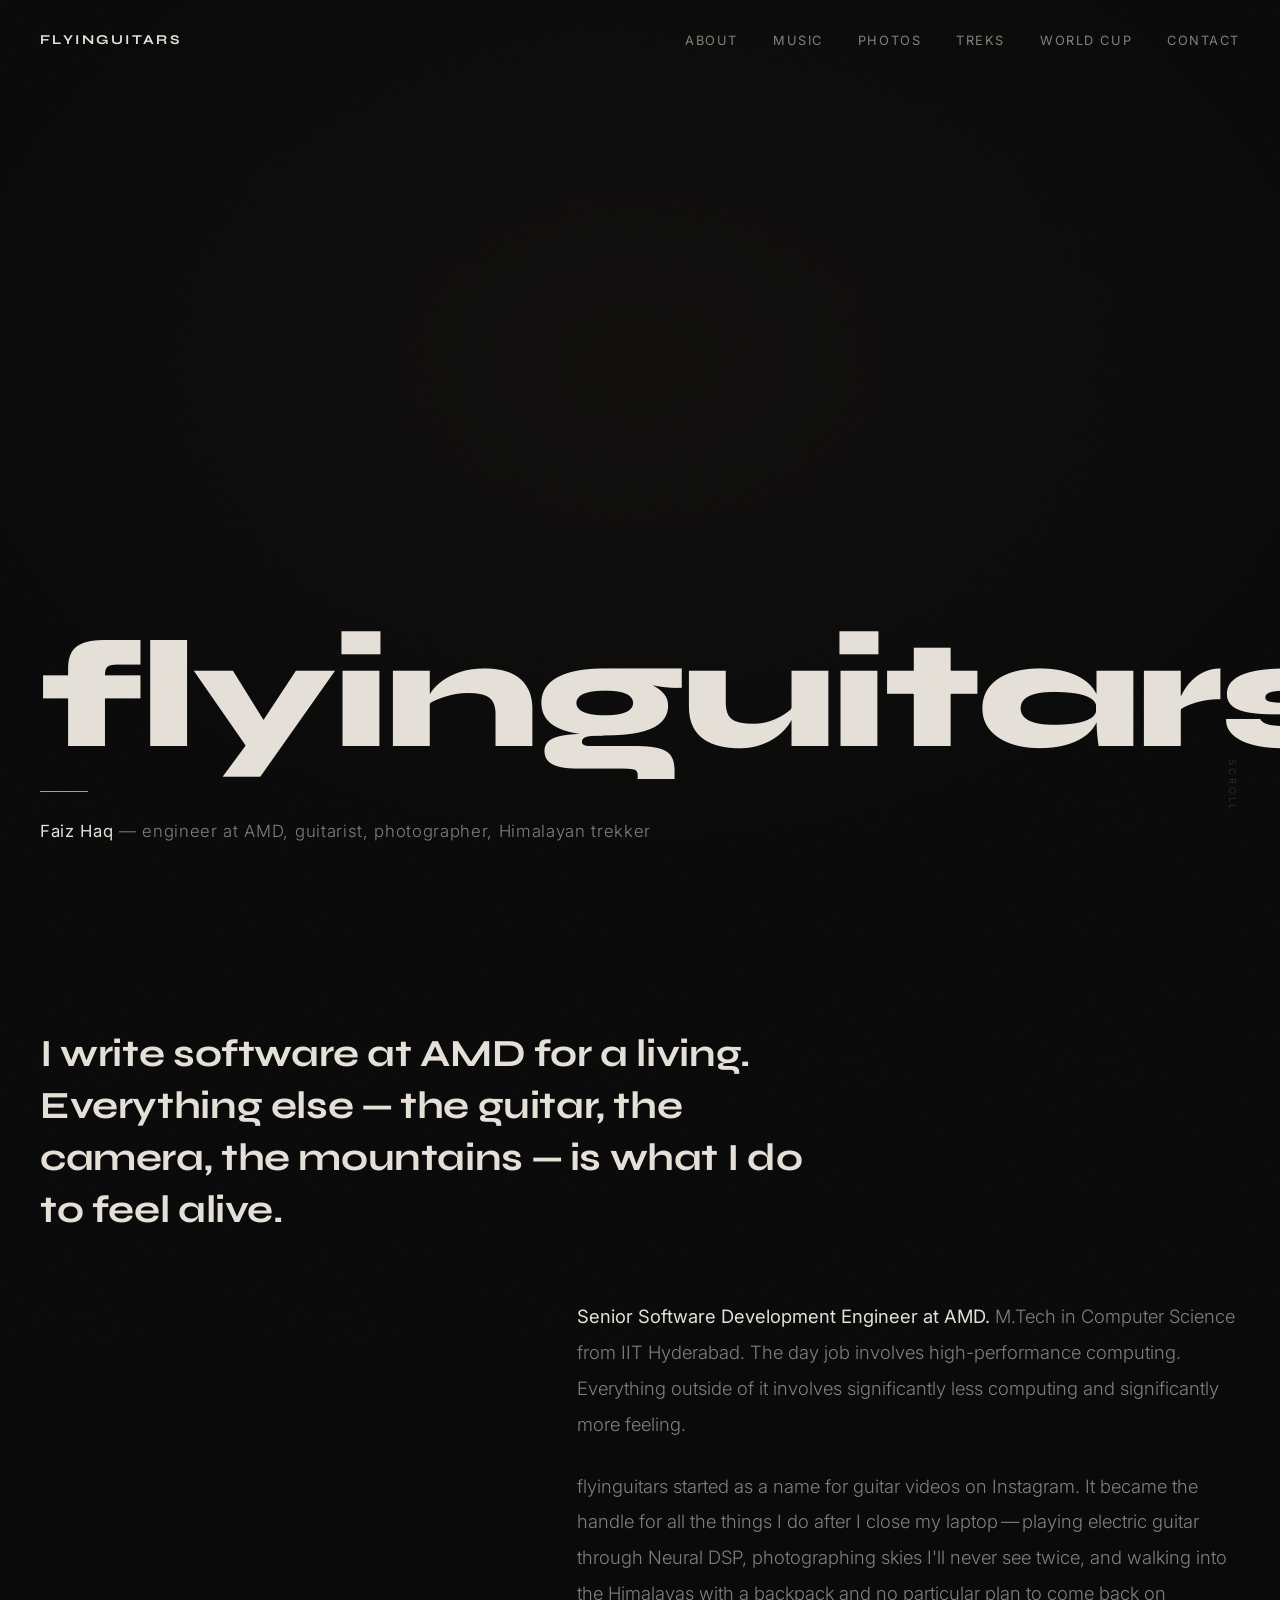
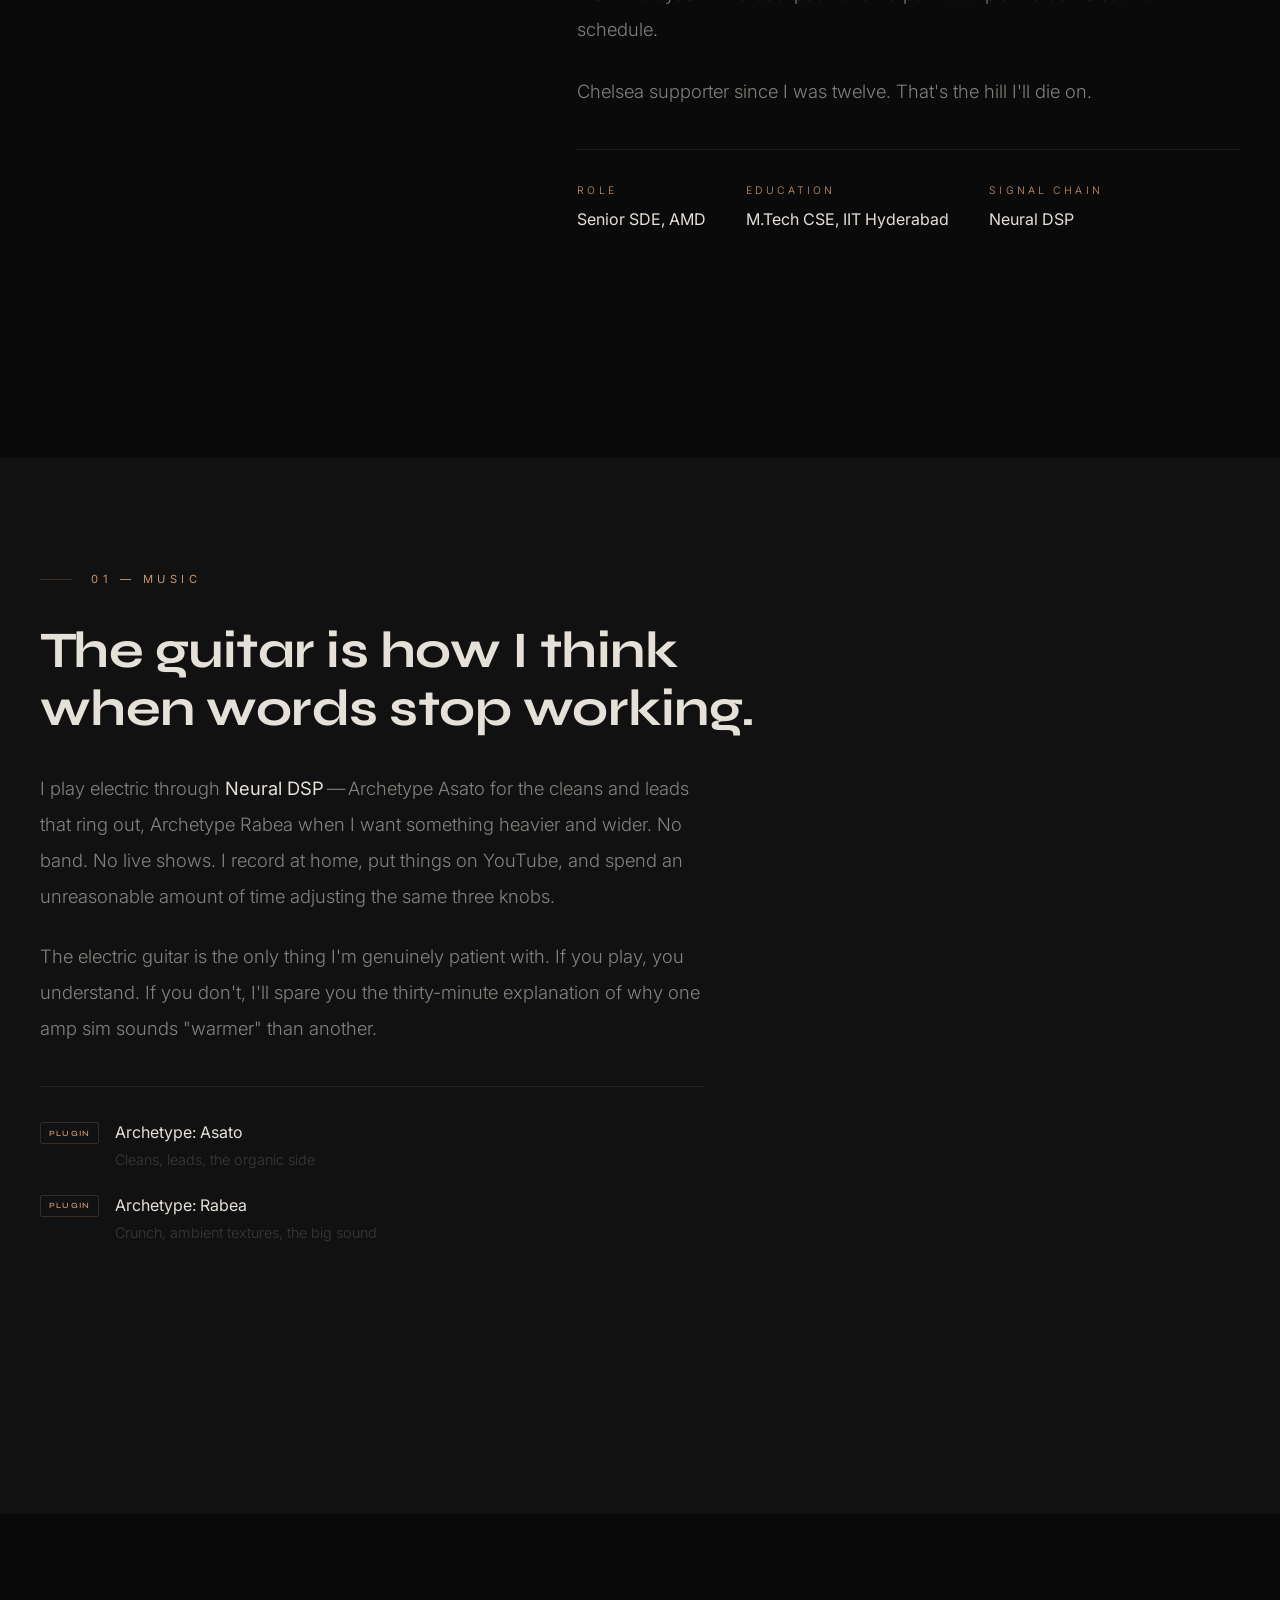
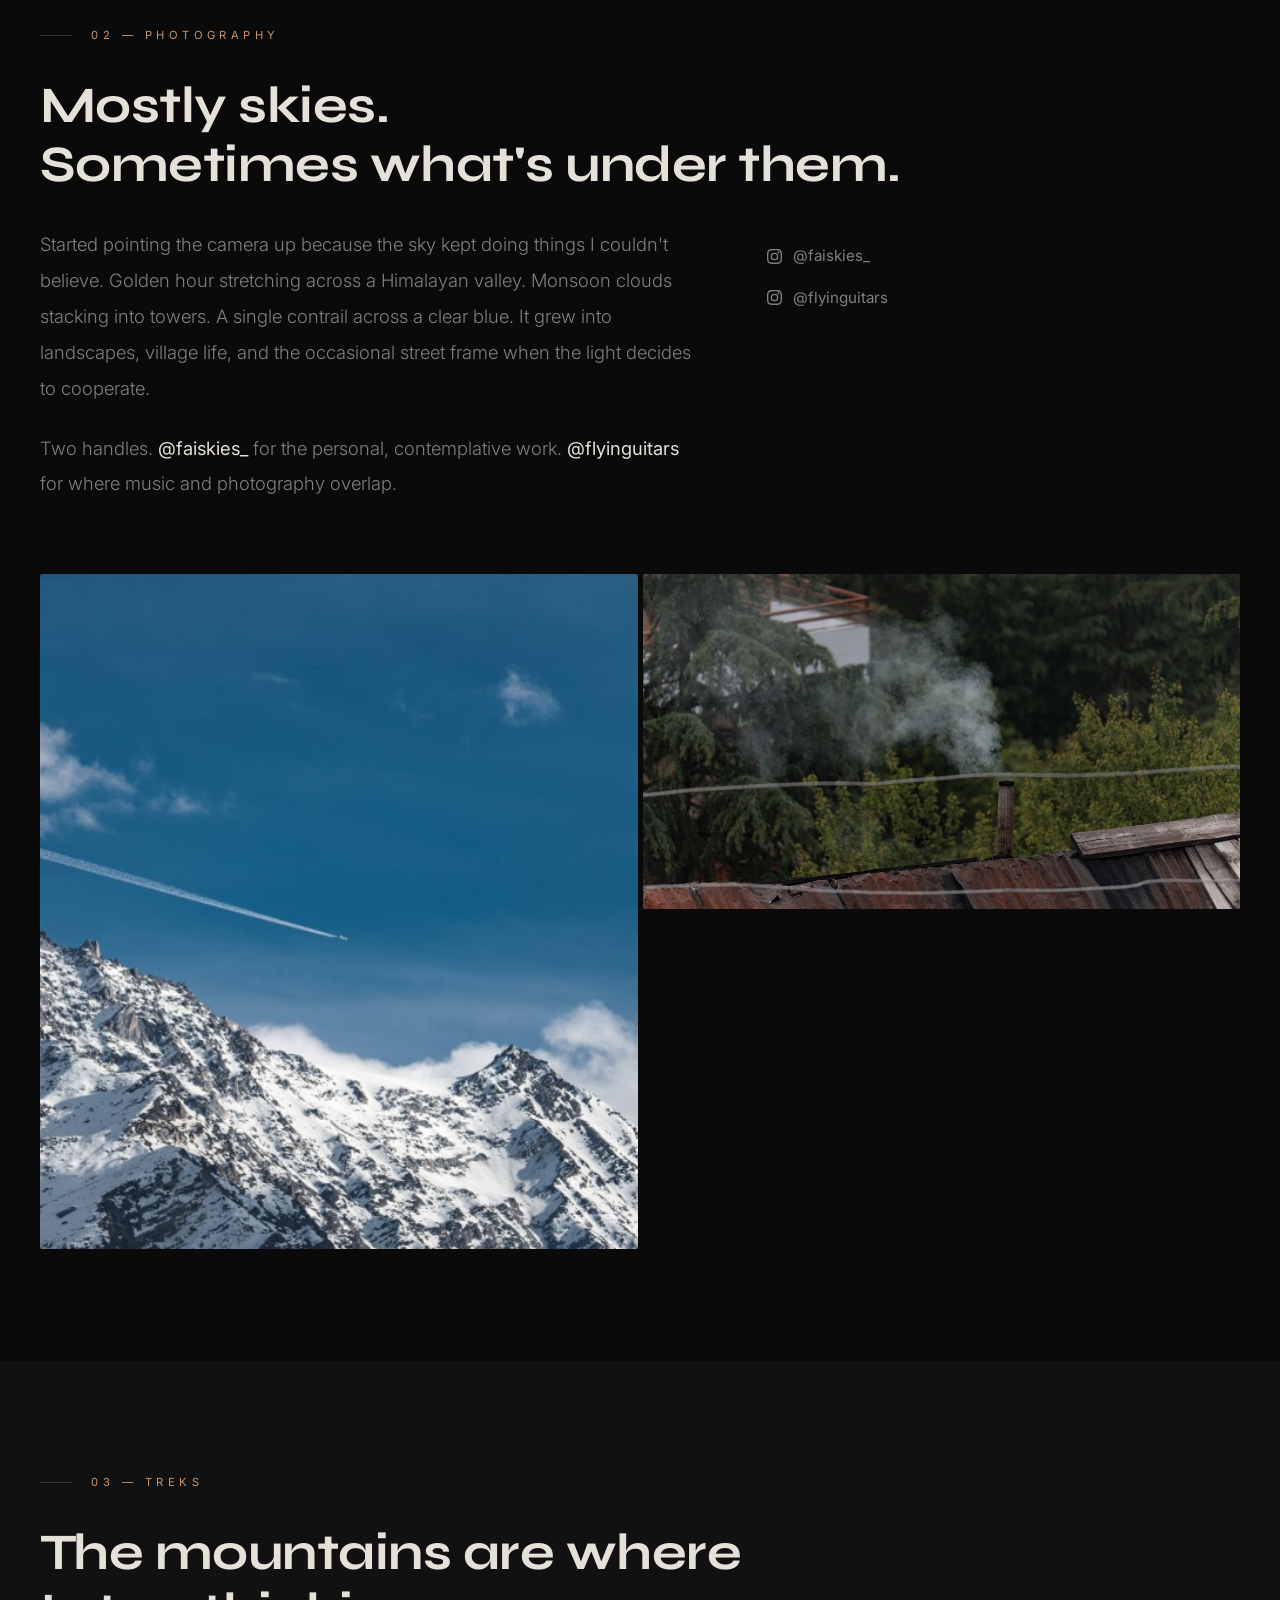
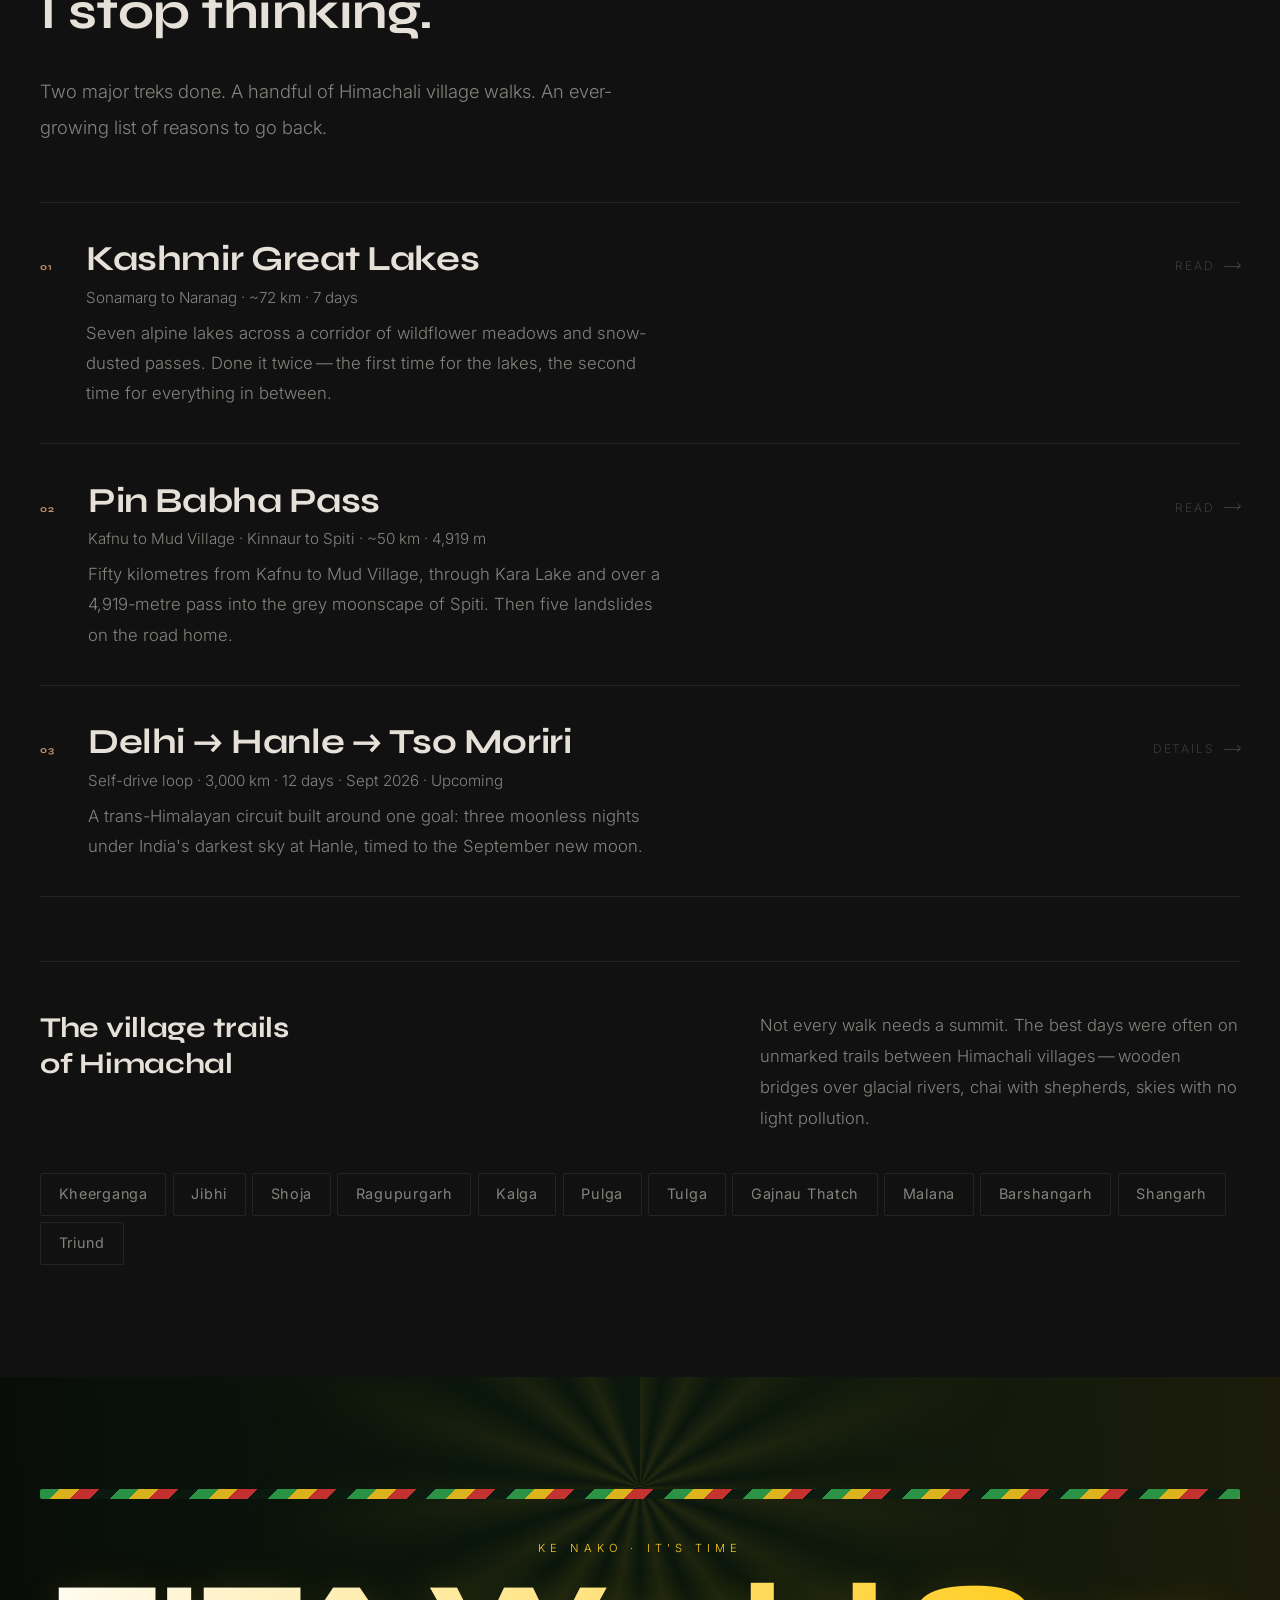
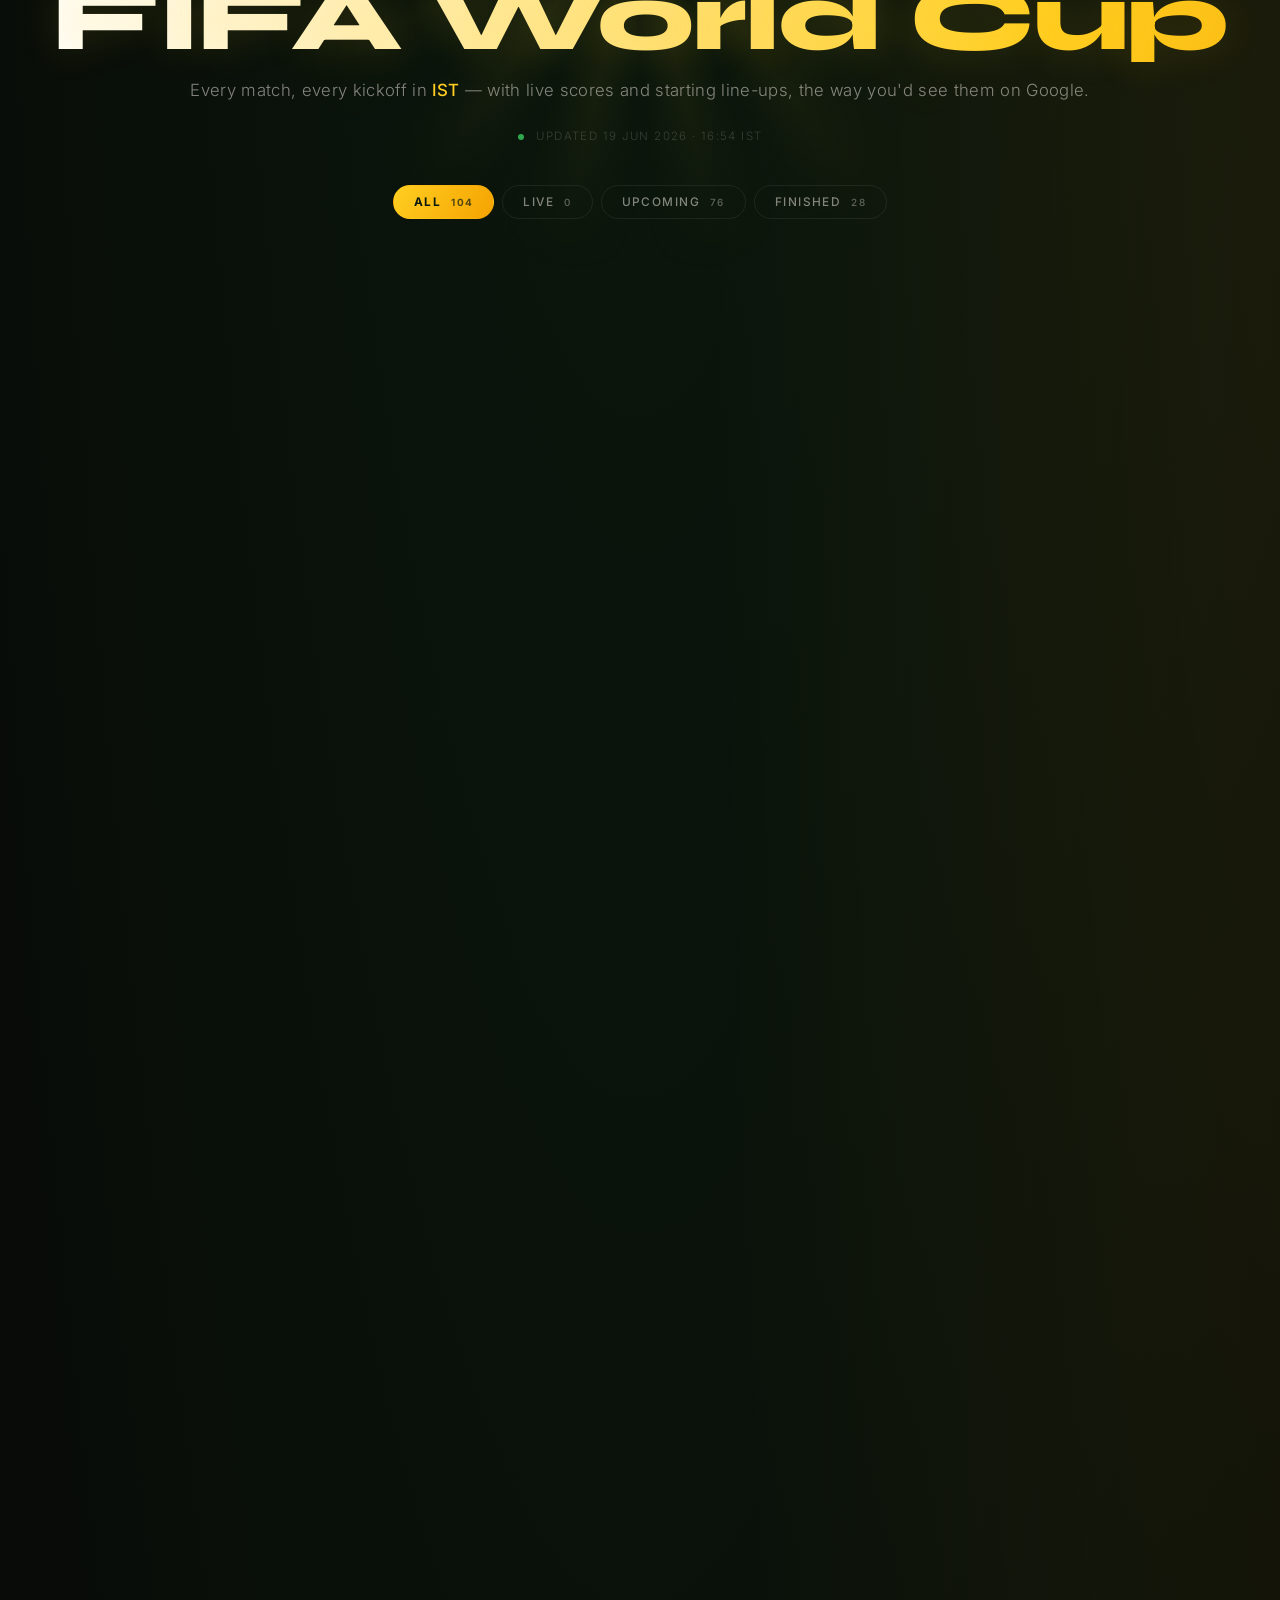
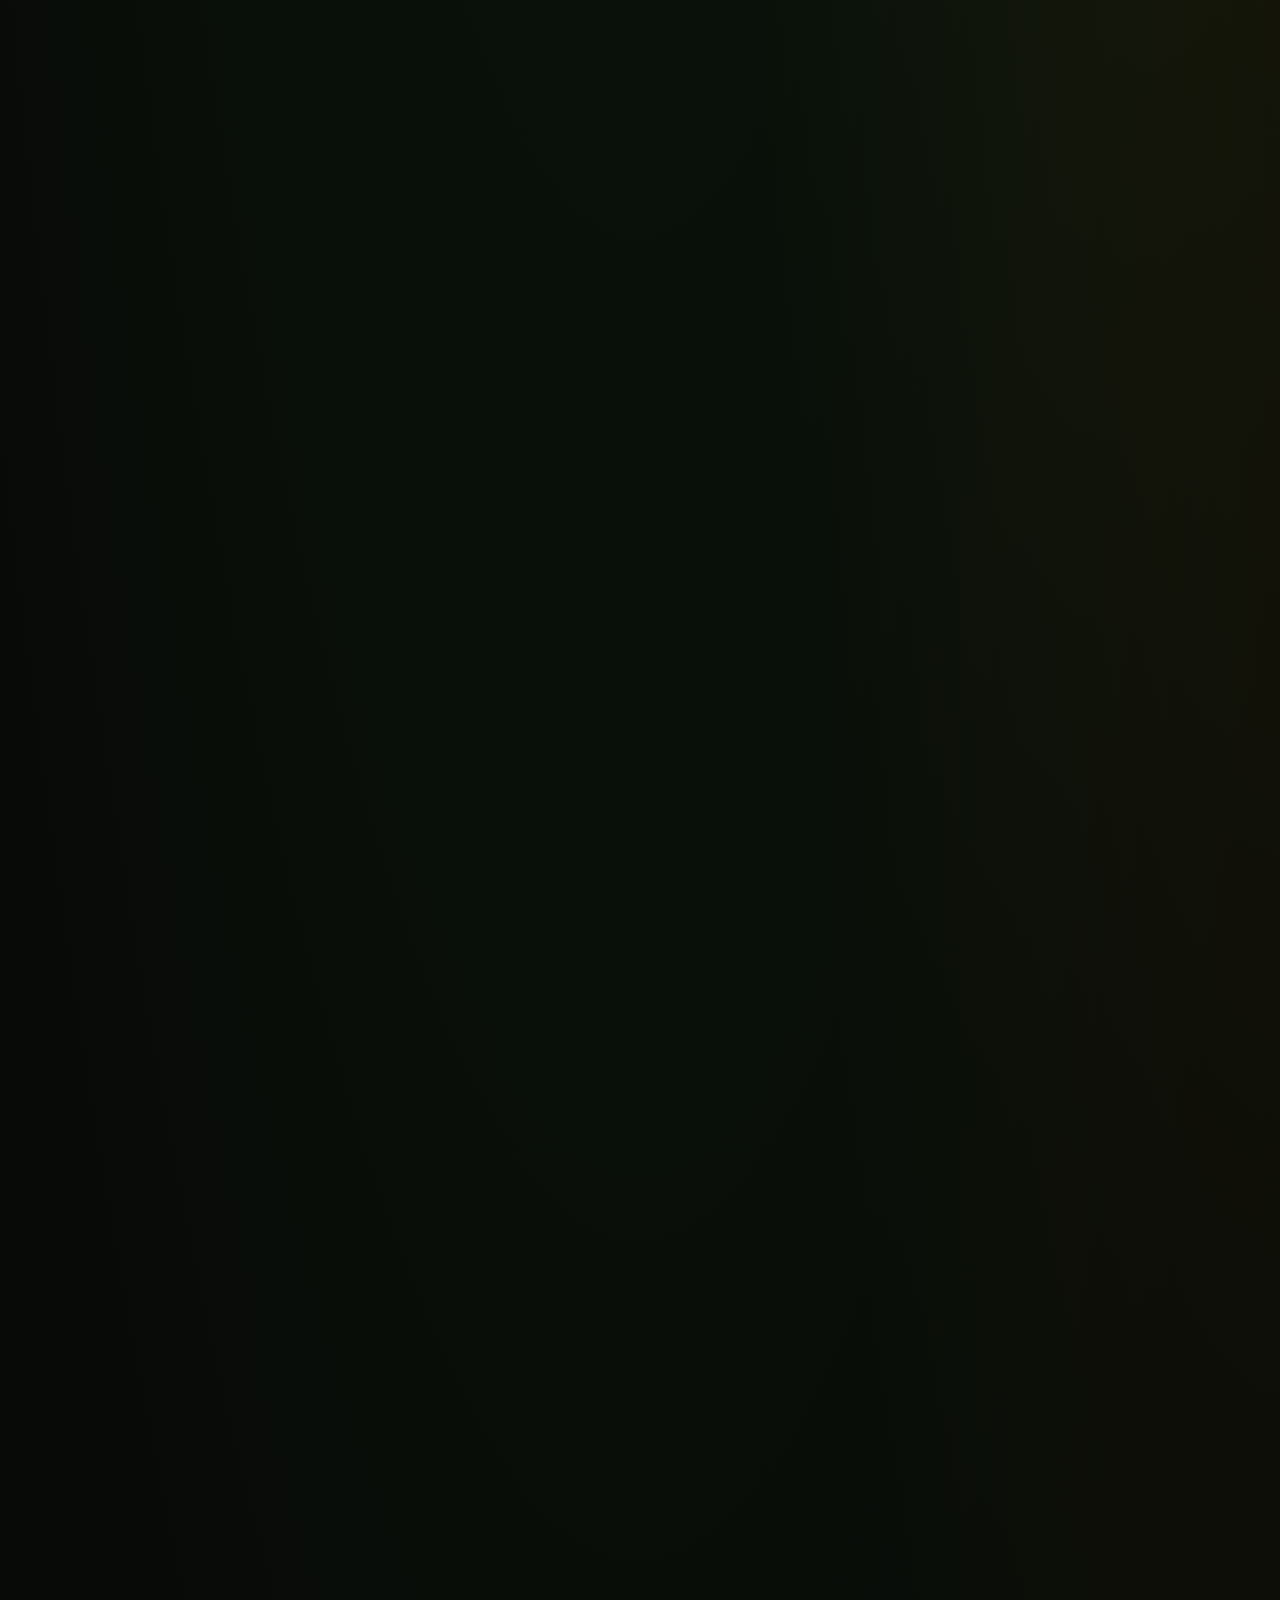
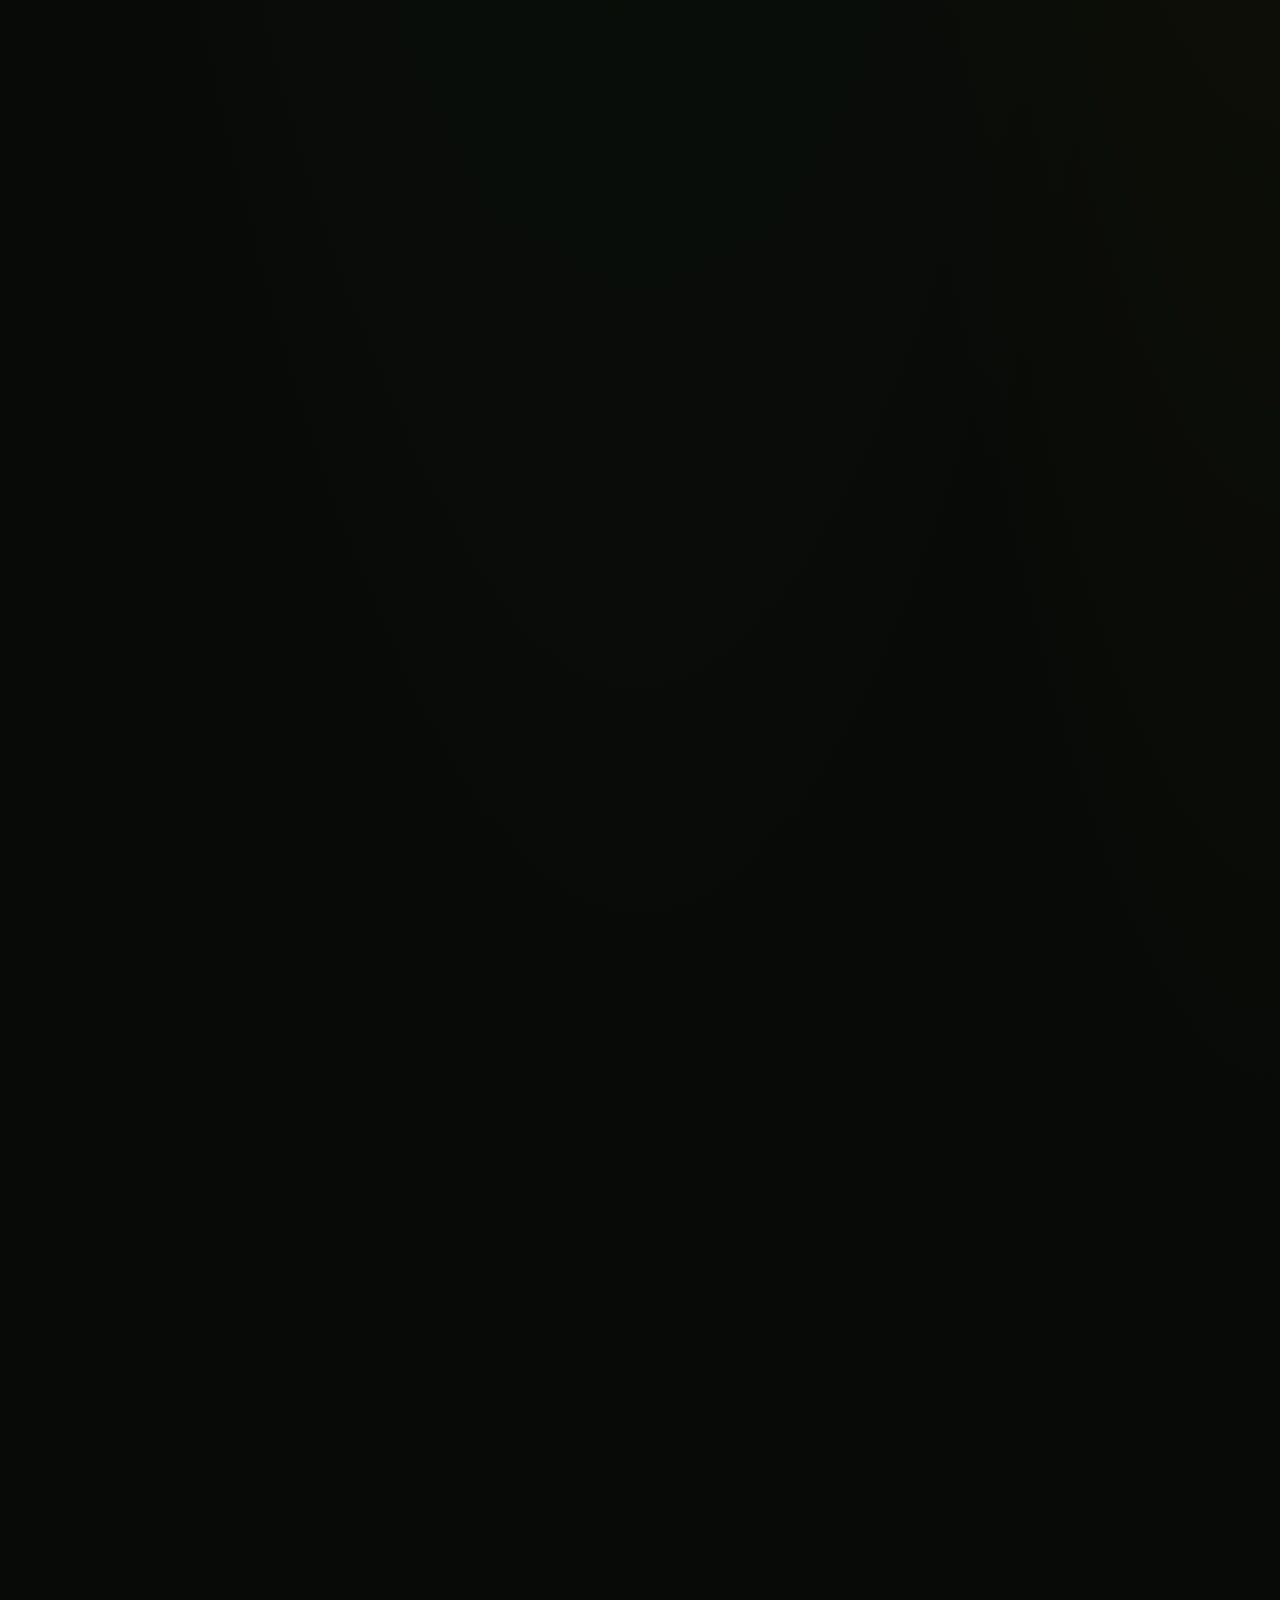
==== index.html @ 609459b8 "Add FIFA World Cup section with live background data fetcher - 2010 South Africa-inspired WC section" ====
<!DOCTYPE html>
<html lang="en">
<head>
    <meta charset="UTF-8">
    <meta name="viewport" content="width=device-width, initial-scale=1.0">
    <title>flyinguitars — Faiz Haq</title>
    <meta name="description" content="Faiz Haq — Senior SDE at AMD, IIT Hyderabad alumnus. Guitarist, photographer, Himalayan trekker.">
    <meta name="theme-color" content="#0a0a0a">
    <meta property="og:title" content="flyinguitars — Faiz Haq">
    <meta property="og:description" content="Engineer at AMD. Guitarist. Photographer. Himalayan trekker.">
    <meta property="og:type" content="website">
    <meta property="og:url" content="https://flyinguitars.in">
    <link rel="preconnect" href="https://fonts.googleapis.com">
    <link rel="preconnect" href="https://fonts.gstatic.com" crossorigin>
    <link href="https://fonts.googleapis.com/css2?family=Syne:wght@600;700;800&family=Inter:ital,wght@0,300;0,400;0,500;1,300;1,400&display=swap" rel="stylesheet">
    <link rel="stylesheet" href="style.css">
    <link rel="stylesheet" href="wc.css">
    <style>
        /* ——— HERO ——— */
        .hero {
            position: relative;
            height: 100vh;
            min-height: 580px;
            display: flex;
            align-items: flex-end;
            padding: 0 2.5rem 6vh;
            overflow: hidden;
        }
        .hero-bg {
            position: absolute;
            inset: 0;
            background: radial-gradient(ellipse 70% 70% at 50% 40%, rgba(200,149,109,0.04) 0%, transparent 80%),
                        var(--bg);
        }
        .hero-content {
            position: relative; z-index: 2;
            max-width: var(--max-w);
            width: 100%;
            margin: 0 auto;
        }
        .hero-name {
            font-family: var(--font-display);
            font-weight: 800;
            font-size: clamp(3.4rem, 12vw, 10rem);
            letter-spacing: -0.02em;
            line-height: 0.9;
            color: var(--text);
            opacity: 0;
            transform: translateY(40px);
            animation: fadeUp 1.2s var(--ease) 0.3s forwards;
        }
        .hero-line {
            width: 48px; height: 1px;
            background: var(--accent);
            margin: 1.6rem 0;
            opacity: 0;
            transform: scaleX(0);
            transform-origin: left;
            animation: lineIn 0.8s var(--ease) 0.9s forwards;
        }
        .hero-sub {
            font-family: var(--font-body);
            font-size: clamp(0.85rem, 1.4vw, 1.05rem);
            font-weight: 300;
            color: var(--text-muted);
            letter-spacing: 0.04em;
            opacity: 0;
            animation: fadeUp 1s var(--ease) 1.1s forwards;
        }
        .hero-sub strong { color: var(--text); font-weight: 400; }
        .hero-scroll {
            position: absolute;
            bottom: 2.5rem; right: 2.5rem;
            z-index: 2;
            display: flex;
            flex-direction: column;
            align-items: center;
            gap: 0.5rem;
            opacity: 0;
            animation: fadeIn 1s ease 2s forwards;
        }
        .hero-scroll-text {
            font-size: 0.6rem;
            letter-spacing: 0.3em;
            text-transform: uppercase;
            color: var(--text-dim);
            writing-mode: vertical-rl;
        }
        .hero-scroll-line {
            width: 1px; height: 40px;
            position: relative; overflow: hidden;
        }
        .hero-scroll-line::after {
            content: '';
            position: absolute; top: -100%;
            width: 1px; height: 100%;
            background: var(--accent);
            animation: scrollDrop 1.8s ease-in-out infinite;
        }
        @keyframes fadeUp { to { opacity: 1; transform: translateY(0); } }
        @keyframes fadeIn { to { opacity: 1; } }
        @keyframes lineIn { to { opacity: 1; transform: scaleX(1); } }
        @keyframes scrollDrop { 0% { top: -100%; } 100% { top: 200%; } }

        /* ——— INTRO ——— */
        .intro { padding: 8rem 2.5rem; }
        .intro-lead {
            font-family: var(--font-display);
            font-weight: 700;
            font-size: clamp(1.5rem, 3.2vw, 2.4rem);
            line-height: 1.35;
            letter-spacing: -0.01em;
            max-width: 800px;
            margin-bottom: 4rem;
        }
        .intro-grid {
            display: grid;
            grid-template-columns: 5fr 7fr;
            gap: 4rem;
            align-items: start;
        }
        .intro-image {
            aspect-ratio: 3/4;
            overflow: hidden;
            border-radius: 3px;
            position: relative;
        }
        .intro-image img {
            width: 100%; height: 100%;
            object-fit: cover;
            filter: grayscale(15%) contrast(1.05) brightness(0.92);
            transition: filter 0.6s var(--ease), transform 0.6s var(--ease);
        }
        .intro-image:hover img {
            filter: grayscale(0%) contrast(1.1) brightness(0.97);
            transform: scale(1.03);
        }
        .intro-body p {
            font-size: clamp(1rem, 1.5vw, 1.15rem);
            font-weight: 300;
            line-height: 1.95;
            color: var(--text-muted);
            margin-bottom: 1.6rem;
        }
        .intro-body p strong {
            color: var(--text);
            font-weight: 400;
        }
        .intro-aside {
            margin-top: 2.5rem;
            padding-top: 2rem;
            border-top: 1px solid var(--border);
            display: flex;
            gap: 2.5rem;
            flex-wrap: wrap;
        }
        .intro-aside-item {}
        .intro-aside-label {
            font-size: 0.65rem;
            letter-spacing: 0.3em;
            text-transform: uppercase;
            color: var(--accent);
            margin-bottom: 0.35rem;
        }
        .intro-aside-value {
            font-size: 1rem;
            font-weight: 400;
            color: var(--text);
        }

        /* ——— MUSIC ——— */
        .music { padding: 7rem 2.5rem; background: var(--surface); }
        .music-grid {
            display: grid;
            grid-template-columns: 7fr 5fr;
            gap: 4rem;
            align-items: start;
            margin-top: 1rem;
        }
        .music-text p {
            font-size: clamp(1rem, 1.5vw, 1.15rem);
            font-weight: 300;
            line-height: 1.95;
            color: var(--text-muted);
            margin-bottom: 1.5rem;
        }
        .music-text p strong { color: var(--text); font-weight: 400; }
        .gear-list {
            margin-top: 2.5rem;
            padding-top: 2rem;
            border-top: 1px solid var(--border);
            display: flex;
            flex-direction: column;
            gap: 1.2rem;
        }
        .gear-item {
            display: flex;
            align-items: flex-start;
            gap: 1rem;
        }
        .gear-tag {
            font-family: var(--font-display);
            font-size: 0.5rem;
            font-weight: 600;
            letter-spacing: 0.15em;
            text-transform: uppercase;
            color: var(--accent);
            padding: 0.2rem 0.5rem;
            border: 1px solid var(--border-accent);
            border-radius: 2px;
            white-space: nowrap;
            margin-top: 3px;
        }
        .gear-name {
            font-size: 1rem;
            font-weight: 400;
            color: var(--text);
        }
        .gear-desc {
            font-size: 0.9rem;
            font-weight: 300;
            color: var(--text-dim);
            margin-top: 0.1rem;
        }
        .music-image {
            aspect-ratio: 3/4;
            overflow: hidden;
            border-radius: 3px;
        }
        .music-image img {
            width: 100%; height: 100%;
            object-fit: cover;
            filter: contrast(1.05) brightness(0.9);
            transition: transform 0.6s var(--ease), filter 0.6s;
        }
        .music-image:hover img {
            transform: scale(1.03);
            filter: contrast(1.1) brightness(0.95);
        }

        /* ——— PHOTOGRAPHY ——— */
        .photography { padding: 7rem 2.5rem; }
        .photo-top {
            display: grid;
            grid-template-columns: 7fr 5fr;
            gap: 4rem;
            align-items: start;
            margin-bottom: 3rem;
        }
        .photo-text p {
            font-size: clamp(1rem, 1.5vw, 1.15rem);
            font-weight: 300;
            line-height: 1.95;
            color: var(--text-muted);
            margin-bottom: 1.5rem;
        }
        .photo-text p strong { color: var(--text); font-weight: 400; }
        .photo-links {
            display: flex;
            flex-direction: column;
            gap: 1rem;
            margin-top: 1rem;
        }
        .photo-link {
            font-size: 0.95rem;
            font-weight: 400;
            color: var(--text-muted);
            text-decoration: none;
            display: inline-flex;
            align-items: center;
            gap: 0.7rem;
            transition: color 0.3s;
        }
        .photo-link:hover { color: var(--accent); }
        .photo-link svg { width: 15px; height: 15px; fill: currentColor; flex-shrink: 0; }
        .photo-mosaic {
            display: grid;
            grid-template-columns: 1fr 1fr;
            grid-template-rows: 1fr 1fr;
            gap: 5px;
            aspect-ratio: 16/9;
        }
        .photo-mosaic-item {
            overflow: hidden;
            border-radius: 2px;
        }
        .photo-mosaic-item:first-child { grid-row: span 2; }
        .photo-mosaic-item img {
            width: 100%; height: 100%;
            object-fit: cover;
            filter: grayscale(10%) contrast(1.05);
            transition: filter 0.5s, transform 0.5s var(--ease);
        }
        .photo-mosaic-item:hover img {
            filter: grayscale(0%) contrast(1.1);
            transform: scale(1.04);
        }

        /* ——— TREKS ——— */
        .treks { padding: 7rem 2.5rem; background: var(--surface); }
        .treks-intro {
            font-size: clamp(1rem, 1.5vw, 1.15rem);
            font-weight: 300;
            line-height: 1.95;
            color: var(--text-muted);
            max-width: 640px;
            margin-bottom: 3.5rem;
        }
        .trek-list {
            display: flex;
            flex-direction: column;
            margin-bottom: 4rem;
        }
        .trek-row {
            display: grid;
            grid-template-columns: auto 1fr auto;
            gap: 2rem;
            align-items: baseline;
            padding: 2.2rem 0;
            border-bottom: 1px solid var(--border);
            text-decoration: none;
            color: inherit;
            transition: padding-left 0.4s var(--ease);
        }
        .trek-row:first-child { border-top: 1px solid var(--border); }
        .trek-row:hover { padding-left: 0.8rem; }
        .trek-num {
            font-family: var(--font-display);
            font-size: 0.6rem;
            font-weight: 700;
            letter-spacing: 0.15em;
            color: var(--accent);
            padding-top: 0.25rem;
        }
        .trek-row-title {
            font-family: var(--font-display);
            font-weight: 700;
            font-size: clamp(1.4rem, 3vw, 2.2rem);
            letter-spacing: -0.01em;
            line-height: 1.2;
            margin-bottom: 0.4rem;
            transition: color 0.3s;
        }
        .trek-row:hover .trek-row-title { color: var(--accent); }
        .trek-row-meta {
            font-size: 0.95rem;
            color: var(--text-muted);
            line-height: 1.5;
            margin-bottom: 0.5rem;
        }
        .trek-row-desc {
            font-size: clamp(0.95rem, 1.4vw, 1.05rem);
            font-weight: 300;
            line-height: 1.8;
            color: var(--text-muted);
            max-width: 580px;
        }
        .trek-cta {
            font-size: 0.75rem;
            letter-spacing: 0.15em;
            text-transform: uppercase;
            color: var(--text-dim);
            white-space: nowrap;
            display: flex;
            align-items: center;
            gap: 0.6rem;
            padding-top: 0.25rem;
            transition: color 0.3s, gap 0.3s var(--ease);
        }
        .trek-row:hover .trek-cta { color: var(--accent); gap: 0.9rem; }
        .trek-cta-arrow {
            display: inline-block;
            width: 16px; height: 1px;
            background: currentColor;
            position: relative;
            transition: width 0.3s var(--ease);
        }
        .trek-row:hover .trek-cta-arrow { width: 24px; }
        .trek-cta-arrow::after {
            content: '';
            position: absolute;
            right: 0; top: -3px;
            width: 5px; height: 5px;
            border-top: 1px solid currentColor;
            border-right: 1px solid currentColor;
            transform: rotate(45deg);
        }

        .villages { margin-top: 3rem; padding-top: 3rem; border-top: 1px solid var(--border); }
        .villages-header {
            display: flex;
            justify-content: space-between;
            gap: 3rem;
            align-items: start;
            margin-bottom: 2.5rem;
        }
        .villages-title {
            font-family: var(--font-display);
            font-weight: 700;
            font-size: clamp(1.3rem, 2.5vw, 1.8rem);
            letter-spacing: -0.01em;
            line-height: 1.25;
            flex-shrink: 0;
        }
        .villages-text {
            font-size: clamp(0.95rem, 1.3vw, 1.05rem);
            font-weight: 300;
            line-height: 1.85;
            color: var(--text-muted);
            max-width: 480px;
        }
        .village-grid {
            display: flex;
            flex-wrap: wrap;
            gap: 0.4rem;
        }
        .village-tag {
            font-size: 0.9rem;
            font-weight: 400;
            letter-spacing: 0.05em;
            color: var(--text-muted);
            padding: 0.5rem 1.1rem;
            border: 1px solid var(--border);
            border-radius: 2px;
            transition: all 0.3s var(--ease);
        }
        .village-tag:hover {
            color: var(--accent);
            border-color: var(--border-accent);
            background: var(--accent-glow);
        }

        /* ——— CONTACT ——— */
        .contact { padding: 6rem 2.5rem 4rem; }
        .contact-grid {
            display: grid;
            grid-template-columns: 1fr 1fr;
            gap: 3rem;
            margin-top: 2rem;
        }
        .contact-text {
            font-family: var(--font-display);
            font-weight: 700;
            font-size: clamp(1.6rem, 3.5vw, 2.5rem);
            letter-spacing: -0.01em;
            line-height: 1.3;
        }
        .contact-links-list {
            display: flex;
            flex-direction: column;
            justify-content: center;
        }
        .contact-link {
            font-size: 0.95rem;
            font-weight: 400;
            letter-spacing: 0.08em;
            text-transform: uppercase;
            color: var(--text-muted);
            text-decoration: none;
            display: flex;
            align-items: center;
            gap: 0.8rem;
            padding: 1.1rem 0;
            border-bottom: 1px solid var(--border);
            transition: color 0.3s, padding-left 0.3s var(--ease);
        }
        .contact-link:first-child { border-top: 1px solid var(--border); }
        .contact-link:hover { color: var(--accent); padding-left: 0.4rem; }
        .contact-link-arrow {
            display: inline-block;
            width: 18px; height: 1px;
            background: currentColor;
            position: relative;
            transition: width 0.3s var(--ease);
            flex-shrink: 0;
        }
        .contact-link:hover .contact-link-arrow { width: 28px; }
        .contact-link-arrow::after {
            content: '';
            position: absolute;
            right: 0; top: -3px;
            width: 6px; height: 6px;
            border-top: 1px solid currentColor;
            border-right: 1px solid currentColor;
            transform: rotate(45deg);
        }
        .contact-link-type {
            font-size: 0.65rem;
            letter-spacing: 0.18em;
            color: var(--text-dim);
            margin-left: auto;
            text-transform: uppercase;
        }

        /* ——— RESPONSIVE ——— */
        @media (max-width: 1024px) {
            .intro-grid { grid-template-columns: 1fr; gap: 2.5rem; }
            .intro-image { max-width: 360px; }
            .music-grid { grid-template-columns: 1fr; gap: 2.5rem; }
            .music-image { max-width: 380px; order: -1; }
            .photo-top { grid-template-columns: 1fr; gap: 2rem; }
        }
        @media (max-width: 768px) {
            .hero { padding: 0 1.5rem 5vh; }
            .hero-scroll { display: none; }
            .intro { padding: 5rem 1.5rem; }
            .music { padding: 5rem 1.5rem; }
            .photography { padding: 5rem 1.5rem; }
            .treks { padding: 5rem 1.5rem; }
            .contact { padding: 4rem 1.5rem 3rem; }
            .intro-aside { gap: 1.5rem; }
            .trek-row { grid-template-columns: 1fr; gap: 0.4rem; }
            .trek-num { padding-top: 0; }
            .trek-cta { margin-top: 0.3rem; }
            .villages-header { flex-direction: column; gap: 1.2rem; }
            .contact-grid { grid-template-columns: 1fr; gap: 1.5rem; }
            .photo-mosaic { grid-template-columns: 1fr; aspect-ratio: auto; }
            .photo-mosaic-item { grid-row: span 1; aspect-ratio: 4/3; }
        }
    </style>
</head>
<body>
    <div class="grain"></div>

    <nav class="nav" id="nav">
        <a href="#" class="nav-logo">flyinguitars</a>
        <ul class="nav-links">
            <li><a href="#about">About</a></li>
            <li><a href="#music">Music</a></li>
            <li><a href="#photography">Photos</a></li>
            <li><a href="#treks">Treks</a></li>
            <li><a href="#worldcup">World Cup</a></li>
            <li><a href="#contact">Contact</a></li>
        </ul>
        <button class="nav-toggle" id="navToggle" aria-label="Menu">
            <span></span><span></span><span></span>
        </button>
    </nav>

    <div class="nav-overlay" id="navOverlay">
        <a href="#about">About</a>
        <a href="#music">Music</a>
        <a href="#photography">Photos</a>
        <a href="#treks">Treks</a>
        <a href="#worldcup">World Cup</a>
        <a href="#contact">Contact</a>
    </div>

    <section class="hero">
        <div class="hero-bg"></div>
        <div class="hero-content">
            <h1 class="hero-name">flyinguitars</h1>
            <div class="hero-line"></div>
            <p class="hero-sub"><strong>Faiz Haq</strong> &mdash; engineer at AMD, guitarist, photographer, Himalayan trekker</p>
        </div>
        <div class="hero-scroll">
            <span class="hero-scroll-text">Scroll</span>
            <div class="hero-scroll-line"></div>
        </div>
    </section>

    <section class="intro" id="about">
        <div class="section-inner">
            <p class="intro-lead reveal">
                I write software at AMD for a living. Everything else&thinsp;&mdash;&thinsp;the guitar,
                the camera, the mountains&thinsp;&mdash;&thinsp;is what I do to feel alive.
            </p>
            <div class="intro-grid">
                <div class="intro-image reveal reveal-d1">
                    <img
                        src="https://images.unsplash.com/photo-1507838153414-b4b713384a76?w=800&q=85&auto=format&fit=crop"
                        alt="Music and creativity"
                        loading="lazy"
                    >
                </div>
                <div class="intro-body reveal reveal-d2">
                    <p>
                        <strong>Senior Software Development Engineer at AMD.</strong>
                        M.Tech in Computer Science from IIT Hyderabad.
                        The day job involves high-performance computing. Everything
                        outside of it involves significantly less computing and
                        significantly more feeling.
                    </p>
                    <p>
                        flyinguitars started as a name for guitar videos on Instagram.
                        It became the handle for all the things I do after I close my
                        laptop&thinsp;&mdash;&thinsp;playing electric guitar through Neural DSP,
                        photographing skies I'll never see twice, and walking into the
                        Himalayas with a backpack and no particular plan to come back
                        on schedule.
                    </p>
                    <p>
                        Chelsea supporter since I was twelve. That's the hill I'll die on.
                    </p>
                    <div class="intro-aside">
                        <div class="intro-aside-item">
                            <div class="intro-aside-label">Role</div>
                            <div class="intro-aside-value">Senior SDE, AMD</div>
                        </div>
                        <div class="intro-aside-item">
                            <div class="intro-aside-label">Education</div>
                            <div class="intro-aside-value">M.Tech CSE, IIT Hyderabad</div>
                        </div>
                        <div class="intro-aside-item">
                            <div class="intro-aside-label">Signal Chain</div>
                            <div class="intro-aside-value">Neural DSP</div>
                        </div>
                    </div>
                </div>
            </div>
        </div>
    </section>

    <section class="music" id="music">
        <div class="section-inner">
            <div class="section-tag reveal">01 &mdash; Music</div>
            <h2 class="section-heading reveal reveal-d1">The guitar is how I think<br>when words stop working.</h2>
            <div class="music-grid">
                <div class="music-text reveal reveal-d2">
                    <p>
                        I play electric through <strong>Neural DSP</strong>&thinsp;&mdash;&thinsp;Archetype
                        Asato for the cleans and leads that ring out, Archetype Rabea when
                        I want something heavier and wider. No band. No live shows. I record
                        at home, put things on YouTube, and spend an unreasonable amount of
                        time adjusting the same three knobs.
                    </p>
                    <p>
                        The electric guitar is the only thing I'm genuinely patient with.
                        If you play, you understand. If you don't, I'll spare you the
                        thirty-minute explanation of why one amp sim sounds "warmer" than
                        another.
                    </p>
                    <div class="gear-list">
                        <div class="gear-item">
                            <span class="gear-tag">Plugin</span>
                            <div>
                                <div class="gear-name">Archetype: Asato</div>
                                <div class="gear-desc">Cleans, leads, the organic side</div>
                            </div>
                        </div>
                        <div class="gear-item">
                            <span class="gear-tag">Plugin</span>
                            <div>
                                <div class="gear-name">Archetype: Rabea</div>
                                <div class="gear-desc">Crunch, ambient textures, the big sound</div>
                            </div>
                        </div>
                    </div>
                </div>
                <div class="music-image reveal reveal-d3">
                    <img
                        src="https://images.unsplash.com/photo-1564186763535-ebb21ef5277f?w=800&q=85&auto=format&fit=crop"
                        alt="Electric guitar"
                        loading="lazy"
                    >
                </div>
            </div>
        </div>
    </section>

    <section class="photography" id="photography">
        <div class="section-inner">
            <div class="section-tag reveal">02 &mdash; Photography</div>
            <h2 class="section-heading reveal reveal-d1">Mostly skies.<br>Sometimes what's under them.</h2>
            <div class="photo-top">
                <div class="photo-text reveal reveal-d2">
                    <p>
                        Started pointing the camera up because the sky kept doing things I
                        couldn't believe. Golden hour stretching across a Himalayan valley.
                        Monsoon clouds stacking into towers. A single contrail across a
                        clear blue. It grew into landscapes, village life, and the occasional
                        street frame when the light decides to cooperate.
                    </p>
                    <p>
                        Two handles. <strong>@faiskies_</strong> for the personal,
                        contemplative work. <strong>@flyinguitars</strong> for where
                        music and photography overlap.
                    </p>
                </div>
                <div class="photo-links reveal reveal-d3">
                    <a href="https://www.instagram.com/faiskies_" target="_blank" rel="noopener" class="photo-link">
                        <svg viewBox="0 0 24 24"><path d="M12 2.163c3.204 0 3.584.012 4.85.07 3.252.148 4.771 1.691 4.919 4.919.058 1.265.069 1.645.069 4.849 0 3.205-.012 3.584-.069 4.849-.149 3.225-1.664 4.771-4.919 4.919-1.266.058-1.644.07-4.85.07-3.204 0-3.584-.012-4.849-.07-3.26-.149-4.771-1.699-4.919-4.92-.058-1.265-.07-1.644-.07-4.849 0-3.204.013-3.583.07-4.849.149-3.227 1.664-4.771 4.919-4.919 1.266-.057 1.645-.069 4.849-.069zM12 0C8.741 0 8.333.014 7.053.072 2.695.272.273 2.69.073 7.052.014 8.333 0 8.741 0 12c0 3.259.014 3.668.072 4.948.2 4.358 2.618 6.78 6.98 6.98C8.333 23.986 8.741 24 12 24c3.259 0 3.668-.014 4.948-.072 4.354-.2 6.782-2.618 6.979-6.98.059-1.28.073-1.689.073-4.948 0-3.259-.014-3.667-.072-4.947-.196-4.354-2.617-6.78-6.979-6.98C15.668.014 15.259 0 12 0zm0 5.838a6.162 6.162 0 100 12.324 6.162 6.162 0 000-12.324zM12 16a4 4 0 110-8 4 4 0 010 8zm6.406-11.845a1.44 1.44 0 100 2.881 1.44 1.44 0 000-2.881z"/></svg>
                        @faiskies_
                    </a>
                    <a href="https://www.instagram.com/flyinguitars" target="_blank" rel="noopener" class="photo-link">
                        <svg viewBox="0 0 24 24"><path d="M12 2.163c3.204 0 3.584.012 4.85.07 3.252.148 4.771 1.691 4.919 4.919.058 1.265.069 1.645.069 4.849 0 3.205-.012 3.584-.069 4.849-.149 3.225-1.664 4.771-4.919 4.919-1.266.058-1.644.07-4.85.07-3.204 0-3.584-.012-4.849-.07-3.26-.149-4.771-1.699-4.919-4.92-.058-1.265-.07-1.644-.07-4.849 0-3.204.013-3.583.07-4.849.149-3.227 1.664-4.771 4.919-4.919 1.266-.057 1.645-.069 4.849-.069zM12 0C8.741 0 8.333.014 7.053.072 2.695.272.273 2.69.073 7.052.014 8.333 0 8.741 0 12c0 3.259.014 3.668.072 4.948.2 4.358 2.618 6.78 6.98 6.98C8.333 23.986 8.741 24 12 24c3.259 0 3.668-.014 4.948-.072 4.354-.2 6.782-2.618 6.979-6.98.059-1.28.073-1.689.073-4.948 0-3.259-.014-3.667-.072-4.947-.196-4.354-2.617-6.78-6.979-6.98C15.668.014 15.259 0 12 0zm0 5.838a6.162 6.162 0 100 12.324 6.162 6.162 0 000-12.324zM12 16a4 4 0 110-8 4 4 0 010 8zm6.406-11.845a1.44 1.44 0 100 2.881 1.44 1.44 0 000-2.881z"/></svg>
                        @flyinguitars
                    </a>
                </div>
            </div>
            <div class="photo-mosaic reveal">
                <div class="photo-mosaic-item">
                    <img src="img/himachal-peaks.png" alt="Snow-capped Himalayan peaks, Himachal Pradesh" loading="lazy">
                </div>
                <div class="photo-mosaic-item">
                    <img src="img/himachal-village.png" alt="Tin rooftops in a Himachali village" loading="lazy">
                </div>
                <div class="photo-mosaic-item">
                    <img src="https://images.unsplash.com/photo-1500534623283-312aade485b7?w=600&q=85&auto=format&fit=crop" alt="Mountain landscape" loading="lazy">
                </div>
            </div>
        </div>
    </section>

    <section class="treks" id="treks">
        <div class="section-inner">
            <div class="section-tag reveal">03 &mdash; Treks</div>
            <h2 class="section-heading reveal reveal-d1">The mountains are where<br>I stop thinking.</h2>
            <p class="treks-intro reveal reveal-d2">
                Two major treks done. A handful of Himachali village walks.
                An ever-growing list of reasons to go back.
            </p>

            <div class="trek-list">
                <a href="treks/kashmir-great-lakes.html" class="trek-row reveal">
                    <span class="trek-num">01</span>
                    <div>
                        <h3 class="trek-row-title">Kashmir Great Lakes</h3>
                        <div class="trek-row-meta">Sonamarg to Naranag &middot; ~72 km &middot; 7 days</div>
                        <p class="trek-row-desc">
                            Seven alpine lakes across a corridor of wildflower meadows and
                            snow-dusted passes. Done it twice&thinsp;&mdash;&thinsp;the first time
                            for the lakes, the second time for everything in between.
                        </p>
                    </div>
                    <span class="trek-cta">
                        Read
                        <span class="trek-cta-arrow"></span>
                    </span>
                </a>
                <a href="treks/pin-babha-pass.html" class="trek-row reveal reveal-d1">
                    <span class="trek-num">02</span>
                    <div>
                        <h3 class="trek-row-title">Pin Babha Pass</h3>
                        <div class="trek-row-meta">Kafnu to Mud Village &middot; Kinnaur to Spiti &middot; ~50 km &middot; 4,919 m</div>
                        <p class="trek-row-desc">
                            Fifty kilometres from Kafnu to Mud Village, through Kara Lake
                            and over a 4,919-metre pass into the grey moonscape of Spiti.
                            Then five landslides on the road home.
                        </p>
                    </div>
                    <span class="trek-cta">
                        Read
                        <span class="trek-cta-arrow"></span>
                    </span>
                </a>
                <a href="treks/hanle-dark-sky.html" class="trek-row reveal reveal-d2">
                    <span class="trek-num">03</span>
                    <div>
                        <h3 class="trek-row-title">Delhi → Hanle → Tso Moriri</h3>
                        <div class="trek-row-meta">Self-drive loop &middot; 3,000 km &middot; 12 days &middot; Sept 2026 &middot; Upcoming</div>
                        <p class="trek-row-desc">
                            A trans-Himalayan circuit built around one goal: three moonless
                            nights under India's darkest sky at Hanle, timed to the September
                            new moon.
                        </p>
                    </div>
                    <span class="trek-cta">
                        Details
                        <span class="trek-cta-arrow"></span>
                    </span>
                </a>
            </div>

            <div class="villages reveal">
                <div class="villages-header">
                    <h3 class="villages-title">The village trails<br>of Himachal</h3>
                    <p class="villages-text">
                        Not every walk needs a summit. The best days were often on
                        unmarked trails between Himachali villages&thinsp;&mdash;&thinsp;wooden
                        bridges over glacial rivers, chai with shepherds, skies with
                        no light pollution.
                    </p>
                </div>
                <div class="village-grid">
                    <span class="village-tag">Kheerganga</span>
                    <span class="village-tag">Jibhi</span>
                    <span class="village-tag">Shoja</span>
                    <span class="village-tag">Ragupurgarh</span>
                    <span class="village-tag">Kalga</span>
                    <span class="village-tag">Pulga</span>
                    <span class="village-tag">Tulga</span>
                    <span class="village-tag">Gajnau Thatch</span>
                    <span class="village-tag">Malana</span>
                    <span class="village-tag">Barshangarh</span>
                    <span class="village-tag">Shangarh</span>
                    <span class="village-tag">Triund</span>
                </div>
            </div>
        </div>
    </section>

    <section class="wc" id="worldcup">
        <div class="wc-inner">
            <div class="wc-ribbon"></div>
            <div class="wc-head reveal">
                <div class="wc-kicker">Ke Nako · It's Time</div>
                <h2 class="wc-title">FIFA World Cup</h2>
                <p class="wc-sub">
                    Every match, every kickoff in <strong>IST</strong> — with live scores
                    and starting line-ups, the way you'd see them on Google.
                </p>
            </div>
            <div class="wc-meta reveal reveal-d1">
                <span class="wc-dot" id="wcStatusDot"></span>
                <span id="wcUpdated">syncing…</span>
            </div>

            <div class="wc-tabs reveal reveal-d1" id="wcTabs">
                <button class="wc-tab active" data-filter="all">All</button>
                <button class="wc-tab" data-filter="live">Live</button>
                <button class="wc-tab" data-filter="upcoming">Upcoming</button>
                <button class="wc-tab" data-filter="finished">Finished</button>
            </div>

            <div class="wc-grid reveal reveal-d2" id="wcGrid">
                <div class="wc-loading">Loading World Cup fixtures…</div>
            </div>
        </div>
    </section>

    <div class="wc-modal" id="wcModal" aria-hidden="true">
        <div class="wc-modal-box">
            <button class="wc-modal-close" id="wcModalClose" aria-label="Close">&times;</button>
            <div id="wcModalContent"></div>
        </div>
    </div>

    <section class="contact" id="contact">
        <div class="section-inner">
            <div class="section-tag reveal">Contact</div>
            <div class="contact-grid">
                <div class="contact-text reveal reveal-d1">Say hello.</div>
                <div class="contact-links-list reveal reveal-d2">
                    <a href="mailto:fh.haq27@gmail.com" class="contact-link">
                        <span class="contact-link-arrow"></span>
                        fh.haq27@gmail.com
                        <span class="contact-link-type">Email</span>
                    </a>
                    <a href="https://www.youtube.com/@faiskies_" target="_blank" rel="noopener" class="contact-link">
                        <span class="contact-link-arrow"></span>
                        @faiskies_
                        <span class="contact-link-type">YouTube</span>
                    </a>
                    <a href="https://www.instagram.com/faiskies_" target="_blank" rel="noopener" class="contact-link">
                        <span class="contact-link-arrow"></span>
                        @faiskies_
                        <span class="contact-link-type">Instagram</span>
                    </a>
                    <a href="https://www.instagram.com/flyinguitars" target="_blank" rel="noopener" class="contact-link">
                        <span class="contact-link-arrow"></span>
                        @flyinguitars
                        <span class="contact-link-type">Instagram</span>
                    </a>
                </div>
            </div>
        </div>
    </section>

    <footer class="footer">
        <span>&copy; 2026 Faiz Haq</span>
        <span class="footer-logo">flyinguitars</span>
        <span>Hyderabad, IN</span>
    </footer>

    <script>
    (function () {
        var nav = document.getElementById('nav');
        var toggle = document.getElementById('navToggle');
        var overlay = document.getElementById('navOverlay');

        window.addEventListener('scroll', function () {
            nav.classList.toggle('scrolled', window.scrollY > 60);
        }, { passive: true });

        toggle.addEventListener('click', function () {
            toggle.classList.toggle('active');
            overlay.classList.toggle('open');
            document.body.style.overflow = overlay.classList.contains('open') ? 'hidden' : '';
        });

        overlay.querySelectorAll('a').forEach(function (a) {
            a.addEventListener('click', function () {
                toggle.classList.remove('active');
                overlay.classList.remove('open');
                document.body.style.overflow = '';
            });
        });

        document.querySelectorAll('a[href^="#"]').forEach(function (a) {
            a.addEventListener('click', function (e) {
                e.preventDefault();
                var target = document.querySelector(a.getAttribute('href'));
                if (target) target.scrollIntoView({ behavior: 'smooth', block: 'start' });
            });
        });

        var obs = new IntersectionObserver(function (entries) {
            entries.forEach(function (entry) {
                if (entry.isIntersecting) {
                    entry.target.classList.add('visible');
                    obs.unobserve(entry.target);
                }
            });
        }, { threshold: 0.1, rootMargin: '0px 0px -30px 0px' });

        document.querySelectorAll('.reveal').forEach(function (el) { obs.observe(el); });

        document.querySelectorAll('img[loading="lazy"]').forEach(function (img) {
            if (!img.complete) {
                img.style.opacity = '0';
                img.style.transition = 'opacity 0.5s ease';
                img.addEventListener('load', function () { img.style.opacity = '1'; });
            }
        });
    })();
    </script>

    <script>
    /* ——— FIFA World Cup live section ——— */
    (function () {
        var grid = document.getElementById('wcGrid');
        var tabsEl = document.getElementById('wcTabs');
        var updatedEl = document.getElementById('wcUpdated');
        var statusDot = document.getElementById('wcStatusDot');
        var modal = document.getElementById('wcModal');
        var modalContent = document.getElementById('wcModalContent');
        var modalClose = document.getElementById('wcModalClose');
        if (!grid) return;

        var state = { matches: [], filter: 'all' };

        function esc(s) {
            return String(s == null ? '' : s).replace(/[&<>"]/g, function (c) {
                return { '&': '&amp;', '<': '&lt;', '>': '&gt;', '"': '&quot;' }[c];
            });
        }

        function crestHTML(team) {
            if (team.crest) {
                return '<div class="wc-crest"><img src="' + esc(team.crest) +
                    '" alt="" loading="lazy" onerror="this.parentNode.innerHTML=\'<span class=&quot;wc-tla&quot;>' +
                    esc(team.tla || team.short || '?') + '</span>\'"></div>';
            }
            return '<div class="wc-crest"><span class="wc-tla">' +
                esc(team.tla || team.short || '?') + '</span></div>';
        }

        function statusBadge(m) {
            if (m.live) {
                return '<span class="wc-badge live"><span class="wc-live-dot"></span>' +
                    (m.minute ? esc(m.minute) + "'" : 'LIVE') + '</span>';
            }
            if (m.finished) return '<span class="wc-badge ft">Full time</span>';
            return '<span class="wc-badge up">Upcoming</span>';
        }

        function centerHTML(m) {
            if (m.live || m.finished) {
                var h = m.score.home == null ? '–' : m.score.home;
                var a = m.score.away == null ? '–' : m.score.away;
                var html = '<div class="wc-score">' + h + '<span class="sep">:</span>' + a + '</div>';
                if (m.live && m.minute) html += '<div class="wc-minute">' + esc(m.minute) + "'</div>";
                else if (m.live) html += '<div class="wc-minute">LIVE</div>';
                if (m.score.halfHome != null) {
                    html += '<div class="wc-half">HT ' + m.score.halfHome + '–' + m.score.halfAway + '</div>';
                }
                return html;
            }
            var t = m.ist || {};
            return '<div class="wc-kickoff">' + esc(t.time || 'TBD') + '</div>' +
                '<div class="wc-ist">IST</div>';
        }

        function cardHTML(m) {
            var stage = m.group ? (m.group.replace('_', ' ')) : (m.stage || '');
            var hasLineups = !!m.lineups;
            return '' +
            '<article class="wc-card' + (m.live ? ' is-live' : '') + '" data-id="' + m.id + '">' +
                '<div class="wc-card-top">' +
                    '<span class="wc-stage">' + esc(stage || 'Match') + '</span>' +
                    statusBadge(m) +
                '</div>' +
                '<div class="wc-teams">' +
                    '<div class="wc-team home">' + crestHTML(m.home) +
                        '<span class="wc-team-name">' + esc(m.home.short) + '</span></div>' +
                    '<div class="wc-center">' + centerHTML(m) + '</div>' +
                    '<div class="wc-team away">' + crestHTML(m.away) +
                        '<span class="wc-team-name">' + esc(m.away.short) + '</span></div>' +
                '</div>' +
                '<div class="wc-actions">' +
                    '<button class="wc-btn wc-lineups-btn"' + (hasLineups ? '' : ' disabled') + '>' +
                        (hasLineups ? 'Line-ups' : 'Line-ups soon') + '</button>' +
                '</div>' +
            '</article>';
        }

        function passesFilter(m) {
            if (state.filter === 'all') return true;
            if (state.filter === 'live') return m.live;
            if (state.filter === 'finished') return m.finished;
            if (state.filter === 'upcoming') return !m.live && !m.finished;
            return true;
        }

        function render() {
            var list = state.matches.filter(passesFilter);
            if (!list.length) {
                grid.innerHTML = '<div class="wc-empty">No matches in this view yet. ' +
                    'Fixtures appear here as soon as the schedule syncs.</div>';
                return;
            }
            var html = '', lastDate = null;
            list.forEach(function (m) {
                var d = (m.ist && m.ist.dateLabel) || 'Date TBD';
                if (d !== lastDate) {
                    html += '<div class="wc-dateband">' + esc(d) + '</div>';
                    lastDate = d;
                }
                html += cardHTML(m);
            });
            grid.innerHTML = html;
        }

        /* ——— lineups modal ——— */
        function rowsFromFormation(formation, starting) {
            // GK is first; distribute the rest by the formation digits (e.g. 4-3-3).
            if (!starting || !starting.length) return [];
            var gk = [starting[0]];
            var rest = starting.slice(1);
            var rows = [gk];
            var parts = (formation || '').split('-').map(function (n) { return parseInt(n, 10); })
                .filter(function (n) { return n > 0; });
            if (!parts.length) { rows.push(rest); return rows; }
            var idx = 0;
            parts.forEach(function (count) {
                rows.push(rest.slice(idx, idx + count));
                idx += count;
            });
            if (idx < rest.length) rows.push(rest.slice(idx)); // leftovers
            return rows;
        }

        function playerHTML(p) {
            var num = p.number != null ? p.number : '';
            var nm = (p.name || '').split(' ').slice(-1)[0] || p.name || '';
            return '<div class="wc-player"><div class="wc-player-dot">' + esc(num) +
                '</div><div class="wc-player-name">' + esc(nm) + '</div></div>';
        }

        function pitchHTML(side) {
            if (!side || !side.starting || !side.starting.length) {
                return '<div class="wc-nolineup">Starting XI not published yet.</div>';
            }
            var rows = rowsFromFormation(side.formation, side.starting);
            var inner = rows.map(function (row) {
                return '<div class="wc-pitch-row">' + row.map(playerHTML).join('') + '</div>';
            }).join('');
            var html = '<div class="wc-pitch">' + inner + '</div>';
            if (side.formation) html += '<div style="text-align:center"><span class="wc-formation-pill">' + esc(side.formation) + '</span></div>';
            if (side.bench && side.bench.length) {
                html += '<div class="wc-bench"><h4>Substitutes</h4><div class="wc-bench-list">' +
                    side.bench.map(function (p) {
                        return '<span class="wc-bench-item"><span>' + esc(p.number != null ? p.number : '') +
                            '</span>' + esc(p.name || '') + '</span>';
                    }).join('') + '</div></div>';
            }
            if (side.coach) html += '<div class="wc-coach">Coach · <span>' + esc(side.coach) + '</span></div>';
            return html;
        }

        function openModal(m) {
            if (!m.lineups) return;
            var score = (m.live || m.finished)
                ? '<span class="wc-modal-score"> ' + (m.score.home == null ? '–' : m.score.home) +
                  ' : ' + (m.score.away == null ? '–' : m.score.away) + ' </span>'
                : ' vs ';
            var head = '<div class="wc-modal-head">' +
                '<div class="wc-modal-stage">' + esc(m.stage || m.group || 'Match') +
                    ' · ' + esc((m.ist && m.ist.label) || '') + '</div>' +
                '<div class="wc-modal-teams">' + esc(m.home.short) + score + esc(m.away.short) + '</div>' +
            '</div>';
            var toggle = '<div class="wc-pitch-toggle">' +
                '<button class="active" data-side="home">' + esc(m.home.short) + '</button>' +
                '<button data-side="away">' + esc(m.away.short) + '</button>' +
            '</div>';
            var pitches = '<div id="wcPitchHome">' + pitchHTML(m.lineups.home) + '</div>' +
                '<div id="wcPitchAway" style="display:none">' + pitchHTML(m.lineups.away) + '</div>';
            modalContent.innerHTML = head + toggle + pitches;

            modalContent.querySelectorAll('.wc-pitch-toggle button').forEach(function (b) {
                b.addEventListener('click', function () {
                    modalContent.querySelectorAll('.wc-pitch-toggle button').forEach(function (x) { x.classList.remove('active'); });
                    b.classList.add('active');
                    var side = b.getAttribute('data-side');
                    document.getElementById('wcPitchHome').style.display = side === 'home' ? '' : 'none';
                    document.getElementById('wcPitchAway').style.display = side === 'away' ? '' : 'none';
                });
            });
            modal.classList.add('open');
            modal.setAttribute('aria-hidden', 'false');
            document.body.style.overflow = 'hidden';
        }

        function closeModal() {
            modal.classList.remove('open');
            modal.setAttribute('aria-hidden', 'true');
            document.body.style.overflow = '';
        }
        modalClose.addEventListener('click', closeModal);
        modal.addEventListener('click', function (e) { if (e.target === modal) closeModal(); });
        document.addEventListener('keydown', function (e) { if (e.key === 'Escape') closeModal(); });

        grid.addEventListener('click', function (e) {
            var btn = e.target.closest('.wc-lineups-btn');
            if (!btn || btn.disabled) return;
            var card = e.target.closest('.wc-card');
            var m = state.matches.find(function (x) { return String(x.id) === card.getAttribute('data-id'); });
            if (m) openModal(m);
        });

        tabsEl.addEventListener('click', function (e) {
            var b = e.target.closest('.wc-tab');
            if (!b) return;
            tabsEl.querySelectorAll('.wc-tab').forEach(function (x) { x.classList.remove('active'); });
            b.classList.add('active');
            state.filter = b.getAttribute('data-filter');
            render();
        });

        function setCounts() {
            var c = { all: state.matches.length, live: 0, upcoming: 0, finished: 0 };
            state.matches.forEach(function (m) {
                if (m.live) c.live++; else if (m.finished) c.finished++; else c.upcoming++;
            });
            tabsEl.querySelectorAll('.wc-tab').forEach(function (t) {
                var f = t.getAttribute('data-filter');
                var base = t.textContent.replace(/\s*\d+$/, '').trim();
                t.innerHTML = base + ' <span class="wc-tab-count">' + (c[f] || 0) + '</span>';
            });
            statusDot.classList.toggle('beat', c.live > 0);
        }

        function load() {
            fetch('wc-data.json?t=' + Date.now(), { cache: 'no-store' })
                .then(function (r) { return r.json(); })
                .then(function (data) {
                    state.matches = (data.matches || []).slice();
                    updatedEl.textContent = data.matches && data.matches.length
                        ? 'Updated ' + (data.updatedLabel || '') + (
                            state.matches.some(function (m) { return m.live; }) ? ' · LIVE NOW' : '')
                        : 'Fixtures sync in progress — check back shortly';
                    setCounts();
                    render();
                })
                .catch(function () {
                    grid.innerHTML = '<div class="wc-empty">Couldn\'t load World Cup data right now.</div>';
                });
        }

        load();
        // refresh more often when something is live
        setInterval(function () {
            var fast = state.matches.some(function (m) { return m.live; });
            // always refresh; interval below is the floor
            load();
        }, 60000);
    })();
    </script>
</body>
</html>
---- style.css ----
:root {
    --bg: #0a0a0a;
    --surface: #111;
    --surface-2: #1a1a1a;
    --accent: #c8956d;
    --accent-light: #d4a882;
    --accent-dim: rgba(200,149,109,0.25);
    --accent-glow: rgba(200,149,109,0.06);
    --border: rgba(255,255,255,0.08);
    --border-accent: rgba(200,149,109,0.2);
    --text: #e5e0d8;
    --text-muted: rgba(229,224,216,0.55);
    --text-dim: rgba(229,224,216,0.2);
    --font-display: 'Syne', sans-serif;
    --font-body: 'Inter', sans-serif;
    --ease: cubic-bezier(0.16, 1, 0.3, 1);
    --max-w: 1200px;
    --max-w-narrow: 860px;
}

*, *::before, *::after { margin: 0; padding: 0; box-sizing: border-box; }
::selection { background: var(--accent); color: var(--bg); }

html {
    scroll-behavior: smooth;
    scrollbar-width: thin;
    scrollbar-color: var(--accent-dim) transparent;
}
html::-webkit-scrollbar { width: 4px; }
html::-webkit-scrollbar-track { background: transparent; }
html::-webkit-scrollbar-thumb { background: var(--accent-dim); border-radius: 2px; }

body {
    background: var(--bg);
    color: var(--text);
    font-family: var(--font-body);
    font-weight: 300;
    font-size: 1rem;
    line-height: 1.7;
    overflow-x: hidden;
    -webkit-font-smoothing: antialiased;
    -moz-osx-font-smoothing: grayscale;
    opacity: 0;
    animation: bodyIn 0.8s ease 0.15s forwards;
}

@keyframes bodyIn { to { opacity: 1; } }

img { display: block; max-width: 100%; }
a { color: inherit; }

.grain {
    position: fixed;
    inset: -50%;
    z-index: 9000;
    pointer-events: none;
    opacity: 0.018;
    background-image: url("data:image/svg+xml,%3Csvg viewBox='0 0 512 512' xmlns='http://www.w3.org/2000/svg'%3E%3Cfilter id='n'%3E%3CfeTurbulence type='fractalNoise' baseFrequency='0.75' numOctaves='4' stitchTiles='stitch'/%3E%3C/filter%3E%3Crect width='100%25' height='100%25' filter='url(%23n)'/%3E%3C/svg%3E");
    background-repeat: repeat;
    background-size: 256px;
    animation: grainShift 0.5s steps(1) infinite;
}
@keyframes grainShift {
    0%  { transform: translate(0, 0); }
    25% { transform: translate(-5%, -5%); }
    50% { transform: translate(5%, 0); }
    75% { transform: translate(-3%, 5%); }
}

/* ——— NAV ——— */
.nav {
    position: fixed;
    top: 0; left: 0; right: 0;
    z-index: 100;
    padding: 1.6rem 2.5rem;
    display: flex;
    justify-content: space-between;
    align-items: center;
    transition: padding 0.5s var(--ease), background 0.5s;
}
.nav::before {
    content: '';
    position: absolute;
    inset: 0;
    background: rgba(10,10,10,0.88);
    backdrop-filter: blur(20px);
    -webkit-backdrop-filter: blur(20px);
    border-bottom: 1px solid var(--border);
    opacity: 0;
    transition: opacity 0.5s;
}
.nav.scrolled::before { opacity: 1; }
.nav.scrolled { padding: 1rem 2.5rem; }

.nav-logo {
    position: relative; z-index: 2;
    font-family: var(--font-display);
    font-weight: 700;
    font-size: 0.85rem;
    letter-spacing: 0.18em;
    text-transform: uppercase;
    text-decoration: none;
    color: var(--text);
    transition: color 0.3s;
}
.nav-logo:hover { color: var(--accent); }

.nav-links {
    position: relative; z-index: 2;
    display: flex;
    gap: 2.2rem;
    list-style: none;
}
.nav-links a {
    font-family: var(--font-body);
    font-size: 0.8rem;
    font-weight: 400;
    letter-spacing: 0.12em;
    text-transform: uppercase;
    color: var(--text-muted);
    text-decoration: none;
    position: relative;
    transition: color 0.3s;
}
.nav-links a::after {
    content: '';
    position: absolute;
    bottom: -4px; left: 0;
    width: 0; height: 1px;
    background: var(--accent);
    transition: width 0.4s var(--ease);
}
.nav-links a:hover { color: var(--text); }
.nav-links a:hover::after { width: 100%; }

.nav-toggle {
    display: none;
    position: relative; z-index: 102;
    background: none; border: none; cursor: pointer;
    width: 28px; height: 20px;
    flex-direction: column; justify-content: space-between;
}
.nav-toggle span {
    display: block; width: 100%; height: 1px;
    background: var(--text); transition: all 0.35s var(--ease);
    transform-origin: center;
}
.nav-toggle.active span:nth-child(1) { transform: translateY(9.5px) rotate(45deg); }
.nav-toggle.active span:nth-child(2) { opacity: 0; }
.nav-toggle.active span:nth-child(3) { transform: translateY(-9.5px) rotate(-45deg); }

.nav-overlay {
    display: none;
    position: fixed; inset: 0; z-index: 101;
    background: var(--bg);
    flex-direction: column;
    align-items: center; justify-content: center;
    gap: 2.5rem;
    opacity: 0;
    transition: opacity 0.4s var(--ease);
}
.nav-overlay.open { display: flex; opacity: 1; }
.nav-overlay a {
    font-family: var(--font-display);
    font-size: clamp(1.6rem, 5vw, 2.4rem);
    font-weight: 700;
    letter-spacing: 0.06em;
    text-decoration: none;
    color: var(--text-muted);
    transition: color 0.3s;
}
.nav-overlay a:hover { color: var(--accent); }

/* ——— SECTION SHARED ——— */
.section-inner { max-width: var(--max-w); margin: 0 auto; }
.section-narrow { max-width: var(--max-w-narrow); margin: 0 auto; }

.section-tag {
    font-family: var(--font-body);
    font-size: 0.7rem;
    font-weight: 400;
    letter-spacing: 0.4em;
    text-transform: uppercase;
    color: var(--accent);
    margin-bottom: 2rem;
    display: flex;
    align-items: center;
    gap: 1.2rem;
}
.section-tag::before {
    content: '';
    width: 32px; height: 1px;
    background: var(--accent-dim);
}

.section-heading {
    font-family: var(--font-display);
    font-weight: 700;
    font-size: clamp(1.8rem, 4.5vw, 3.2rem);
    letter-spacing: -0.01em;
    line-height: 1.15;
    margin-bottom: 2rem;
}

/* ——— FOOTER ——— */
.footer {
    border-top: 1px solid var(--border);
    padding: 2rem 2.5rem;
    display: flex;
    justify-content: space-between;
    align-items: center;
}
.footer span {
    font-family: var(--font-body);
    font-size: 0.75rem;
    color: var(--text-dim);
    letter-spacing: 0.1em;
}
.footer-logo {
    font-family: var(--font-display);
    font-size: 0.6rem;
    letter-spacing: 0.25em;
    text-transform: uppercase;
    color: var(--text-dim);
}

/* ——— REVEAL ——— */
.reveal {
    opacity: 0;
    transform: translateY(28px);
    transition: opacity 0.85s var(--ease), transform 0.85s var(--ease);
}
.reveal.visible { opacity: 1; transform: translateY(0); }
.reveal-d1 { transition-delay: 0.08s; }
.reveal-d2 { transition-delay: 0.16s; }
.reveal-d3 { transition-delay: 0.24s; }
.reveal-d4 { transition-delay: 0.32s; }

/* ——— SHARED LINK ARROW ——— */
.arrow-link {
    font-family: var(--font-body);
    font-size: 0.8rem;
    font-weight: 400;
    letter-spacing: 0.15em;
    text-transform: uppercase;
    color: var(--text-muted);
    text-decoration: none;
    display: inline-flex;
    align-items: center;
    gap: 0.8rem;
    transition: color 0.3s, gap 0.35s var(--ease);
}
.arrow-link:hover { color: var(--accent); gap: 1.2rem; }
.arrow-link-line {
    display: inline-block;
    width: 20px; height: 1px;
    background: currentColor;
    position: relative;
    transition: width 0.4s var(--ease);
}
.arrow-link:hover .arrow-link-line { width: 30px; }
.arrow-link-line::after {
    content: '';
    position: absolute;
    right: 0; top: -3px;
    width: 6px; height: 6px;
    border-top: 1px solid currentColor;
    border-right: 1px solid currentColor;
    transform: rotate(45deg);
}

/* ——— RESPONSIVE BASE ——— */
@media (max-width: 768px) {
    .nav { padding: 1.2rem 1.5rem; }
    .nav.scrolled { padding: 1rem 1.5rem; }
    .nav-links { display: none; }
    .nav-toggle { display: flex; }

    .footer {
        flex-direction: column;
        gap: 0.4rem;
        text-align: center;
        padding: 2rem 1.5rem;
    }
}
---- wc.css ----
/* ===========================================================================
   FIFA WORLD CUP SECTION — South Africa 2010 inspired
   Palette: vuvuzela gold, Bafana green, Ndebele chevrons, radiating sun
   =========================================================================== */
.wc {
    --wc-gold: #ffce21;
    --wc-gold-deep: #f5a300;
    --wc-green: #2fa84f;
    --wc-green-deep: #047a3a;
    --wc-orange: #ff7a1a;
    --wc-red: #e23636;
    --wc-ink: #0b1a10;
    --wc-card: #11140f;
    --wc-card-2: #161a12;
    --wc-line: rgba(255, 206, 33, 0.18);
    --wc-line-soft: rgba(255, 255, 255, 0.07);
    position: relative;
    padding: 7rem 2.5rem;
    overflow: hidden;
    background:
        radial-gradient(120% 80% at 50% -10%, rgba(47, 168, 79, 0.10) 0%, transparent 55%),
        radial-gradient(90% 70% at 100% 0%, rgba(255, 206, 33, 0.08) 0%, transparent 50%),
        #080a07;
}

/* radiating "African sun" behind the header */
.wc::before {
    content: '';
    position: absolute;
    top: -340px; left: 50%;
    width: 900px; height: 900px;
    transform: translateX(-50%);
    background: conic-gradient(from 0deg,
        rgba(255, 206, 33, 0.10) 0deg, transparent 12deg,
        rgba(255, 206, 33, 0.10) 24deg, transparent 36deg,
        rgba(255, 206, 33, 0.10) 48deg, transparent 60deg,
        rgba(255, 206, 33, 0.10) 72deg, transparent 84deg,
        rgba(255, 206, 33, 0.10) 96deg, transparent 108deg,
        rgba(255, 206, 33, 0.10) 120deg, transparent 132deg,
        rgba(255, 206, 33, 0.10) 144deg, transparent 156deg,
        rgba(255, 206, 33, 0.10) 168deg, transparent 180deg,
        rgba(255, 206, 33, 0.10) 192deg, transparent 204deg,
        rgba(255, 206, 33, 0.10) 216deg, transparent 228deg,
        rgba(255, 206, 33, 0.10) 240deg, transparent 252deg,
        rgba(255, 206, 33, 0.10) 264deg, transparent 276deg,
        rgba(255, 206, 33, 0.10) 288deg, transparent 300deg,
        rgba(255, 206, 33, 0.10) 312deg, transparent 324deg,
        rgba(255, 206, 33, 0.10) 336deg, transparent 348deg);
    -webkit-mask-image: radial-gradient(circle, #000 0%, transparent 62%);
    mask-image: radial-gradient(circle, #000 0%, transparent 62%);
    animation: wcSun 90s linear infinite;
    pointer-events: none;
    z-index: 0;
}
@keyframes wcSun { to { transform: translateX(-50%) rotate(360deg); } }

.wc-inner { position: relative; z-index: 2; max-width: var(--max-w); margin: 0 auto; }

/* Ndebele chevron ribbon */
.wc-ribbon {
    height: 10px;
    width: 100%;
    margin-bottom: 2.5rem;
    background:
        repeating-linear-gradient(135deg,
            var(--wc-green) 0 14px,
            var(--wc-gold) 14px 28px,
            var(--wc-red) 28px 42px,
            var(--wc-ink) 42px 56px);
    border-radius: 2px;
    opacity: 0.85;
}

/* ——— header ——— */
.wc-head { text-align: center; margin-bottom: 1.4rem; }
.wc-kicker {
    font-family: var(--font-body);
    font-size: 0.7rem;
    letter-spacing: 0.45em;
    text-transform: uppercase;
    color: var(--wc-gold);
    margin-bottom: 1rem;
}
.wc-title {
    font-family: var(--font-display);
    font-weight: 800;
    font-size: clamp(2.6rem, 8vw, 6rem);
    line-height: 0.92;
    letter-spacing: -0.02em;
    background: linear-gradient(100deg, #fff 0%, var(--wc-gold) 38%, var(--wc-gold-deep) 60%, #fff 100%);
    background-size: 220% auto;
    -webkit-background-clip: text;
    background-clip: text;
    -webkit-text-fill-color: transparent;
    color: transparent;
    animation: wcShine 6s linear infinite;
    text-shadow: 0 2px 40px rgba(255, 206, 33, 0.12);
}
@keyframes wcShine { to { background-position: 220% center; } }
.wc-sub {
    margin-top: 0.9rem;
    font-size: clamp(0.9rem, 1.4vw, 1.05rem);
    font-weight: 300;
    color: var(--text-muted);
    letter-spacing: 0.02em;
}
.wc-sub strong { color: var(--wc-gold); font-weight: 500; }

.wc-meta {
    display: flex;
    align-items: center;
    justify-content: center;
    gap: 0.8rem;
    margin: 1.4rem 0 2.4rem;
    font-size: 0.72rem;
    letter-spacing: 0.12em;
    text-transform: uppercase;
    color: var(--text-dim);
}
.wc-dot { width: 6px; height: 6px; border-radius: 50%; background: var(--wc-green); }
.wc-dot.beat { background: var(--wc-red); animation: wcPulse 1.4s ease-in-out infinite; }

/* ——— filter tabs ——— */
.wc-tabs {
    display: flex;
    flex-wrap: wrap;
    justify-content: center;
    gap: 0.5rem;
    margin-bottom: 2.6rem;
}
.wc-tab {
    font-family: var(--font-body);
    font-size: 0.74rem;
    font-weight: 500;
    letter-spacing: 0.12em;
    text-transform: uppercase;
    color: var(--text-muted);
    background: transparent;
    border: 1px solid var(--wc-line-soft);
    border-radius: 100px;
    padding: 0.55rem 1.25rem;
    cursor: pointer;
    transition: all 0.3s var(--ease);
}
.wc-tab:hover { color: var(--text); border-color: var(--wc-line); }
.wc-tab.active {
    color: var(--wc-ink);
    background: linear-gradient(120deg, var(--wc-gold), var(--wc-gold-deep));
    border-color: transparent;
    font-weight: 700;
}
.wc-tab .wc-tab-count {
    font-size: 0.62rem;
    opacity: 0.7;
    margin-left: 0.35rem;
}

/* ——— match grid ——— */
.wc-grid {
    display: grid;
    grid-template-columns: repeat(auto-fill, minmax(320px, 1fr));
    gap: 1rem;
}
.wc-empty, .wc-loading {
    grid-column: 1 / -1;
    text-align: center;
    color: var(--text-dim);
    padding: 3rem 1rem;
    font-size: 0.95rem;
    letter-spacing: 0.04em;
}

/* date heading spanning the grid */
.wc-dateband {
    grid-column: 1 / -1;
    display: flex;
    align-items: center;
    gap: 1rem;
    margin: 1.4rem 0 0.2rem;
    font-family: var(--font-display);
    font-weight: 700;
    font-size: 0.95rem;
    letter-spacing: 0.06em;
    color: var(--wc-gold);
    text-transform: uppercase;
}
.wc-dateband::after {
    content: '';
    flex: 1;
    height: 1px;
    background: linear-gradient(90deg, var(--wc-line), transparent);
}

/* ——— match card ——— */
.wc-card {
    position: relative;
    background: linear-gradient(160deg, var(--wc-card-2), var(--wc-card));
    border: 1px solid var(--wc-line-soft);
    border-radius: 12px;
    padding: 1.15rem 1.2rem 1rem;
    overflow: hidden;
    transition: transform 0.4s var(--ease), border-color 0.4s, box-shadow 0.4s;
}
.wc-card::before {  /* gold left spine */
    content: '';
    position: absolute; left: 0; top: 0; bottom: 0;
    width: 3px;
    background: linear-gradient(var(--wc-gold), var(--wc-green));
    opacity: 0.5;
    transition: opacity 0.4s;
}
.wc-card:hover {
    transform: translateY(-4px);
    border-color: var(--wc-line);
    box-shadow: 0 18px 40px -22px rgba(255, 206, 33, 0.35);
}
.wc-card:hover::before { opacity: 1; }
.wc-card.is-live {
    border-color: rgba(226, 54, 54, 0.45);
    box-shadow: 0 0 0 1px rgba(226, 54, 54, 0.25), 0 18px 50px -26px rgba(226, 54, 54, 0.5);
}
.wc-card.is-live::before { background: linear-gradient(var(--wc-red), var(--wc-orange)); opacity: 1; }

.wc-card-top {
    display: flex;
    justify-content: space-between;
    align-items: center;
    margin-bottom: 0.9rem;
    font-size: 0.62rem;
    letter-spacing: 0.14em;
    text-transform: uppercase;
    color: var(--text-dim);
}
.wc-stage { color: var(--wc-gold); font-weight: 600; }

.wc-badge {
    display: inline-flex;
    align-items: center;
    gap: 0.4rem;
    padding: 0.2rem 0.55rem;
    border-radius: 100px;
    font-weight: 700;
    letter-spacing: 0.1em;
}
.wc-badge.live { background: rgba(226, 54, 54, 0.16); color: #ff6a6a; }
.wc-badge.ft { background: rgba(255, 255, 255, 0.06); color: var(--text-muted); }
.wc-badge.up { background: rgba(47, 168, 79, 0.14); color: #6fde90; }
.wc-badge .wc-live-dot { width: 6px; height: 6px; border-radius: 50%; background: #ff5a5a; animation: wcPulse 1.2s infinite; }
@keyframes wcPulse { 0%,100% { opacity: 1; transform: scale(1); } 50% { opacity: 0.35; transform: scale(0.7); } }

/* teams + score row */
.wc-teams { display: grid; grid-template-columns: 1fr auto 1fr; align-items: center; gap: 0.6rem; }
.wc-team { display: flex; flex-direction: column; align-items: center; gap: 0.5rem; text-align: center; }
.wc-team.home { }
.wc-crest {
    width: 46px; height: 46px;
    display: flex; align-items: center; justify-content: center;
    border-radius: 50%;
    background: rgba(255, 255, 255, 0.04);
    border: 1px solid var(--wc-line-soft);
    overflow: hidden;
}
.wc-crest img { width: 34px; height: 34px; object-fit: contain; }
.wc-crest .wc-tla {
    font-family: var(--font-display);
    font-weight: 800; font-size: 0.8rem;
    color: var(--wc-gold);
}
.wc-team-name {
    font-size: 0.82rem;
    font-weight: 500;
    color: var(--text);
    line-height: 1.2;
}
.wc-center { text-align: center; min-width: 78px; }
.wc-score {
    font-family: var(--font-display);
    font-weight: 800;
    font-size: 1.9rem;
    line-height: 1;
    color: #fff;
    letter-spacing: 0.02em;
}
.wc-score .sep { color: var(--text-dim); margin: 0 0.15rem; font-weight: 600; }
.wc-card.is-live .wc-score { color: var(--wc-gold); }
.wc-kickoff {
    font-family: var(--font-display);
    font-weight: 800;
    font-size: 1.5rem;
    color: var(--wc-gold);
    line-height: 1;
}
.wc-kickoff-day { font-size: 0.6rem; color: var(--text-dim); letter-spacing: 0.12em; margin-top: 0.35rem; text-transform: uppercase; font-family: var(--font-body); font-weight: 400; }
.wc-ist { font-size: 0.55rem; color: var(--text-dim); letter-spacing: 0.18em; margin-top: 0.2rem; }

.wc-minute { font-size: 0.62rem; color: #ff6a6a; letter-spacing: 0.1em; margin-top: 0.35rem; font-weight: 700; }
.wc-half { font-size: 0.58rem; color: var(--text-dim); margin-top: 0.3rem; letter-spacing: 0.06em; }

/* card actions */
.wc-actions {
    display: flex;
    gap: 0.5rem;
    margin-top: 1rem;
    padding-top: 0.85rem;
    border-top: 1px solid var(--wc-line-soft);
}
.wc-btn {
    flex: 1;
    font-family: var(--font-body);
    font-size: 0.66rem;
    font-weight: 600;
    letter-spacing: 0.14em;
    text-transform: uppercase;
    color: var(--text-muted);
    background: transparent;
    border: 1px solid var(--wc-line-soft);
    border-radius: 7px;
    padding: 0.55rem;
    cursor: pointer;
    transition: all 0.3s var(--ease);
}
.wc-btn:hover:not(:disabled) { color: var(--wc-ink); background: var(--wc-gold); border-color: var(--wc-gold); }
.wc-btn:disabled { opacity: 0.35; cursor: not-allowed; }

/* ——— lineups modal ——— */
.wc-modal {
    position: fixed; inset: 0; z-index: 9500;
    display: none;
    align-items: center; justify-content: center;
    padding: 1.2rem;
    background: rgba(4, 6, 4, 0.82);
    backdrop-filter: blur(6px);
    -webkit-backdrop-filter: blur(6px);
}
.wc-modal.open { display: flex; animation: wcFade 0.3s ease; }
@keyframes wcFade { from { opacity: 0; } to { opacity: 1; } }
.wc-modal-box {
    width: 100%; max-width: 720px;
    max-height: 90vh; overflow-y: auto;
    background: linear-gradient(170deg, var(--wc-card-2), #0c0f0a);
    border: 1px solid var(--wc-line);
    border-radius: 16px;
    padding: 1.6rem;
    position: relative;
}
.wc-modal-close {
    position: absolute; top: 1rem; right: 1rem;
    width: 34px; height: 34px;
    border-radius: 50%;
    background: rgba(255, 255, 255, 0.06);
    border: 1px solid var(--wc-line-soft);
    color: var(--text); font-size: 1.1rem;
    cursor: pointer; line-height: 1;
    transition: all 0.3s;
}
.wc-modal-close:hover { background: var(--wc-red); color: #fff; }
.wc-modal-head { text-align: center; margin-bottom: 1.2rem; }
.wc-modal-stage { font-size: 0.62rem; letter-spacing: 0.18em; text-transform: uppercase; color: var(--wc-gold); }
.wc-modal-teams {
    font-family: var(--font-display); font-weight: 800;
    font-size: 1.3rem; margin-top: 0.4rem; color: #fff;
}
.wc-modal-score { color: var(--wc-gold); }

.wc-pitch-toggle { display: flex; justify-content: center; gap: 0.5rem; margin-bottom: 1rem; }
.wc-pitch-toggle button {
    font-size: 0.7rem; letter-spacing: 0.1em; text-transform: uppercase;
    padding: 0.45rem 1rem; border-radius: 100px; cursor: pointer;
    border: 1px solid var(--wc-line-soft); background: transparent; color: var(--text-muted);
    font-weight: 600; transition: all 0.3s;
}
.wc-pitch-toggle button.active { background: var(--wc-green); border-color: var(--wc-green); color: #fff; }

/* football pitch */
.wc-pitch {
    position: relative;
    border-radius: 12px;
    background:
        repeating-linear-gradient(0deg, #1f7a3d 0 11%, #1c6e37 11% 22%);
    border: 2px solid rgba(255, 255, 255, 0.25);
    padding: 1.2rem 0.6rem;
    min-height: 380px;
    display: flex;
    flex-direction: column;
    justify-content: space-between;
    gap: 0.6rem;
    overflow: hidden;
}
.wc-pitch::before { /* center circle + line */
    content: '';
    position: absolute; left: 50%; top: 50%;
    width: 90px; height: 90px;
    transform: translate(-50%, -50%);
    border: 2px solid rgba(255, 255, 255, 0.25);
    border-radius: 50%;
}
.wc-pitch::after {
    content: '';
    position: absolute; left: 5%; right: 5%; top: 50%;
    height: 2px; background: rgba(255, 255, 255, 0.22);
}
.wc-pitch-row {
    display: flex; justify-content: space-evenly; align-items: center;
    position: relative; z-index: 2;
}
.wc-player { display: flex; flex-direction: column; align-items: center; gap: 0.25rem; width: 64px; text-align: center; }
.wc-player-dot {
    width: 30px; height: 30px; border-radius: 50%;
    background: linear-gradient(150deg, var(--wc-gold), var(--wc-gold-deep));
    color: var(--wc-ink);
    display: flex; align-items: center; justify-content: center;
    font-family: var(--font-display); font-weight: 800; font-size: 0.78rem;
    box-shadow: 0 3px 8px rgba(0,0,0,0.4);
}
.wc-player-name {
    font-size: 0.6rem; color: #fff; line-height: 1.1;
    text-shadow: 0 1px 3px rgba(0,0,0,0.8);
    max-width: 64px;
}
.wc-formation-pill {
    display: inline-block; margin-top: 0.2rem;
    font-family: var(--font-display); font-weight: 800;
    font-size: 0.95rem; color: var(--wc-gold); letter-spacing: 0.08em;
}
.wc-bench { margin-top: 1.1rem; }
.wc-bench h4 {
    font-size: 0.62rem; letter-spacing: 0.18em; text-transform: uppercase;
    color: var(--text-dim); margin-bottom: 0.6rem; font-weight: 600;
}
.wc-bench-list { display: flex; flex-wrap: wrap; gap: 0.4rem; }
.wc-bench-item {
    font-size: 0.72rem; color: var(--text-muted);
    border: 1px solid var(--wc-line-soft); border-radius: 6px;
    padding: 0.3rem 0.6rem;
}
.wc-bench-item span { color: var(--wc-gold); font-weight: 700; margin-right: 0.3rem; }
.wc-coach { text-align: center; margin-top: 0.9rem; font-size: 0.78rem; color: var(--text-muted); }
.wc-coach span { color: var(--wc-gold); }
.wc-nolineup { text-align: center; color: var(--text-dim); padding: 2rem 1rem; font-size: 0.9rem; }

/* ——— responsive ——— */
@media (max-width: 768px) {
    .wc { padding: 5rem 1.2rem; }
    .wc-grid { grid-template-columns: 1fr; }
    .wc-modal-box { padding: 1.1rem; }
    .wc-pitch { min-height: 320px; }
    .wc-player { width: 50px; }
    .wc-player-name { font-size: 0.55rem; max-width: 52px; }
}
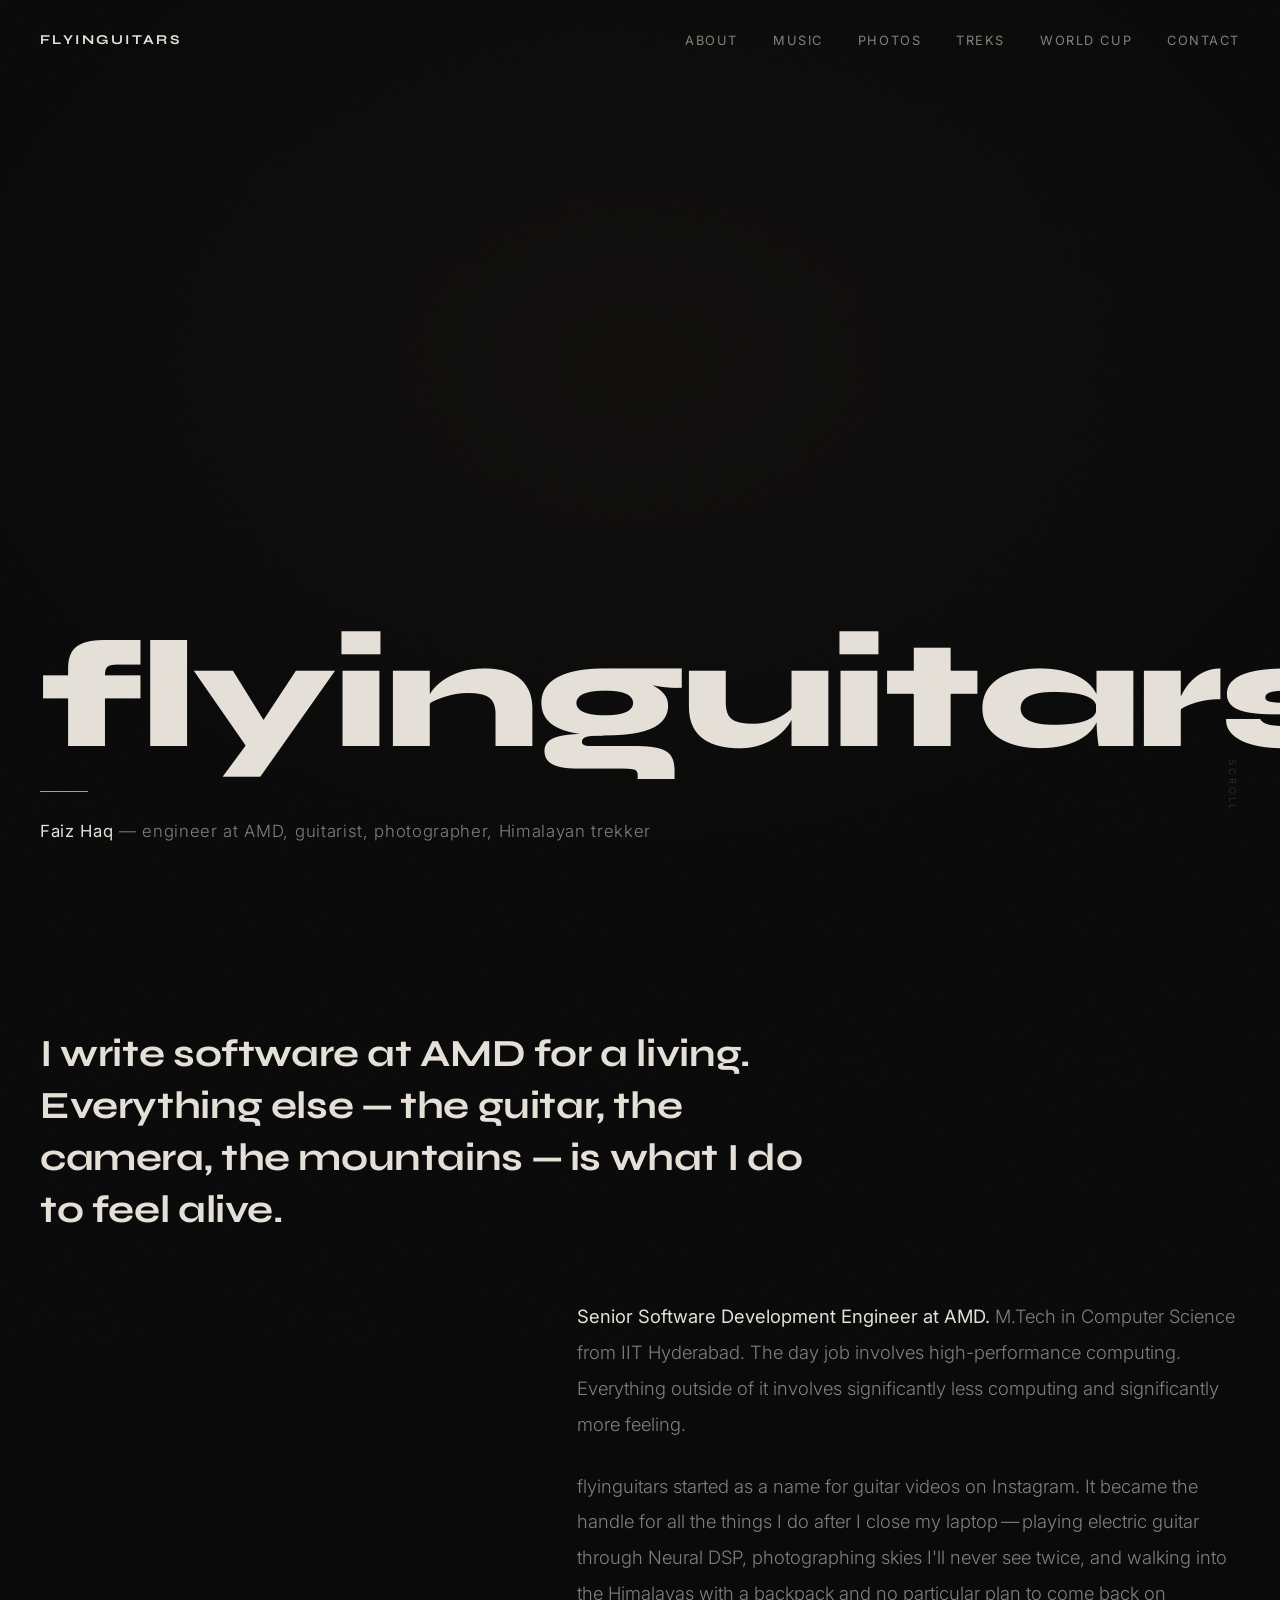
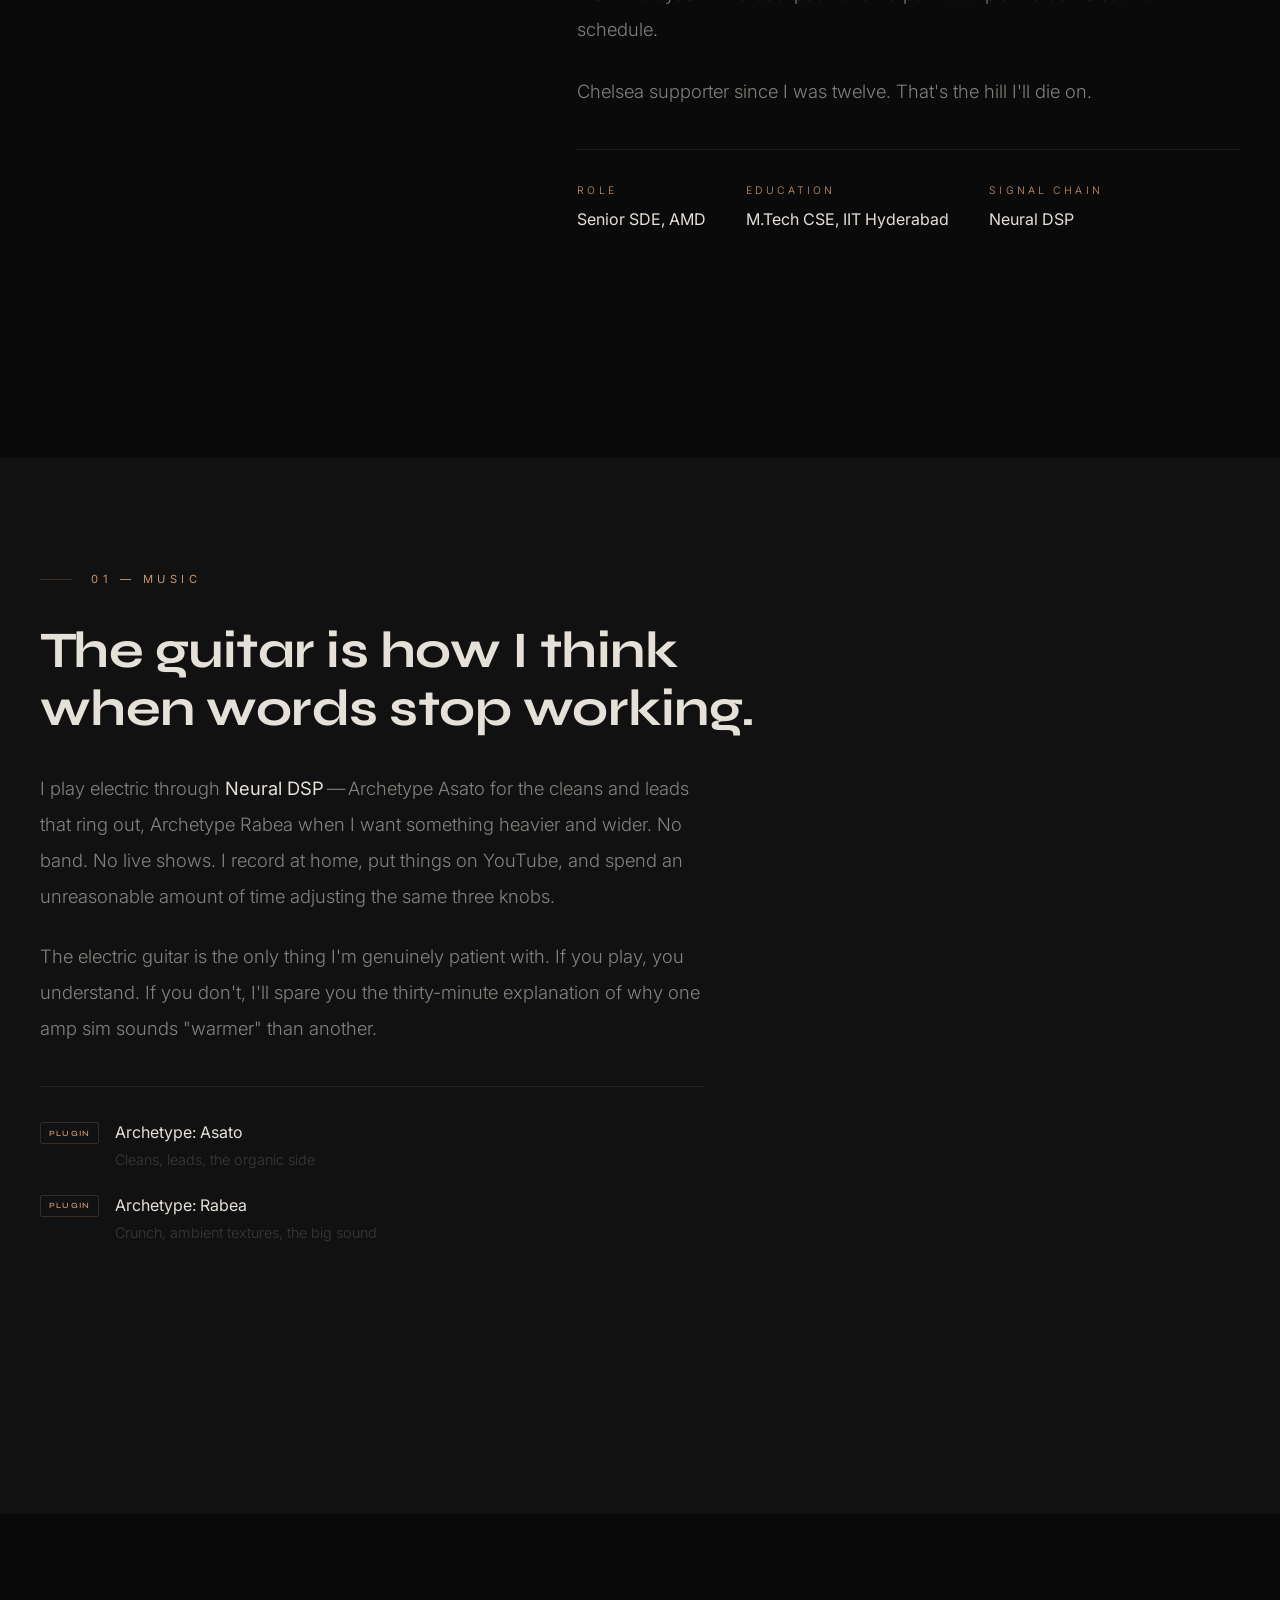
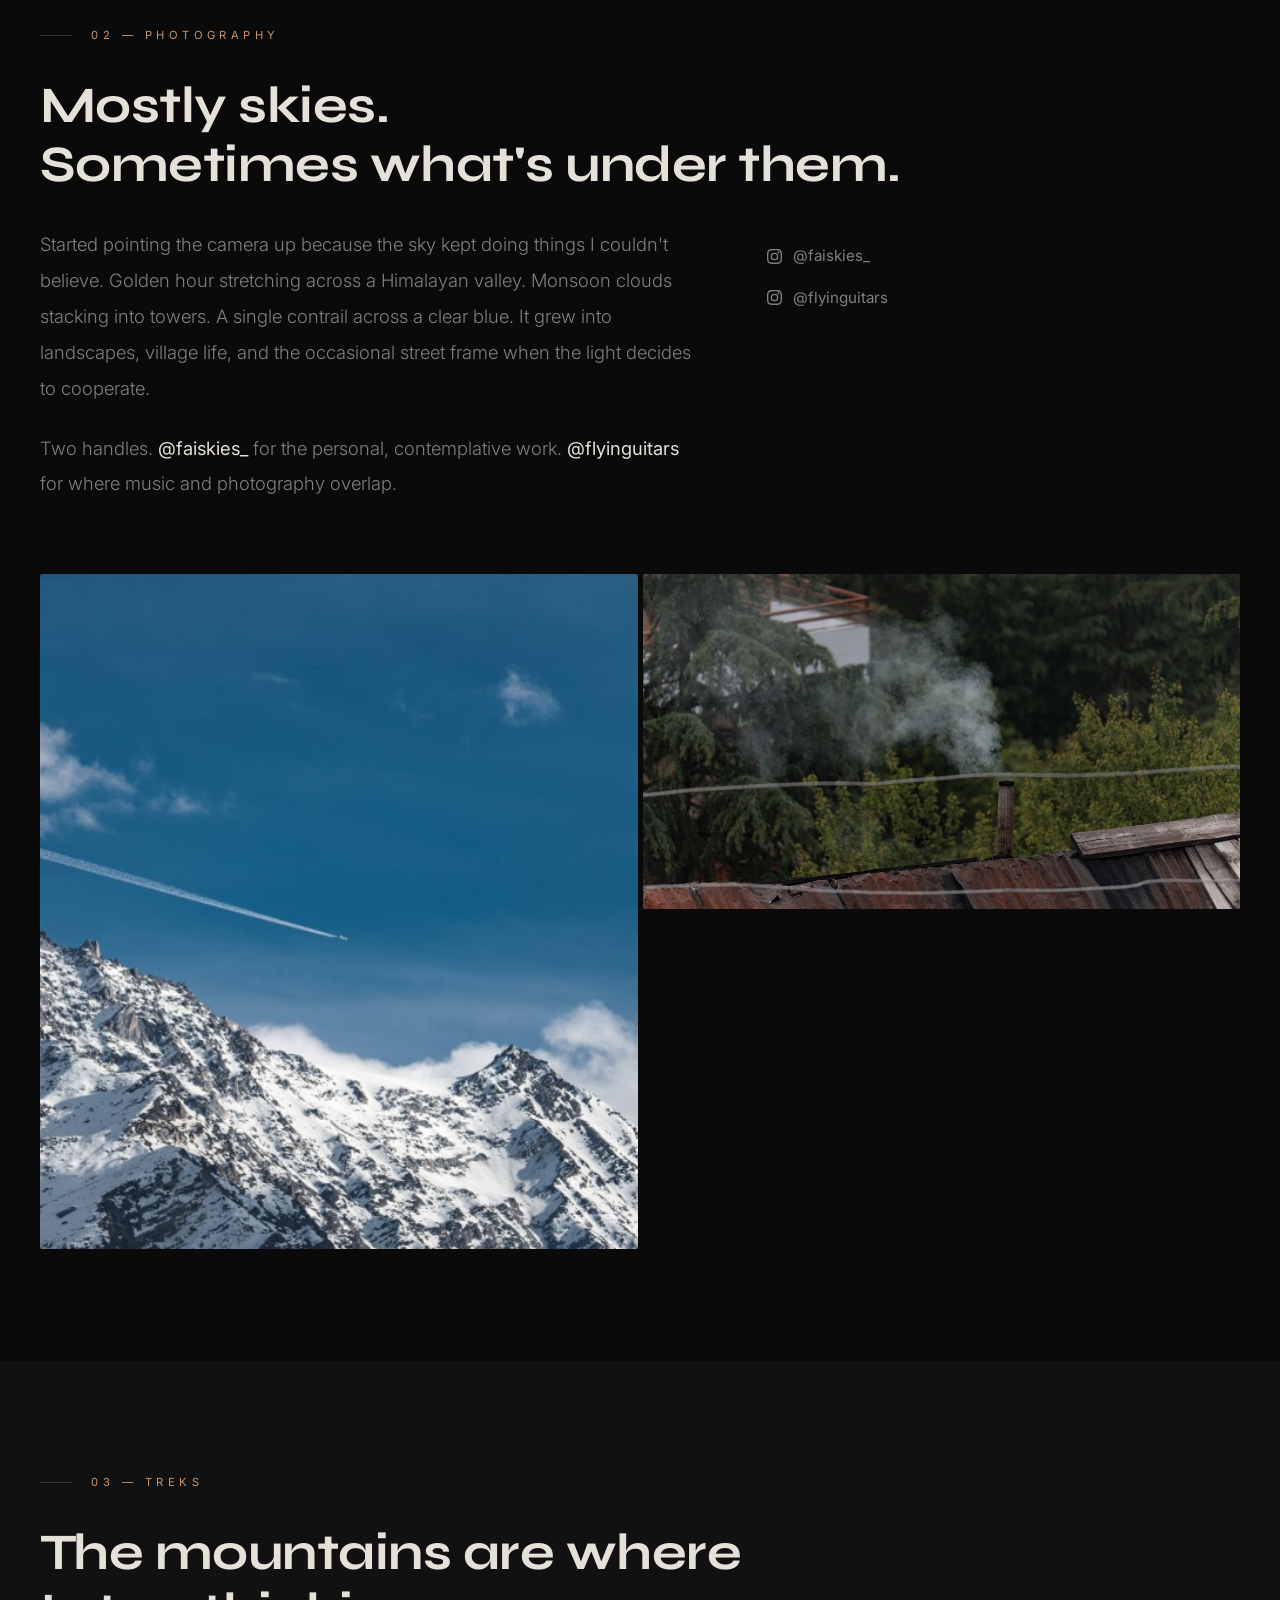
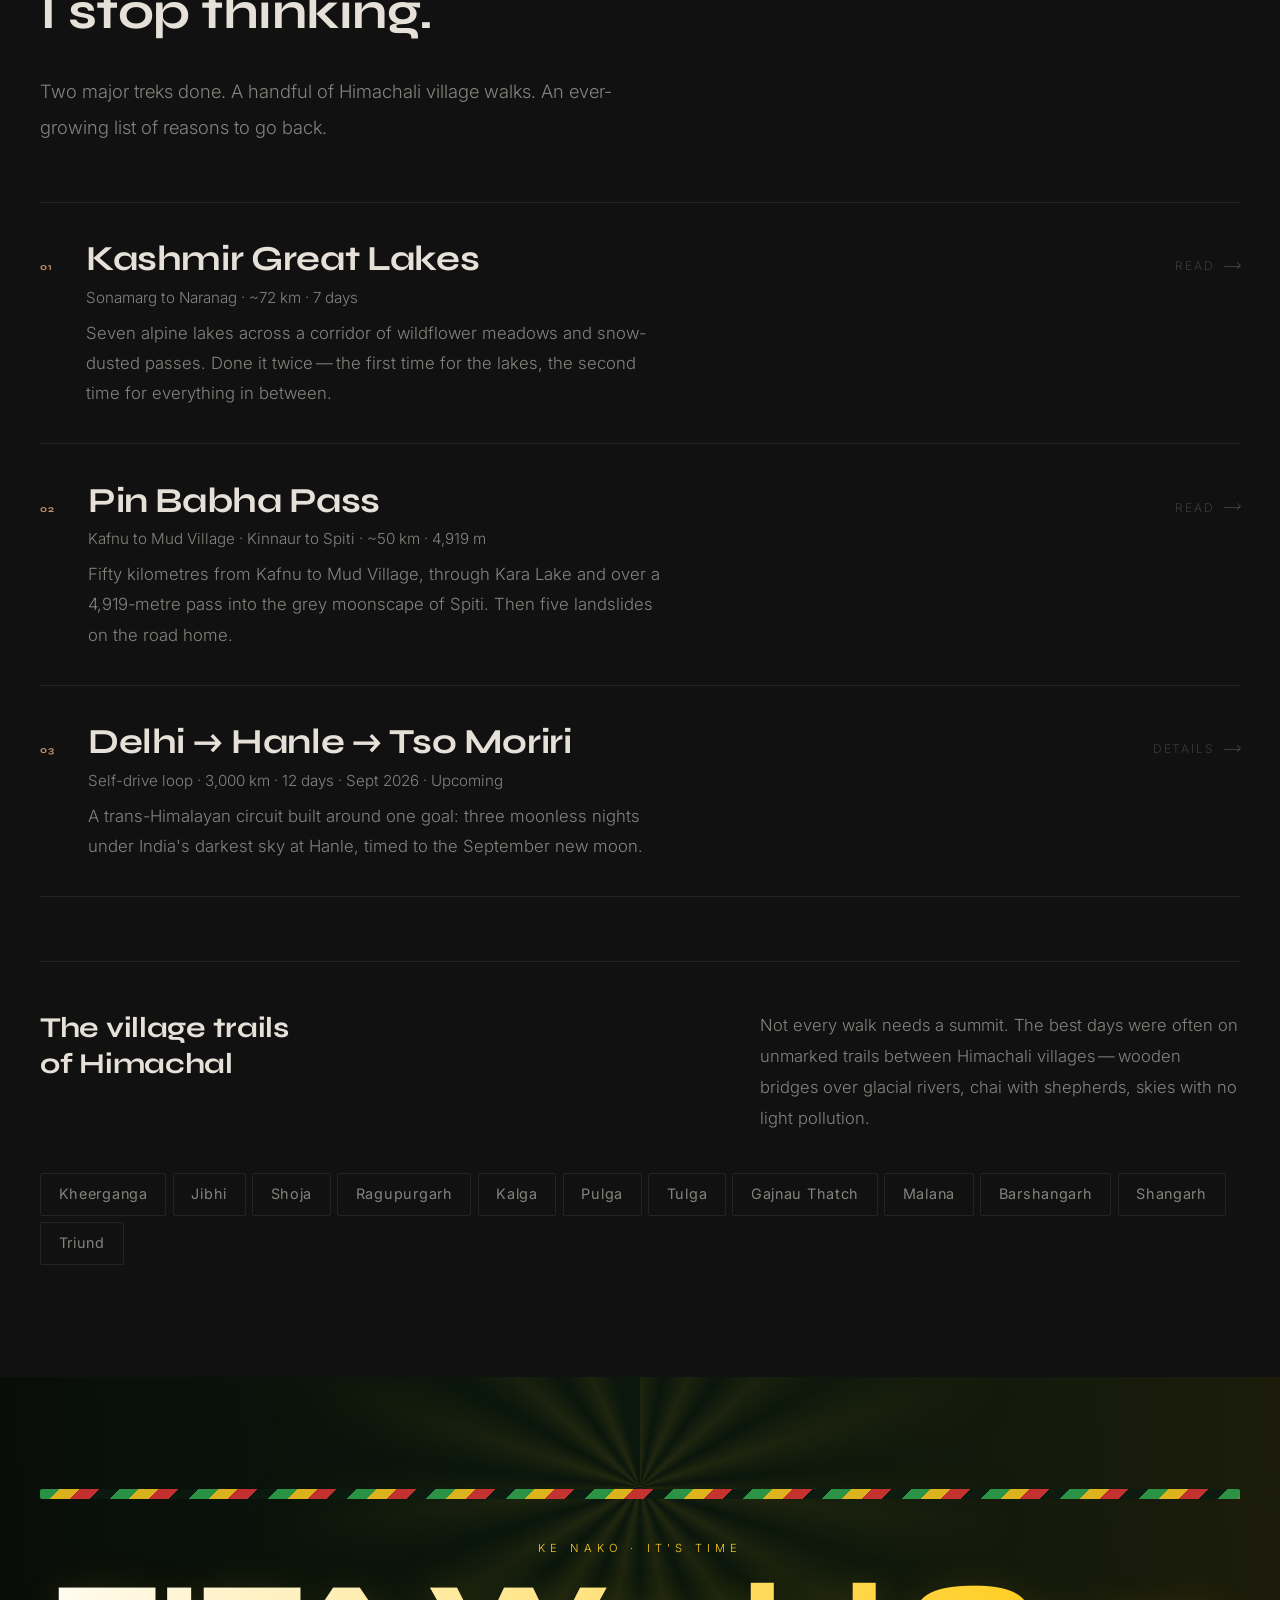
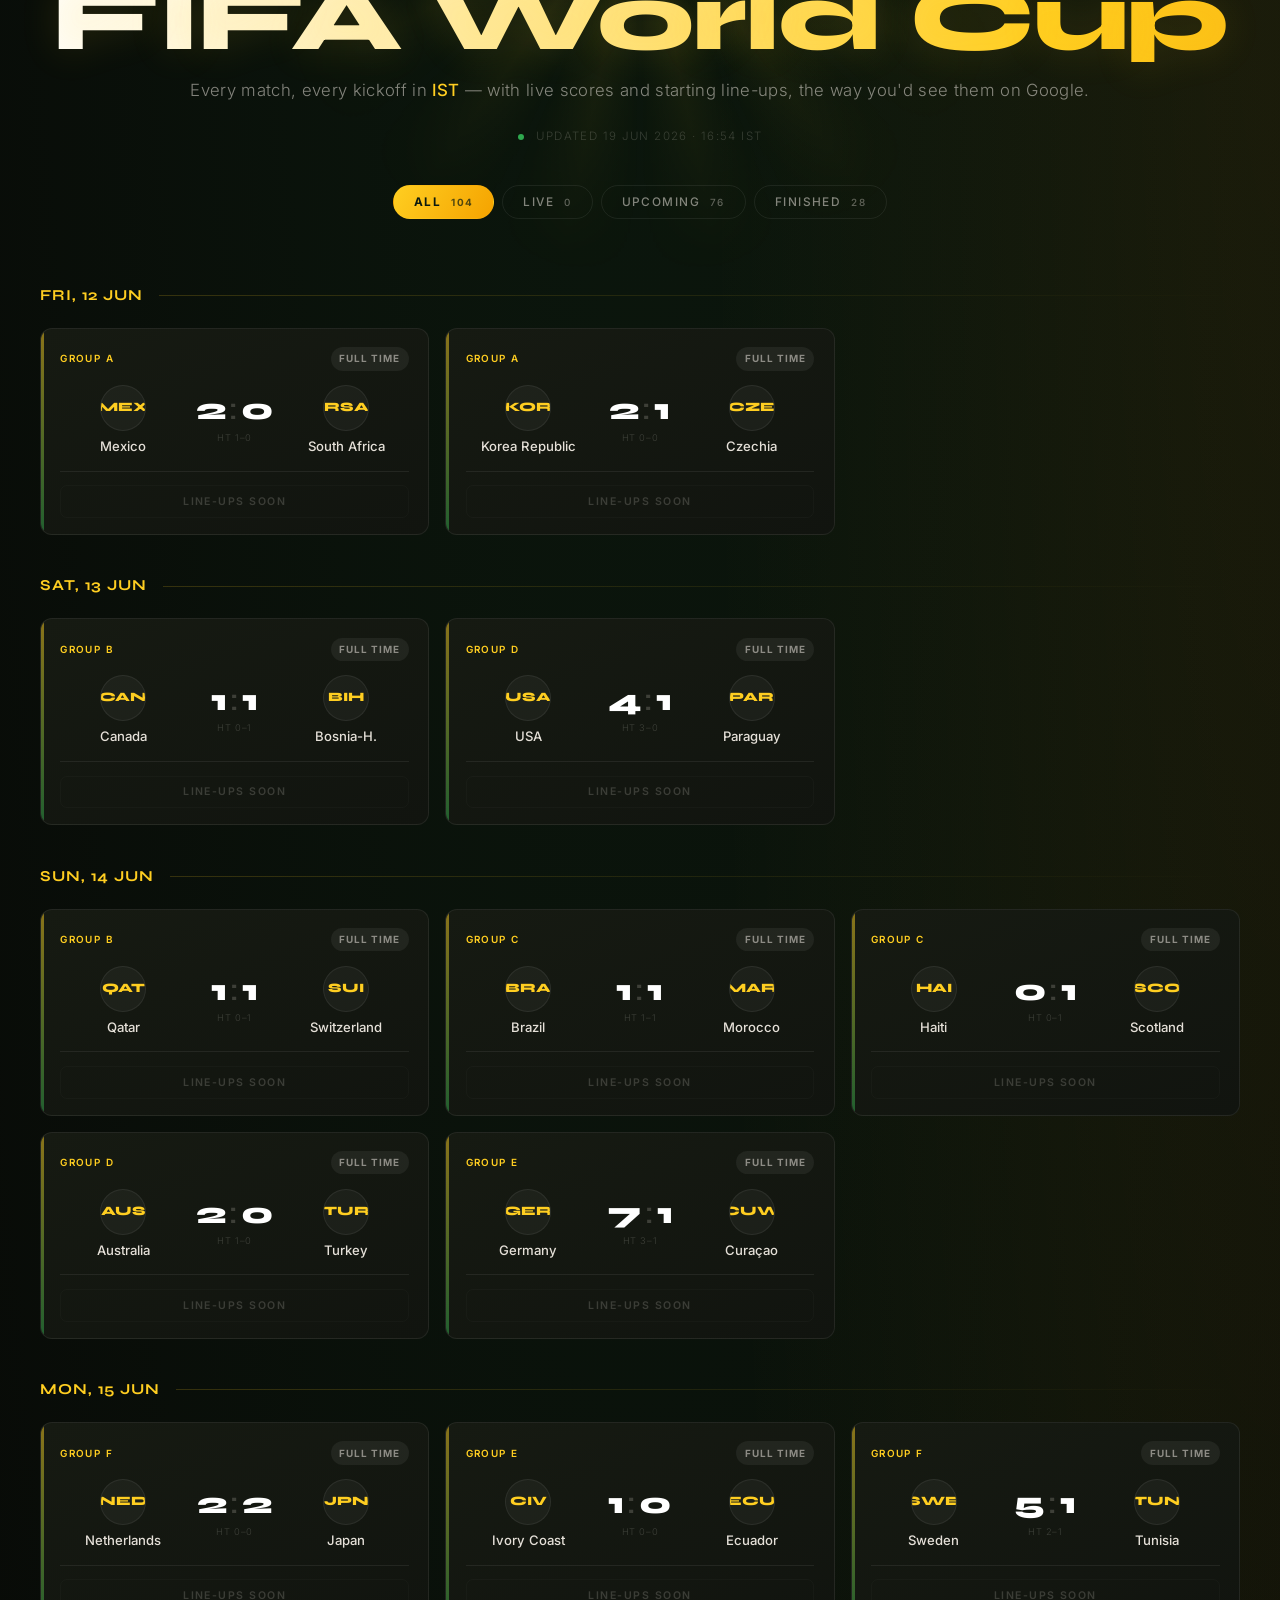
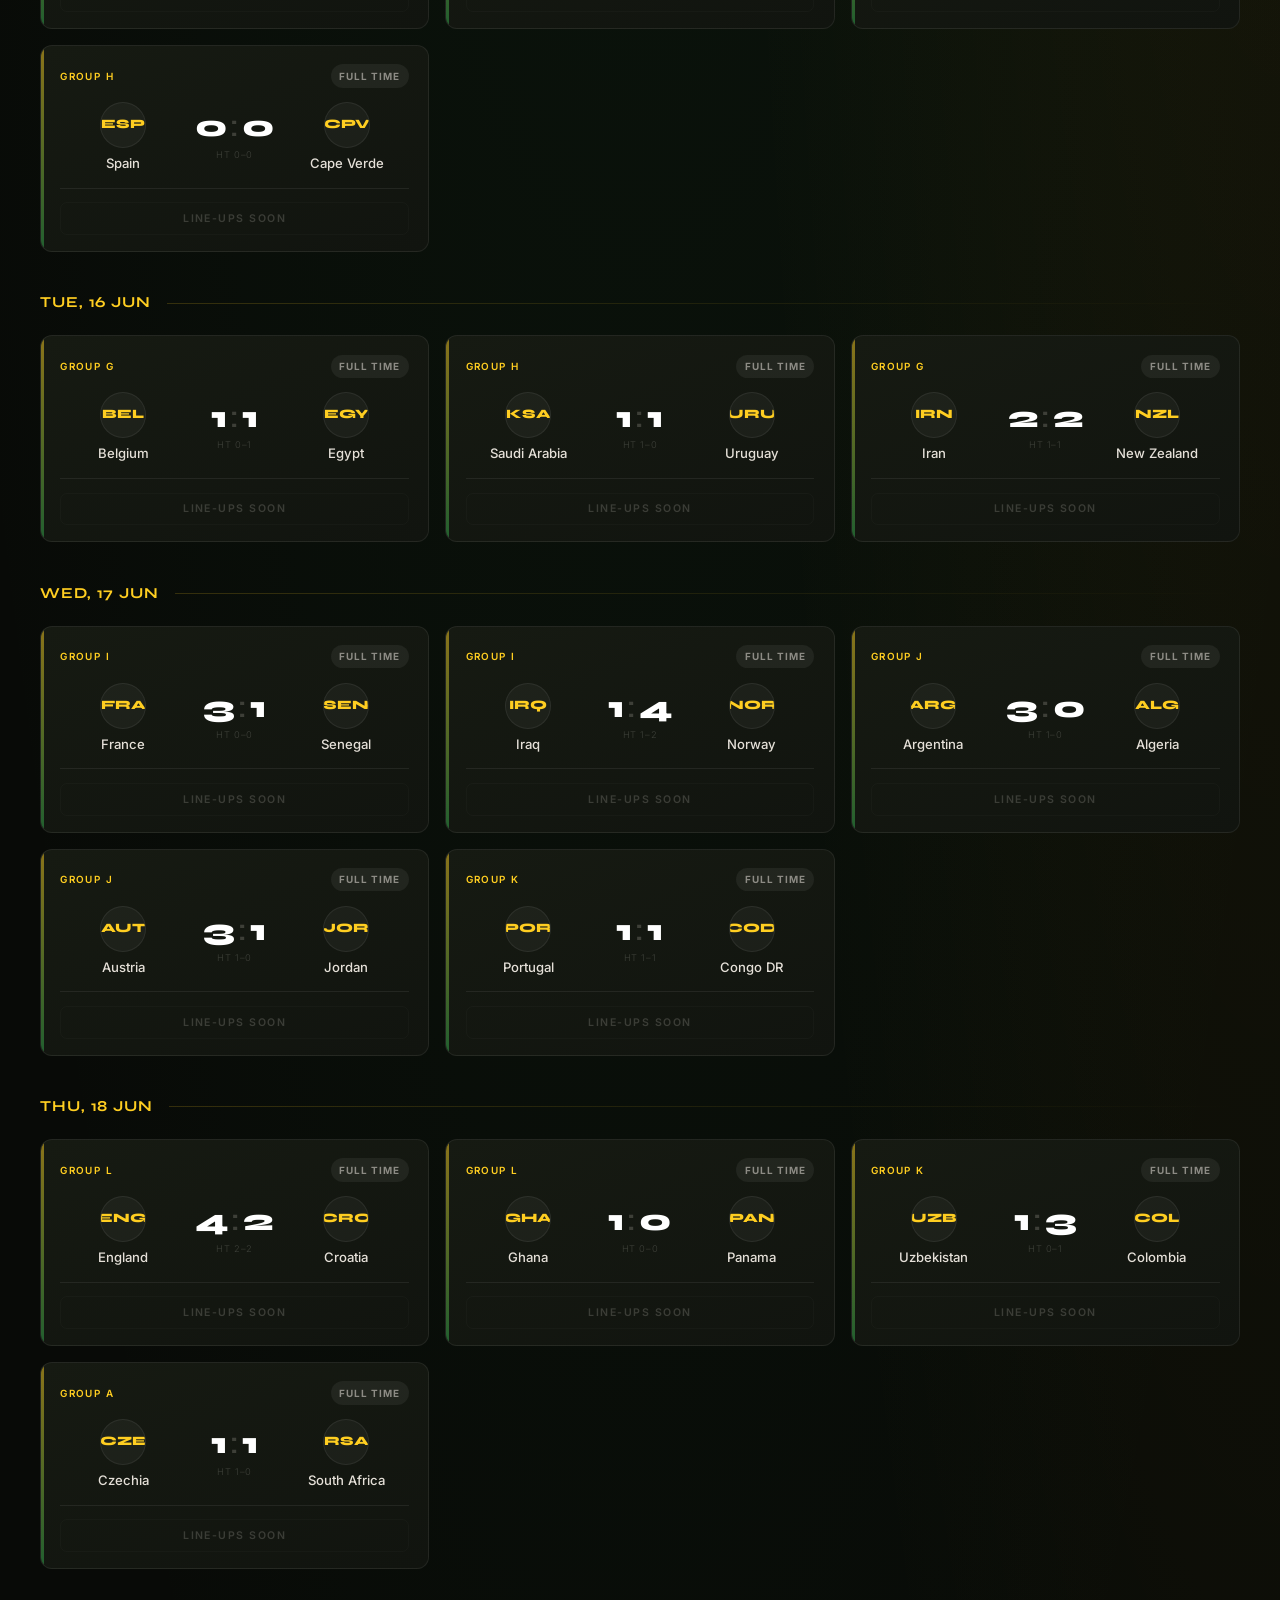
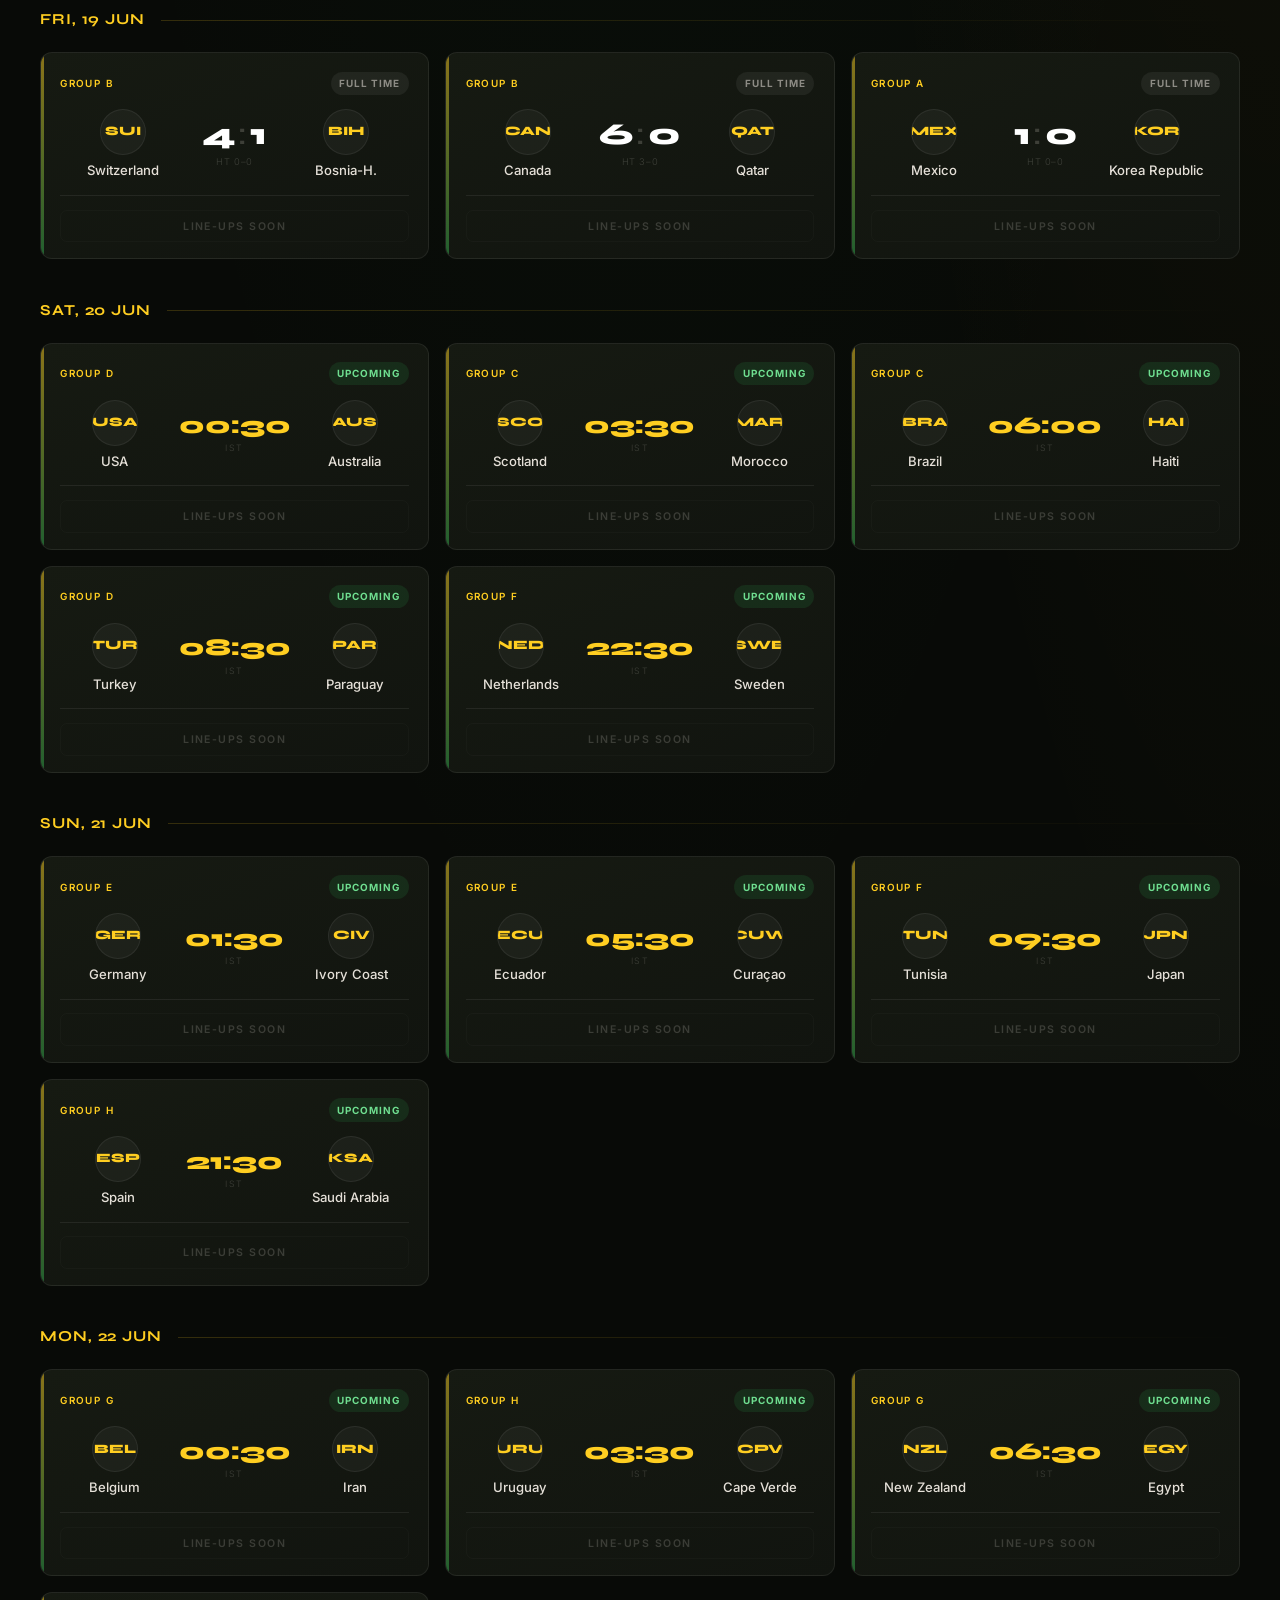
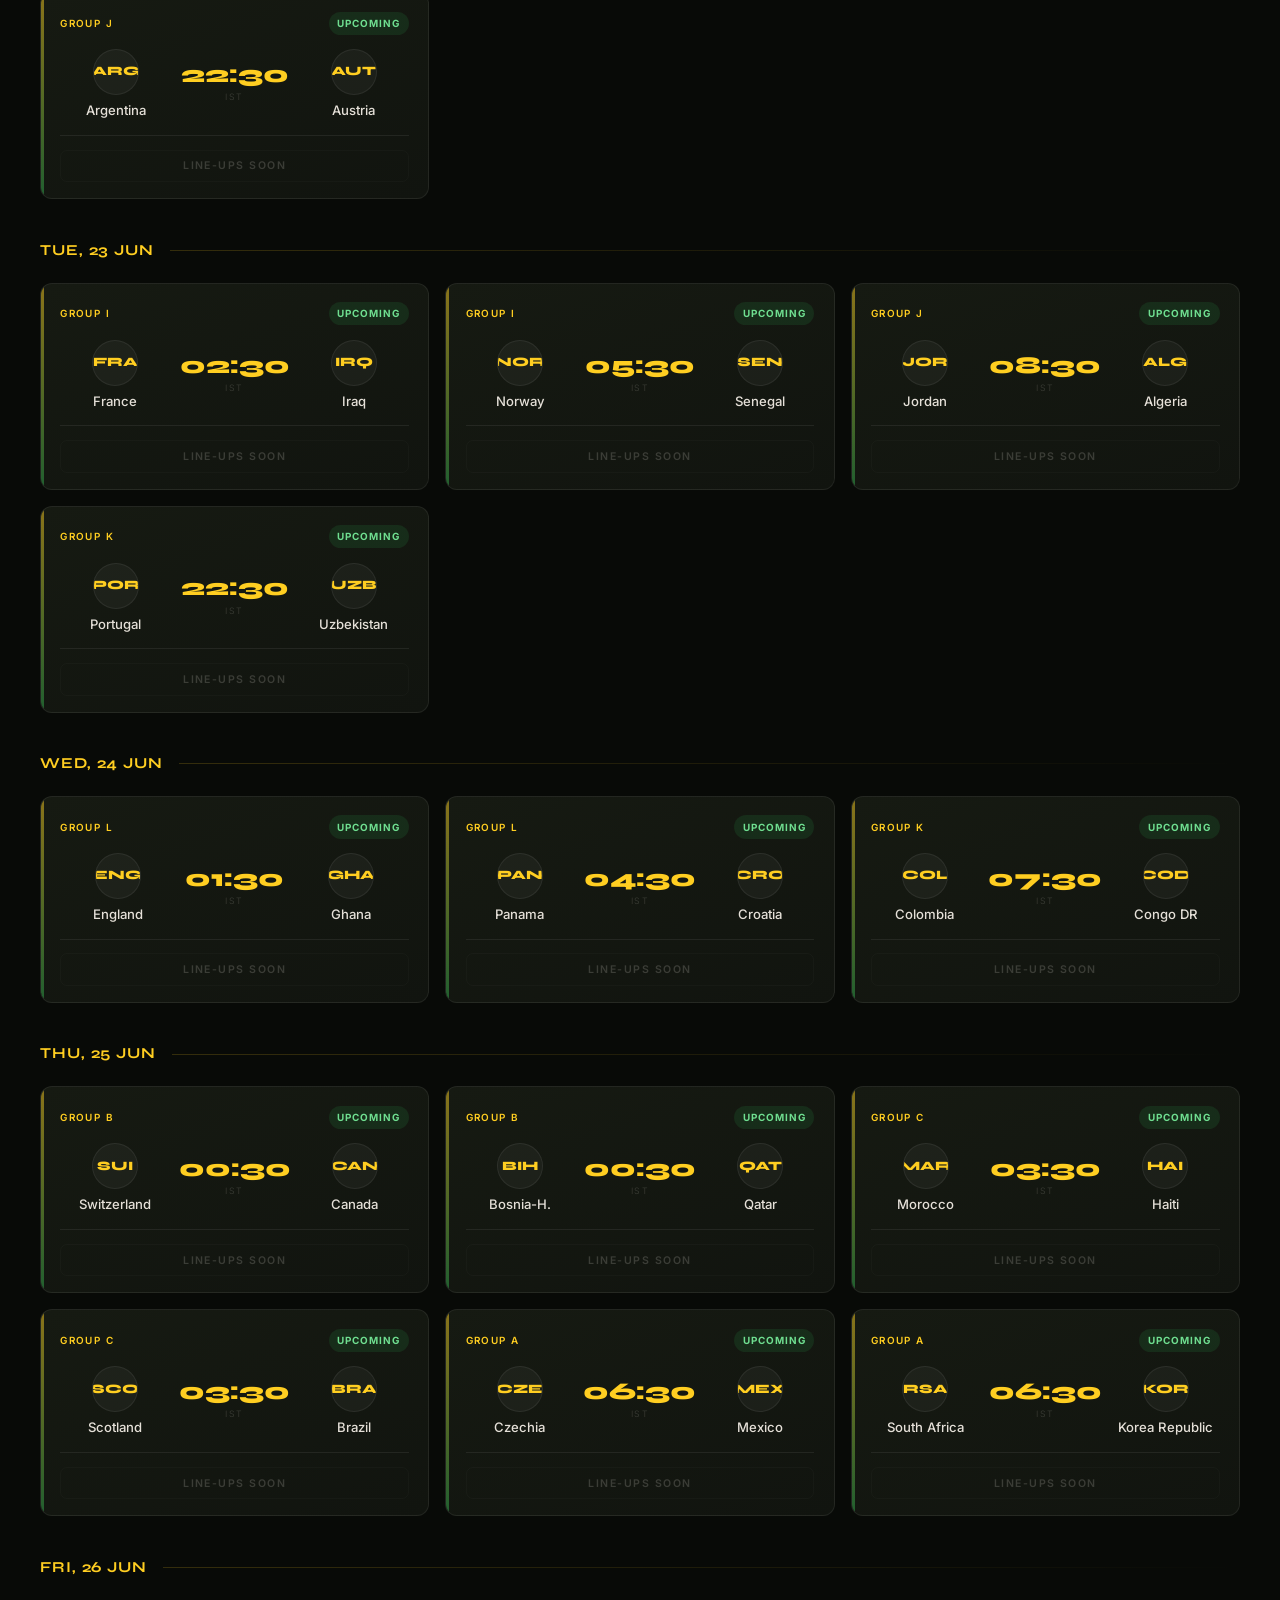
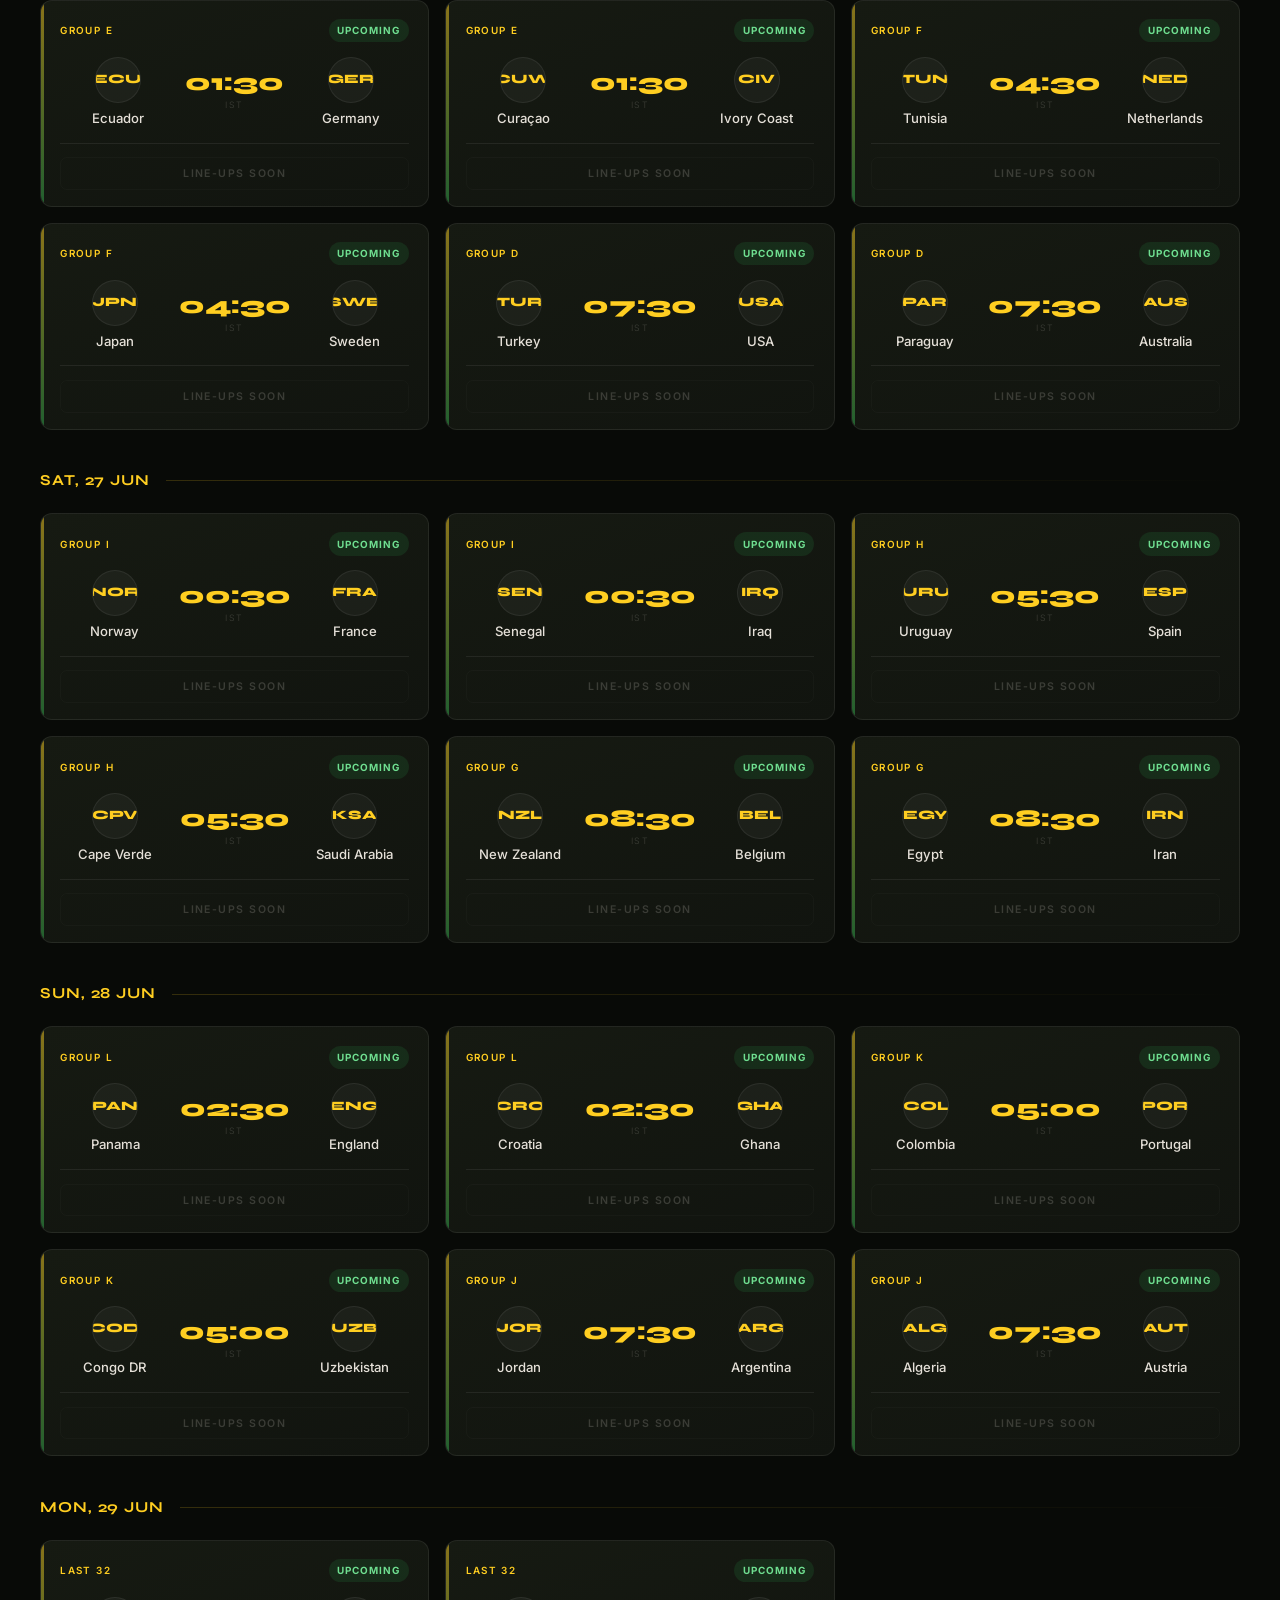
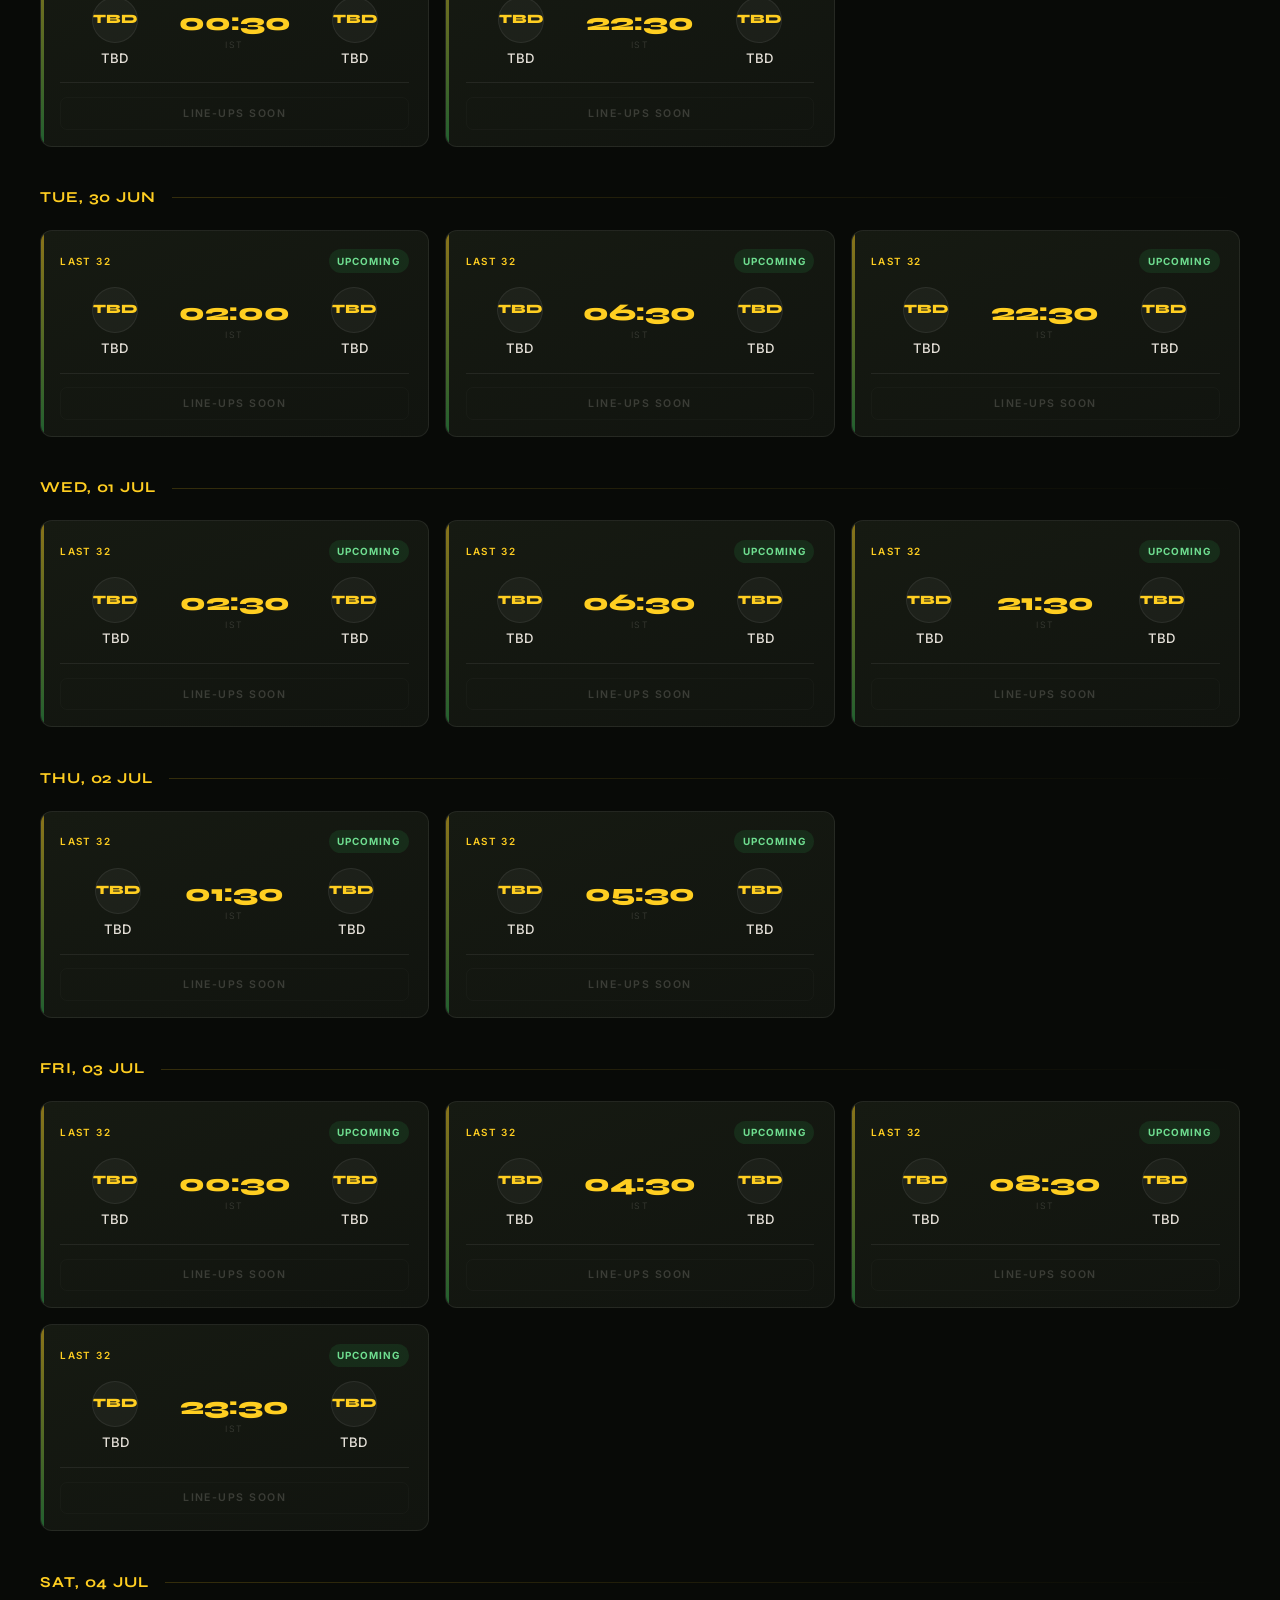
==== commit 8f315fb6: "fix(wc): always show match grid (reveal threshold never fired on tall grid) Co-authored-by: Cursor <" ====
--- a/index.html
+++ b/index.html
@@ -813,7 +813,7 @@
                 <button class="wc-tab" data-filter="finished">Finished</button>
             </div>
 
-            <div class="wc-grid reveal reveal-d2" id="wcGrid">
+            <div class="wc-grid" id="wcGrid">
                 <div class="wc-loading">Loading World Cup fixtures…</div>
             </div>
         </div>
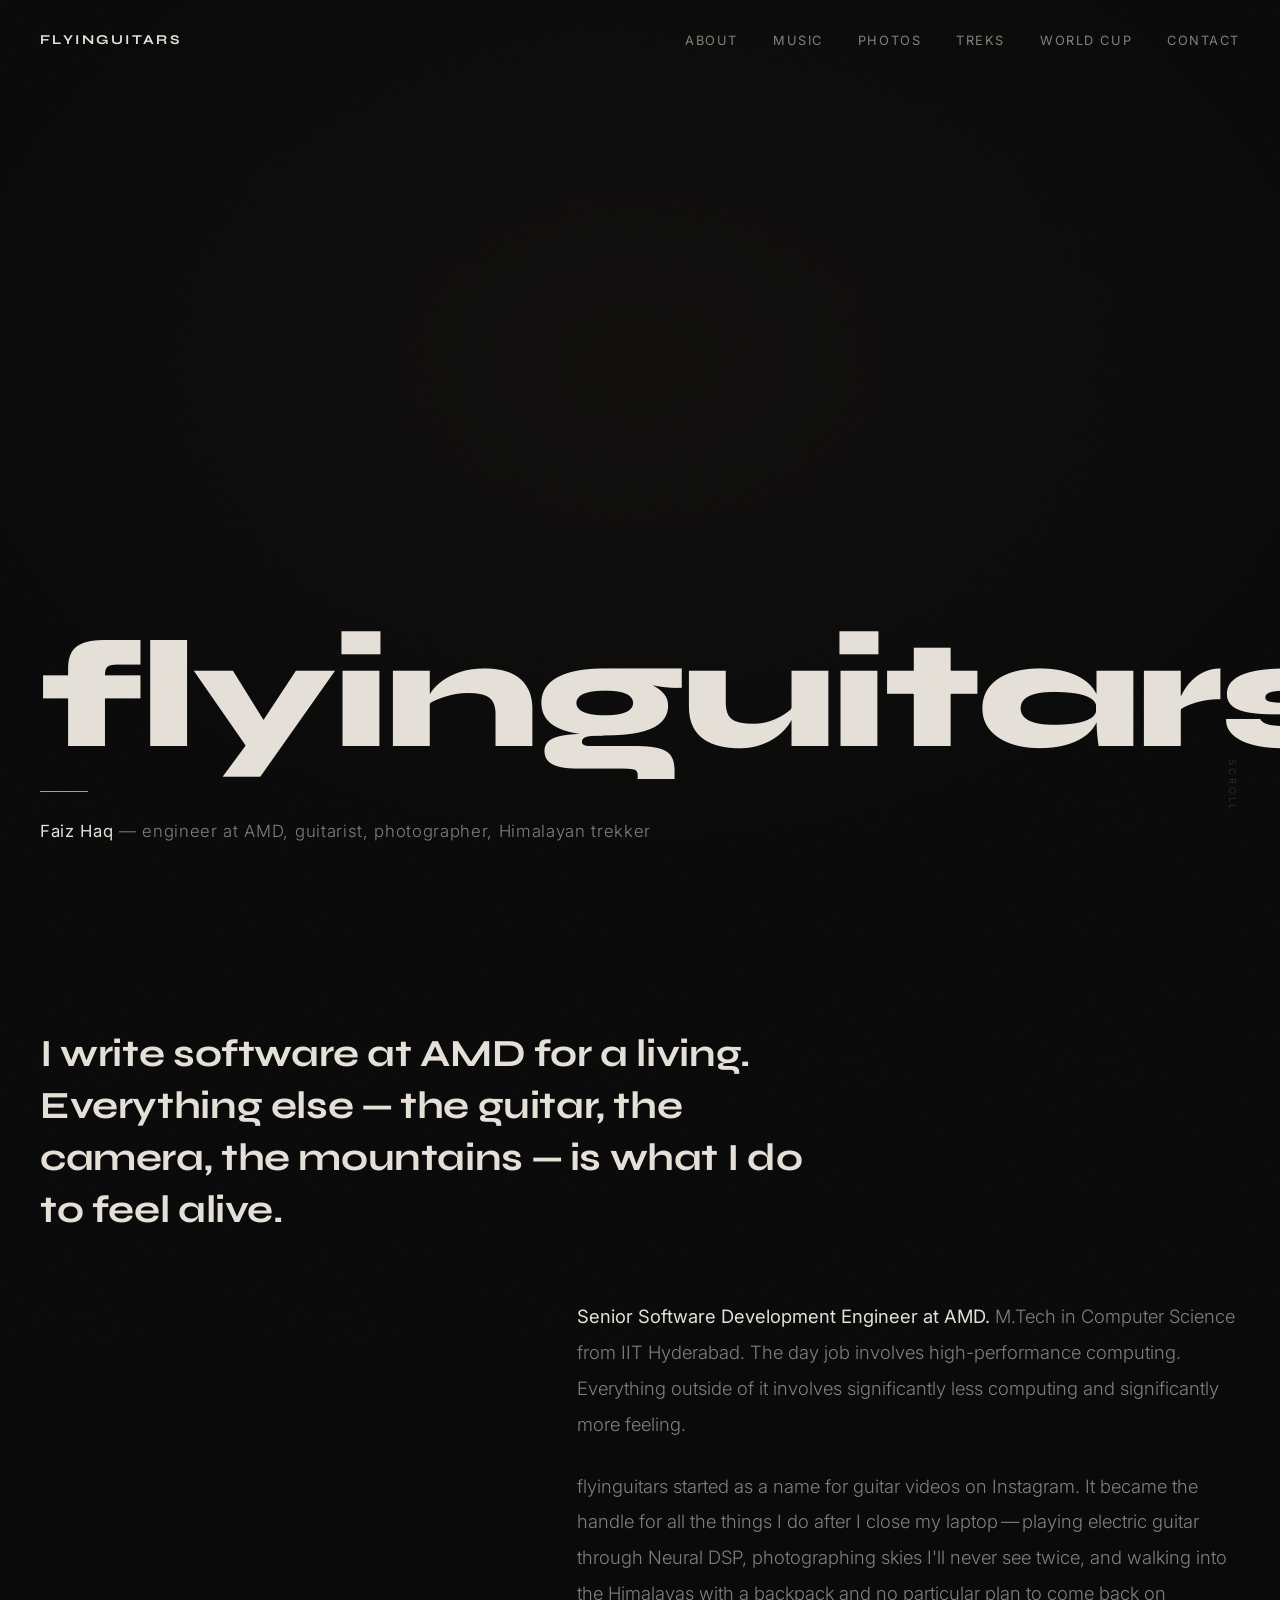
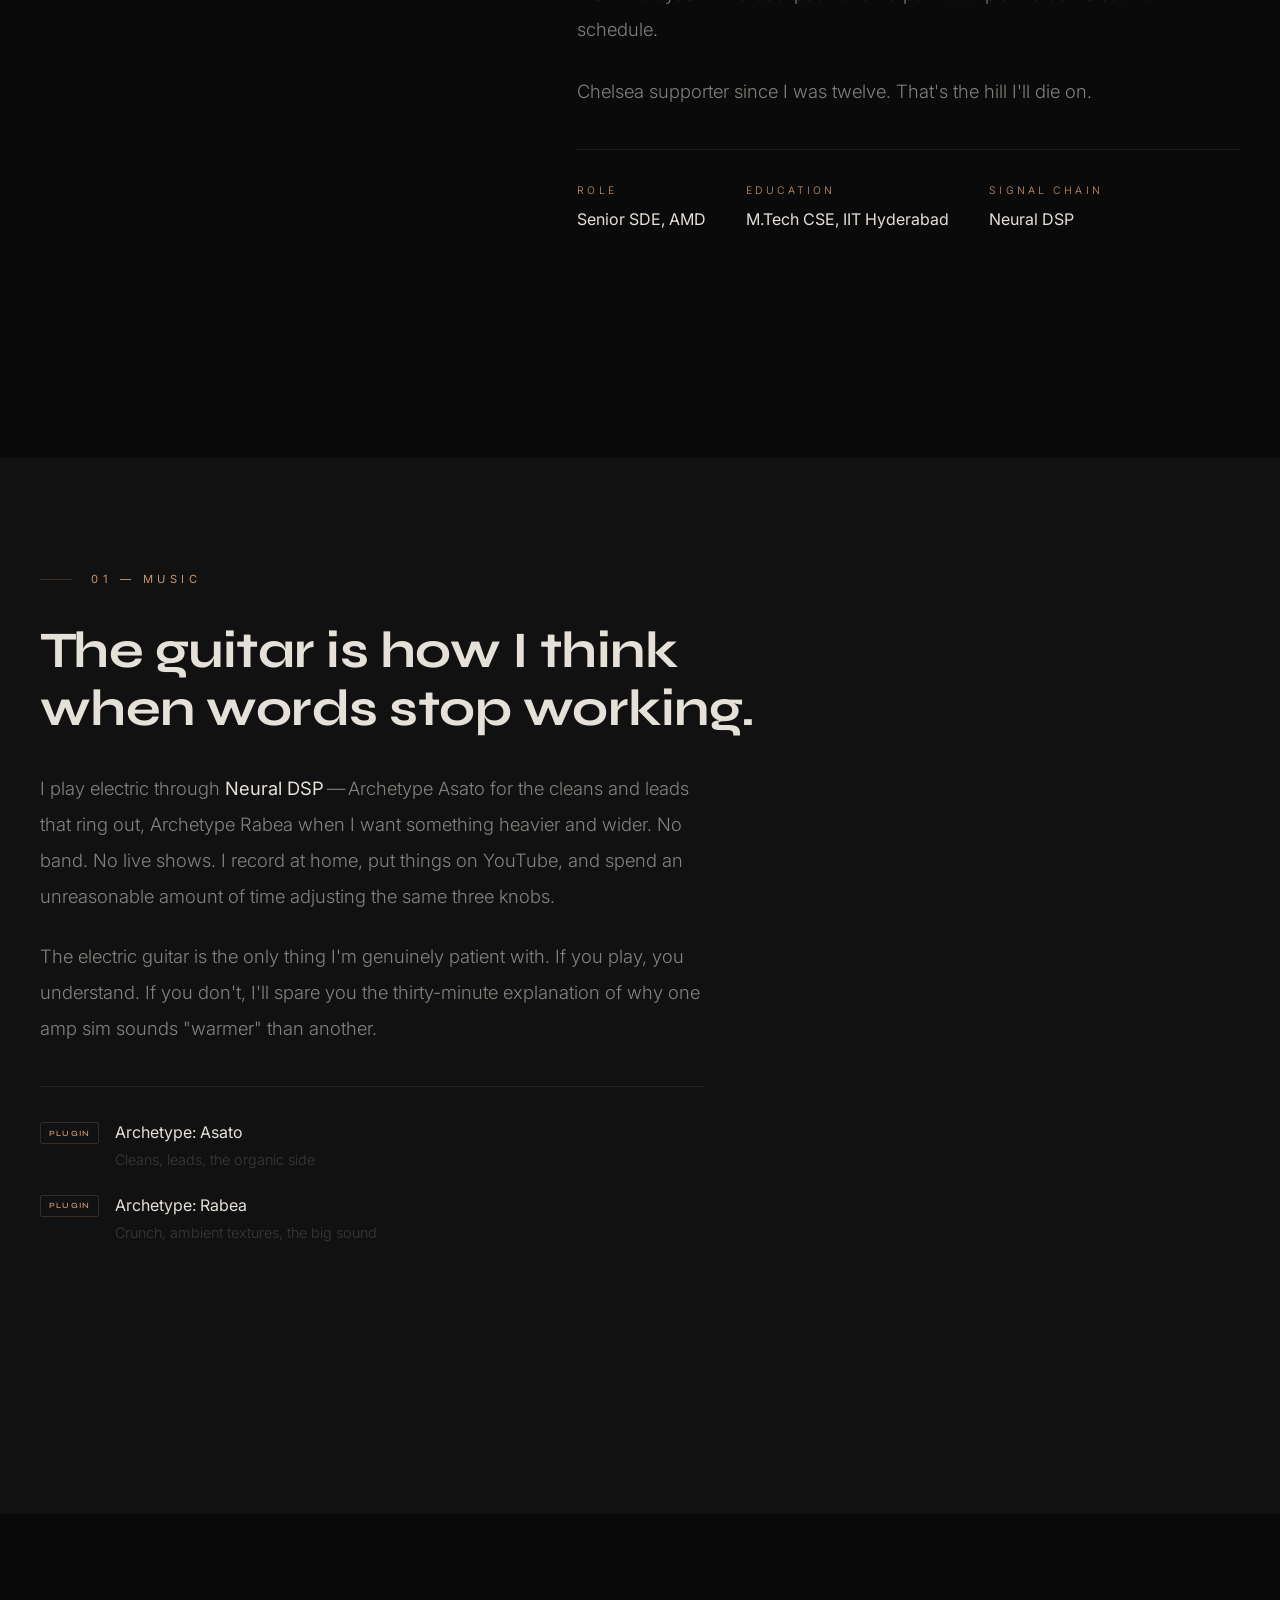
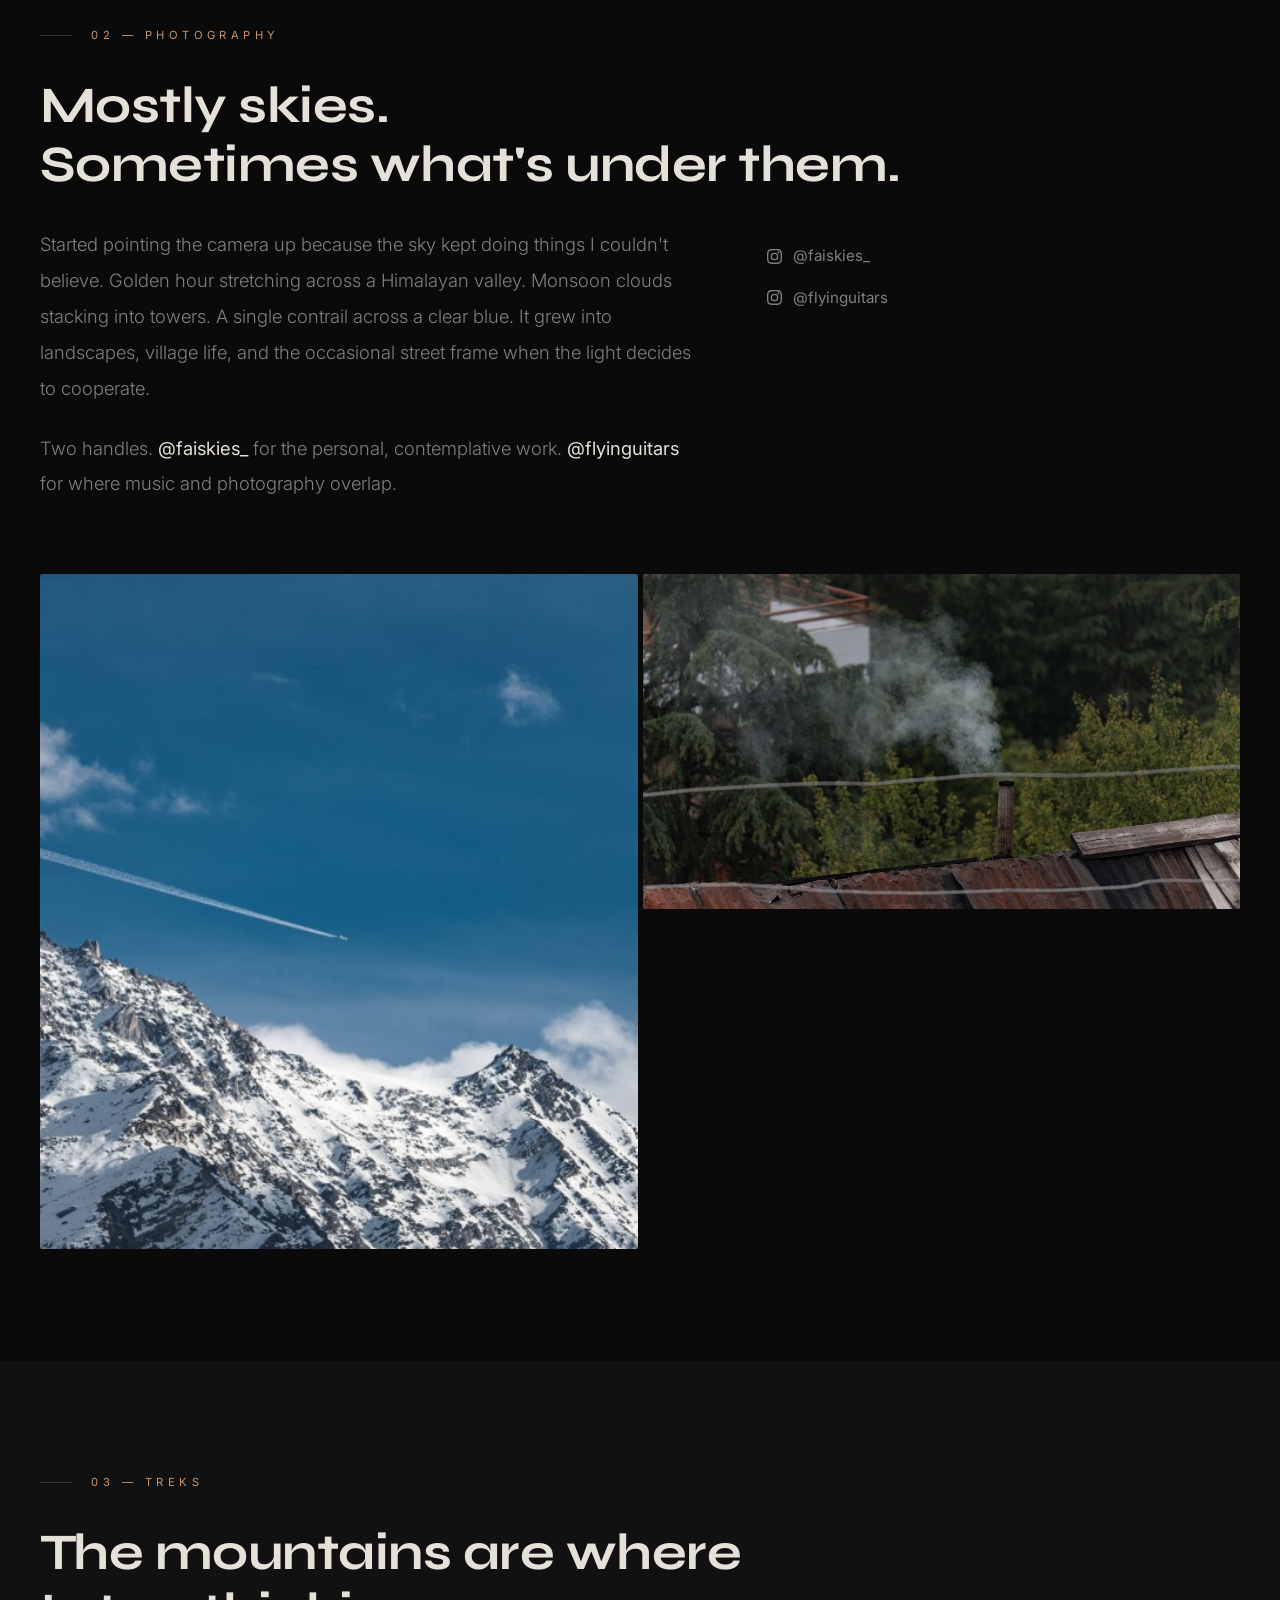
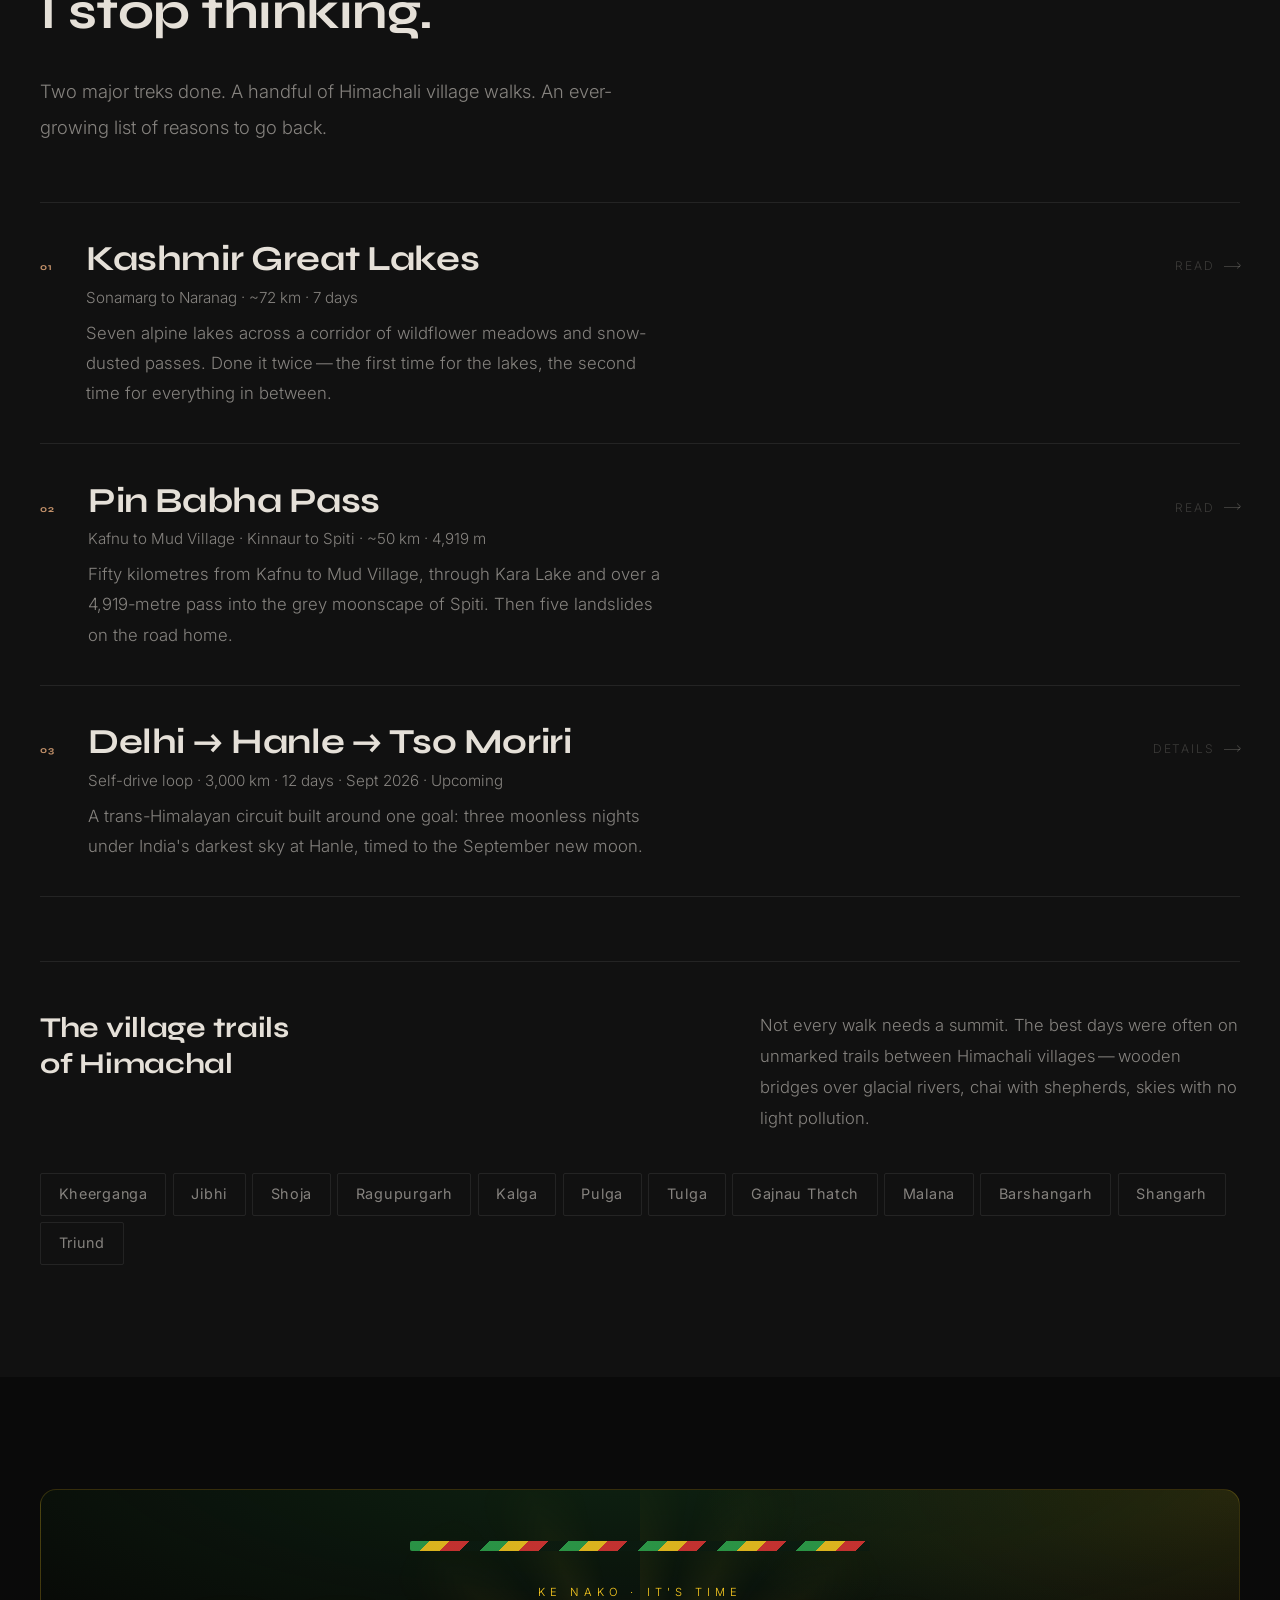
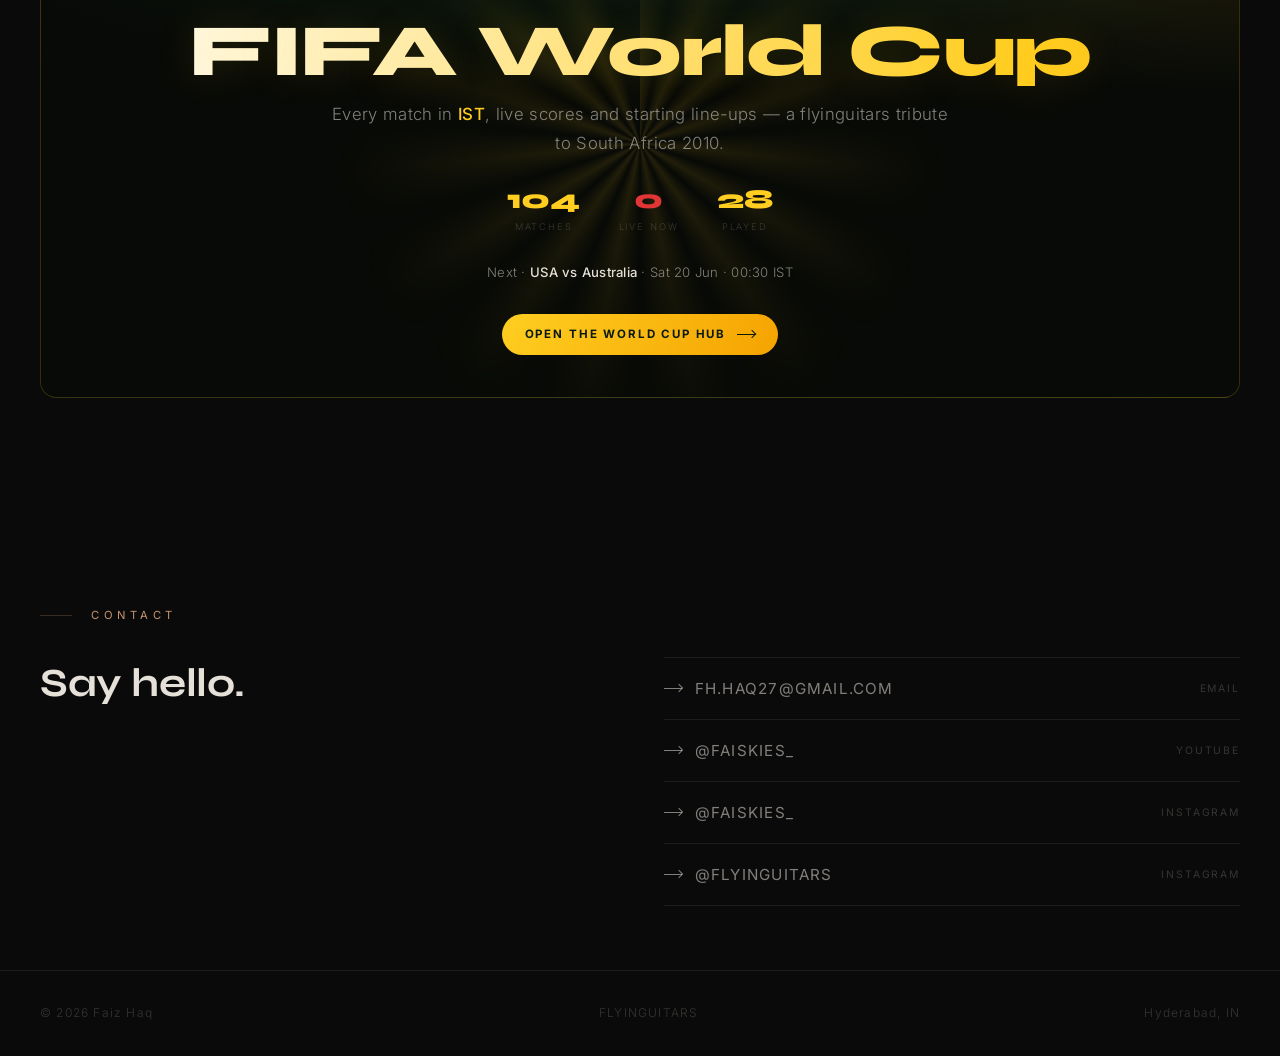
==== commit 2ebfb4d2: "Move FIFA World Cup to its own page; home shows a clickable poster - New worldcup.html hosts the ful" ====
--- a/index.html
+++ b/index.html
@@ -529,7 +529,7 @@
             <li><a href="#music">Music</a></li>
             <li><a href="#photography">Photos</a></li>
             <li><a href="#treks">Treks</a></li>
-            <li><a href="#worldcup">World Cup</a></li>
+            <li><a href="worldcup.html">World Cup</a></li>
             <li><a href="#contact">Contact</a></li>
         </ul>
         <button class="nav-toggle" id="navToggle" aria-label="Menu">
@@ -542,7 +542,7 @@
         <a href="#music">Music</a>
         <a href="#photography">Photos</a>
         <a href="#treks">Treks</a>
-        <a href="#worldcup">World Cup</a>
+        <a href="worldcup.html">World Cup</a>
         <a href="#contact">Contact</a>
     </div>
 
@@ -790,41 +790,24 @@
         </div>
     </section>
 
-    <section class="wc" id="worldcup">
-        <div class="wc-inner">
+    <section class="wc-home" id="worldcup">
+        <a class="wc-poster reveal" href="worldcup.html" aria-label="Open the FIFA World Cup hub">
             <div class="wc-ribbon"></div>
-            <div class="wc-head reveal">
-                <div class="wc-kicker">Ke Nako · It's Time</div>
-                <h2 class="wc-title">FIFA World Cup</h2>
-                <p class="wc-sub">
-                    Every match, every kickoff in <strong>IST</strong> — with live scores
-                    and starting line-ups, the way you'd see them on Google.
-                </p>
+            <div class="wc-kicker">Ke Nako · It's Time</div>
+            <h2 class="wc-title">FIFA World Cup</h2>
+            <p class="wc-sub">
+                Every match in <strong>IST</strong>, live scores and starting line-ups —
+                a flyinguitars tribute to South Africa 2010.
+            </p>
+            <div class="wc-poster-stats" id="wcPosterStats">
+                <div class="wc-poster-stat"><div class="n" id="wcPosterTotal">—</div><div class="l">Matches</div></div>
+                <div class="wc-poster-stat"><div class="n live" id="wcPosterLive">—</div><div class="l">Live now</div></div>
+                <div class="wc-poster-stat"><div class="n" id="wcPosterDone">—</div><div class="l">Played</div></div>
             </div>
-            <div class="wc-meta reveal reveal-d1">
-                <span class="wc-dot" id="wcStatusDot"></span>
-                <span id="wcUpdated">syncing…</span>
-            </div>
-
-            <div class="wc-tabs reveal reveal-d1" id="wcTabs">
-                <button class="wc-tab active" data-filter="all">All</button>
-                <button class="wc-tab" data-filter="live">Live</button>
-                <button class="wc-tab" data-filter="upcoming">Upcoming</button>
-                <button class="wc-tab" data-filter="finished">Finished</button>
-            </div>
-
-            <div class="wc-grid" id="wcGrid">
-                <div class="wc-loading">Loading World Cup fixtures…</div>
-            </div>
-        </div>
+            <div class="wc-poster-next" id="wcPosterNext"></div>
+            <span class="wc-poster-cta">Open the World Cup hub <span class="arrow"></span></span>
+        </a>
     </section>
-
-    <div class="wc-modal" id="wcModal" aria-hidden="true">
-        <div class="wc-modal-box">
-            <button class="wc-modal-close" id="wcModalClose" aria-label="Close">&times;</button>
-            <div id="wcModalContent"></div>
-        </div>
-    </div>
 
     <section class="contact" id="contact">
         <div class="section-inner">
@@ -917,254 +900,47 @@
     </script>
 
     <script>
-    /* ——— FIFA World Cup live section ——— */
+    /* ——— FIFA World Cup home-page poster (teaser stats only) ——— */
     (function () {
-        var grid = document.getElementById('wcGrid');
-        var tabsEl = document.getElementById('wcTabs');
-        var updatedEl = document.getElementById('wcUpdated');
-        var statusDot = document.getElementById('wcStatusDot');
-        var modal = document.getElementById('wcModal');
-        var modalContent = document.getElementById('wcModalContent');
-        var modalClose = document.getElementById('wcModalClose');
-        if (!grid) return;
-
-        var state = { matches: [], filter: 'all' };
-
-        function esc(s) {
-            return String(s == null ? '' : s).replace(/[&<>"]/g, function (c) {
-                return { '&': '&amp;', '<': '&lt;', '>': '&gt;', '"': '&quot;' }[c];
-            });
-        }
-
-        function crestHTML(team) {
-            if (team.crest) {
-                return '<div class="wc-crest"><img src="' + esc(team.crest) +
-                    '" alt="" loading="lazy" onerror="this.parentNode.innerHTML=\'<span class=&quot;wc-tla&quot;>' +
-                    esc(team.tla || team.short || '?') + '</span>\'"></div>';
-            }
-            return '<div class="wc-crest"><span class="wc-tla">' +
-                esc(team.tla || team.short || '?') + '</span></div>';
-        }
-
-        function statusBadge(m) {
-            if (m.live) {
-                return '<span class="wc-badge live"><span class="wc-live-dot"></span>' +
-                    (m.minute ? esc(m.minute) + "'" : 'LIVE') + '</span>';
-            }
-            if (m.finished) return '<span class="wc-badge ft">Full time</span>';
-            return '<span class="wc-badge up">Upcoming</span>';
-        }
-
-        function centerHTML(m) {
-            if (m.live || m.finished) {
-                var h = m.score.home == null ? '–' : m.score.home;
-                var a = m.score.away == null ? '–' : m.score.away;
-                var html = '<div class="wc-score">' + h + '<span class="sep">:</span>' + a + '</div>';
-                if (m.live && m.minute) html += '<div class="wc-minute">' + esc(m.minute) + "'</div>";
-                else if (m.live) html += '<div class="wc-minute">LIVE</div>';
-                if (m.score.halfHome != null) {
-                    html += '<div class="wc-half">HT ' + m.score.halfHome + '–' + m.score.halfAway + '</div>';
-                }
-                return html;
-            }
-            var t = m.ist || {};
-            return '<div class="wc-kickoff">' + esc(t.time || 'TBD') + '</div>' +
-                '<div class="wc-ist">IST</div>';
-        }
-
-        function cardHTML(m) {
-            var stage = m.group ? (m.group.replace('_', ' ')) : (m.stage || '');
-            var hasLineups = !!m.lineups;
-            return '' +
-            '<article class="wc-card' + (m.live ? ' is-live' : '') + '" data-id="' + m.id + '">' +
-                '<div class="wc-card-top">' +
-                    '<span class="wc-stage">' + esc(stage || 'Match') + '</span>' +
-                    statusBadge(m) +
-                '</div>' +
-                '<div class="wc-teams">' +
-                    '<div class="wc-team home">' + crestHTML(m.home) +
-                        '<span class="wc-team-name">' + esc(m.home.short) + '</span></div>' +
-                    '<div class="wc-center">' + centerHTML(m) + '</div>' +
-                    '<div class="wc-team away">' + crestHTML(m.away) +
-                        '<span class="wc-team-name">' + esc(m.away.short) + '</span></div>' +
-                '</div>' +
-                '<div class="wc-actions">' +
-                    '<button class="wc-btn wc-lineups-btn"' + (hasLineups ? '' : ' disabled') + '>' +
-                        (hasLineups ? 'Line-ups' : 'Line-ups soon') + '</button>' +
-                '</div>' +
-            '</article>';
-        }
-
-        function passesFilter(m) {
-            if (state.filter === 'all') return true;
-            if (state.filter === 'live') return m.live;
-            if (state.filter === 'finished') return m.finished;
-            if (state.filter === 'upcoming') return !m.live && !m.finished;
-            return true;
-        }
-
-        function render() {
-            var list = state.matches.filter(passesFilter);
-            if (!list.length) {
-                grid.innerHTML = '<div class="wc-empty">No matches in this view yet. ' +
-                    'Fixtures appear here as soon as the schedule syncs.</div>';
-                return;
-            }
-            var html = '', lastDate = null;
-            list.forEach(function (m) {
-                var d = (m.ist && m.ist.dateLabel) || 'Date TBD';
-                if (d !== lastDate) {
-                    html += '<div class="wc-dateband">' + esc(d) + '</div>';
-                    lastDate = d;
-                }
-                html += cardHTML(m);
-            });
-            grid.innerHTML = html;
-        }
-
-        /* ——— lineups modal ——— */
-        function rowsFromFormation(formation, starting) {
-            // GK is first; distribute the rest by the formation digits (e.g. 4-3-3).
-            if (!starting || !starting.length) return [];
-            var gk = [starting[0]];
-            var rest = starting.slice(1);
-            var rows = [gk];
-            var parts = (formation || '').split('-').map(function (n) { return parseInt(n, 10); })
-                .filter(function (n) { return n > 0; });
-            if (!parts.length) { rows.push(rest); return rows; }
-            var idx = 0;
-            parts.forEach(function (count) {
-                rows.push(rest.slice(idx, idx + count));
-                idx += count;
-            });
-            if (idx < rest.length) rows.push(rest.slice(idx)); // leftovers
-            return rows;
-        }
-
-        function playerHTML(p) {
-            var num = p.number != null ? p.number : '';
-            var nm = (p.name || '').split(' ').slice(-1)[0] || p.name || '';
-            return '<div class="wc-player"><div class="wc-player-dot">' + esc(num) +
-                '</div><div class="wc-player-name">' + esc(nm) + '</div></div>';
-        }
-
-        function pitchHTML(side) {
-            if (!side || !side.starting || !side.starting.length) {
-                return '<div class="wc-nolineup">Starting XI not published yet.</div>';
-            }
-            var rows = rowsFromFormation(side.formation, side.starting);
-            var inner = rows.map(function (row) {
-                return '<div class="wc-pitch-row">' + row.map(playerHTML).join('') + '</div>';
-            }).join('');
-            var html = '<div class="wc-pitch">' + inner + '</div>';
-            if (side.formation) html += '<div style="text-align:center"><span class="wc-formation-pill">' + esc(side.formation) + '</span></div>';
-            if (side.bench && side.bench.length) {
-                html += '<div class="wc-bench"><h4>Substitutes</h4><div class="wc-bench-list">' +
-                    side.bench.map(function (p) {
-                        return '<span class="wc-bench-item"><span>' + esc(p.number != null ? p.number : '') +
-                            '</span>' + esc(p.name || '') + '</span>';
-                    }).join('') + '</div></div>';
-            }
-            if (side.coach) html += '<div class="wc-coach">Coach · <span>' + esc(side.coach) + '</span></div>';
-            return html;
-        }
-
-        function openModal(m) {
-            if (!m.lineups) return;
-            var score = (m.live || m.finished)
-                ? '<span class="wc-modal-score"> ' + (m.score.home == null ? '–' : m.score.home) +
-                  ' : ' + (m.score.away == null ? '–' : m.score.away) + ' </span>'
-                : ' vs ';
-            var head = '<div class="wc-modal-head">' +
-                '<div class="wc-modal-stage">' + esc(m.stage || m.group || 'Match') +
-                    ' · ' + esc((m.ist && m.ist.label) || '') + '</div>' +
-                '<div class="wc-modal-teams">' + esc(m.home.short) + score + esc(m.away.short) + '</div>' +
-            '</div>';
-            var toggle = '<div class="wc-pitch-toggle">' +
-                '<button class="active" data-side="home">' + esc(m.home.short) + '</button>' +
-                '<button data-side="away">' + esc(m.away.short) + '</button>' +
-            '</div>';
-            var pitches = '<div id="wcPitchHome">' + pitchHTML(m.lineups.home) + '</div>' +
-                '<div id="wcPitchAway" style="display:none">' + pitchHTML(m.lineups.away) + '</div>';
-            modalContent.innerHTML = head + toggle + pitches;
-
-            modalContent.querySelectorAll('.wc-pitch-toggle button').forEach(function (b) {
-                b.addEventListener('click', function () {
-                    modalContent.querySelectorAll('.wc-pitch-toggle button').forEach(function (x) { x.classList.remove('active'); });
-                    b.classList.add('active');
-                    var side = b.getAttribute('data-side');
-                    document.getElementById('wcPitchHome').style.display = side === 'home' ? '' : 'none';
-                    document.getElementById('wcPitchAway').style.display = side === 'away' ? '' : 'none';
-                });
-            });
-            modal.classList.add('open');
-            modal.setAttribute('aria-hidden', 'false');
-            document.body.style.overflow = 'hidden';
-        }
-
-        function closeModal() {
-            modal.classList.remove('open');
-            modal.setAttribute('aria-hidden', 'true');
-            document.body.style.overflow = '';
-        }
-        modalClose.addEventListener('click', closeModal);
-        modal.addEventListener('click', function (e) { if (e.target === modal) closeModal(); });
-        document.addEventListener('keydown', function (e) { if (e.key === 'Escape') closeModal(); });
-
-        grid.addEventListener('click', function (e) {
-            var btn = e.target.closest('.wc-lineups-btn');
-            if (!btn || btn.disabled) return;
-            var card = e.target.closest('.wc-card');
-            var m = state.matches.find(function (x) { return String(x.id) === card.getAttribute('data-id'); });
-            if (m) openModal(m);
-        });
-
-        tabsEl.addEventListener('click', function (e) {
-            var b = e.target.closest('.wc-tab');
-            if (!b) return;
-            tabsEl.querySelectorAll('.wc-tab').forEach(function (x) { x.classList.remove('active'); });
-            b.classList.add('active');
-            state.filter = b.getAttribute('data-filter');
-            render();
-        });
-
-        function setCounts() {
-            var c = { all: state.matches.length, live: 0, upcoming: 0, finished: 0 };
-            state.matches.forEach(function (m) {
-                if (m.live) c.live++; else if (m.finished) c.finished++; else c.upcoming++;
-            });
-            tabsEl.querySelectorAll('.wc-tab').forEach(function (t) {
-                var f = t.getAttribute('data-filter');
-                var base = t.textContent.replace(/\s*\d+$/, '').trim();
-                t.innerHTML = base + ' <span class="wc-tab-count">' + (c[f] || 0) + '</span>';
-            });
-            statusDot.classList.toggle('beat', c.live > 0);
-        }
-
-        function load() {
+        var poster = document.getElementById('wcPosterStats');
+        if (!poster) return;
+        var elTotal = document.getElementById('wcPosterTotal');
+        var elLive = document.getElementById('wcPosterLive');
+        var elDone = document.getElementById('wcPosterDone');
+        var elNext = document.getElementById('wcPosterNext');
+
+        function fill() {
             fetch('wc-data.json?t=' + Date.now(), { cache: 'no-store' })
                 .then(function (r) { return r.json(); })
                 .then(function (data) {
-                    state.matches = (data.matches || []).slice();
-                    updatedEl.textContent = data.matches && data.matches.length
-                        ? 'Updated ' + (data.updatedLabel || '') + (
-                            state.matches.some(function (m) { return m.live; }) ? ' · LIVE NOW' : '')
-                        : 'Fixtures sync in progress — check back shortly';
-                    setCounts();
-                    render();
+                    var ms = data.matches || [];
+                    var live = ms.filter(function (m) { return m.live; });
+                    var done = ms.filter(function (m) { return m.finished; });
+                    elTotal.textContent = ms.length || '—';
+                    elLive.textContent = live.length;
+                    elDone.textContent = done.length;
+
+                    if (live.length) {
+                        var l = live[0];
+                        elNext.innerHTML = 'Live now · <strong>' + l.home.short + ' ' +
+                            (l.score.home == null ? 0 : l.score.home) + '–' +
+                            (l.score.away == null ? 0 : l.score.away) + ' ' + l.away.short + '</strong>' +
+                            (l.minute ? " · " + l.minute + "'" : '');
+                    } else {
+                        var up = ms.filter(function (m) { return !m.live && !m.finished; });
+                        if (up.length) {
+                            var n = up[0];
+                            elNext.innerHTML = 'Next · <strong>' + n.home.short + ' vs ' + n.away.short +
+                                '</strong> · ' + ((n.ist && n.ist.label) || 'TBD');
+                        } else {
+                            elNext.textContent = '';
+                        }
+                    }
                 })
-                .catch(function () {
-                    grid.innerHTML = '<div class="wc-empty">Couldn\'t load World Cup data right now.</div>';
-                });
-        }
-
-        load();
-        // refresh more often when something is live
-        setInterval(function () {
-            var fast = state.matches.some(function (m) { return m.live; });
-            // always refresh; interval below is the floor
-            load();
-        }, 60000);
+                .catch(function () {});
+        }
+        fill();
+        setInterval(fill, 60000);
     })();
     </script>
 </body>
--- a/wc.css
+++ b/wc.css
@@ -438,6 +438,129 @@
 .wc-coach span { color: var(--wc-gold); }
 .wc-nolineup { text-align: center; color: var(--text-dim); padding: 2rem 1rem; font-size: 0.9rem; }
 
+/* ===========================================================================
+   HOME-PAGE POSTER  (compact teaser that links to worldcup.html)
+   =========================================================================== */
+.wc-home { padding: 7rem 2.5rem; }
+.wc-poster {
+    --wc-gold: #ffce21;
+    --wc-gold-deep: #f5a300;
+    --wc-green: #2fa84f;
+    --wc-green-deep: #047a3a;
+    --wc-red: #e23636;
+    --wc-ink: #0b1a10;
+    position: relative;
+    display: block;
+    text-decoration: none;
+    color: inherit;
+    max-width: var(--max-w);
+    margin: 0 auto;
+    padding: 3.2rem 2rem 2.6rem;
+    border-radius: 16px;
+    overflow: hidden;
+    text-align: center;
+    border: 1px solid rgba(255, 206, 33, 0.18);
+    background:
+        radial-gradient(120% 90% at 50% -10%, rgba(47, 168, 79, 0.16) 0%, transparent 55%),
+        radial-gradient(90% 80% at 100% 0%, rgba(255, 206, 33, 0.12) 0%, transparent 50%),
+        #080a07;
+    transition: transform 0.5s var(--ease), box-shadow 0.5s, border-color 0.5s;
+}
+.wc-poster::before { /* contained African sun */
+    content: '';
+    position: absolute;
+    top: 50%; left: 50%;
+    width: 720px; height: 720px;
+    transform: translate(-50%, -50%);
+    background: conic-gradient(from 0deg,
+        rgba(255, 206, 33, 0.12) 0deg, transparent 12deg,
+        rgba(255, 206, 33, 0.12) 24deg, transparent 36deg,
+        rgba(255, 206, 33, 0.12) 48deg, transparent 60deg,
+        rgba(255, 206, 33, 0.12) 72deg, transparent 84deg,
+        rgba(255, 206, 33, 0.12) 96deg, transparent 108deg,
+        rgba(255, 206, 33, 0.12) 120deg, transparent 132deg,
+        rgba(255, 206, 33, 0.12) 144deg, transparent 156deg,
+        rgba(255, 206, 33, 0.12) 168deg, transparent 180deg,
+        rgba(255, 206, 33, 0.12) 192deg, transparent 204deg,
+        rgba(255, 206, 33, 0.12) 216deg, transparent 228deg,
+        rgba(255, 206, 33, 0.12) 240deg, transparent 252deg,
+        rgba(255, 206, 33, 0.12) 264deg, transparent 276deg,
+        rgba(255, 206, 33, 0.12) 288deg, transparent 300deg,
+        rgba(255, 206, 33, 0.12) 312deg, transparent 324deg,
+        rgba(255, 206, 33, 0.12) 336deg, transparent 348deg);
+    -webkit-mask-image: radial-gradient(circle, #000 0%, transparent 60%);
+    mask-image: radial-gradient(circle, #000 0%, transparent 60%);
+    animation: wcSun 90s linear infinite;
+    pointer-events: none;
+    z-index: 0;
+}
+.wc-poster > * { position: relative; z-index: 2; }
+.wc-poster:hover {
+    transform: translateY(-5px);
+    border-color: rgba(255, 206, 33, 0.4);
+    box-shadow: 0 34px 70px -34px rgba(255, 206, 33, 0.4);
+}
+.wc-poster .wc-ribbon { max-width: 460px; margin: 0 auto 2rem; }
+.wc-poster .wc-title { font-size: clamp(2.2rem, 7vw, 4.6rem); }
+.wc-poster .wc-sub { max-width: 620px; margin: 0.9rem auto 0; }
+
+.wc-poster-stats {
+    display: flex;
+    justify-content: center;
+    flex-wrap: wrap;
+    gap: 2.4rem;
+    margin: 1.8rem 0 0.4rem;
+}
+.wc-poster-stat { text-align: center; }
+.wc-poster-stat .n {
+    font-family: var(--font-display);
+    font-weight: 800;
+    font-size: 1.7rem;
+    color: var(--wc-gold);
+    line-height: 1;
+}
+.wc-poster-stat .n.live { color: var(--wc-red); }
+.wc-poster-stat .l {
+    font-size: 0.58rem;
+    letter-spacing: 0.2em;
+    text-transform: uppercase;
+    color: var(--text-dim);
+    margin-top: 0.4rem;
+}
+.wc-poster-next {
+    margin-top: 1.6rem;
+    font-size: 0.82rem;
+    color: var(--text-muted);
+    letter-spacing: 0.02em;
+}
+.wc-poster-next strong { color: var(--text); font-weight: 500; }
+.wc-poster-cta {
+    display: inline-flex;
+    align-items: center;
+    gap: 0.7rem;
+    margin-top: 1.9rem;
+    font-family: var(--font-body);
+    font-size: 0.72rem;
+    font-weight: 700;
+    letter-spacing: 0.16em;
+    text-transform: uppercase;
+    color: var(--wc-ink);
+    background: linear-gradient(120deg, var(--wc-gold), var(--wc-gold-deep));
+    padding: 0.7rem 1.4rem;
+    border-radius: 100px;
+    transition: gap 0.35s var(--ease), box-shadow 0.35s;
+}
+.wc-poster:hover .wc-poster-cta { gap: 1.1rem; box-shadow: 0 10px 30px -12px rgba(255, 206, 33, 0.6); }
+.wc-poster-cta .arrow {
+    width: 18px; height: 1px; background: currentColor; position: relative;
+}
+.wc-poster-cta .arrow::after {
+    content: ''; position: absolute; right: 0; top: -3px;
+    width: 6px; height: 6px;
+    border-top: 1px solid currentColor; border-right: 1px solid currentColor;
+    transform: rotate(45deg);
+}
+
 /* ——— responsive ——— */
 @media (max-width: 768px) {
     .wc { padding: 5rem 1.2rem; }
@@ -446,4 +569,7 @@
     .wc-pitch { min-height: 320px; }
     .wc-player { width: 50px; }
     .wc-player-name { font-size: 0.55rem; max-width: 52px; }
-}
+    .wc-home { padding: 5rem 1.5rem; }
+    .wc-poster { padding: 2.4rem 1.3rem 2rem; }
+    .wc-poster-stats { gap: 1.6rem; }
+}
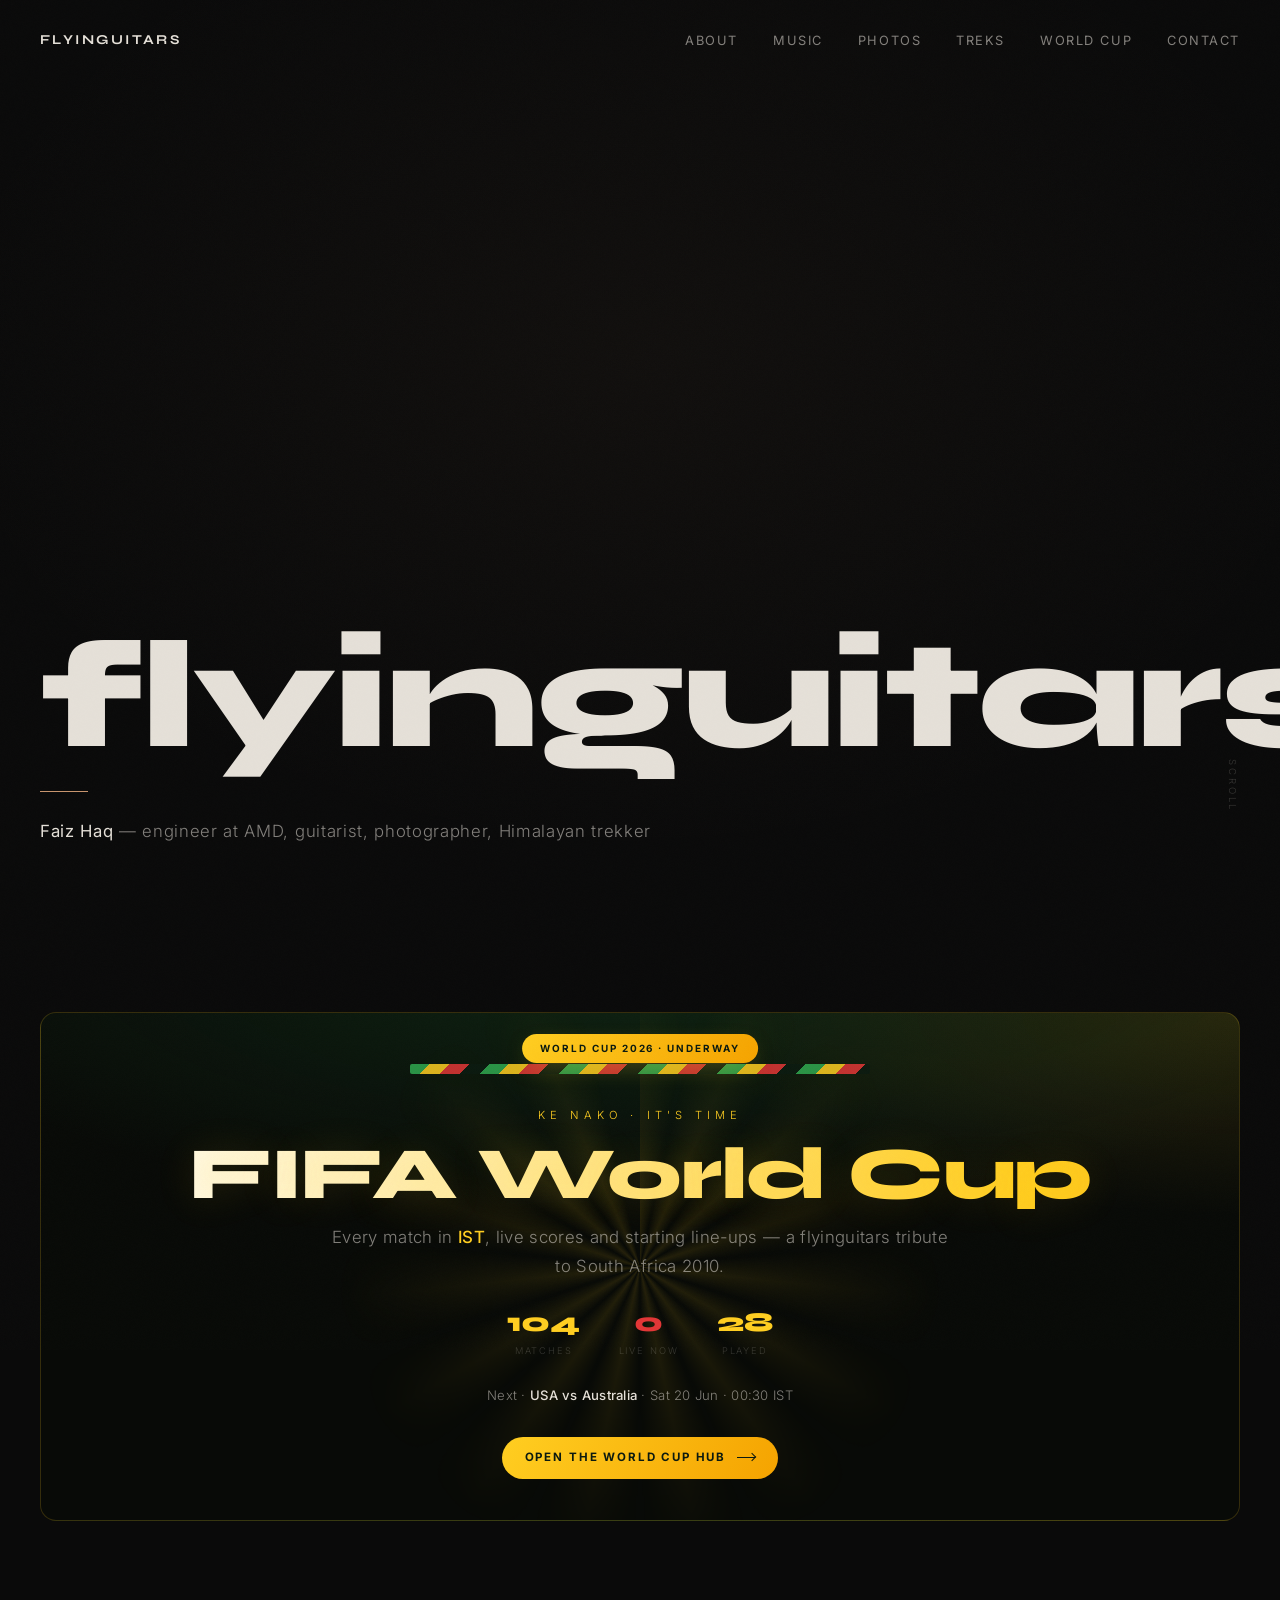
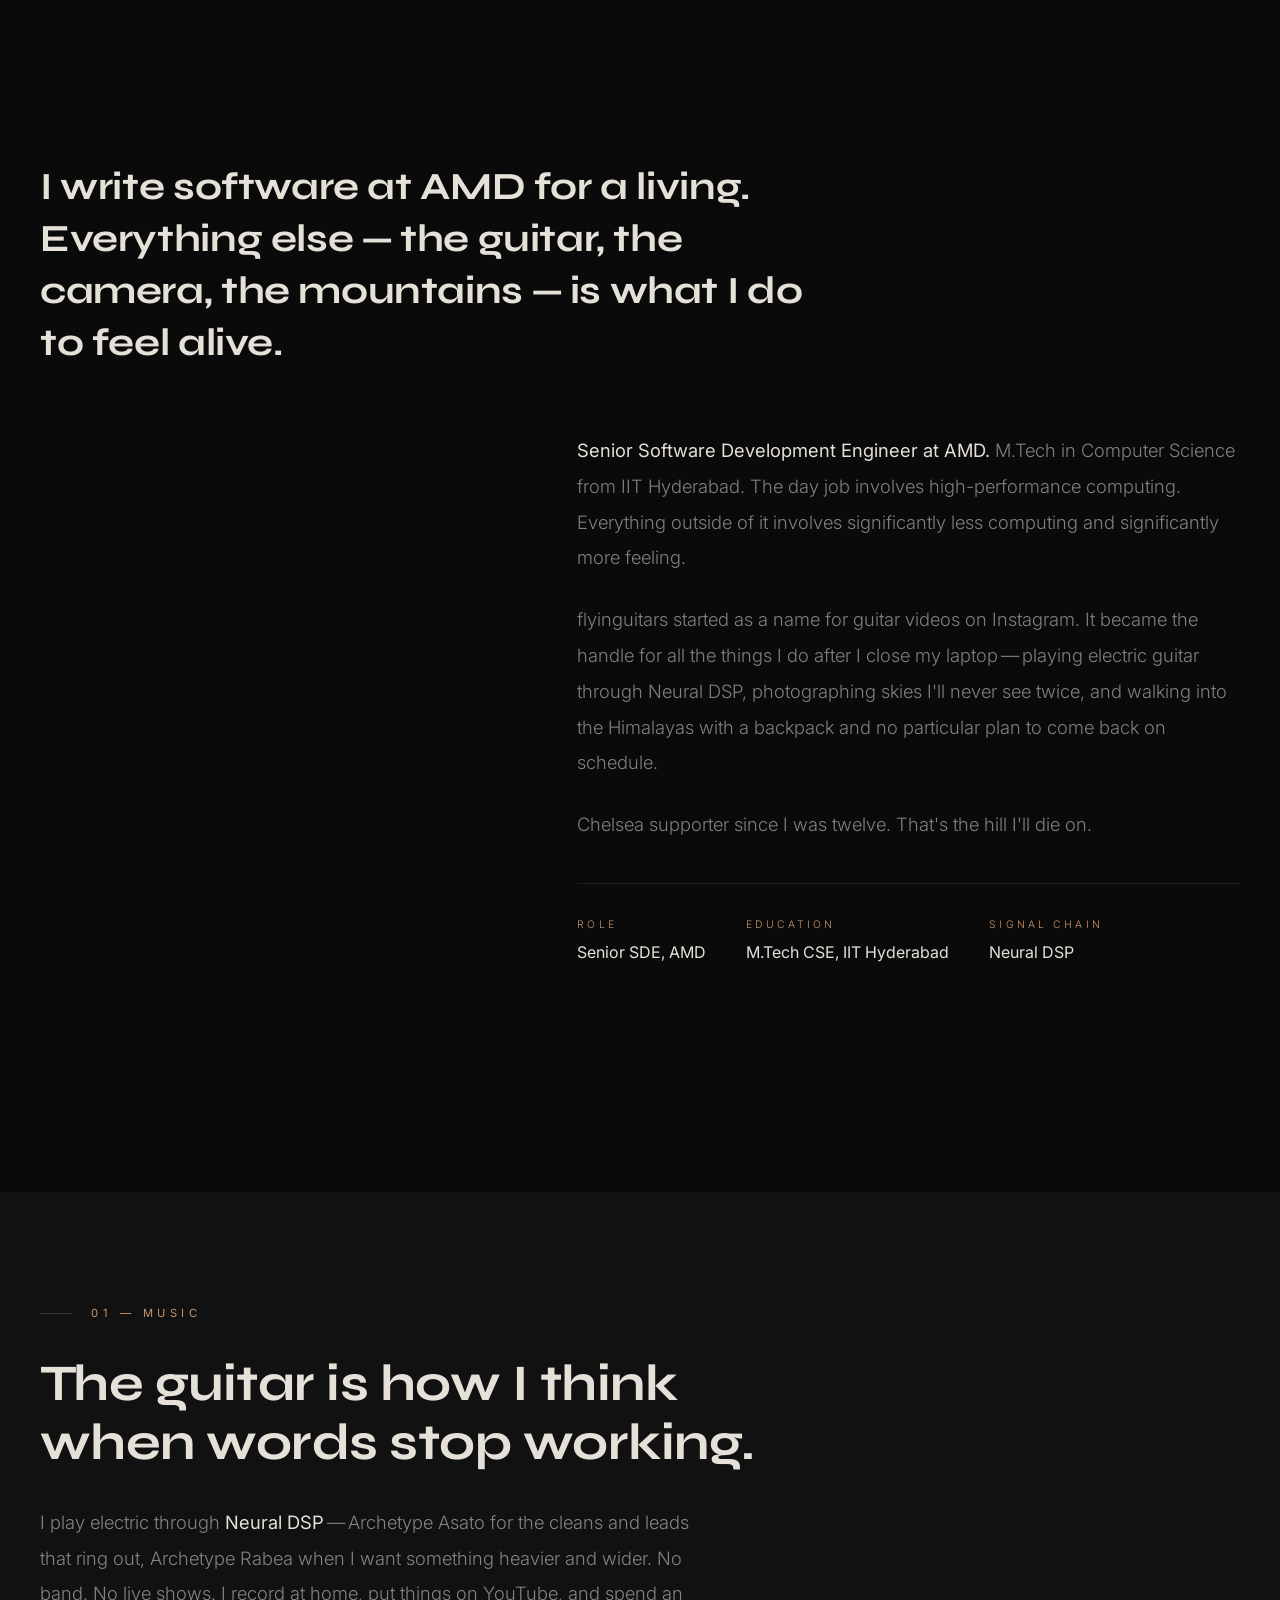
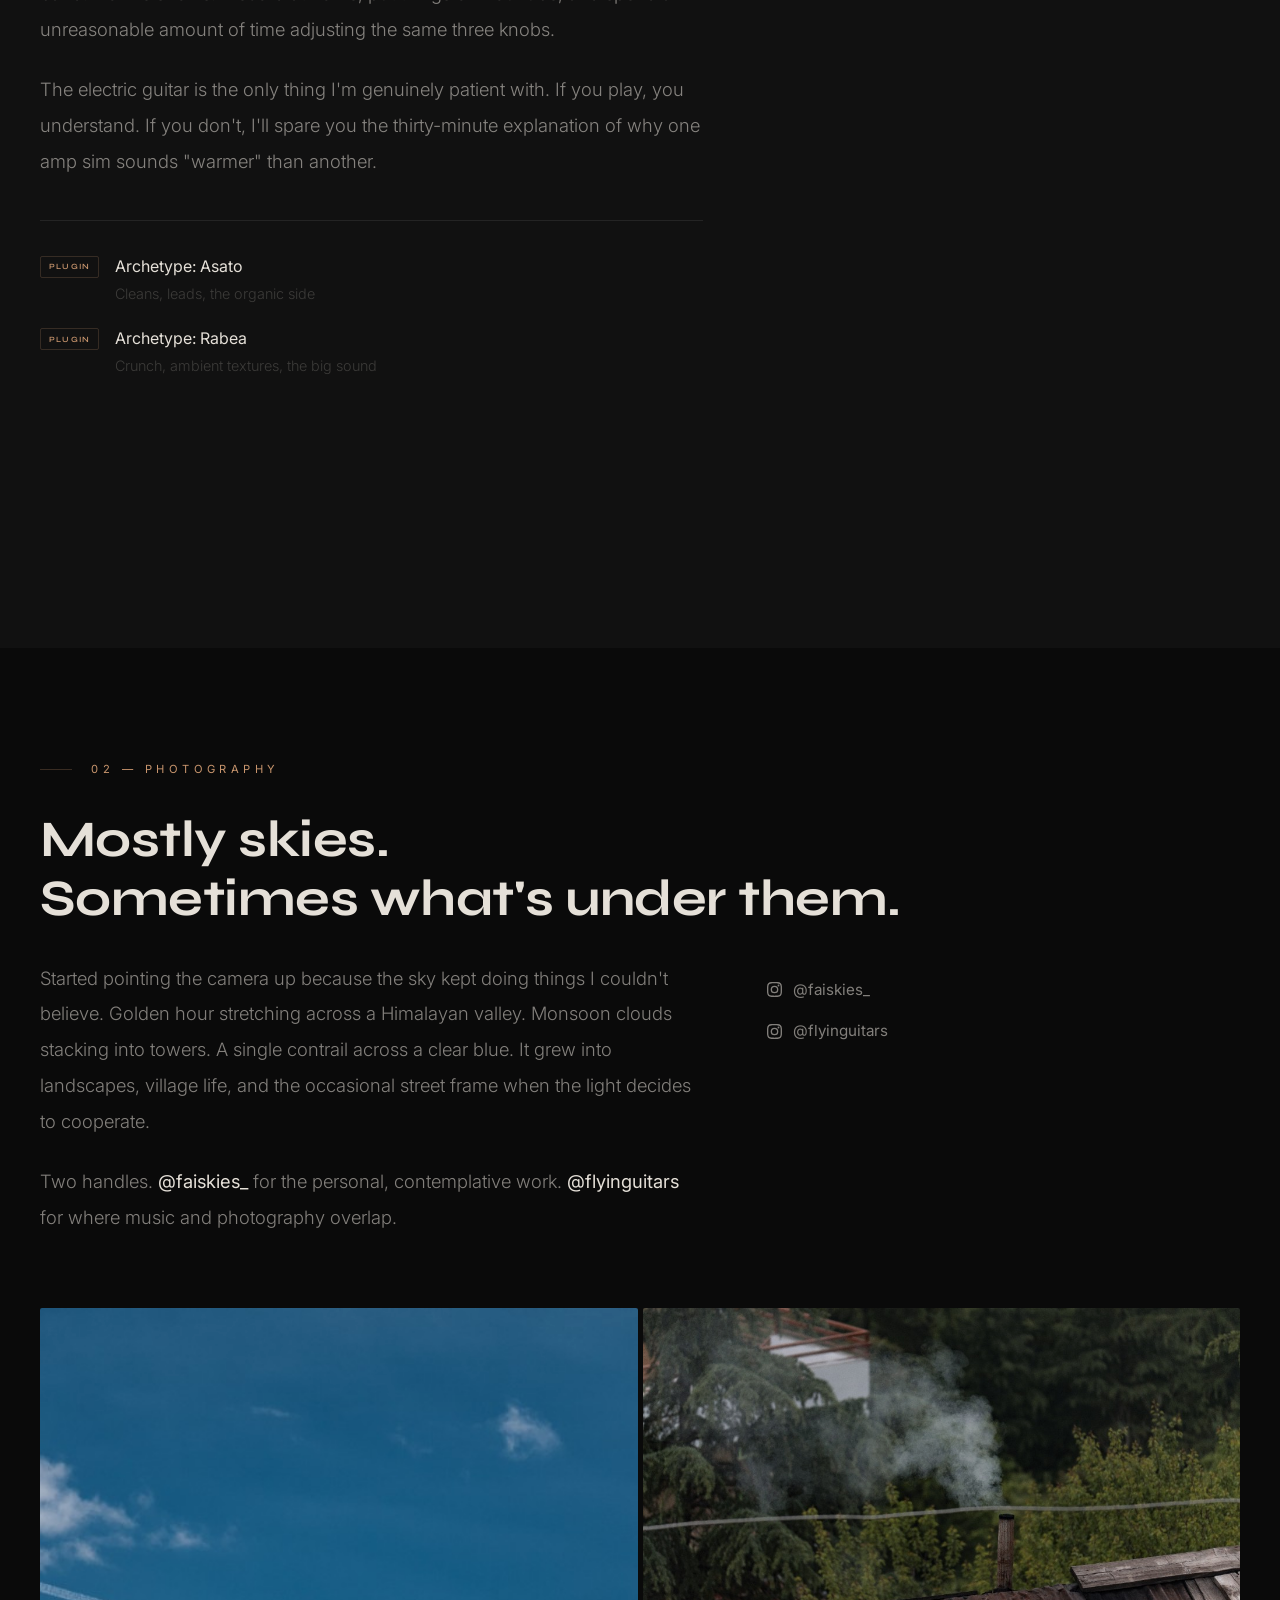
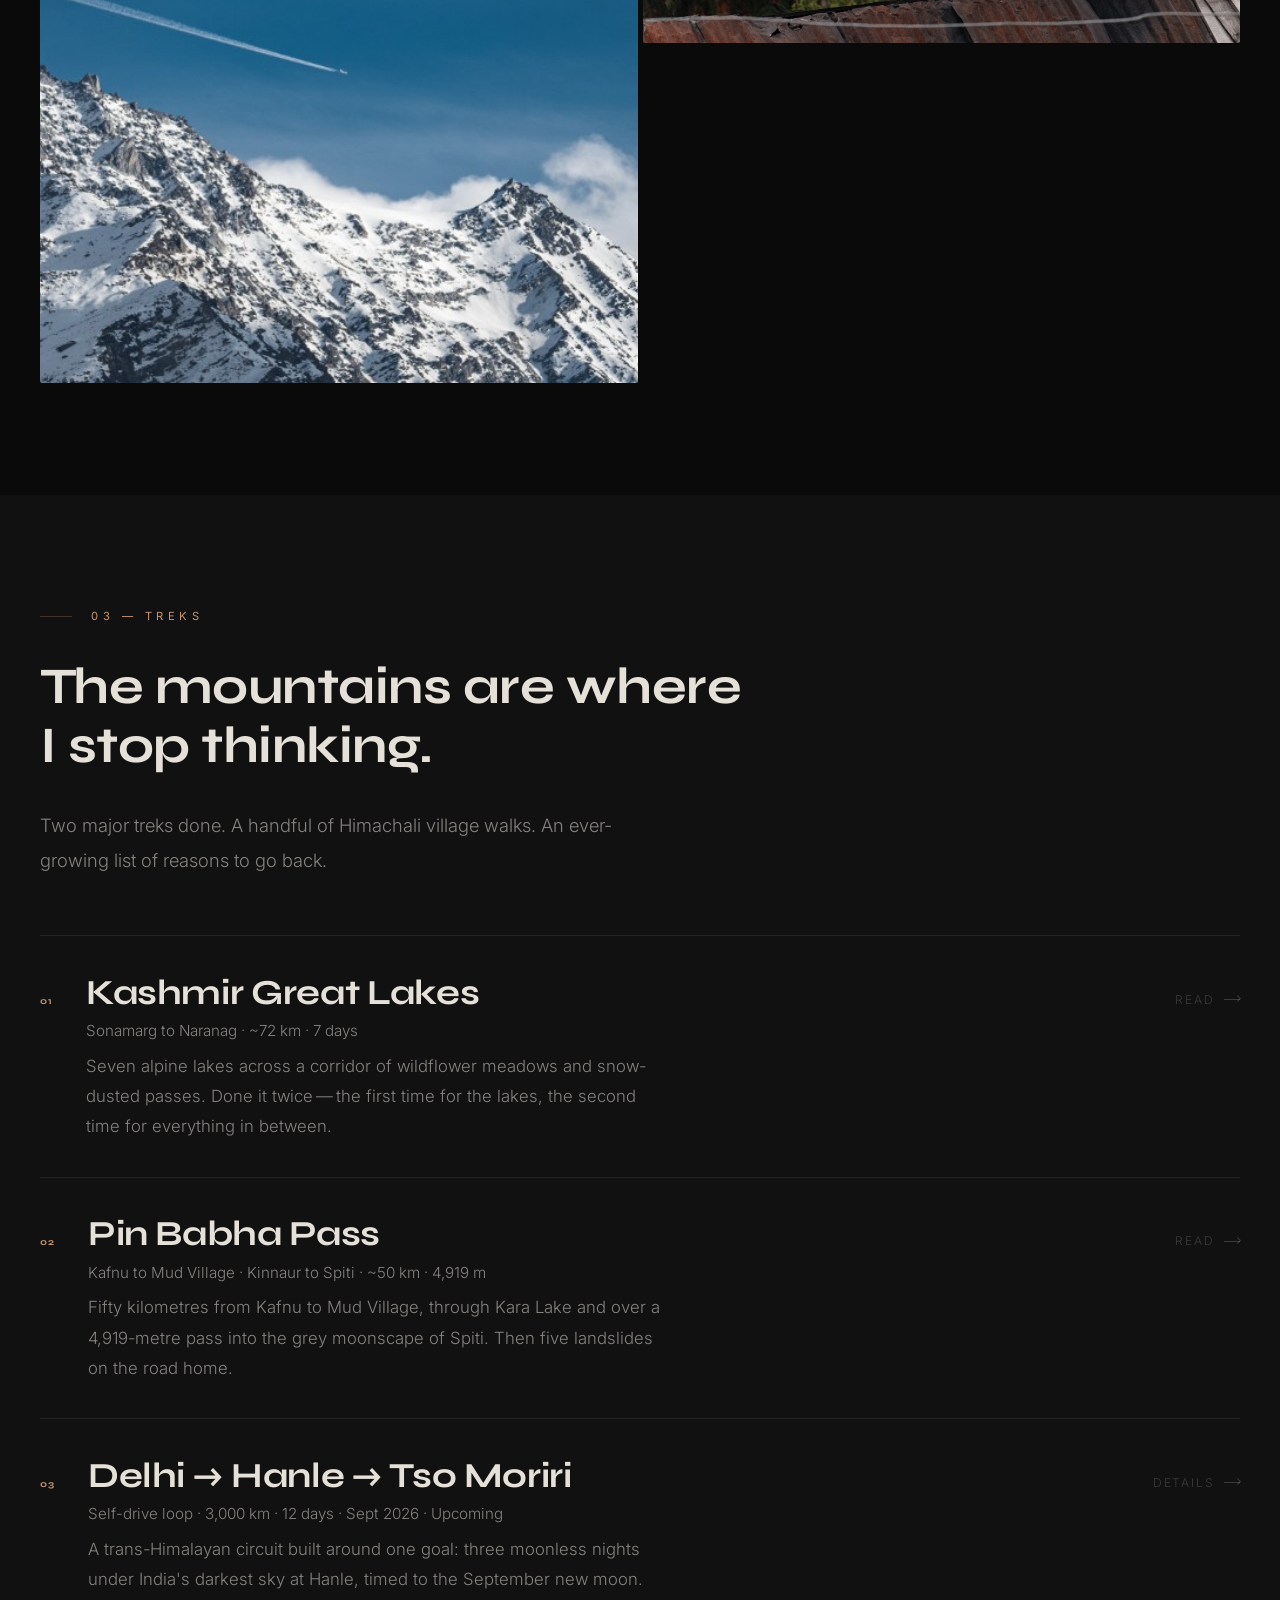
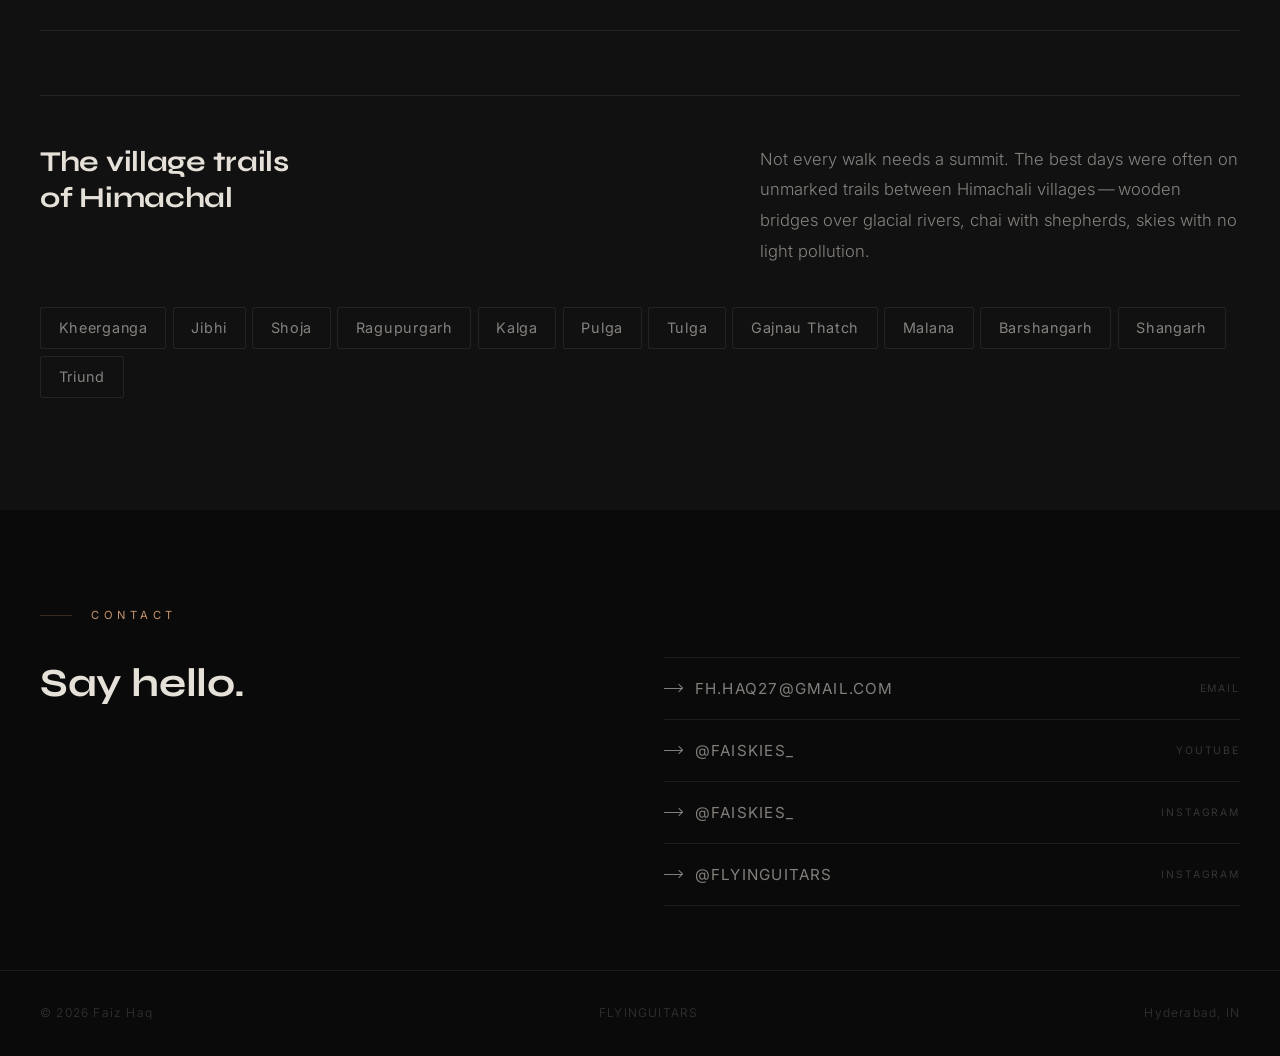
==== commit fdea060d: "Feature World Cup poster near the top of the home page - Move the WC poster to right after the hero " ====
--- a/index.html
+++ b/index.html
@@ -557,6 +557,26 @@
             <span class="hero-scroll-text">Scroll</span>
             <div class="hero-scroll-line"></div>
         </div>
+    </section>
+
+    <section class="wc-home" id="worldcup">
+        <a class="wc-poster reveal" href="worldcup.html" aria-label="Open the FIFA World Cup hub">
+            <span class="wc-poster-flag" id="wcPosterFlag">World Cup 2026 · Underway</span>
+            <div class="wc-ribbon"></div>
+            <div class="wc-kicker">Ke Nako · It's Time</div>
+            <h2 class="wc-title">FIFA World Cup</h2>
+            <p class="wc-sub">
+                Every match in <strong>IST</strong>, live scores and starting line-ups —
+                a flyinguitars tribute to South Africa 2010.
+            </p>
+            <div class="wc-poster-stats" id="wcPosterStats">
+                <div class="wc-poster-stat"><div class="n" id="wcPosterTotal">—</div><div class="l">Matches</div></div>
+                <div class="wc-poster-stat"><div class="n live" id="wcPosterLive">—</div><div class="l">Live now</div></div>
+                <div class="wc-poster-stat"><div class="n" id="wcPosterDone">—</div><div class="l">Played</div></div>
+            </div>
+            <div class="wc-poster-next" id="wcPosterNext"></div>
+            <span class="wc-poster-cta">Open the World Cup hub <span class="arrow"></span></span>
+        </a>
     </section>
 
     <section class="intro" id="about">
@@ -790,25 +810,6 @@
         </div>
     </section>
 
-    <section class="wc-home" id="worldcup">
-        <a class="wc-poster reveal" href="worldcup.html" aria-label="Open the FIFA World Cup hub">
-            <div class="wc-ribbon"></div>
-            <div class="wc-kicker">Ke Nako · It's Time</div>
-            <h2 class="wc-title">FIFA World Cup</h2>
-            <p class="wc-sub">
-                Every match in <strong>IST</strong>, live scores and starting line-ups —
-                a flyinguitars tribute to South Africa 2010.
-            </p>
-            <div class="wc-poster-stats" id="wcPosterStats">
-                <div class="wc-poster-stat"><div class="n" id="wcPosterTotal">—</div><div class="l">Matches</div></div>
-                <div class="wc-poster-stat"><div class="n live" id="wcPosterLive">—</div><div class="l">Live now</div></div>
-                <div class="wc-poster-stat"><div class="n" id="wcPosterDone">—</div><div class="l">Played</div></div>
-            </div>
-            <div class="wc-poster-next" id="wcPosterNext"></div>
-            <span class="wc-poster-cta">Open the World Cup hub <span class="arrow"></span></span>
-        </a>
-    </section>
-
     <section class="contact" id="contact">
         <div class="section-inner">
             <div class="section-tag reveal">Contact</div>
@@ -908,6 +909,7 @@
         var elLive = document.getElementById('wcPosterLive');
         var elDone = document.getElementById('wcPosterDone');
         var elNext = document.getElementById('wcPosterNext');
+        var elFlag = document.getElementById('wcPosterFlag');
 
         function fill() {
             fetch('wc-data.json?t=' + Date.now(), { cache: 'no-store' })
@@ -919,6 +921,16 @@
                     elTotal.textContent = ms.length || '—';
                     elLive.textContent = live.length;
                     elDone.textContent = done.length;
+
+                    if (elFlag) {
+                        if (live.length) {
+                            elFlag.classList.add('is-live');
+                            elFlag.textContent = live.length + ' Live Now';
+                        } else {
+                            elFlag.classList.remove('is-live');
+                            elFlag.textContent = 'World Cup 2026 · Underway';
+                        }
+                    }
 
                     if (live.length) {
                         var l = live[0];
--- a/wc.css
+++ b/wc.css
@@ -495,6 +495,37 @@
     z-index: 0;
 }
 .wc-poster > * { position: relative; z-index: 2; }
+.wc-poster-flag {
+    position: absolute;
+    top: 1.3rem; left: 50%;
+    transform: translateX(-50%);
+    z-index: 3;
+    display: inline-flex;
+    align-items: center;
+    gap: 0.5rem;
+    font-family: var(--font-body);
+    font-size: 0.62rem;
+    font-weight: 700;
+    letter-spacing: 0.2em;
+    text-transform: uppercase;
+    color: var(--wc-ink);
+    background: linear-gradient(120deg, var(--wc-gold), var(--wc-gold-deep));
+    padding: 0.4rem 1.1rem;
+    border-radius: 100px;
+    white-space: nowrap;
+    box-shadow: 0 8px 24px -10px rgba(255, 206, 33, 0.6);
+}
+.wc-poster-flag.is-live {
+    color: #fff;
+    background: linear-gradient(120deg, var(--wc-red), #b81d1d);
+    box-shadow: 0 8px 24px -10px rgba(226, 54, 54, 0.7);
+}
+.wc-poster-flag.is-live::before {
+    content: '';
+    width: 7px; height: 7px; border-radius: 50%;
+    background: #fff;
+    animation: wcPulse 1.2s infinite;
+}
 .wc-poster:hover {
     transform: translateY(-5px);
     border-color: rgba(255, 206, 33, 0.4);
@@ -570,6 +601,6 @@
     .wc-player { width: 50px; }
     .wc-player-name { font-size: 0.55rem; max-width: 52px; }
     .wc-home { padding: 5rem 1.5rem; }
-    .wc-poster { padding: 2.4rem 1.3rem 2rem; }
+    .wc-poster { padding: 3.2rem 1.3rem 2rem; }
     .wc-poster-stats { gap: 1.6rem; }
 }
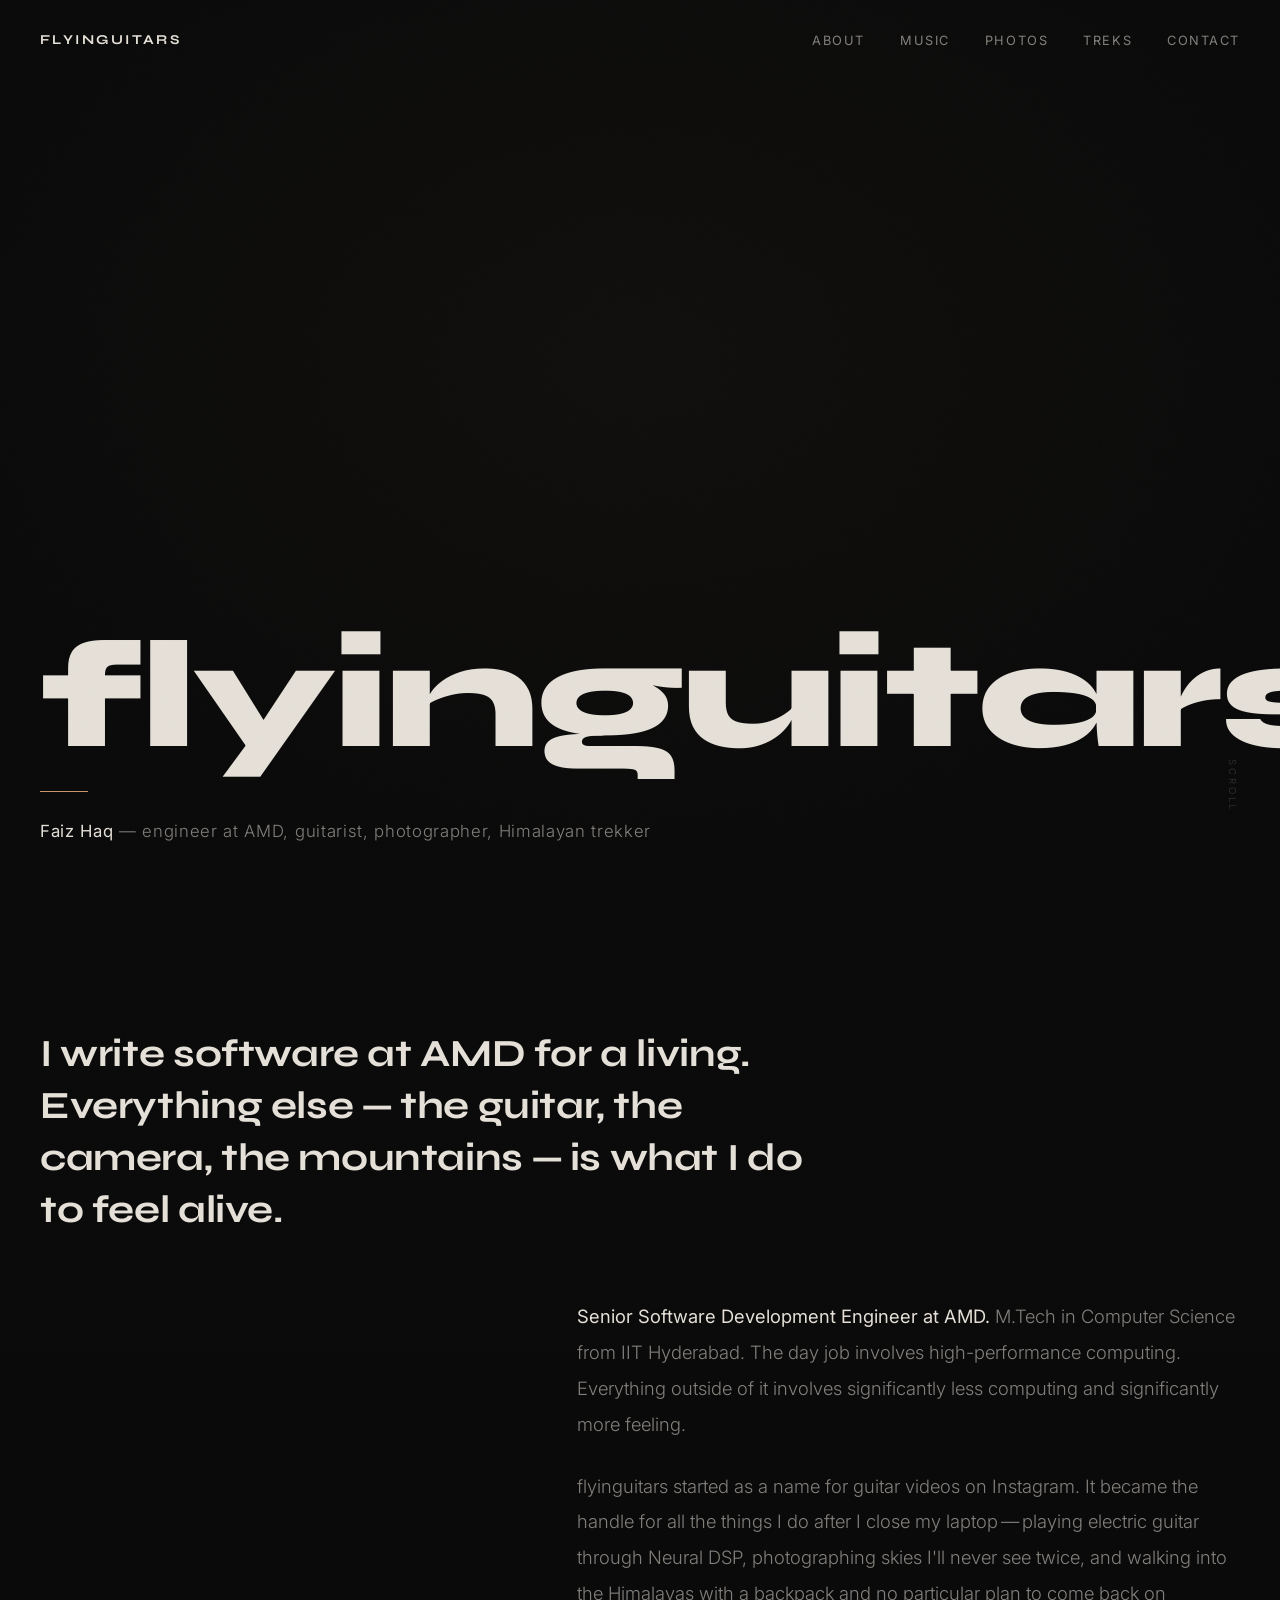
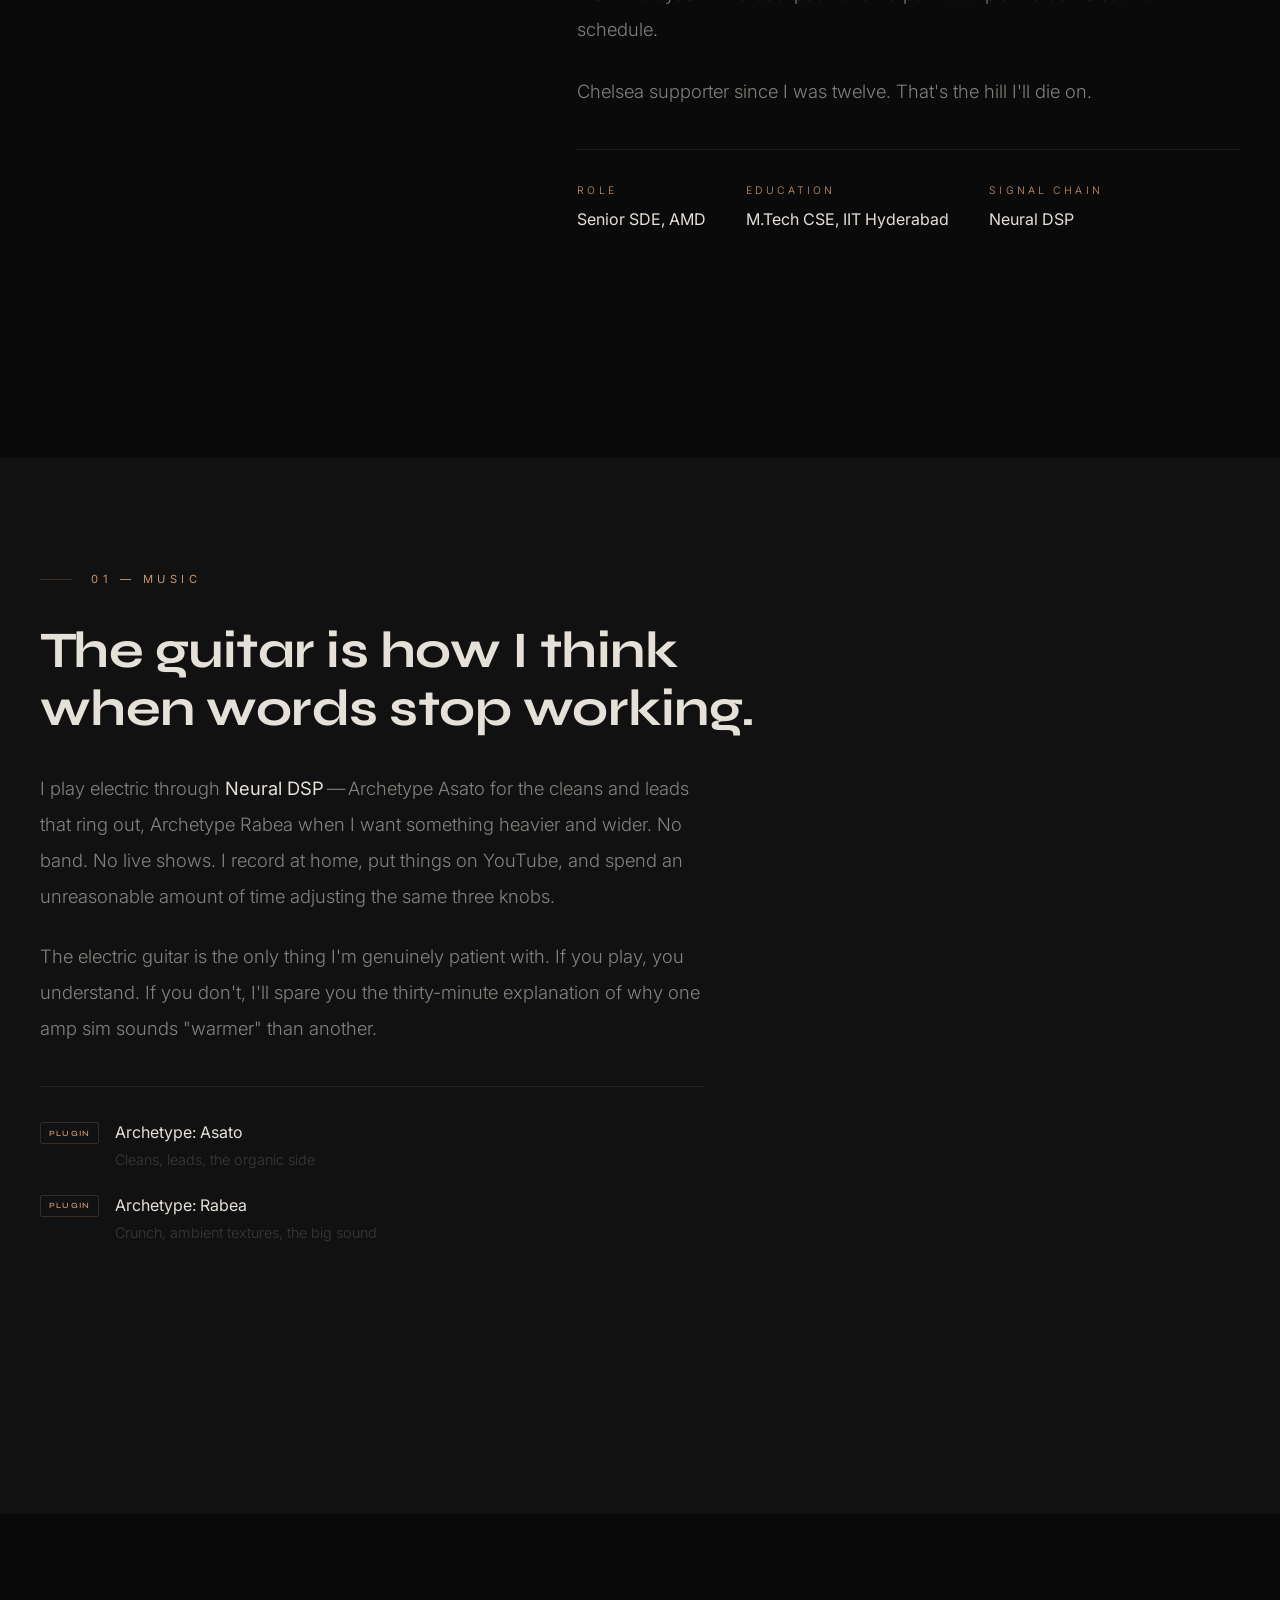
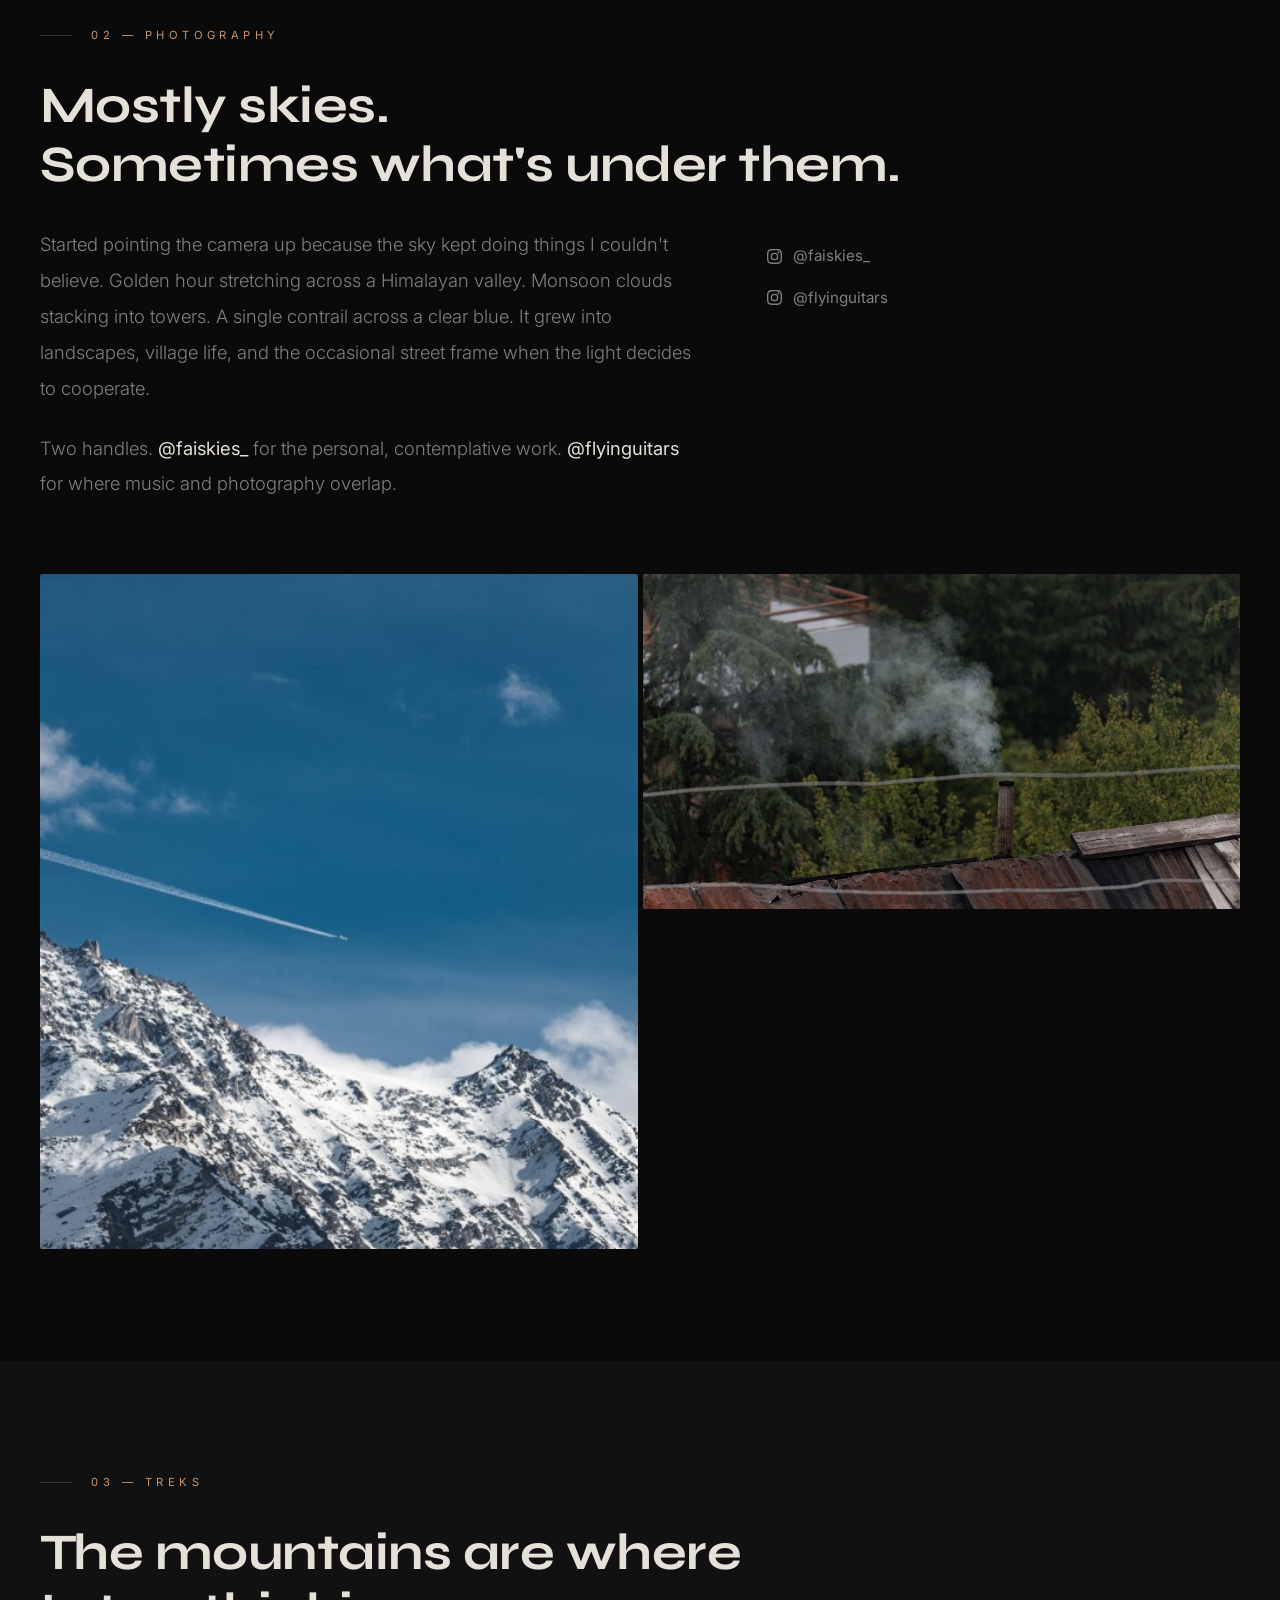
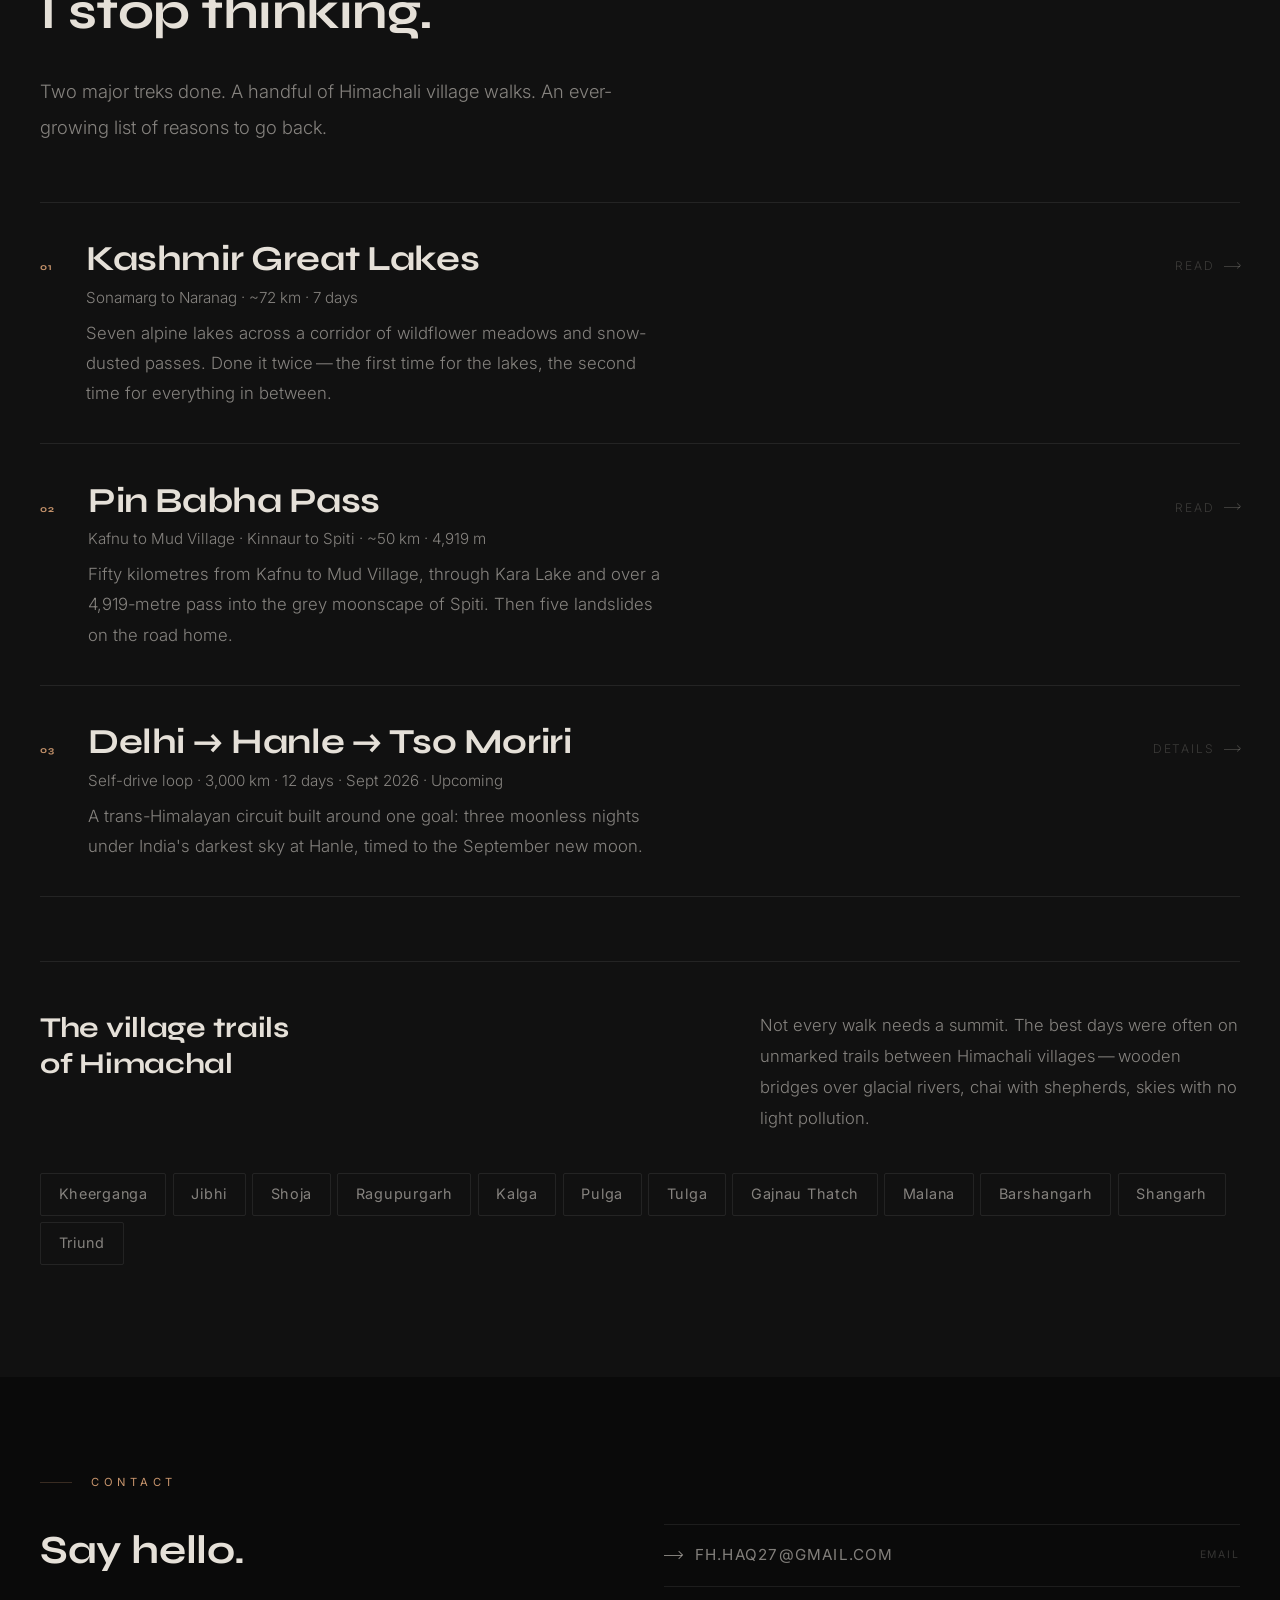
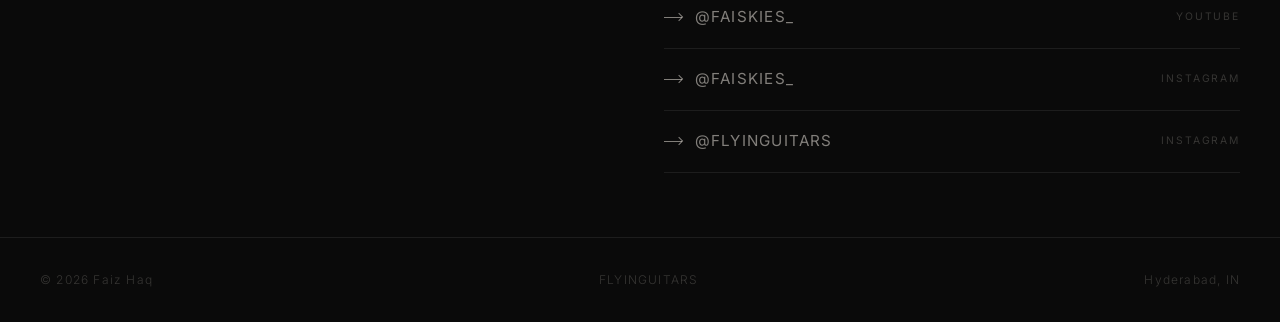
==== commit bd5fa946: "Remove FIFA World Cup section and its data updater Deletes the World Cup hub page, home-page poster," ====
--- a/index.html
+++ b/index.html
@@ -14,7 +14,6 @@
     <link rel="preconnect" href="https://fonts.gstatic.com" crossorigin>
     <link href="https://fonts.googleapis.com/css2?family=Syne:wght@600;700;800&family=Inter:ital,wght@0,300;0,400;0,500;1,300;1,400&display=swap" rel="stylesheet">
     <link rel="stylesheet" href="style.css">
-    <link rel="stylesheet" href="wc.css">
     <style>
         /* ——— HERO ——— */
         .hero {
@@ -529,7 +528,6 @@
             <li><a href="#music">Music</a></li>
             <li><a href="#photography">Photos</a></li>
             <li><a href="#treks">Treks</a></li>
-            <li><a href="worldcup.html">World Cup</a></li>
             <li><a href="#contact">Contact</a></li>
         </ul>
         <button class="nav-toggle" id="navToggle" aria-label="Menu">
@@ -542,7 +540,6 @@
         <a href="#music">Music</a>
         <a href="#photography">Photos</a>
         <a href="#treks">Treks</a>
-        <a href="worldcup.html">World Cup</a>
         <a href="#contact">Contact</a>
     </div>
 
@@ -557,26 +554,6 @@
             <span class="hero-scroll-text">Scroll</span>
             <div class="hero-scroll-line"></div>
         </div>
-    </section>
-
-    <section class="wc-home" id="worldcup">
-        <a class="wc-poster reveal" href="worldcup.html" aria-label="Open the FIFA World Cup hub">
-            <span class="wc-poster-flag" id="wcPosterFlag">World Cup 2026 · Underway</span>
-            <div class="wc-ribbon"></div>
-            <div class="wc-kicker">Ke Nako · It's Time</div>
-            <h2 class="wc-title">FIFA World Cup</h2>
-            <p class="wc-sub">
-                Every match in <strong>IST</strong>, live scores and starting line-ups —
-                a flyinguitars tribute to South Africa 2010.
-            </p>
-            <div class="wc-poster-stats" id="wcPosterStats">
-                <div class="wc-poster-stat"><div class="n" id="wcPosterTotal">—</div><div class="l">Matches</div></div>
-                <div class="wc-poster-stat"><div class="n live" id="wcPosterLive">—</div><div class="l">Live now</div></div>
-                <div class="wc-poster-stat"><div class="n" id="wcPosterDone">—</div><div class="l">Played</div></div>
-            </div>
-            <div class="wc-poster-next" id="wcPosterNext"></div>
-            <span class="wc-poster-cta">Open the World Cup hub <span class="arrow"></span></span>
-        </a>
     </section>
 
     <section class="intro" id="about">
@@ -900,60 +877,5 @@
     })();
     </script>
 
-    <script>
-    /* ——— FIFA World Cup home-page poster (teaser stats only) ——— */
-    (function () {
-        var poster = document.getElementById('wcPosterStats');
-        if (!poster) return;
-        var elTotal = document.getElementById('wcPosterTotal');
-        var elLive = document.getElementById('wcPosterLive');
-        var elDone = document.getElementById('wcPosterDone');
-        var elNext = document.getElementById('wcPosterNext');
-        var elFlag = document.getElementById('wcPosterFlag');
-
-        function fill() {
-            fetch('wc-data.json?t=' + Date.now(), { cache: 'no-store' })
-                .then(function (r) { return r.json(); })
-                .then(function (data) {
-                    var ms = data.matches || [];
-                    var live = ms.filter(function (m) { return m.live; });
-                    var done = ms.filter(function (m) { return m.finished; });
-                    elTotal.textContent = ms.length || '—';
-                    elLive.textContent = live.length;
-                    elDone.textContent = done.length;
-
-                    if (elFlag) {
-                        if (live.length) {
-                            elFlag.classList.add('is-live');
-                            elFlag.textContent = live.length + ' Live Now';
-                        } else {
-                            elFlag.classList.remove('is-live');
-                            elFlag.textContent = 'World Cup 2026 · Underway';
-                        }
-                    }
-
-                    if (live.length) {
-                        var l = live[0];
-                        elNext.innerHTML = 'Live now · <strong>' + l.home.short + ' ' +
-                            (l.score.home == null ? 0 : l.score.home) + '–' +
-                            (l.score.away == null ? 0 : l.score.away) + ' ' + l.away.short + '</strong>' +
-                            (l.minute ? " · " + l.minute + "'" : '');
-                    } else {
-                        var up = ms.filter(function (m) { return !m.live && !m.finished; });
-                        if (up.length) {
-                            var n = up[0];
-                            elNext.innerHTML = 'Next · <strong>' + n.home.short + ' vs ' + n.away.short +
-                                '</strong> · ' + ((n.ist && n.ist.label) || 'TBD');
-                        } else {
-                            elNext.textContent = '';
-                        }
-                    }
-                })
-                .catch(function () {});
-        }
-        fill();
-        setInterval(fill, 60000);
-    })();
-    </script>
 </body>
 </html>
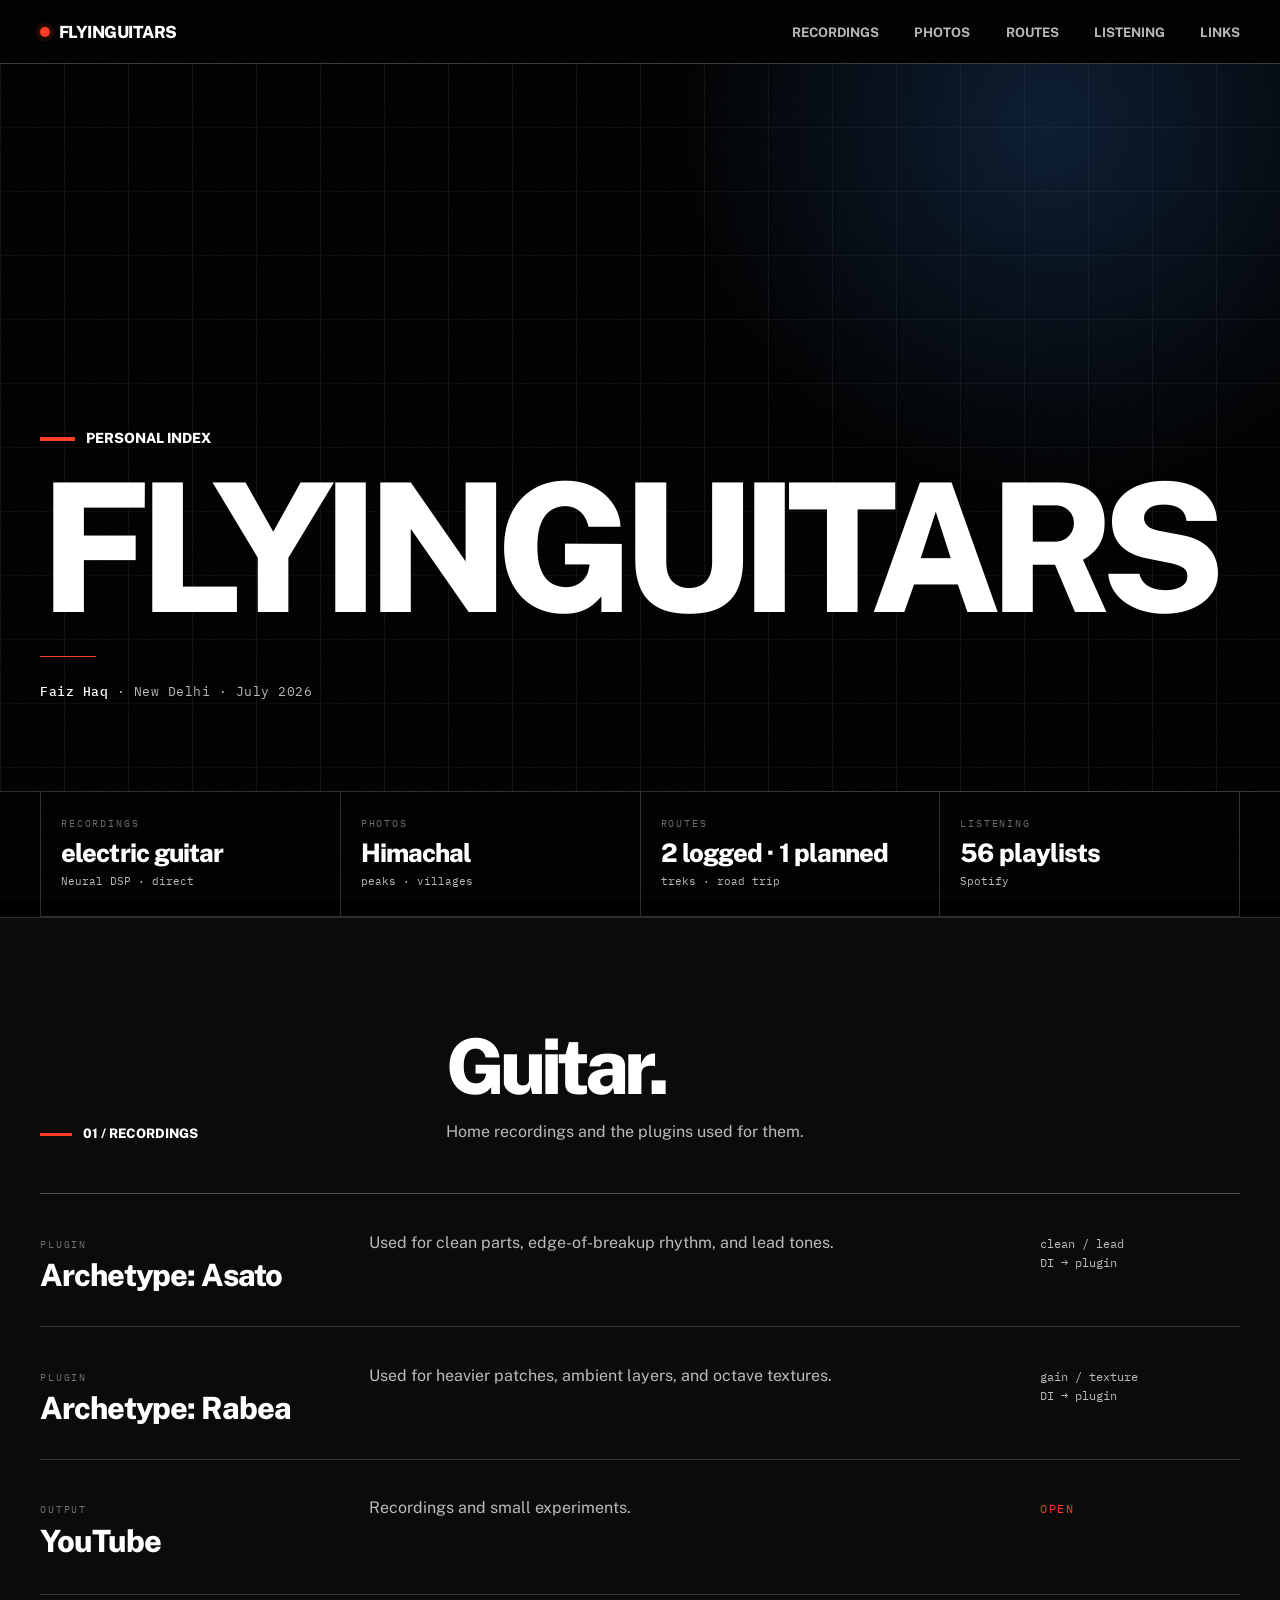
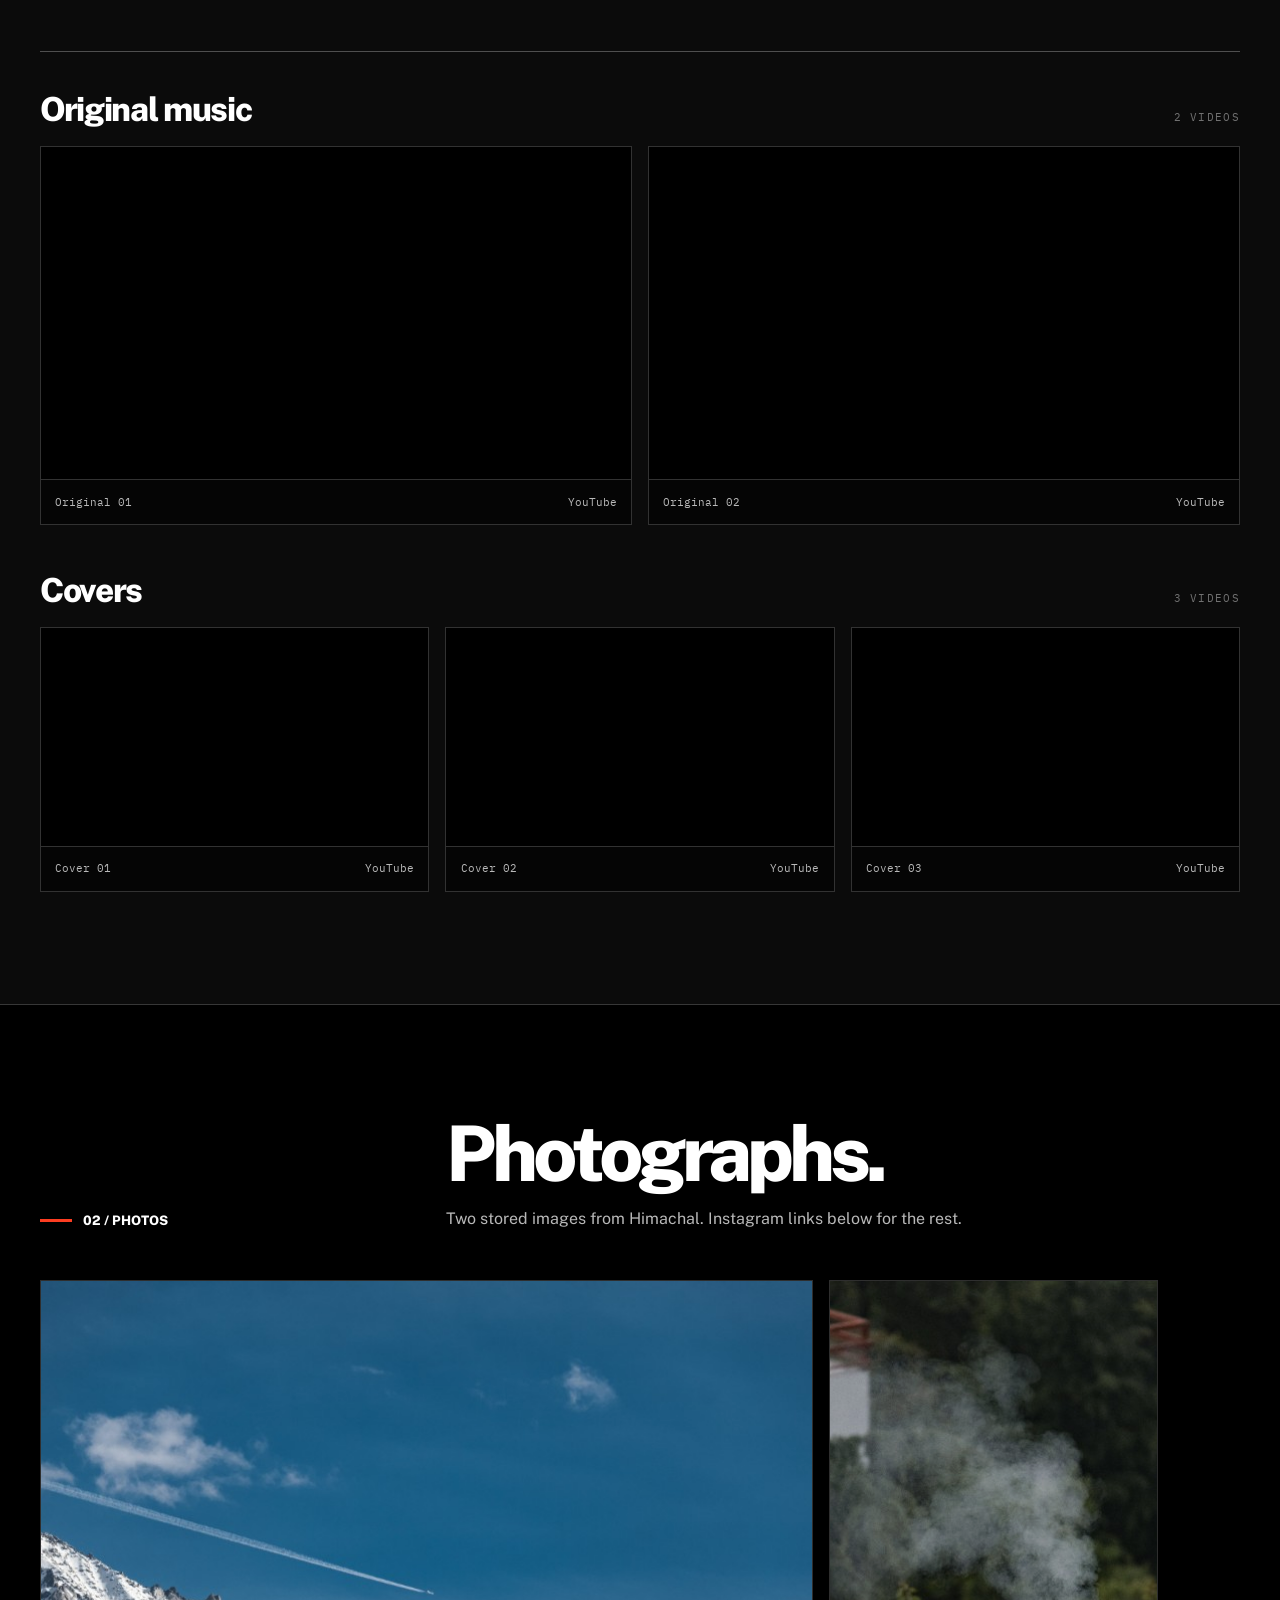
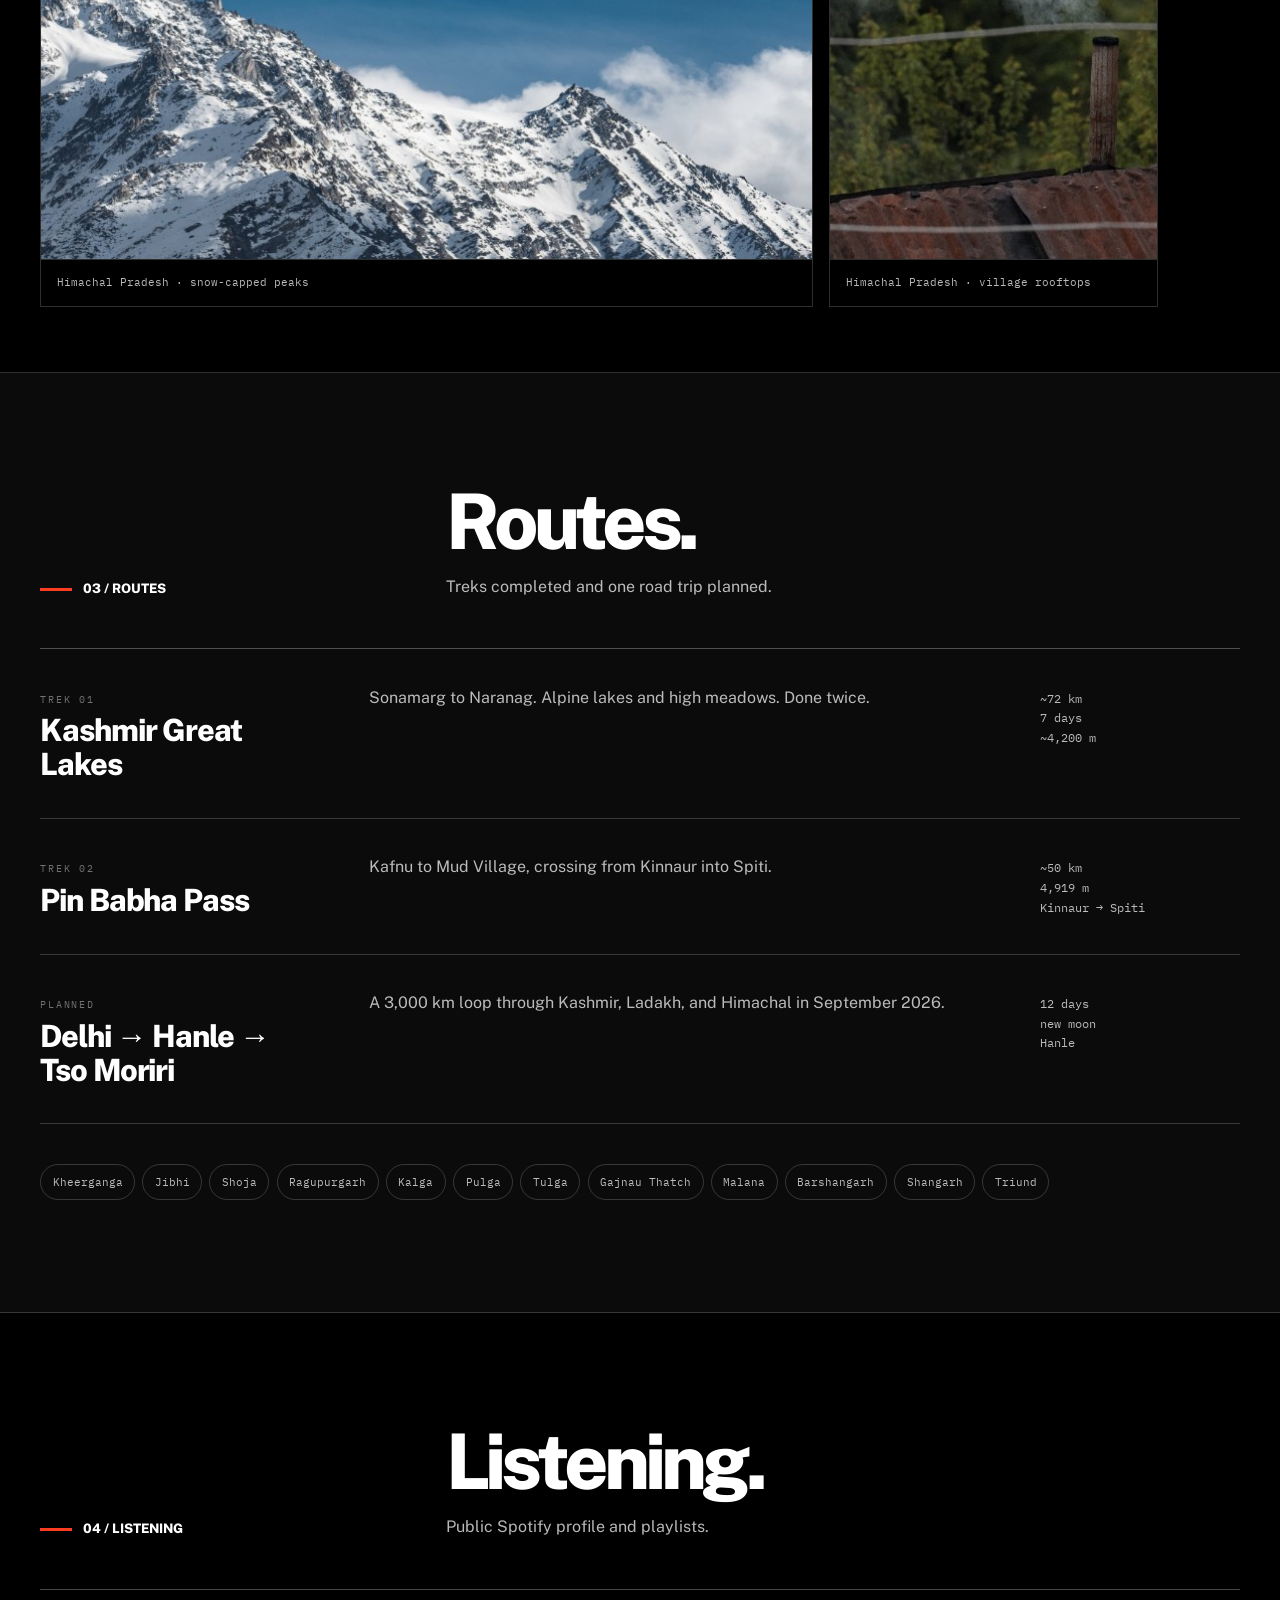
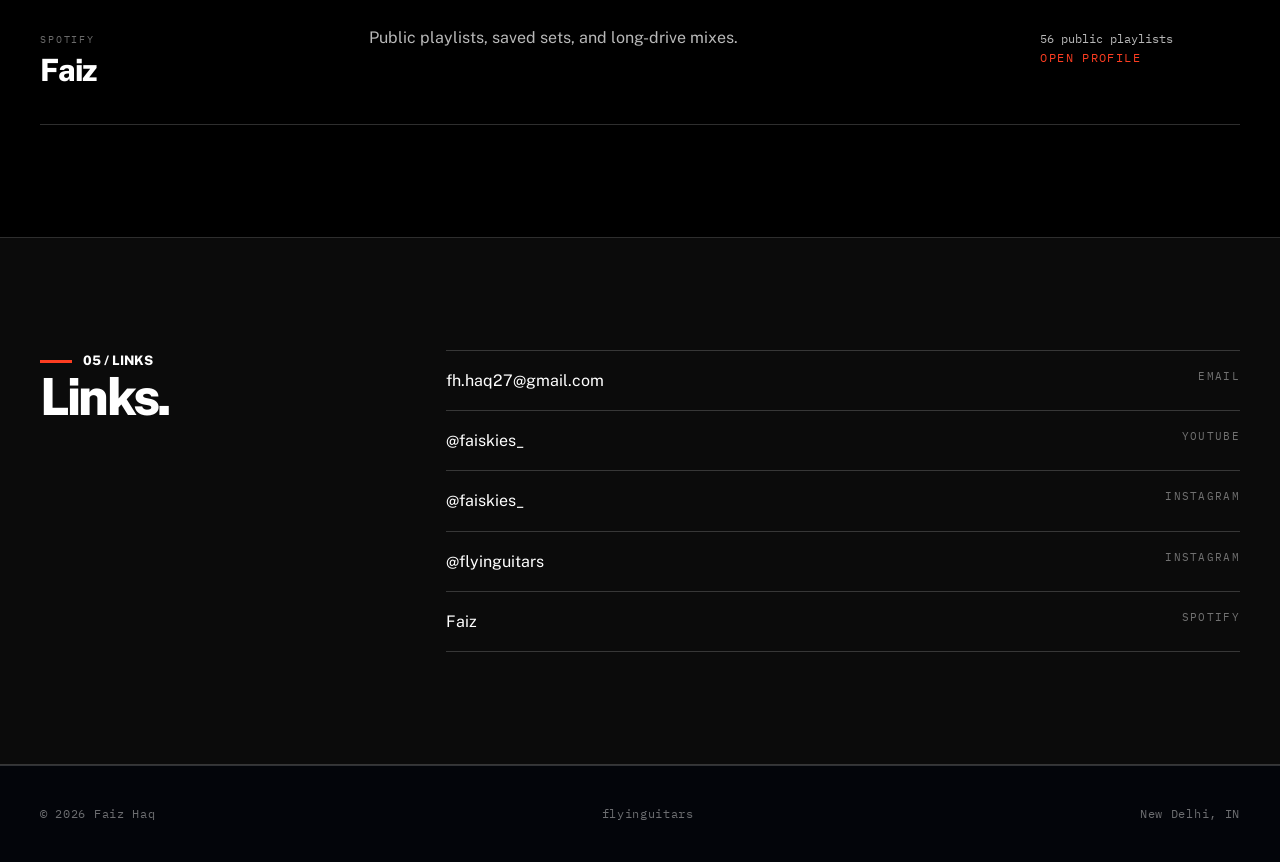
==== commit 455cd502: "Redesign site as personal field index Co-authored-by: Cursor <cursoragent@cursor.com>" ====
--- a/index.html
+++ b/index.html
@@ -4,517 +4,381 @@
     <meta charset="UTF-8">
     <meta name="viewport" content="width=device-width, initial-scale=1.0">
     <title>flyinguitars — Faiz Haq</title>
-    <meta name="description" content="Faiz Haq — Senior SDE at AMD, IIT Hyderabad alumnus. Guitarist, photographer, Himalayan trekker.">
-    <meta name="theme-color" content="#0a0a0a">
+    <meta name="description" content="flyinguitars — recordings, photographs, routes, and listening notes by Faiz Haq.">
+    <meta name="theme-color" content="#05070d">
     <meta property="og:title" content="flyinguitars — Faiz Haq">
-    <meta property="og:description" content="Engineer at AMD. Guitarist. Photographer. Himalayan trekker.">
+    <meta property="og:description" content="Recordings, photographs, routes, and listening notes.">
     <meta property="og:type" content="website">
     <meta property="og:url" content="https://flyinguitars.in">
     <link rel="preconnect" href="https://fonts.googleapis.com">
     <link rel="preconnect" href="https://fonts.gstatic.com" crossorigin>
-    <link href="https://fonts.googleapis.com/css2?family=Syne:wght@600;700;800&family=Inter:ital,wght@0,300;0,400;0,500;1,300;1,400&display=swap" rel="stylesheet">
+    <link href="https://fonts.googleapis.com/css2?family=Public+Sans:wght@400;500;600;700;800&family=IBM+Plex+Mono:wght@400;500&display=swap" rel="stylesheet">
     <link rel="stylesheet" href="style.css">
     <style>
-        /* ——— HERO ——— */
+        .site-shell { min-height: 100vh; }
+
         .hero {
-            position: relative;
-            height: 100vh;
-            min-height: 580px;
+            min-height: 88vh;
+            padding: 10rem 2.5rem 5.5rem;
             display: flex;
             align-items: flex-end;
-            padding: 0 2.5rem 6vh;
-            overflow: hidden;
-        }
-        .hero-bg {
-            position: absolute;
-            inset: 0;
-            background: radial-gradient(ellipse 70% 70% at 50% 40%, rgba(200,149,109,0.04) 0%, transparent 80%),
-                        var(--bg);
-        }
-        .hero-content {
-            position: relative; z-index: 2;
+            border-bottom: 1px solid var(--border);
+            background:
+                radial-gradient(circle at 82% 16%, rgba(43,108,191,0.26), transparent 30%),
+                linear-gradient(90deg, rgba(255,255,255,0.06) 1px, transparent 1px),
+                linear-gradient(0deg, rgba(255,255,255,0.04) 1px, transparent 1px),
+                var(--bg);
+            background-size: auto, 64px 64px, 64px 64px, auto;
+        }
+        .hero-inner {
             max-width: var(--max-w);
             width: 100%;
             margin: 0 auto;
         }
-        .hero-name {
+        .eyebrow {
+            font-family: var(--font-display);
+            font-size: 0.88rem;
+            font-weight: 800;
+            letter-spacing: 0;
+            text-transform: uppercase;
+            color: var(--text);
+            margin-bottom: 1.2rem;
+            display: inline-flex;
+            align-items: center;
+            gap: 0.65rem;
+        }
+        .eyebrow::before {
+            content: '';
+            width: 2.2rem;
+            height: 0.22rem;
+            background: var(--accent);
+            display: inline-block;
+        }
+        .hero-title {
             font-family: var(--font-display);
             font-weight: 800;
-            font-size: clamp(3.4rem, 12vw, 10rem);
-            letter-spacing: -0.02em;
-            line-height: 0.9;
-            color: var(--text);
-            opacity: 0;
-            transform: translateY(40px);
-            animation: fadeUp 1.2s var(--ease) 0.3s forwards;
-        }
-        .hero-line {
-            width: 48px; height: 1px;
+            font-size: clamp(4.5rem, 14vw, 11.5rem);
+            line-height: 0.86;
+            letter-spacing: -0.07em;
+            text-transform: uppercase;
+        }
+        .hero-rule {
+            width: 56px;
+            height: 1px;
             background: var(--accent);
-            margin: 1.6rem 0;
-            opacity: 0;
-            transform: scaleX(0);
-            transform-origin: left;
-            animation: lineIn 0.8s var(--ease) 0.9s forwards;
+            margin: 2rem 0 1.5rem;
         }
         .hero-sub {
-            font-family: var(--font-body);
-            font-size: clamp(0.85rem, 1.4vw, 1.05rem);
-            font-weight: 300;
+            font-family: var(--font-mono);
+            font-size: clamp(0.74rem, 1vw, 0.84rem);
+            letter-spacing: 0.04em;
             color: var(--text-muted);
-            letter-spacing: 0.04em;
-            opacity: 0;
-            animation: fadeUp 1s var(--ease) 1.1s forwards;
-        }
-        .hero-sub strong { color: var(--text); font-weight: 400; }
-        .hero-scroll {
-            position: absolute;
-            bottom: 2.5rem; right: 2.5rem;
-            z-index: 2;
-            display: flex;
-            flex-direction: column;
-            align-items: center;
-            gap: 0.5rem;
-            opacity: 0;
-            animation: fadeIn 1s ease 2s forwards;
-        }
-        .hero-scroll-text {
-            font-size: 0.6rem;
-            letter-spacing: 0.3em;
+        }
+        .hero-sub strong { color: var(--text); font-weight: 500; }
+
+        .ledger {
+            padding: 0 2.5rem;
+            border-bottom: 1px solid var(--border);
+            background: #000;
+        }
+        .ledger-grid {
+            max-width: var(--max-w);
+            margin: 0 auto;
+            display: grid;
+            grid-template-columns: repeat(4, 1fr);
+            border-top: 0;
+            border-left: 1px solid var(--border);
+        }
+        .ledger-item {
+            padding: 1.45rem 1.25rem 1.55rem;
+            border-right: 1px solid var(--border);
+            border-bottom: 1px solid var(--border);
+            min-height: 110px;
+        }
+        .ledger-label,
+        .entry-label {
+            font-family: var(--font-mono);
+            font-size: 0.64rem;
+            letter-spacing: 0.18em;
             text-transform: uppercase;
             color: var(--text-dim);
-            writing-mode: vertical-rl;
-        }
-        .hero-scroll-line {
-            width: 1px; height: 40px;
-            position: relative; overflow: hidden;
-        }
-        .hero-scroll-line::after {
-            content: '';
-            position: absolute; top: -100%;
-            width: 1px; height: 100%;
-            background: var(--accent);
-            animation: scrollDrop 1.8s ease-in-out infinite;
-        }
-        @keyframes fadeUp { to { opacity: 1; transform: translateY(0); } }
-        @keyframes fadeIn { to { opacity: 1; } }
-        @keyframes lineIn { to { opacity: 1; transform: scaleX(1); } }
-        @keyframes scrollDrop { 0% { top: -100%; } 100% { top: 200%; } }
-
-        /* ——— INTRO ——— */
-        .intro { padding: 8rem 2.5rem; }
-        .intro-lead {
+            margin-bottom: 0.45rem;
+        }
+        .ledger-value {
             font-family: var(--font-display);
-            font-weight: 700;
-            font-size: clamp(1.5rem, 3.2vw, 2.4rem);
-            line-height: 1.35;
-            letter-spacing: -0.01em;
-            max-width: 800px;
-            margin-bottom: 4rem;
-        }
-        .intro-grid {
+            font-size: clamp(1.25rem, 2vw, 1.8rem);
+            font-weight: 800;
+            line-height: 1.05;
+            letter-spacing: -0.035em;
+        }
+        .ledger-note {
+            margin-top: 0.35rem;
+            font-family: var(--font-mono);
+            font-size: 0.7rem;
+            color: var(--text-muted);
+        }
+
+        .section {
+            padding: 7rem 2.5rem;
+            border-bottom: 1px solid var(--border);
+            background: #000;
+        }
+        .section.alt { background: #0b0b0b; }
+        .section-head {
+            max-width: var(--max-w);
+            margin: 0 auto 3rem;
             display: grid;
-            grid-template-columns: 5fr 7fr;
-            gap: 4rem;
-            align-items: start;
-        }
-        .intro-image {
-            aspect-ratio: 3/4;
-            overflow: hidden;
-            border-radius: 3px;
-            position: relative;
-        }
-        .intro-image img {
-            width: 100%; height: 100%;
-            object-fit: cover;
-            filter: grayscale(15%) contrast(1.05) brightness(0.92);
-            transition: filter 0.6s var(--ease), transform 0.6s var(--ease);
-        }
-        .intro-image:hover img {
-            filter: grayscale(0%) contrast(1.1) brightness(0.97);
-            transform: scale(1.03);
-        }
-        .intro-body p {
-            font-size: clamp(1rem, 1.5vw, 1.15rem);
-            font-weight: 300;
-            line-height: 1.95;
-            color: var(--text-muted);
-            margin-bottom: 1.6rem;
-        }
-        .intro-body p strong {
+            grid-template-columns: 0.45fr 1fr;
+            gap: 3rem;
+            align-items: end;
+        }
+        .section-index {
+            font-family: var(--font-display);
+            font-size: 0.82rem;
+            font-weight: 800;
+            letter-spacing: 0;
             color: var(--text);
-            font-weight: 400;
-        }
-        .intro-aside {
-            margin-top: 2.5rem;
-            padding-top: 2rem;
-            border-top: 1px solid var(--border);
+            text-transform: uppercase;
             display: flex;
-            gap: 2.5rem;
-            flex-wrap: wrap;
-        }
-        .intro-aside-item {}
-        .intro-aside-label {
-            font-size: 0.65rem;
-            letter-spacing: 0.3em;
-            text-transform: uppercase;
-            color: var(--accent);
-            margin-bottom: 0.35rem;
-        }
-        .intro-aside-value {
-            font-size: 1rem;
-            font-weight: 400;
-            color: var(--text);
-        }
-
-        /* ——— MUSIC ——— */
-        .music { padding: 7rem 2.5rem; background: var(--surface); }
-        .music-grid {
-            display: grid;
-            grid-template-columns: 7fr 5fr;
-            gap: 4rem;
-            align-items: start;
-            margin-top: 1rem;
-        }
-        .music-text p {
-            font-size: clamp(1rem, 1.5vw, 1.15rem);
-            font-weight: 300;
-            line-height: 1.95;
-            color: var(--text-muted);
-            margin-bottom: 1.5rem;
-        }
-        .music-text p strong { color: var(--text); font-weight: 400; }
-        .gear-list {
-            margin-top: 2.5rem;
-            padding-top: 2rem;
-            border-top: 1px solid var(--border);
-            display: flex;
-            flex-direction: column;
-            gap: 1.2rem;
-        }
-        .gear-item {
-            display: flex;
-            align-items: flex-start;
-            gap: 1rem;
-        }
-        .gear-tag {
-            font-family: var(--font-display);
-            font-size: 0.5rem;
-            font-weight: 600;
-            letter-spacing: 0.15em;
-            text-transform: uppercase;
-            color: var(--accent);
-            padding: 0.2rem 0.5rem;
-            border: 1px solid var(--border-accent);
-            border-radius: 2px;
-            white-space: nowrap;
-            margin-top: 3px;
-        }
-        .gear-name {
-            font-size: 1rem;
-            font-weight: 400;
-            color: var(--text);
-        }
-        .gear-desc {
-            font-size: 0.9rem;
-            font-weight: 300;
-            color: var(--text-dim);
-            margin-top: 0.1rem;
-        }
-        .music-image {
-            aspect-ratio: 3/4;
-            overflow: hidden;
-            border-radius: 3px;
-        }
-        .music-image img {
-            width: 100%; height: 100%;
-            object-fit: cover;
-            filter: contrast(1.05) brightness(0.9);
-            transition: transform 0.6s var(--ease), filter 0.6s;
-        }
-        .music-image:hover img {
-            transform: scale(1.03);
-            filter: contrast(1.1) brightness(0.95);
-        }
-
-        /* ——— PHOTOGRAPHY ——— */
-        .photography { padding: 7rem 2.5rem; }
-        .photo-top {
-            display: grid;
-            grid-template-columns: 7fr 5fr;
-            gap: 4rem;
-            align-items: start;
-            margin-bottom: 3rem;
-        }
-        .photo-text p {
-            font-size: clamp(1rem, 1.5vw, 1.15rem);
-            font-weight: 300;
-            line-height: 1.95;
-            color: var(--text-muted);
-            margin-bottom: 1.5rem;
-        }
-        .photo-text p strong { color: var(--text); font-weight: 400; }
-        .photo-links {
-            display: flex;
-            flex-direction: column;
-            gap: 1rem;
-            margin-top: 1rem;
-        }
-        .photo-link {
-            font-size: 0.95rem;
-            font-weight: 400;
-            color: var(--text-muted);
-            text-decoration: none;
-            display: inline-flex;
             align-items: center;
             gap: 0.7rem;
-            transition: color 0.3s;
-        }
-        .photo-link:hover { color: var(--accent); }
-        .photo-link svg { width: 15px; height: 15px; fill: currentColor; flex-shrink: 0; }
-        .photo-mosaic {
+        }
+        .section-index::before {
+            content: '';
+            width: 2rem;
+            height: 0.2rem;
+            background: var(--accent);
+            display: inline-block;
+        }
+        .section-title {
+            font-family: var(--font-display);
+            font-weight: 800;
+            font-size: clamp(2.6rem, 6vw, 5.6rem);
+            line-height: 0.94;
+            letter-spacing: -0.065em;
+        }
+        .section-note {
+            max-width: 650px;
+            margin-top: 1rem;
+            color: var(--text-muted);
+        }
+
+        .entries {
+            max-width: var(--max-w);
+            margin: 0 auto;
+            border-top: 1px solid rgba(255,255,255,0.28);
+        }
+        .entry {
             display: grid;
-            grid-template-columns: 1fr 1fr;
-            grid-template-rows: 1fr 1fr;
-            gap: 5px;
-            aspect-ratio: 16/9;
-        }
-        .photo-mosaic-item {
-            overflow: hidden;
-            border-radius: 2px;
-        }
-        .photo-mosaic-item:first-child { grid-row: span 2; }
-        .photo-mosaic-item img {
-            width: 100%; height: 100%;
-            object-fit: cover;
-            filter: grayscale(10%) contrast(1.05);
-            transition: filter 0.5s, transform 0.5s var(--ease);
-        }
-        .photo-mosaic-item:hover img {
-            filter: grayscale(0%) contrast(1.1);
-            transform: scale(1.04);
-        }
-
-        /* ——— TREKS ——— */
-        .treks { padding: 7rem 2.5rem; background: var(--surface); }
-        .treks-intro {
-            font-size: clamp(1rem, 1.5vw, 1.15rem);
-            font-weight: 300;
-            line-height: 1.95;
+            grid-template-columns: 0.45fr 1fr 0.32fr;
+            gap: 3rem;
+            padding: 2.15rem 0;
+            border-bottom: 1px solid var(--border);
+            align-items: baseline;
+        }
+        .entry-title {
+            font-family: var(--font-display);
+            font-weight: 800;
+            font-size: clamp(1.35rem, 2.4vw, 2rem);
+            line-height: 1.02;
+            letter-spacing: -0.035em;
+            text-decoration: none;
+            color: var(--text);
+        }
+        a.entry-title:hover { color: var(--accent); }
+        .entry-body { color: var(--text-muted); }
+        .entry-meta {
+            font-family: var(--font-mono);
+            font-size: 0.72rem;
+            line-height: 1.7;
             color: var(--text-muted);
-            max-width: 640px;
-            margin-bottom: 3.5rem;
-        }
-        .trek-list {
+        }
+        .entry-link {
+            font-family: var(--font-mono);
+            font-size: 0.72rem;
+            letter-spacing: 0.12em;
+            text-transform: uppercase;
+            text-decoration: none;
+            color: var(--accent);
+        }
+
+        .video-section {
+            max-width: var(--max-w);
+            margin: 3.5rem auto 0;
+            border-top: 1px solid rgba(255,255,255,0.28);
+            padding-top: 2.5rem;
+        }
+        .video-group + .video-group {
+            margin-top: 3rem;
+        }
+        .video-group-head {
             display: flex;
-            flex-direction: column;
-            margin-bottom: 4rem;
-        }
-        .trek-row {
-            display: grid;
-            grid-template-columns: auto 1fr auto;
-            gap: 2rem;
+            justify-content: space-between;
+            gap: 1.5rem;
             align-items: baseline;
-            padding: 2.2rem 0;
-            border-bottom: 1px solid var(--border);
-            text-decoration: none;
-            color: inherit;
-            transition: padding-left 0.4s var(--ease);
-        }
-        .trek-row:first-child { border-top: 1px solid var(--border); }
-        .trek-row:hover { padding-left: 0.8rem; }
-        .trek-num {
+            margin-bottom: 1.2rem;
+        }
+        .video-group-title {
             font-family: var(--font-display);
-            font-size: 0.6rem;
-            font-weight: 700;
-            letter-spacing: 0.15em;
-            color: var(--accent);
-            padding-top: 0.25rem;
-        }
-        .trek-row-title {
-            font-family: var(--font-display);
-            font-weight: 700;
-            font-size: clamp(1.4rem, 3vw, 2.2rem);
-            letter-spacing: -0.01em;
-            line-height: 1.2;
-            margin-bottom: 0.4rem;
-            transition: color 0.3s;
-        }
-        .trek-row:hover .trek-row-title { color: var(--accent); }
-        .trek-row-meta {
-            font-size: 0.95rem;
-            color: var(--text-muted);
-            line-height: 1.5;
-            margin-bottom: 0.5rem;
-        }
-        .trek-row-desc {
-            font-size: clamp(0.95rem, 1.4vw, 1.05rem);
-            font-weight: 300;
-            line-height: 1.8;
-            color: var(--text-muted);
-            max-width: 580px;
-        }
-        .trek-cta {
-            font-size: 0.75rem;
-            letter-spacing: 0.15em;
+            font-weight: 800;
+            font-size: clamp(1.4rem, 2.6vw, 2.2rem);
+            line-height: 1;
+            letter-spacing: -0.04em;
+        }
+        .video-group-meta {
+            font-family: var(--font-mono);
+            font-size: 0.68rem;
+            letter-spacing: 0.12em;
             text-transform: uppercase;
             color: var(--text-dim);
             white-space: nowrap;
-            display: flex;
-            align-items: center;
-            gap: 0.6rem;
-            padding-top: 0.25rem;
-            transition: color 0.3s, gap 0.3s var(--ease);
-        }
-        .trek-row:hover .trek-cta { color: var(--accent); gap: 0.9rem; }
-        .trek-cta-arrow {
-            display: inline-block;
-            width: 16px; height: 1px;
-            background: currentColor;
-            position: relative;
-            transition: width 0.3s var(--ease);
-        }
-        .trek-row:hover .trek-cta-arrow { width: 24px; }
-        .trek-cta-arrow::after {
-            content: '';
-            position: absolute;
-            right: 0; top: -3px;
-            width: 5px; height: 5px;
-            border-top: 1px solid currentColor;
-            border-right: 1px solid currentColor;
-            transform: rotate(45deg);
-        }
-
-        .villages { margin-top: 3rem; padding-top: 3rem; border-top: 1px solid var(--border); }
-        .villages-header {
+        }
+        .video-grid {
+            display: grid;
+            grid-template-columns: repeat(2, minmax(0, 1fr));
+            gap: 1rem;
+        }
+        .video-grid.covers {
+            grid-template-columns: repeat(3, minmax(0, 1fr));
+        }
+        .video-card {
+            border: 1px solid var(--border);
+            background: #050505;
+        }
+        .video-frame {
+            aspect-ratio: 16 / 9;
+            background: #000;
+        }
+        .video-frame iframe {
+            width: 100%;
+            height: 100%;
+            border: 0;
+            display: block;
+        }
+        .video-caption {
             display: flex;
             justify-content: space-between;
-            gap: 3rem;
-            align-items: start;
-            margin-bottom: 2.5rem;
-        }
-        .villages-title {
-            font-family: var(--font-display);
-            font-weight: 700;
-            font-size: clamp(1.3rem, 2.5vw, 1.8rem);
-            letter-spacing: -0.01em;
-            line-height: 1.25;
-            flex-shrink: 0;
-        }
-        .villages-text {
-            font-size: clamp(0.95rem, 1.3vw, 1.05rem);
-            font-weight: 300;
-            line-height: 1.85;
+            gap: 1rem;
+            padding: 0.8rem 0.9rem;
+            border-top: 1px solid var(--border);
+            font-family: var(--font-mono);
+            font-size: 0.68rem;
             color: var(--text-muted);
-            max-width: 480px;
-        }
+        }
+
+        .image-grid {
+            max-width: var(--max-w);
+            margin: 0 auto;
+            display: grid;
+            grid-template-columns: 1.2fr 0.8fr;
+            gap: 1rem;
+        }
+        .frame {
+            border: 1px solid var(--border);
+            background: #000;
+        }
+        .frame img {
+            width: 100%;
+            height: 100%;
+            object-fit: cover;
+            filter: saturate(0.92) contrast(1.03);
+        }
+        .frame.large { aspect-ratio: 4 / 3; }
+        .frame.stack {
+            display: grid;
+            grid-template-rows: 1fr auto;
+        }
+        .frame-caption {
+            padding: 0.9rem 1rem;
+            border-top: 1px solid var(--border);
+            font-family: var(--font-mono);
+            font-size: 0.68rem;
+            line-height: 1.6;
+            color: var(--text-muted);
+        }
+
         .village-grid {
+            max-width: var(--max-w);
+            margin: 2.5rem auto 0;
             display: flex;
             flex-wrap: wrap;
-            gap: 0.4rem;
+            gap: 0.45rem;
         }
         .village-tag {
-            font-size: 0.9rem;
-            font-weight: 400;
-            letter-spacing: 0.05em;
+            font-family: var(--font-mono);
+            font-size: 0.68rem;
             color: var(--text-muted);
-            padding: 0.5rem 1.1rem;
+            padding: 0.48rem 0.72rem;
             border: 1px solid var(--border);
-            border-radius: 2px;
-            transition: all 0.3s var(--ease);
-        }
-        .village-tag:hover {
-            color: var(--accent);
-            border-color: var(--border-accent);
-            background: var(--accent-glow);
-        }
-
-        /* ——— CONTACT ——— */
-        .contact { padding: 6rem 2.5rem 4rem; }
-        .contact-grid {
+            border-radius: 999px;
+        }
+
+        .elsewhere-grid {
+            max-width: var(--max-w);
+            margin: 0 auto;
             display: grid;
-            grid-template-columns: 1fr 1fr;
+            grid-template-columns: 0.45fr 1fr;
             gap: 3rem;
-            margin-top: 2rem;
-        }
-        .contact-text {
+        }
+        .elsewhere-title {
             font-family: var(--font-display);
-            font-weight: 700;
-            font-size: clamp(1.6rem, 3.5vw, 2.5rem);
-            letter-spacing: -0.01em;
-            line-height: 1.3;
-        }
-        .contact-links-list {
-            display: flex;
-            flex-direction: column;
-            justify-content: center;
-        }
-        .contact-link {
-            font-size: 0.95rem;
-            font-weight: 400;
-            letter-spacing: 0.08em;
+            font-weight: 800;
+            font-size: clamp(2rem, 4vw, 3.4rem);
+            line-height: 0.98;
+            letter-spacing: -0.055em;
+        }
+        .links-list { border-top: 1px solid var(--border); }
+        .link-row {
+            display: grid;
+            grid-template-columns: 1fr auto;
+            gap: 1rem;
+            padding: 1rem 0;
+            border-bottom: 1px solid var(--border);
+            text-decoration: none;
+            color: var(--text);
+        }
+        .link-row span:last-child {
+            font-family: var(--font-mono);
+            font-size: 0.68rem;
+            letter-spacing: 0.12em;
             text-transform: uppercase;
-            color: var(--text-muted);
-            text-decoration: none;
-            display: flex;
-            align-items: center;
-            gap: 0.8rem;
-            padding: 1.1rem 0;
-            border-bottom: 1px solid var(--border);
-            transition: color 0.3s, padding-left 0.3s var(--ease);
-        }
-        .contact-link:first-child { border-top: 1px solid var(--border); }
-        .contact-link:hover { color: var(--accent); padding-left: 0.4rem; }
-        .contact-link-arrow {
-            display: inline-block;
-            width: 18px; height: 1px;
-            background: currentColor;
-            position: relative;
-            transition: width 0.3s var(--ease);
-            flex-shrink: 0;
-        }
-        .contact-link:hover .contact-link-arrow { width: 28px; }
-        .contact-link-arrow::after {
-            content: '';
-            position: absolute;
-            right: 0; top: -3px;
-            width: 6px; height: 6px;
-            border-top: 1px solid currentColor;
-            border-right: 1px solid currentColor;
-            transform: rotate(45deg);
-        }
-        .contact-link-type {
-            font-size: 0.65rem;
-            letter-spacing: 0.18em;
             color: var(--text-dim);
-            margin-left: auto;
-            text-transform: uppercase;
-        }
-
-        /* ——— RESPONSIVE ——— */
-        @media (max-width: 1024px) {
-            .intro-grid { grid-template-columns: 1fr; gap: 2.5rem; }
-            .intro-image { max-width: 360px; }
-            .music-grid { grid-template-columns: 1fr; gap: 2.5rem; }
-            .music-image { max-width: 380px; order: -1; }
-            .photo-top { grid-template-columns: 1fr; gap: 2rem; }
-        }
-        @media (max-width: 768px) {
-            .hero { padding: 0 1.5rem 5vh; }
-            .hero-scroll { display: none; }
-            .intro { padding: 5rem 1.5rem; }
-            .music { padding: 5rem 1.5rem; }
-            .photography { padding: 5rem 1.5rem; }
-            .treks { padding: 5rem 1.5rem; }
-            .contact { padding: 4rem 1.5rem 3rem; }
-            .intro-aside { gap: 1.5rem; }
-            .trek-row { grid-template-columns: 1fr; gap: 0.4rem; }
-            .trek-num { padding-top: 0; }
-            .trek-cta { margin-top: 0.3rem; }
-            .villages-header { flex-direction: column; gap: 1.2rem; }
-            .contact-grid { grid-template-columns: 1fr; gap: 1.5rem; }
-            .photo-mosaic { grid-template-columns: 1fr; aspect-ratio: auto; }
-            .photo-mosaic-item { grid-row: span 1; aspect-ratio: 4/3; }
+        }
+        .link-row:hover { color: var(--accent); }
+
+        @media (max-width: 900px) {
+            .ledger-grid,
+            .section-head,
+            .entry,
+            .image-grid,
+            .elsewhere-grid {
+                grid-template-columns: 1fr;
+            }
+            .ledger-grid { border-left: 0; }
+            .ledger-item { border-left: 1px solid var(--border); }
+            .section-head,
+            .entry,
+            .elsewhere-grid { gap: 1rem; }
+            .hero {
+                min-height: 76vh;
+                padding: 7rem 1.5rem 4rem;
+            }
+            .ledger,
+            .section {
+                padding-left: 1.5rem;
+                padding-right: 1.5rem;
+            }
+            .video-grid,
+            .video-grid.covers {
+                grid-template-columns: 1fr;
+            }
+            .video-group-head {
+                display: block;
+            }
+            .video-group-meta {
+                display: block;
+                margin-top: 0.45rem;
+            }
         }
     </style>
 </head>
@@ -524,11 +388,11 @@
     <nav class="nav" id="nav">
         <a href="#" class="nav-logo">flyinguitars</a>
         <ul class="nav-links">
-            <li><a href="#about">About</a></li>
-            <li><a href="#music">Music</a></li>
-            <li><a href="#photography">Photos</a></li>
-            <li><a href="#treks">Treks</a></li>
-            <li><a href="#contact">Contact</a></li>
+            <li><a href="#recordings">Recordings</a></li>
+            <li><a href="#photos">Photos</a></li>
+            <li><a href="#routes">Routes</a></li>
+            <li><a href="#listening">Listening</a></li>
+            <li><a href="#links">Links</a></li>
         </ul>
         <button class="nav-toggle" id="navToggle" aria-label="Menu">
             <span></span><span></span><span></span>
@@ -536,292 +400,273 @@
     </nav>
 
     <div class="nav-overlay" id="navOverlay">
-        <a href="#about">About</a>
-        <a href="#music">Music</a>
-        <a href="#photography">Photos</a>
-        <a href="#treks">Treks</a>
-        <a href="#contact">Contact</a>
+        <a href="#recordings">Recordings</a>
+        <a href="#photos">Photos</a>
+        <a href="#routes">Routes</a>
+        <a href="#listening">Listening</a>
+        <a href="#links">Links</a>
     </div>
 
-    <section class="hero">
-        <div class="hero-bg"></div>
-        <div class="hero-content">
-            <h1 class="hero-name">flyinguitars</h1>
-            <div class="hero-line"></div>
-            <p class="hero-sub"><strong>Faiz Haq</strong> &mdash; engineer at AMD, guitarist, photographer, Himalayan trekker</p>
-        </div>
-        <div class="hero-scroll">
-            <span class="hero-scroll-text">Scroll</span>
-            <div class="hero-scroll-line"></div>
-        </div>
-    </section>
-
-    <section class="intro" id="about">
-        <div class="section-inner">
-            <p class="intro-lead reveal">
-                I write software at AMD for a living. Everything else&thinsp;&mdash;&thinsp;the guitar,
-                the camera, the mountains&thinsp;&mdash;&thinsp;is what I do to feel alive.
-            </p>
-            <div class="intro-grid">
-                <div class="intro-image reveal reveal-d1">
-                    <img
-                        src="https://images.unsplash.com/photo-1507838153414-b4b713384a76?w=800&q=85&auto=format&fit=crop"
-                        alt="Music and creativity"
-                        loading="lazy"
-                    >
-                </div>
-                <div class="intro-body reveal reveal-d2">
-                    <p>
-                        <strong>Senior Software Development Engineer at AMD.</strong>
-                        M.Tech in Computer Science from IIT Hyderabad.
-                        The day job involves high-performance computing. Everything
-                        outside of it involves significantly less computing and
-                        significantly more feeling.
-                    </p>
-                    <p>
-                        flyinguitars started as a name for guitar videos on Instagram.
-                        It became the handle for all the things I do after I close my
-                        laptop&thinsp;&mdash;&thinsp;playing electric guitar through Neural DSP,
-                        photographing skies I'll never see twice, and walking into the
-                        Himalayas with a backpack and no particular plan to come back
-                        on schedule.
-                    </p>
-                    <p>
-                        Chelsea supporter since I was twelve. That's the hill I'll die on.
-                    </p>
-                    <div class="intro-aside">
-                        <div class="intro-aside-item">
-                            <div class="intro-aside-label">Role</div>
-                            <div class="intro-aside-value">Senior SDE, AMD</div>
-                        </div>
-                        <div class="intro-aside-item">
-                            <div class="intro-aside-label">Education</div>
-                            <div class="intro-aside-value">M.Tech CSE, IIT Hyderabad</div>
-                        </div>
-                        <div class="intro-aside-item">
-                            <div class="intro-aside-label">Signal Chain</div>
-                            <div class="intro-aside-value">Neural DSP</div>
-                        </div>
-                    </div>
-                </div>
-            </div>
-        </div>
-    </section>
-
-    <section class="music" id="music">
-        <div class="section-inner">
-            <div class="section-tag reveal">01 &mdash; Music</div>
-            <h2 class="section-heading reveal reveal-d1">The guitar is how I think<br>when words stop working.</h2>
-            <div class="music-grid">
-                <div class="music-text reveal reveal-d2">
-                    <p>
-                        I play electric through <strong>Neural DSP</strong>&thinsp;&mdash;&thinsp;Archetype
-                        Asato for the cleans and leads that ring out, Archetype Rabea when
-                        I want something heavier and wider. No band. No live shows. I record
-                        at home, put things on YouTube, and spend an unreasonable amount of
-                        time adjusting the same three knobs.
-                    </p>
-                    <p>
-                        The electric guitar is the only thing I'm genuinely patient with.
-                        If you play, you understand. If you don't, I'll spare you the
-                        thirty-minute explanation of why one amp sim sounds "warmer" than
-                        another.
-                    </p>
-                    <div class="gear-list">
-                        <div class="gear-item">
-                            <span class="gear-tag">Plugin</span>
-                            <div>
-                                <div class="gear-name">Archetype: Asato</div>
-                                <div class="gear-desc">Cleans, leads, the organic side</div>
-                            </div>
-                        </div>
-                        <div class="gear-item">
-                            <span class="gear-tag">Plugin</span>
-                            <div>
-                                <div class="gear-name">Archetype: Rabea</div>
-                                <div class="gear-desc">Crunch, ambient textures, the big sound</div>
-                            </div>
-                        </div>
-                    </div>
-                </div>
-                <div class="music-image reveal reveal-d3">
-                    <img
-                        src="https://images.unsplash.com/photo-1564186763535-ebb21ef5277f?w=800&q=85&auto=format&fit=crop"
-                        alt="Electric guitar"
-                        loading="lazy"
-                    >
-                </div>
-            </div>
-        </div>
-    </section>
-
-    <section class="photography" id="photography">
-        <div class="section-inner">
-            <div class="section-tag reveal">02 &mdash; Photography</div>
-            <h2 class="section-heading reveal reveal-d1">Mostly skies.<br>Sometimes what's under them.</h2>
-            <div class="photo-top">
-                <div class="photo-text reveal reveal-d2">
-                    <p>
-                        Started pointing the camera up because the sky kept doing things I
-                        couldn't believe. Golden hour stretching across a Himalayan valley.
-                        Monsoon clouds stacking into towers. A single contrail across a
-                        clear blue. It grew into landscapes, village life, and the occasional
-                        street frame when the light decides to cooperate.
-                    </p>
-                    <p>
-                        Two handles. <strong>@faiskies_</strong> for the personal,
-                        contemplative work. <strong>@flyinguitars</strong> for where
-                        music and photography overlap.
-                    </p>
-                </div>
-                <div class="photo-links reveal reveal-d3">
-                    <a href="https://www.instagram.com/faiskies_" target="_blank" rel="noopener" class="photo-link">
-                        <svg viewBox="0 0 24 24"><path d="M12 2.163c3.204 0 3.584.012 4.85.07 3.252.148 4.771 1.691 4.919 4.919.058 1.265.069 1.645.069 4.849 0 3.205-.012 3.584-.069 4.849-.149 3.225-1.664 4.771-4.919 4.919-1.266.058-1.644.07-4.85.07-3.204 0-3.584-.012-4.849-.07-3.26-.149-4.771-1.699-4.919-4.92-.058-1.265-.07-1.644-.07-4.849 0-3.204.013-3.583.07-4.849.149-3.227 1.664-4.771 4.919-4.919 1.266-.057 1.645-.069 4.849-.069zM12 0C8.741 0 8.333.014 7.053.072 2.695.272.273 2.69.073 7.052.014 8.333 0 8.741 0 12c0 3.259.014 3.668.072 4.948.2 4.358 2.618 6.78 6.98 6.98C8.333 23.986 8.741 24 12 24c3.259 0 3.668-.014 4.948-.072 4.354-.2 6.782-2.618 6.979-6.98.059-1.28.073-1.689.073-4.948 0-3.259-.014-3.667-.072-4.947-.196-4.354-2.617-6.78-6.979-6.98C15.668.014 15.259 0 12 0zm0 5.838a6.162 6.162 0 100 12.324 6.162 6.162 0 000-12.324zM12 16a4 4 0 110-8 4 4 0 010 8zm6.406-11.845a1.44 1.44 0 100 2.881 1.44 1.44 0 000-2.881z"/></svg>
-                        @faiskies_
+    <main class="site-shell">
+        <section class="hero">
+            <div class="hero-inner">
+                <div class="eyebrow">Personal Index</div>
+                <h1 class="hero-title">flyinguitars</h1>
+                <div class="hero-rule"></div>
+                <p class="hero-sub"><strong>Faiz Haq</strong> · New Delhi · July 2026</p>
+            </div>
+        </section>
+
+        <section class="ledger" aria-label="Site ledger">
+            <div class="ledger-grid">
+                <div class="ledger-item">
+                    <div class="ledger-label">Recordings</div>
+                    <div class="ledger-value">electric guitar</div>
+                    <div class="ledger-note">Neural DSP · direct</div>
+                </div>
+                <div class="ledger-item">
+                    <div class="ledger-label">Photos</div>
+                    <div class="ledger-value">Himachal</div>
+                    <div class="ledger-note">peaks · villages</div>
+                </div>
+                <div class="ledger-item">
+                    <div class="ledger-label">Routes</div>
+                    <div class="ledger-value">2 logged · 1 planned</div>
+                    <div class="ledger-note">treks · road trip</div>
+                </div>
+                <div class="ledger-item">
+                    <div class="ledger-label">Listening</div>
+                    <div class="ledger-value">56 playlists</div>
+                    <div class="ledger-note">Spotify</div>
+                </div>
+            </div>
+        </section>
+
+        <section class="section alt" id="recordings">
+            <div class="section-head">
+                <div class="section-index">01 / recordings</div>
+                <div>
+                    <h2 class="section-title">Guitar.</h2>
+                    <p class="section-note">Home recordings and the plugins used for them.</p>
+                </div>
+            </div>
+            <div class="entries">
+                <div class="entry">
+                    <div>
+                        <div class="entry-label">Plugin</div>
+                        <div class="entry-title">Archetype: Asato</div>
+                    </div>
+                    <div class="entry-body">Used for clean parts, edge-of-breakup rhythm, and lead tones.</div>
+                    <div class="entry-meta">clean / lead<br>DI → plugin</div>
+                </div>
+                <div class="entry">
+                    <div>
+                        <div class="entry-label">Plugin</div>
+                        <div class="entry-title">Archetype: Rabea</div>
+                    </div>
+                    <div class="entry-body">Used for heavier patches, ambient layers, and octave textures.</div>
+                    <div class="entry-meta">gain / texture<br>DI → plugin</div>
+                </div>
+                <div class="entry">
+                    <div>
+                        <div class="entry-label">Output</div>
+                        <a href="https://www.youtube.com/@faiskies_" target="_blank" rel="noopener" class="entry-title">YouTube</a>
+                    </div>
+                    <div class="entry-body">Recordings and small experiments.</div>
+                    <div class="entry-meta"><a href="https://www.youtube.com/@faiskies_" target="_blank" rel="noopener" class="entry-link">open</a></div>
+                </div>
+            </div>
+            <div class="video-section">
+                <div class="video-group">
+                    <div class="video-group-head">
+                        <h3 class="video-group-title">Original music</h3>
+                        <div class="video-group-meta">2 videos</div>
+                    </div>
+                    <div class="video-grid">
+                        <article class="video-card">
+                            <div class="video-frame">
+                                <iframe src="https://www.youtube-nocookie.com/embed/uNL9eb-uBVk" title="Original music video 01" loading="lazy" allow="accelerometer; autoplay; clipboard-write; encrypted-media; gyroscope; picture-in-picture; web-share" allowfullscreen></iframe>
+                            </div>
+                            <div class="video-caption">
+                                <span>Original 01</span>
+                                <span>YouTube</span>
+                            </div>
+                        </article>
+                        <article class="video-card">
+                            <div class="video-frame">
+                                <iframe src="https://www.youtube-nocookie.com/embed/iXJnVi6FrvY" title="Original music video 02" loading="lazy" allow="accelerometer; autoplay; clipboard-write; encrypted-media; gyroscope; picture-in-picture; web-share" allowfullscreen></iframe>
+                            </div>
+                            <div class="video-caption">
+                                <span>Original 02</span>
+                                <span>YouTube</span>
+                            </div>
+                        </article>
+                    </div>
+                </div>
+                <div class="video-group">
+                    <div class="video-group-head">
+                        <h3 class="video-group-title">Covers</h3>
+                        <div class="video-group-meta">3 videos</div>
+                    </div>
+                    <div class="video-grid covers">
+                        <article class="video-card">
+                            <div class="video-frame">
+                                <iframe src="https://www.youtube-nocookie.com/embed/MYTzTW7iCv4" title="Cover video 01" loading="lazy" allow="accelerometer; autoplay; clipboard-write; encrypted-media; gyroscope; picture-in-picture; web-share" allowfullscreen></iframe>
+                            </div>
+                            <div class="video-caption">
+                                <span>Cover 01</span>
+                                <span>YouTube</span>
+                            </div>
+                        </article>
+                        <article class="video-card">
+                            <div class="video-frame">
+                                <iframe src="https://www.youtube-nocookie.com/embed/40rV9u6UY6Q" title="Cover video 02" loading="lazy" allow="accelerometer; autoplay; clipboard-write; encrypted-media; gyroscope; picture-in-picture; web-share" allowfullscreen></iframe>
+                            </div>
+                            <div class="video-caption">
+                                <span>Cover 02</span>
+                                <span>YouTube</span>
+                            </div>
+                        </article>
+                        <article class="video-card">
+                            <div class="video-frame">
+                                <iframe src="https://www.youtube-nocookie.com/embed/g2Q57U6GK3o" title="Cover video 03" loading="lazy" allow="accelerometer; autoplay; clipboard-write; encrypted-media; gyroscope; picture-in-picture; web-share" allowfullscreen></iframe>
+                            </div>
+                            <div class="video-caption">
+                                <span>Cover 03</span>
+                                <span>YouTube</span>
+                            </div>
+                        </article>
+                    </div>
+                </div>
+            </div>
+        </section>
+
+        <section class="section" id="photos">
+            <div class="section-head">
+                <div class="section-index">02 / photos</div>
+                <div>
+                    <h2 class="section-title">Photographs.</h2>
+                    <p class="section-note">Two stored images from Himachal. Instagram links below for the rest.</p>
+                </div>
+            </div>
+            <div class="image-grid">
+                <figure class="frame large">
+                    <img src="img/himachal-peaks.png" alt="Snow-capped Himalayan peaks, Himachal Pradesh" loading="lazy">
+                    <figcaption class="frame-caption">Himachal Pradesh · snow-capped peaks</figcaption>
+                </figure>
+                <div class="frame stack">
+                    <img src="img/himachal-village.png" alt="Tin rooftops in a Himachali village" loading="lazy">
+                    <div class="frame-caption">Himachal Pradesh · village rooftops</div>
+                </div>
+            </div>
+        </section>
+
+        <section class="section alt" id="routes">
+            <div class="section-head">
+                <div class="section-index">03 / routes</div>
+                <div>
+                    <h2 class="section-title">Routes.</h2>
+                    <p class="section-note">Treks completed and one road trip planned.</p>
+                </div>
+            </div>
+            <div class="entries">
+                <div class="entry">
+                    <div>
+                        <div class="entry-label">Trek 01</div>
+                        <a href="treks/kashmir-great-lakes.html" class="entry-title">Kashmir Great Lakes</a>
+                    </div>
+                    <div class="entry-body">Sonamarg to Naranag. Alpine lakes and high meadows. Done twice.</div>
+                    <div class="entry-meta">~72 km<br>7 days<br>~4,200 m</div>
+                </div>
+                <div class="entry">
+                    <div>
+                        <div class="entry-label">Trek 02</div>
+                        <a href="treks/pin-babha-pass.html" class="entry-title">Pin Babha Pass</a>
+                    </div>
+                    <div class="entry-body">Kafnu to Mud Village, crossing from Kinnaur into Spiti.</div>
+                    <div class="entry-meta">~50 km<br>4,919 m<br>Kinnaur → Spiti</div>
+                </div>
+                <div class="entry">
+                    <div>
+                        <div class="entry-label">Planned</div>
+                        <a href="treks/hanle-dark-sky.html" class="entry-title">Delhi → Hanle → Tso Moriri</a>
+                    </div>
+                    <div class="entry-body">A 3,000 km loop through Kashmir, Ladakh, and Himachal in September 2026.</div>
+                    <div class="entry-meta">12 days<br>new moon<br>Hanle</div>
+                </div>
+            </div>
+            <div class="village-grid" aria-label="Village trails">
+                <span class="village-tag">Kheerganga</span>
+                <span class="village-tag">Jibhi</span>
+                <span class="village-tag">Shoja</span>
+                <span class="village-tag">Ragupurgarh</span>
+                <span class="village-tag">Kalga</span>
+                <span class="village-tag">Pulga</span>
+                <span class="village-tag">Tulga</span>
+                <span class="village-tag">Gajnau Thatch</span>
+                <span class="village-tag">Malana</span>
+                <span class="village-tag">Barshangarh</span>
+                <span class="village-tag">Shangarh</span>
+                <span class="village-tag">Triund</span>
+            </div>
+        </section>
+
+        <section class="section" id="listening">
+            <div class="section-head">
+                <div class="section-index">04 / listening</div>
+                <div>
+                    <h2 class="section-title">Listening.</h2>
+                    <p class="section-note">Public Spotify profile and playlists.</p>
+                </div>
+            </div>
+            <div class="entries">
+                <div class="entry">
+                    <div>
+                        <div class="entry-label">Spotify</div>
+                        <a href="https://open.spotify.com/user/31qs2674fo4jq6yztfedyf4rmety" target="_blank" rel="noopener" class="entry-title">Faiz</a>
+                    </div>
+                    <div class="entry-body">Public playlists, saved sets, and long-drive mixes.</div>
+                    <div class="entry-meta">56 public playlists<br><a href="https://open.spotify.com/user/31qs2674fo4jq6yztfedyf4rmety" target="_blank" rel="noopener" class="entry-link">open profile</a></div>
+                </div>
+            </div>
+        </section>
+
+        <section class="section alt" id="links">
+            <div class="elsewhere-grid">
+                <div>
+                    <div class="section-index">05 / links</div>
+                    <h2 class="elsewhere-title">Links.</h2>
+                </div>
+                <div class="links-list">
+                    <a href="mailto:fh.haq27@gmail.com" class="link-row">
+                        <span>fh.haq27@gmail.com</span>
+                        <span>Email</span>
                     </a>
-                    <a href="https://www.instagram.com/flyinguitars" target="_blank" rel="noopener" class="photo-link">
-                        <svg viewBox="0 0 24 24"><path d="M12 2.163c3.204 0 3.584.012 4.85.07 3.252.148 4.771 1.691 4.919 4.919.058 1.265.069 1.645.069 4.849 0 3.205-.012 3.584-.069 4.849-.149 3.225-1.664 4.771-4.919 4.919-1.266.058-1.644.07-4.85.07-3.204 0-3.584-.012-4.849-.07-3.26-.149-4.771-1.699-4.919-4.92-.058-1.265-.07-1.644-.07-4.849 0-3.204.013-3.583.07-4.849.149-3.227 1.664-4.771 4.919-4.919 1.266-.057 1.645-.069 4.849-.069zM12 0C8.741 0 8.333.014 7.053.072 2.695.272.273 2.69.073 7.052.014 8.333 0 8.741 0 12c0 3.259.014 3.668.072 4.948.2 4.358 2.618 6.78 6.98 6.98C8.333 23.986 8.741 24 12 24c3.259 0 3.668-.014 4.948-.072 4.354-.2 6.782-2.618 6.979-6.98.059-1.28.073-1.689.073-4.948 0-3.259-.014-3.667-.072-4.947-.196-4.354-2.617-6.78-6.979-6.98C15.668.014 15.259 0 12 0zm0 5.838a6.162 6.162 0 100 12.324 6.162 6.162 0 000-12.324zM12 16a4 4 0 110-8 4 4 0 010 8zm6.406-11.845a1.44 1.44 0 100 2.881 1.44 1.44 0 000-2.881z"/></svg>
-                        @flyinguitars
+                    <a href="https://www.youtube.com/@faiskies_" target="_blank" rel="noopener" class="link-row">
+                        <span>@faiskies_</span>
+                        <span>YouTube</span>
                     </a>
-                </div>
-            </div>
-            <div class="photo-mosaic reveal">
-                <div class="photo-mosaic-item">
-                    <img src="img/himachal-peaks.png" alt="Snow-capped Himalayan peaks, Himachal Pradesh" loading="lazy">
-                </div>
-                <div class="photo-mosaic-item">
-                    <img src="img/himachal-village.png" alt="Tin rooftops in a Himachali village" loading="lazy">
-                </div>
-                <div class="photo-mosaic-item">
-                    <img src="https://images.unsplash.com/photo-1500534623283-312aade485b7?w=600&q=85&auto=format&fit=crop" alt="Mountain landscape" loading="lazy">
-                </div>
-            </div>
-        </div>
-    </section>
-
-    <section class="treks" id="treks">
-        <div class="section-inner">
-            <div class="section-tag reveal">03 &mdash; Treks</div>
-            <h2 class="section-heading reveal reveal-d1">The mountains are where<br>I stop thinking.</h2>
-            <p class="treks-intro reveal reveal-d2">
-                Two major treks done. A handful of Himachali village walks.
-                An ever-growing list of reasons to go back.
-            </p>
-
-            <div class="trek-list">
-                <a href="treks/kashmir-great-lakes.html" class="trek-row reveal">
-                    <span class="trek-num">01</span>
-                    <div>
-                        <h3 class="trek-row-title">Kashmir Great Lakes</h3>
-                        <div class="trek-row-meta">Sonamarg to Naranag &middot; ~72 km &middot; 7 days</div>
-                        <p class="trek-row-desc">
-                            Seven alpine lakes across a corridor of wildflower meadows and
-                            snow-dusted passes. Done it twice&thinsp;&mdash;&thinsp;the first time
-                            for the lakes, the second time for everything in between.
-                        </p>
-                    </div>
-                    <span class="trek-cta">
-                        Read
-                        <span class="trek-cta-arrow"></span>
-                    </span>
-                </a>
-                <a href="treks/pin-babha-pass.html" class="trek-row reveal reveal-d1">
-                    <span class="trek-num">02</span>
-                    <div>
-                        <h3 class="trek-row-title">Pin Babha Pass</h3>
-                        <div class="trek-row-meta">Kafnu to Mud Village &middot; Kinnaur to Spiti &middot; ~50 km &middot; 4,919 m</div>
-                        <p class="trek-row-desc">
-                            Fifty kilometres from Kafnu to Mud Village, through Kara Lake
-                            and over a 4,919-metre pass into the grey moonscape of Spiti.
-                            Then five landslides on the road home.
-                        </p>
-                    </div>
-                    <span class="trek-cta">
-                        Read
-                        <span class="trek-cta-arrow"></span>
-                    </span>
-                </a>
-                <a href="treks/hanle-dark-sky.html" class="trek-row reveal reveal-d2">
-                    <span class="trek-num">03</span>
-                    <div>
-                        <h3 class="trek-row-title">Delhi → Hanle → Tso Moriri</h3>
-                        <div class="trek-row-meta">Self-drive loop &middot; 3,000 km &middot; 12 days &middot; Sept 2026 &middot; Upcoming</div>
-                        <p class="trek-row-desc">
-                            A trans-Himalayan circuit built around one goal: three moonless
-                            nights under India's darkest sky at Hanle, timed to the September
-                            new moon.
-                        </p>
-                    </div>
-                    <span class="trek-cta">
-                        Details
-                        <span class="trek-cta-arrow"></span>
-                    </span>
-                </a>
-            </div>
-
-            <div class="villages reveal">
-                <div class="villages-header">
-                    <h3 class="villages-title">The village trails<br>of Himachal</h3>
-                    <p class="villages-text">
-                        Not every walk needs a summit. The best days were often on
-                        unmarked trails between Himachali villages&thinsp;&mdash;&thinsp;wooden
-                        bridges over glacial rivers, chai with shepherds, skies with
-                        no light pollution.
-                    </p>
-                </div>
-                <div class="village-grid">
-                    <span class="village-tag">Kheerganga</span>
-                    <span class="village-tag">Jibhi</span>
-                    <span class="village-tag">Shoja</span>
-                    <span class="village-tag">Ragupurgarh</span>
-                    <span class="village-tag">Kalga</span>
-                    <span class="village-tag">Pulga</span>
-                    <span class="village-tag">Tulga</span>
-                    <span class="village-tag">Gajnau Thatch</span>
-                    <span class="village-tag">Malana</span>
-                    <span class="village-tag">Barshangarh</span>
-                    <span class="village-tag">Shangarh</span>
-                    <span class="village-tag">Triund</span>
-                </div>
-            </div>
-        </div>
-    </section>
-
-    <section class="contact" id="contact">
-        <div class="section-inner">
-            <div class="section-tag reveal">Contact</div>
-            <div class="contact-grid">
-                <div class="contact-text reveal reveal-d1">Say hello.</div>
-                <div class="contact-links-list reveal reveal-d2">
-                    <a href="mailto:fh.haq27@gmail.com" class="contact-link">
-                        <span class="contact-link-arrow"></span>
-                        fh.haq27@gmail.com
-                        <span class="contact-link-type">Email</span>
+                    <a href="https://www.instagram.com/faiskies_" target="_blank" rel="noopener" class="link-row">
+                        <span>@faiskies_</span>
+                        <span>Instagram</span>
                     </a>
-                    <a href="https://www.youtube.com/@faiskies_" target="_blank" rel="noopener" class="contact-link">
-                        <span class="contact-link-arrow"></span>
-                        @faiskies_
-                        <span class="contact-link-type">YouTube</span>
+                    <a href="https://www.instagram.com/flyinguitars" target="_blank" rel="noopener" class="link-row">
+                        <span>@flyinguitars</span>
+                        <span>Instagram</span>
                     </a>
-                    <a href="https://www.instagram.com/faiskies_" target="_blank" rel="noopener" class="contact-link">
-                        <span class="contact-link-arrow"></span>
-                        @faiskies_
-                        <span class="contact-link-type">Instagram</span>
+                    <a href="https://open.spotify.com/user/31qs2674fo4jq6yztfedyf4rmety" target="_blank" rel="noopener" class="link-row">
+                        <span>Faiz</span>
+                        <span>Spotify</span>
                     </a>
-                    <a href="https://www.instagram.com/flyinguitars" target="_blank" rel="noopener" class="contact-link">
-                        <span class="contact-link-arrow"></span>
-                        @flyinguitars
-                        <span class="contact-link-type">Instagram</span>
-                    </a>
-                </div>
-            </div>
-        </div>
-    </section>
+                </div>
+            </div>
+        </section>
+    </main>
 
     <footer class="footer">
         <span>&copy; 2026 Faiz Haq</span>
         <span class="footer-logo">flyinguitars</span>
-        <span>Hyderabad, IN</span>
+        <span>New Delhi, IN</span>
     </footer>
 
     <script>
@@ -855,27 +700,7 @@
                 if (target) target.scrollIntoView({ behavior: 'smooth', block: 'start' });
             });
         });
-
-        var obs = new IntersectionObserver(function (entries) {
-            entries.forEach(function (entry) {
-                if (entry.isIntersecting) {
-                    entry.target.classList.add('visible');
-                    obs.unobserve(entry.target);
-                }
-            });
-        }, { threshold: 0.1, rootMargin: '0px 0px -30px 0px' });
-
-        document.querySelectorAll('.reveal').forEach(function (el) { obs.observe(el); });
-
-        document.querySelectorAll('img[loading="lazy"]').forEach(function (img) {
-            if (!img.complete) {
-                img.style.opacity = '0';
-                img.style.transition = 'opacity 0.5s ease';
-                img.addEventListener('load', function () { img.style.opacity = '1'; });
-            }
-        });
     })();
     </script>
-
 </body>
 </html>
--- a/style.css
+++ b/style.css
@@ -1,47 +1,54 @@
 :root {
-    --bg: #0a0a0a;
-    --surface: #111;
-    --surface-2: #1a1a1a;
-    --accent: #c8956d;
-    --accent-light: #d4a882;
-    --accent-dim: rgba(200,149,109,0.25);
-    --accent-glow: rgba(200,149,109,0.06);
-    --border: rgba(255,255,255,0.08);
-    --border-accent: rgba(200,149,109,0.2);
-    --text: #e5e0d8;
-    --text-muted: rgba(229,224,216,0.55);
-    --text-dim: rgba(229,224,216,0.2);
-    --font-display: 'Syne', sans-serif;
-    --font-body: 'Inter', sans-serif;
-    --ease: cubic-bezier(0.16, 1, 0.3, 1);
-    --max-w: 1200px;
-    --max-w-narrow: 860px;
+    /* NASA-inspired: dark control-room base, restrained mission red/blue */
+    --bg: #000000;
+    --surface: #111111;
+    --surface-2: #1b1b1b;
+    --ink: #ffffff;
+    --accent: #fc3d21;
+    --accent-deep: #b72b1a;
+    --accent-blue: #2b6cbf;
+    --accent-soft: rgba(252,61,33,0.09);
+    /* compatibility aliases used by the trek pages */
+    --accent-dim: rgba(252,61,33,0.28);
+    --accent-glow: rgba(252,61,33,0.08);
+    --border-accent: rgba(252,61,33,0.45);
+    --border: rgba(255,255,255,0.18);
+    --border-strong: rgba(255,255,255,0.42);
+    --text: #ffffff;
+    --text-muted: rgba(255,255,255,0.72);
+    --text-dim: rgba(255,255,255,0.42);
+    --font-display: 'Public Sans', Arial, Helvetica, sans-serif;
+    --font-body: 'Public Sans', Arial, Helvetica, sans-serif;
+    --font-mono: 'IBM Plex Mono', ui-monospace, 'SFMono-Regular', monospace;
+    --ease: cubic-bezier(0.22, 1, 0.36, 1);
+    --max-w: 1280px;
+    --max-w-narrow: 820px;
 }
 
 *, *::before, *::after { margin: 0; padding: 0; box-sizing: border-box; }
-::selection { background: var(--accent); color: var(--bg); }
+::selection { background: var(--accent); color: var(--text); }
 
 html {
     scroll-behavior: smooth;
     scrollbar-width: thin;
-    scrollbar-color: var(--accent-dim) transparent;
-}
-html::-webkit-scrollbar { width: 4px; }
+    scrollbar-color: var(--border-strong) transparent;
+}
+html::-webkit-scrollbar { width: 8px; }
 html::-webkit-scrollbar-track { background: transparent; }
-html::-webkit-scrollbar-thumb { background: var(--accent-dim); border-radius: 2px; }
+html::-webkit-scrollbar-thumb { background: var(--accent); }
 
 body {
     background: var(--bg);
     color: var(--text);
     font-family: var(--font-body);
-    font-weight: 300;
+    font-weight: 400;
     font-size: 1rem;
     line-height: 1.7;
     overflow-x: hidden;
     -webkit-font-smoothing: antialiased;
     -moz-osx-font-smoothing: grayscale;
     opacity: 0;
-    animation: bodyIn 0.8s ease 0.15s forwards;
+    animation: bodyIn 0.9s ease 0.1s forwards;
 }
 
 @keyframes bodyIn { to { opacity: 1; } }
@@ -49,22 +56,17 @@
 img { display: block; max-width: 100%; }
 a { color: inherit; }
 
+/* Subtle star/noise field */
 .grain {
     position: fixed;
-    inset: -50%;
+    inset: 0;
     z-index: 9000;
     pointer-events: none;
-    opacity: 0.018;
-    background-image: url("data:image/svg+xml,%3Csvg viewBox='0 0 512 512' xmlns='http://www.w3.org/2000/svg'%3E%3Cfilter id='n'%3E%3CfeTurbulence type='fractalNoise' baseFrequency='0.75' numOctaves='4' stitchTiles='stitch'/%3E%3C/filter%3E%3Crect width='100%25' height='100%25' filter='url(%23n)'/%3E%3C/svg%3E");
+    opacity: 0.025;
+    mix-blend-mode: screen;
+    background-image: url("data:image/svg+xml,%3Csvg viewBox='0 0 512 512' xmlns='http://www.w3.org/2000/svg'%3E%3Cfilter id='n'%3E%3CfeTurbulence type='fractalNoise' baseFrequency='0.8' numOctaves='4' stitchTiles='stitch'/%3E%3C/filter%3E%3Crect width='100%25' height='100%25' filter='url(%23n)'/%3E%3C/svg%3E");
     background-repeat: repeat;
-    background-size: 256px;
-    animation: grainShift 0.5s steps(1) infinite;
-}
-@keyframes grainShift {
-    0%  { transform: translate(0, 0); }
-    25% { transform: translate(-5%, -5%); }
-    50% { transform: translate(5%, 0); }
-    75% { transform: translate(-3%, 5%); }
+    background-size: 260px;
 }
 
 /* ——— NAV ——— */
@@ -72,7 +74,7 @@
     position: fixed;
     top: 0; left: 0; right: 0;
     z-index: 100;
-    padding: 1.6rem 2.5rem;
+    padding: 1.1rem 2.5rem;
     display: flex;
     justify-content: space-between;
     align-items: center;
@@ -82,28 +84,37 @@
     content: '';
     position: absolute;
     inset: 0;
-    background: rgba(10,10,10,0.88);
-    backdrop-filter: blur(20px);
-    -webkit-backdrop-filter: blur(20px);
-    border-bottom: 1px solid var(--border);
-    opacity: 0;
+    background: #000;
+    border-bottom: 1px solid rgba(255,255,255,0.22);
+    opacity: 1;
     transition: opacity 0.5s;
 }
 .nav.scrolled::before { opacity: 1; }
-.nav.scrolled { padding: 1rem 2.5rem; }
+.nav.scrolled { padding: 0.85rem 2.5rem; }
 
 .nav-logo {
     position: relative; z-index: 2;
     font-family: var(--font-display);
-    font-weight: 700;
-    font-size: 0.85rem;
-    letter-spacing: 0.18em;
+    font-weight: 800;
+    font-size: 1.05rem;
+    letter-spacing: -0.03em;
     text-transform: uppercase;
     text-decoration: none;
     color: var(--text);
     transition: color 0.3s;
 }
 .nav-logo:hover { color: var(--accent); }
+.nav-logo::before {
+    content: '';
+    display: inline-block;
+    width: 0.62rem;
+    height: 0.62rem;
+    margin-right: 0.55rem;
+    border-radius: 50%;
+    background: var(--accent);
+    box-shadow: 0 0 0 4px rgba(252,61,33,0.12);
+    vertical-align: 0.04em;
+}
 
 .nav-links {
     position: relative; z-index: 2;
@@ -112,10 +123,10 @@
     list-style: none;
 }
 .nav-links a {
-    font-family: var(--font-body);
-    font-size: 0.8rem;
-    font-weight: 400;
-    letter-spacing: 0.12em;
+    font-family: var(--font-display);
+    font-size: 0.82rem;
+    font-weight: 700;
+    letter-spacing: 0;
     text-transform: uppercase;
     color: var(--text-muted);
     text-decoration: none;
@@ -125,8 +136,8 @@
 .nav-links a::after {
     content: '';
     position: absolute;
-    bottom: -4px; left: 0;
-    width: 0; height: 1px;
+    bottom: -0.35rem; left: 0;
+    width: 0; height: 3px;
     background: var(--accent);
     transition: width 0.4s var(--ease);
 }
@@ -137,17 +148,17 @@
     display: none;
     position: relative; z-index: 102;
     background: none; border: none; cursor: pointer;
-    width: 28px; height: 20px;
+    width: 26px; height: 16px;
     flex-direction: column; justify-content: space-between;
 }
 .nav-toggle span {
     display: block; width: 100%; height: 1px;
-    background: var(--text); transition: all 0.35s var(--ease);
+    background: var(--ink); transition: all 0.35s var(--ease);
     transform-origin: center;
 }
-.nav-toggle.active span:nth-child(1) { transform: translateY(9.5px) rotate(45deg); }
+.nav-toggle.active span:nth-child(1) { transform: translateY(7.5px) rotate(45deg); }
 .nav-toggle.active span:nth-child(2) { opacity: 0; }
-.nav-toggle.active span:nth-child(3) { transform: translateY(-9.5px) rotate(-45deg); }
+.nav-toggle.active span:nth-child(3) { transform: translateY(-7.5px) rotate(-45deg); }
 
 .nav-overlay {
     display: none;
@@ -155,7 +166,7 @@
     background: var(--bg);
     flex-direction: column;
     align-items: center; justify-content: center;
-    gap: 2.5rem;
+    gap: 1.8rem;
     opacity: 0;
     transition: opacity 0.4s var(--ease);
 }
@@ -163,10 +174,10 @@
 .nav-overlay a {
     font-family: var(--font-display);
     font-size: clamp(1.6rem, 5vw, 2.4rem);
-    font-weight: 700;
-    letter-spacing: 0.06em;
-    text-decoration: none;
-    color: var(--text-muted);
+    font-weight: 400;
+    letter-spacing: 0;
+    text-decoration: none;
+    color: var(--text);
     transition: color 0.3s;
 }
 .nav-overlay a:hover { color: var(--accent); }
@@ -176,59 +187,59 @@
 .section-narrow { max-width: var(--max-w-narrow); margin: 0 auto; }
 
 .section-tag {
-    font-family: var(--font-body);
-    font-size: 0.7rem;
-    font-weight: 400;
-    letter-spacing: 0.4em;
-    text-transform: uppercase;
-    color: var(--accent);
-    margin-bottom: 2rem;
-    display: flex;
-    align-items: center;
-    gap: 1.2rem;
+    font-family: var(--font-mono);
+    font-size: 0.68rem;
+    font-weight: 400;
+    letter-spacing: 0.24em;
+    text-transform: uppercase;
+    color: var(--text-muted);
+    margin-bottom: 1.6rem;
+    display: flex;
+    align-items: center;
+    gap: 0.9rem;
 }
 .section-tag::before {
     content: '';
-    width: 32px; height: 1px;
-    background: var(--accent-dim);
+    width: 26px; height: 1px;
+    background: var(--border-strong);
 }
 
 .section-heading {
     font-family: var(--font-display);
-    font-weight: 700;
-    font-size: clamp(1.8rem, 4.5vw, 3.2rem);
-    letter-spacing: -0.01em;
-    line-height: 1.15;
+    font-weight: 800;
+    font-size: clamp(1.9rem, 4vw, 3rem);
+    letter-spacing: -0.035em;
+    line-height: 1.18;
     margin-bottom: 2rem;
 }
 
 /* ——— FOOTER ——— */
 .footer {
+    background: #03050a;
     border-top: 1px solid var(--border);
-    padding: 2rem 2.5rem;
+    padding: 2.4rem 2.5rem;
     display: flex;
     justify-content: space-between;
     align-items: center;
 }
 .footer span {
-    font-family: var(--font-body);
-    font-size: 0.75rem;
+    font-family: var(--font-mono);
+    font-size: 0.72rem;
     color: var(--text-dim);
-    letter-spacing: 0.1em;
+    letter-spacing: 0.06em;
 }
 .footer-logo {
-    font-family: var(--font-display);
-    font-size: 0.6rem;
-    letter-spacing: 0.25em;
-    text-transform: uppercase;
+    font-family: var(--font-mono);
+    font-size: 0.72rem;
+    letter-spacing: 0.12em;
     color: var(--text-dim);
 }
 
 /* ——— REVEAL ——— */
 .reveal {
     opacity: 0;
-    transform: translateY(28px);
-    transition: opacity 0.85s var(--ease), transform 0.85s var(--ease);
+    transform: translateY(20px);
+    transition: opacity 0.9s var(--ease), transform 0.9s var(--ease);
 }
 .reveal.visible { opacity: 1; transform: translateY(0); }
 .reveal-d1 { transition-delay: 0.08s; }
@@ -238,27 +249,27 @@
 
 /* ——— SHARED LINK ARROW ——— */
 .arrow-link {
-    font-family: var(--font-body);
-    font-size: 0.8rem;
-    font-weight: 400;
-    letter-spacing: 0.15em;
-    text-transform: uppercase;
-    color: var(--text-muted);
+    font-family: var(--font-mono);
+    font-size: 0.74rem;
+    font-weight: 400;
+    letter-spacing: 0.14em;
+    text-transform: uppercase;
+    color: var(--text);
     text-decoration: none;
     display: inline-flex;
     align-items: center;
-    gap: 0.8rem;
+    gap: 0.7rem;
     transition: color 0.3s, gap 0.35s var(--ease);
 }
-.arrow-link:hover { color: var(--accent); gap: 1.2rem; }
+.arrow-link:hover { color: var(--accent); gap: 1.1rem; }
 .arrow-link-line {
     display: inline-block;
-    width: 20px; height: 1px;
+    width: 22px; height: 1px;
     background: currentColor;
     position: relative;
     transition: width 0.4s var(--ease);
 }
-.arrow-link:hover .arrow-link-line { width: 30px; }
+.arrow-link:hover .arrow-link-line { width: 32px; }
 .arrow-link-line::after {
     content: '';
     position: absolute;
@@ -278,7 +289,7 @@
 
     .footer {
         flex-direction: column;
-        gap: 0.4rem;
+        gap: 0.5rem;
         text-align: center;
         padding: 2rem 1.5rem;
     }
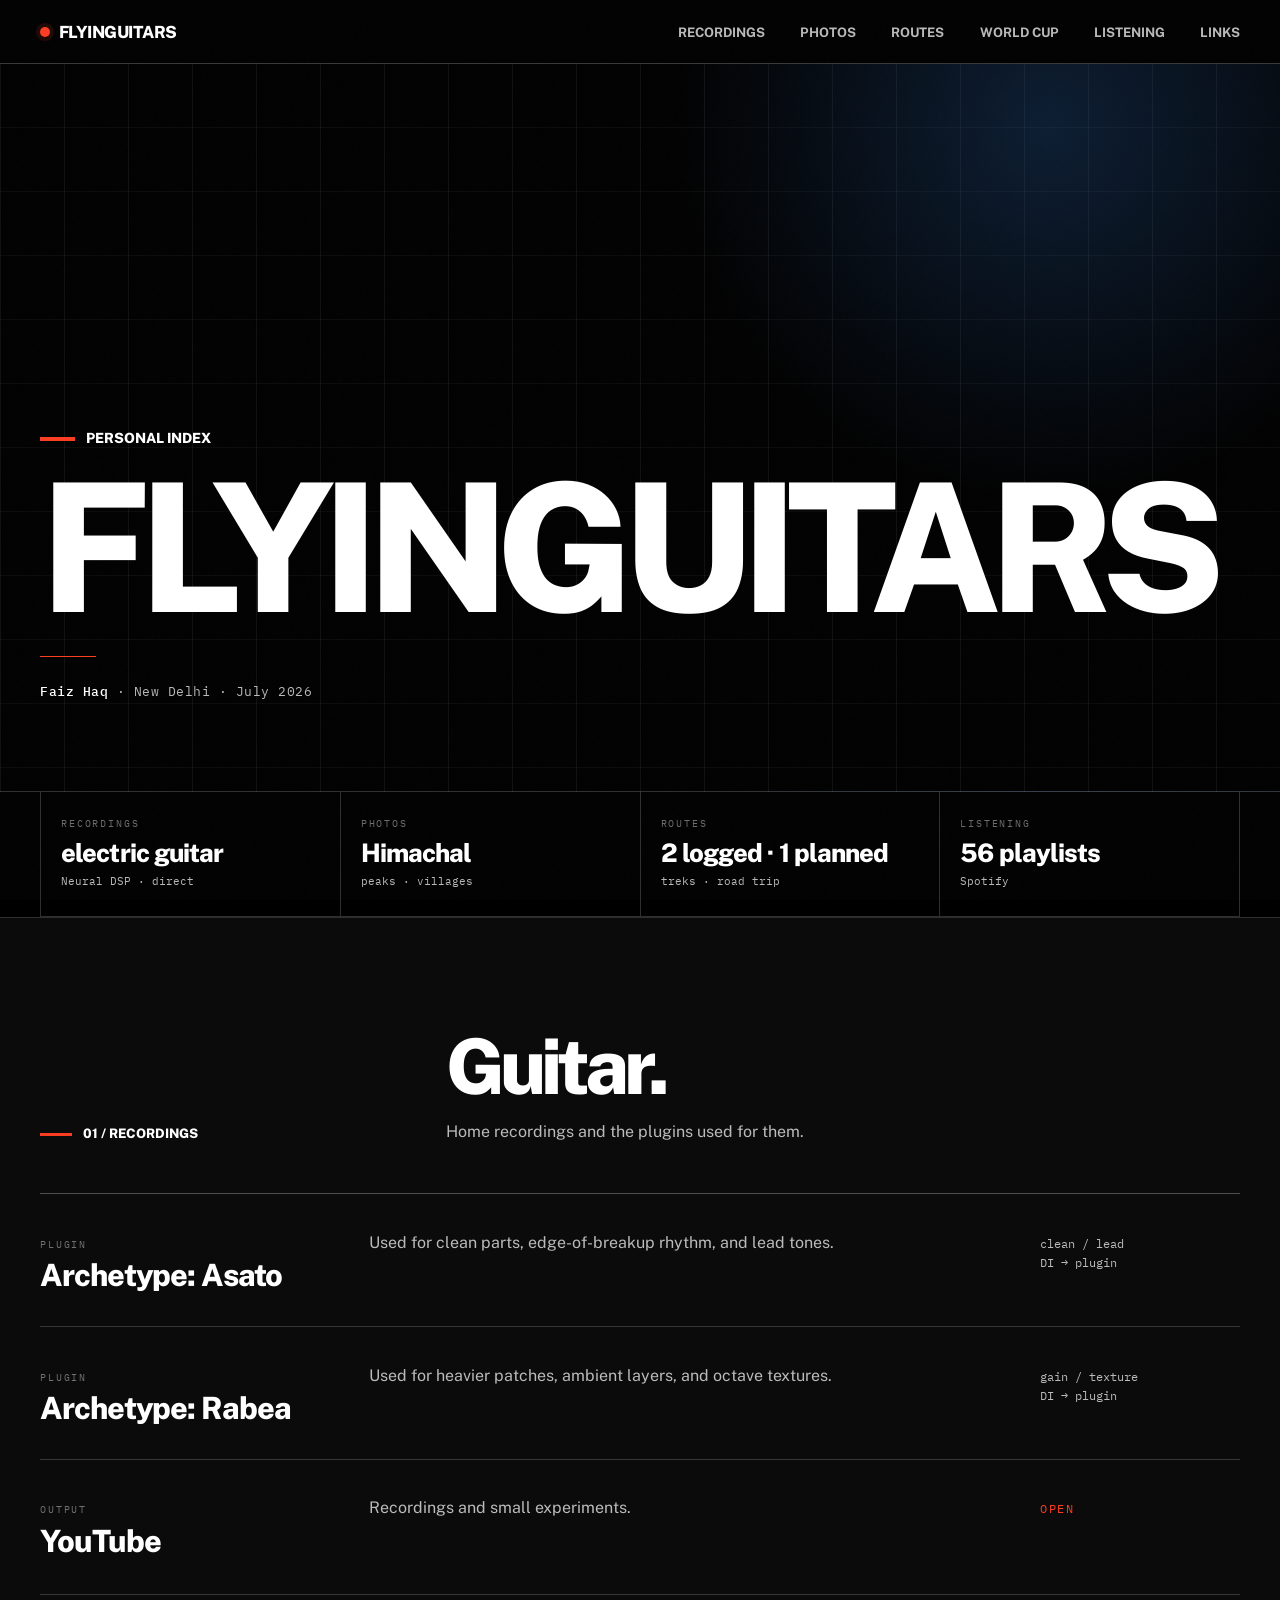
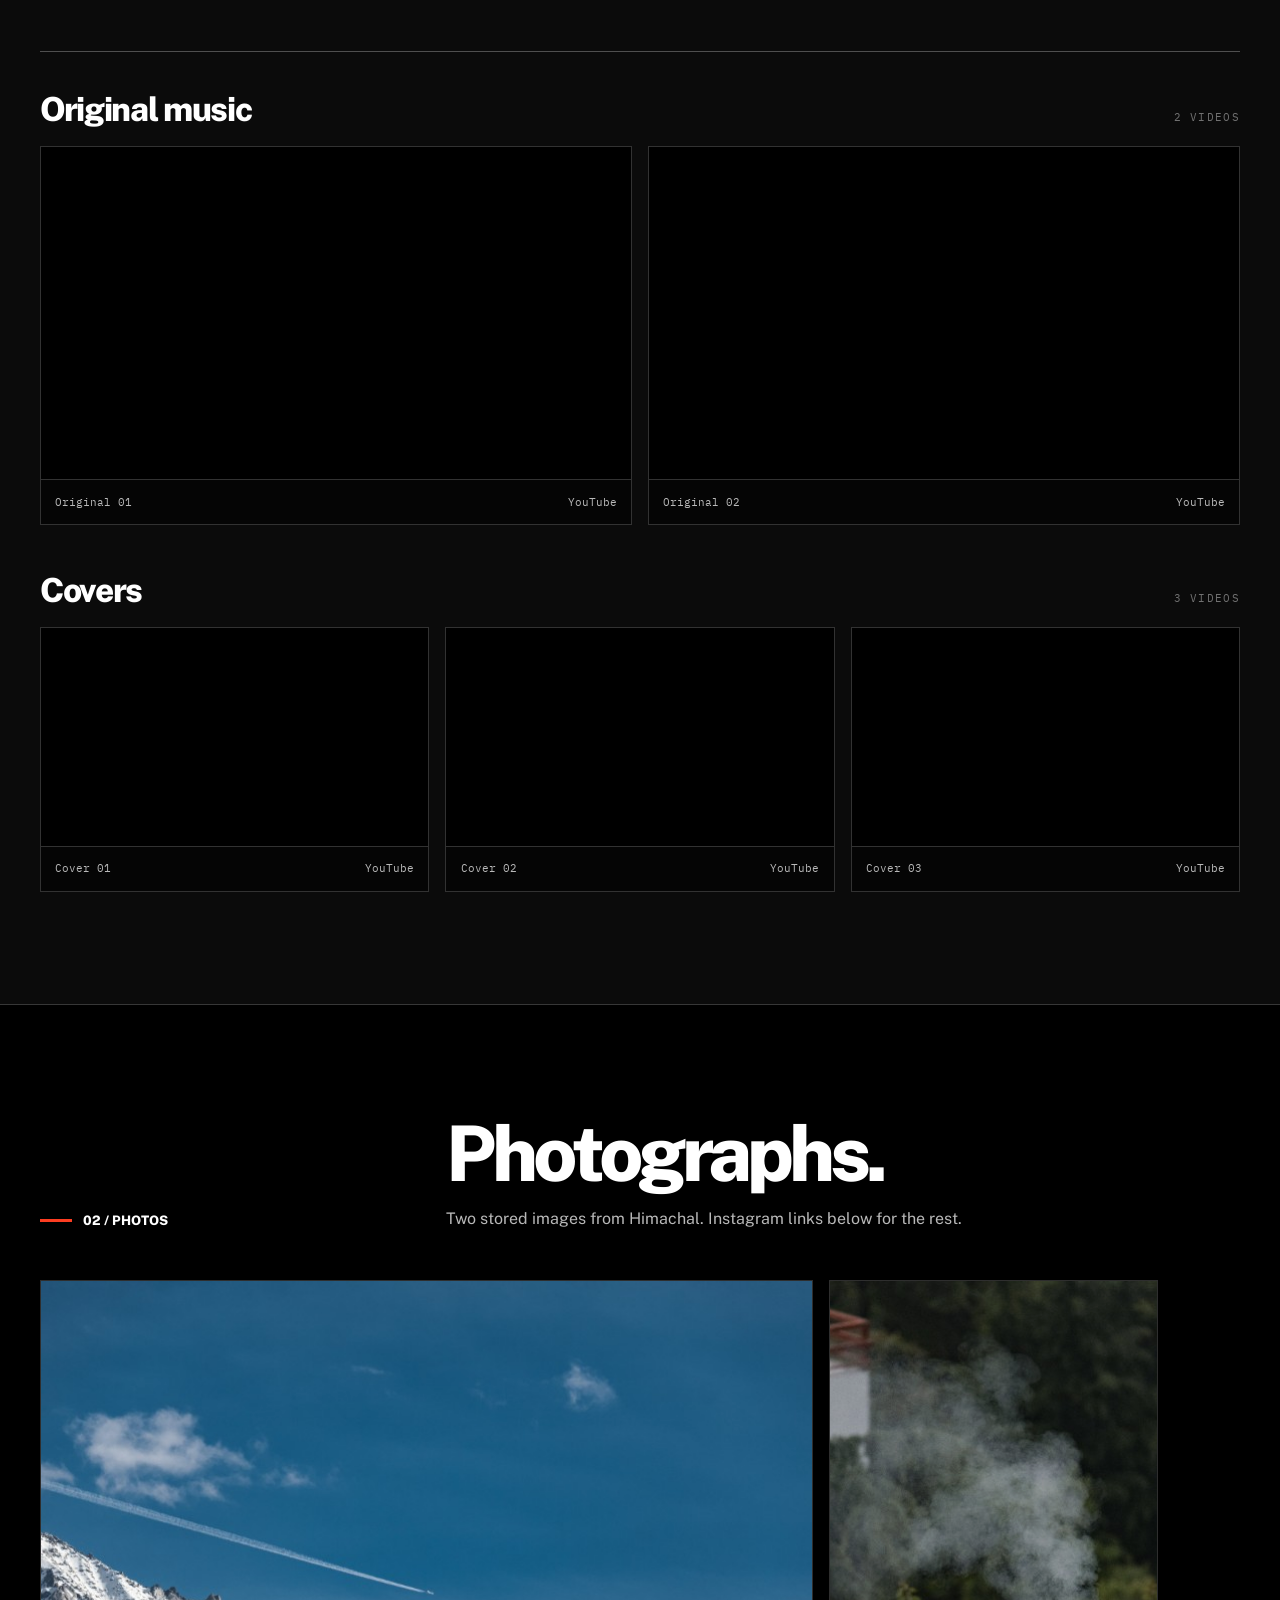
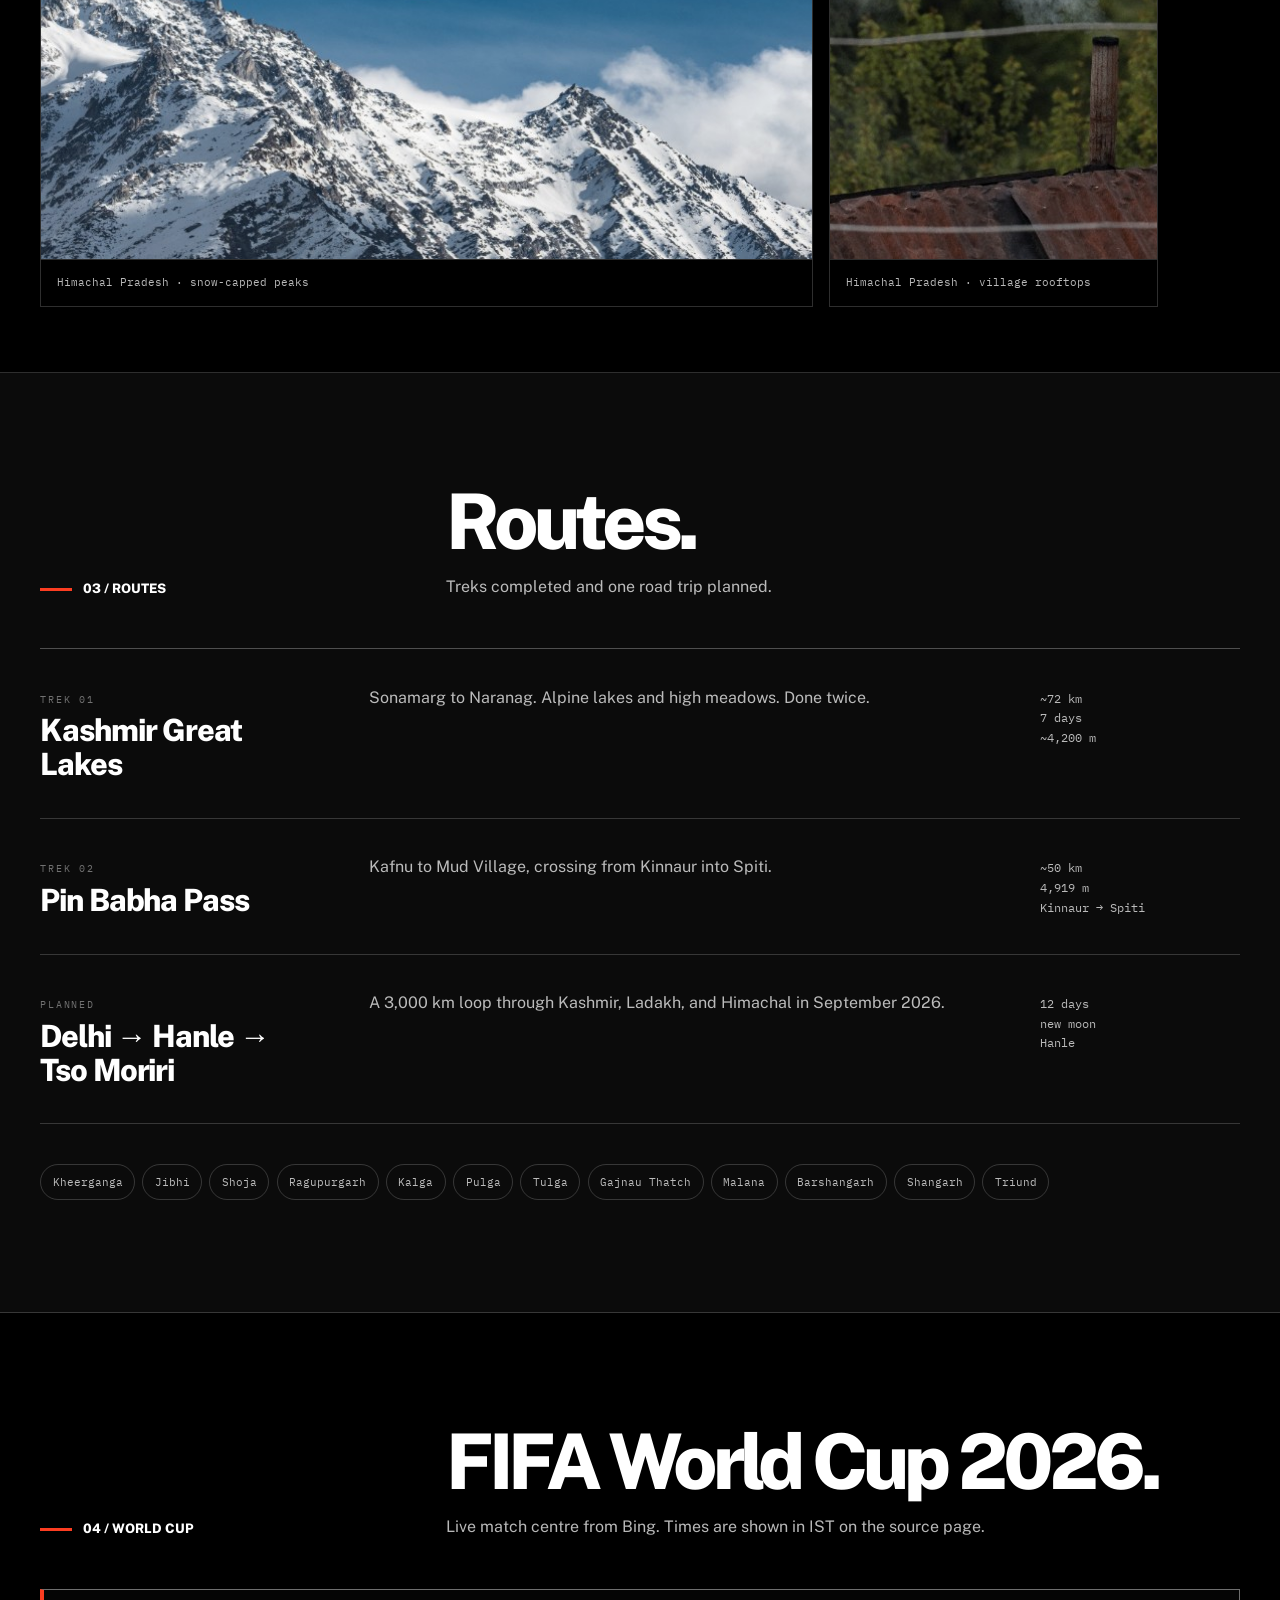
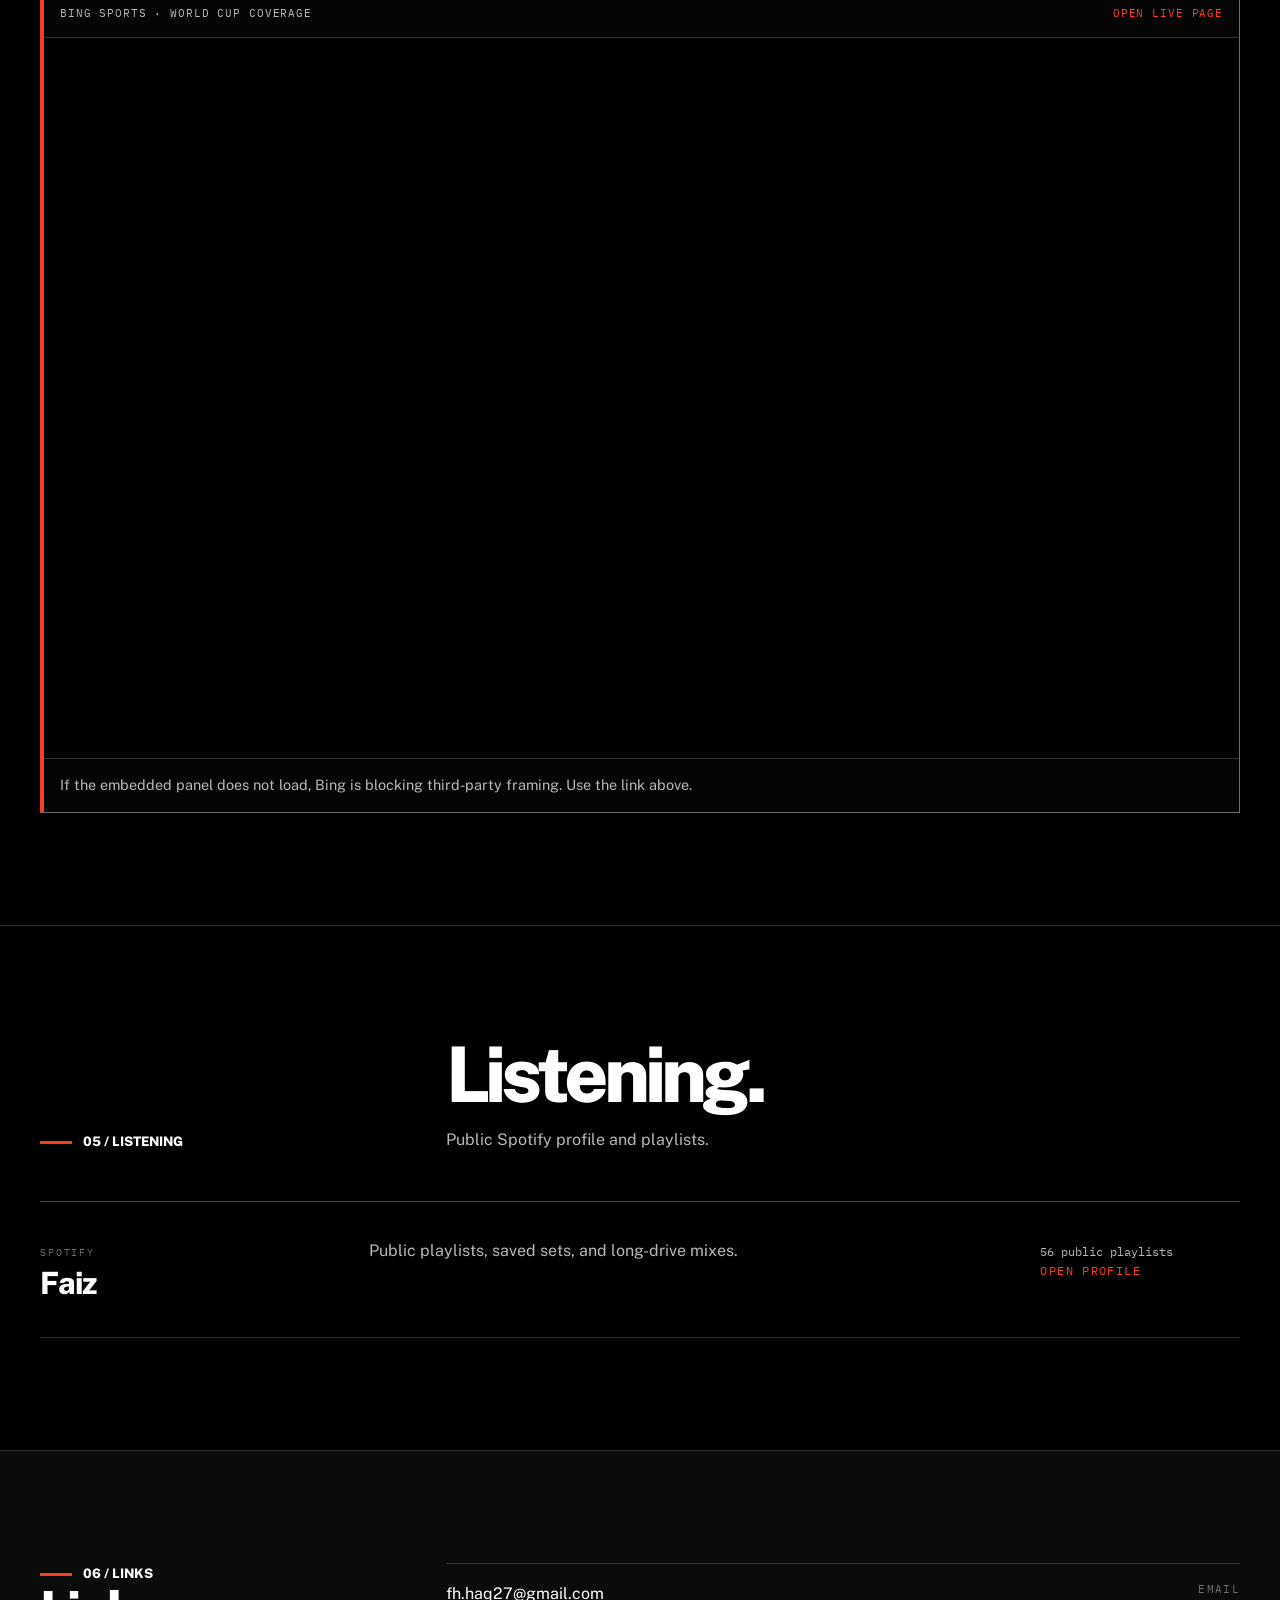
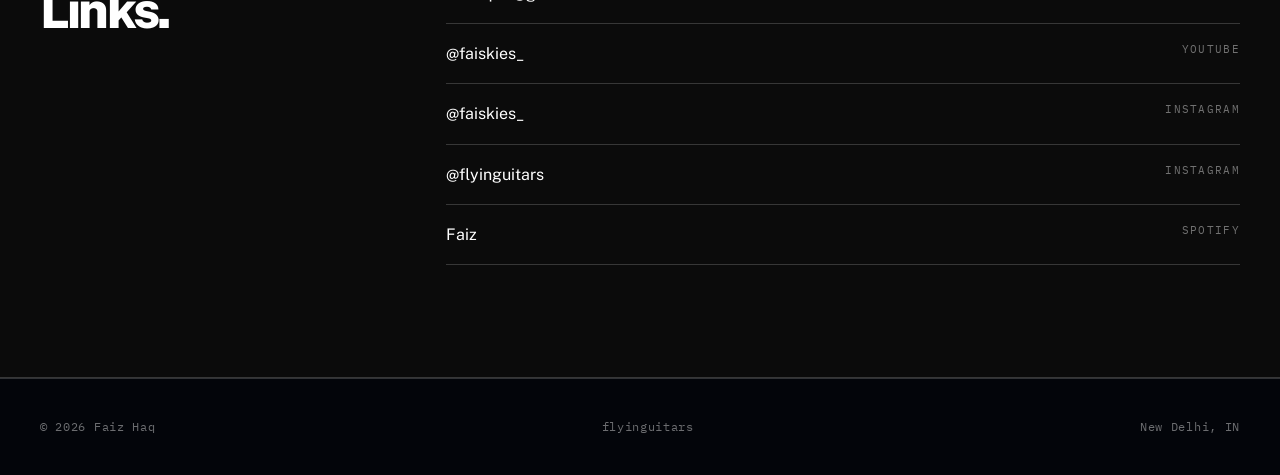
==== commit 9dfb7933: "Add World Cup match centre embed Co-authored-by: Cursor <cursoragent@cursor.com>" ====
--- a/index.html
+++ b/index.html
@@ -311,6 +311,44 @@
             padding: 0.48rem 0.72rem;
             border: 1px solid var(--border);
             border-radius: 999px;
+        }
+
+        .embed-panel {
+            max-width: var(--max-w);
+            margin: 0 auto;
+            border: 1px solid var(--border-strong);
+            border-left: 4px solid var(--accent);
+            background: #050505;
+        }
+        .embed-toolbar {
+            display: flex;
+            justify-content: space-between;
+            gap: 1rem;
+            align-items: center;
+            padding: 0.9rem 1rem;
+            border-bottom: 1px solid var(--border);
+            font-family: var(--font-mono);
+            font-size: 0.68rem;
+            color: var(--text-muted);
+            letter-spacing: 0.08em;
+            text-transform: uppercase;
+        }
+        .embed-toolbar a {
+            color: var(--accent);
+            text-decoration: none;
+        }
+        .embed-frame {
+            width: 100%;
+            height: min(760px, 80vh);
+            border: 0;
+            display: block;
+            background: #000;
+        }
+        .embed-note {
+            padding: 0.9rem 1rem;
+            border-top: 1px solid var(--border);
+            color: var(--text-muted);
+            font-size: 0.9rem;
         }
 
         .elsewhere-grid {
@@ -379,6 +417,13 @@
                 display: block;
                 margin-top: 0.45rem;
             }
+            .embed-toolbar {
+                display: block;
+            }
+            .embed-toolbar a {
+                display: inline-block;
+                margin-top: 0.4rem;
+            }
         }
     </style>
 </head>
@@ -391,6 +436,7 @@
             <li><a href="#recordings">Recordings</a></li>
             <li><a href="#photos">Photos</a></li>
             <li><a href="#routes">Routes</a></li>
+            <li><a href="#worldcup">World Cup</a></li>
             <li><a href="#listening">Listening</a></li>
             <li><a href="#links">Links</a></li>
         </ul>
@@ -403,6 +449,7 @@
         <a href="#recordings">Recordings</a>
         <a href="#photos">Photos</a>
         <a href="#routes">Routes</a>
+        <a href="#worldcup">World Cup</a>
         <a href="#listening">Listening</a>
         <a href="#links">Links</a>
     </div>
@@ -611,9 +658,35 @@
             </div>
         </section>
 
+        <section class="section" id="worldcup">
+            <div class="section-head">
+                <div class="section-index">04 / world cup</div>
+                <div>
+                    <h2 class="section-title">FIFA World Cup 2026.</h2>
+                    <p class="section-note">Live match centre from Bing. Times are shown in IST on the source page.</p>
+                </div>
+            </div>
+            <div class="embed-panel">
+                <div class="embed-toolbar">
+                    <span>Bing sports · World Cup coverage</span>
+                    <a href="https://www.bing.com/sportsdetails?q=fifa%20wc&amp;sport=Soccer&amp;scenario=League&amp;TimezoneId=India%20Standard%20Time&amp;IANATimezoneId=Asia/Kolkata&amp;ISOTimezoneKey=IST&amp;league=Soccer_InternationalWorldCup&amp;intent=Generic&amp;seasonyear=2026&amp;segment=sports&amp;isl2=true&amp;fromhere=1065316320&amp;form=ANNAB1&amp;" target="_blank" rel="noopener">Open live page</a>
+                </div>
+                <iframe
+                    class="embed-frame"
+                    title="Bing FIFA World Cup 2026 match centre"
+                    src="https://www.bing.com/sportsdetails?q=fifa%20wc&amp;sport=Soccer&amp;scenario=League&amp;TimezoneId=India%20Standard%20Time&amp;IANATimezoneId=Asia/Kolkata&amp;ISOTimezoneKey=IST&amp;league=Soccer_InternationalWorldCup&amp;intent=Generic&amp;seasonyear=2026&amp;segment=sports&amp;isl2=true&amp;fromhere=1065316320&amp;form=ANNAB1&amp;"
+                    loading="lazy"
+                    referrerpolicy="no-referrer-when-downgrade">
+                </iframe>
+                <div class="embed-note">
+                    If the embedded panel does not load, Bing is blocking third-party framing. Use the link above.
+                </div>
+            </div>
+        </section>
+
         <section class="section" id="listening">
             <div class="section-head">
-                <div class="section-index">04 / listening</div>
+                <div class="section-index">05 / listening</div>
                 <div>
                     <h2 class="section-title">Listening.</h2>
                     <p class="section-note">Public Spotify profile and playlists.</p>
@@ -634,7 +707,7 @@
         <section class="section alt" id="links">
             <div class="elsewhere-grid">
                 <div>
-                    <div class="section-index">05 / links</div>
+                    <div class="section-index">06 / links</div>
                     <h2 class="elsewhere-title">Links.</h2>
                 </div>
                 <div class="links-list">
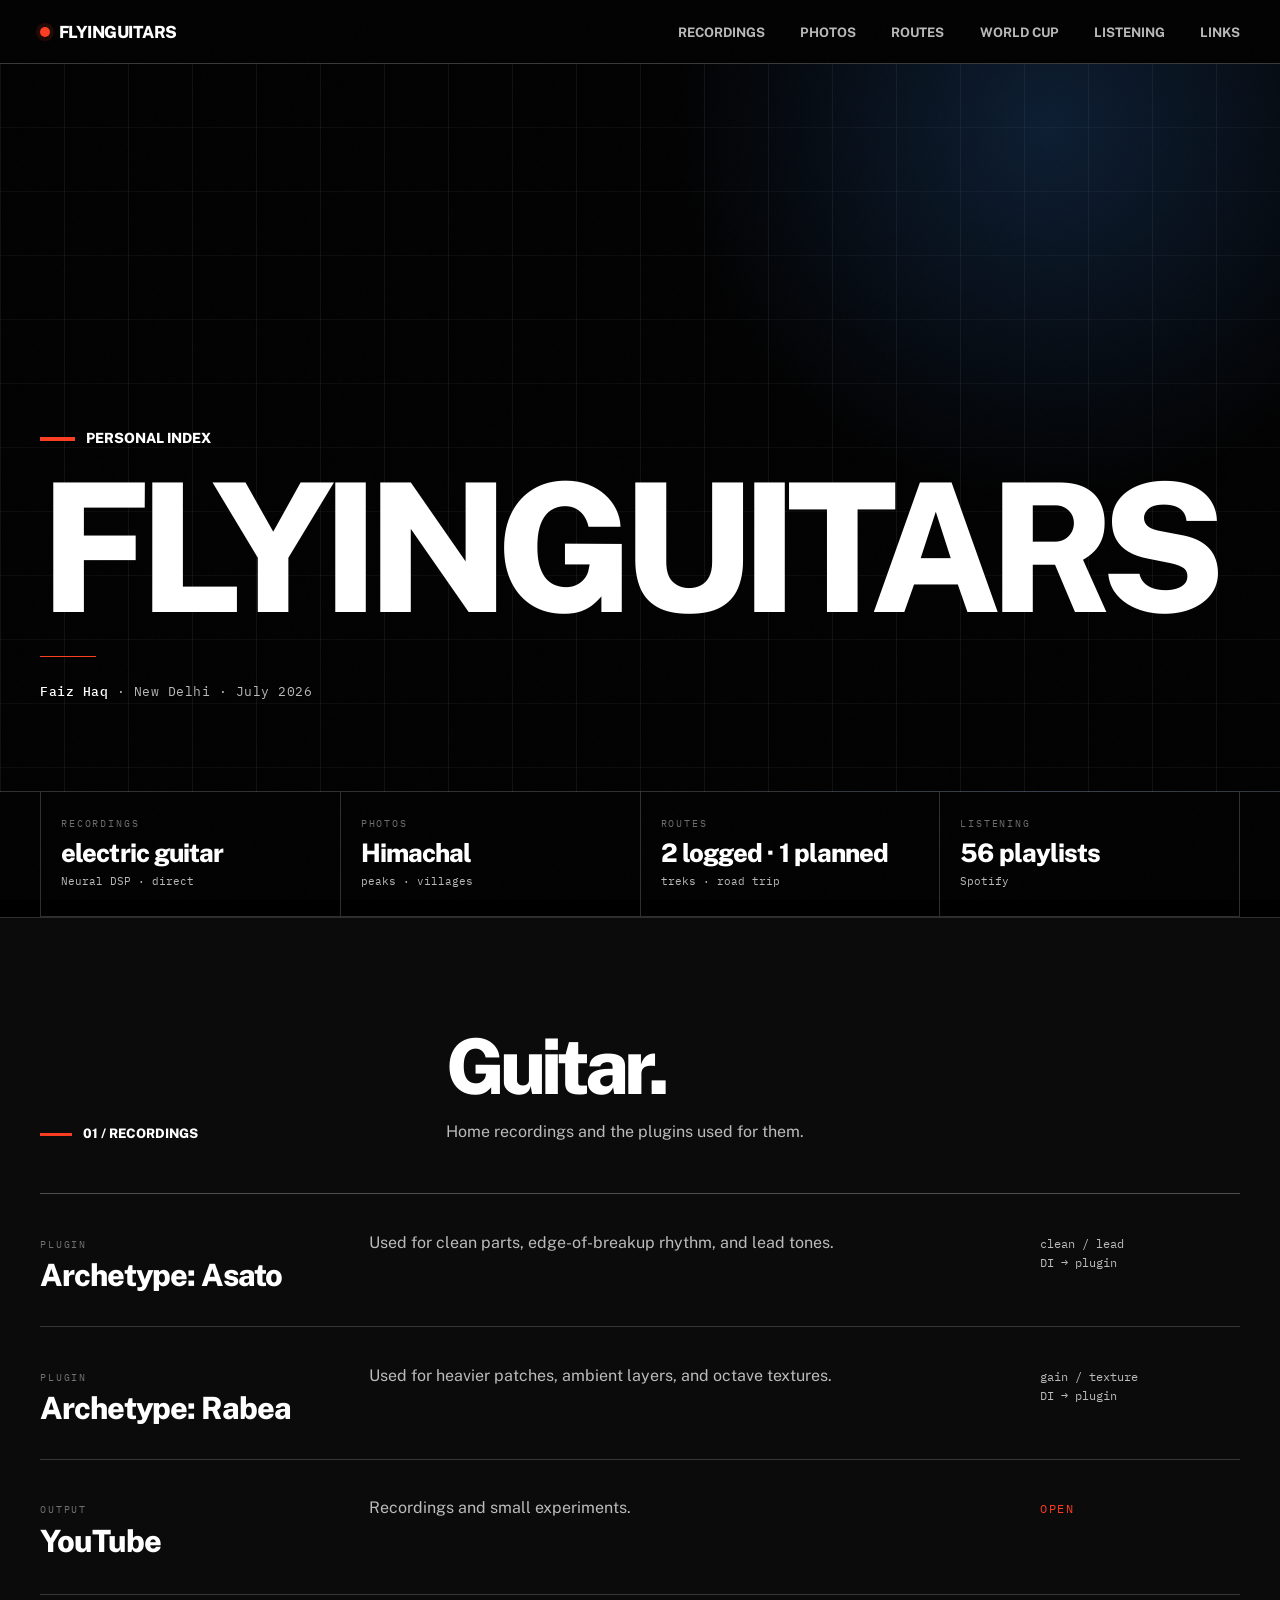
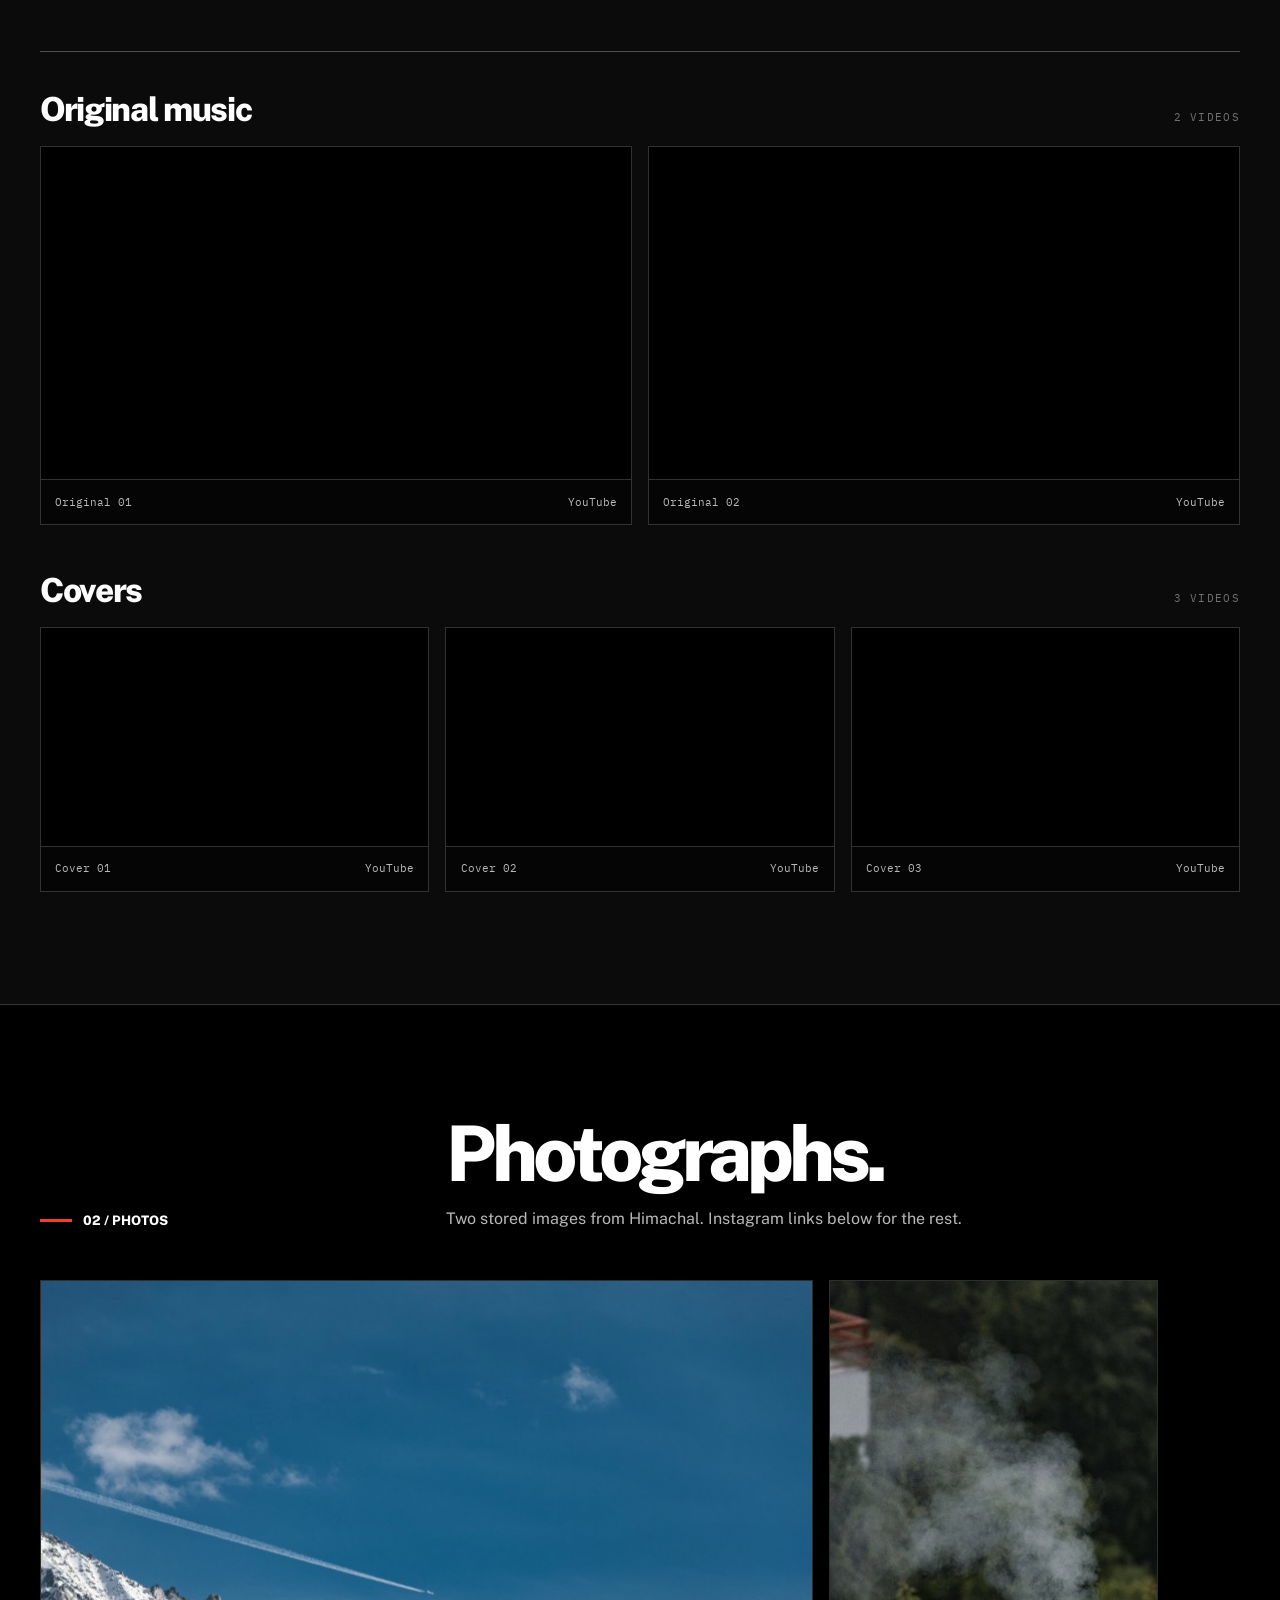
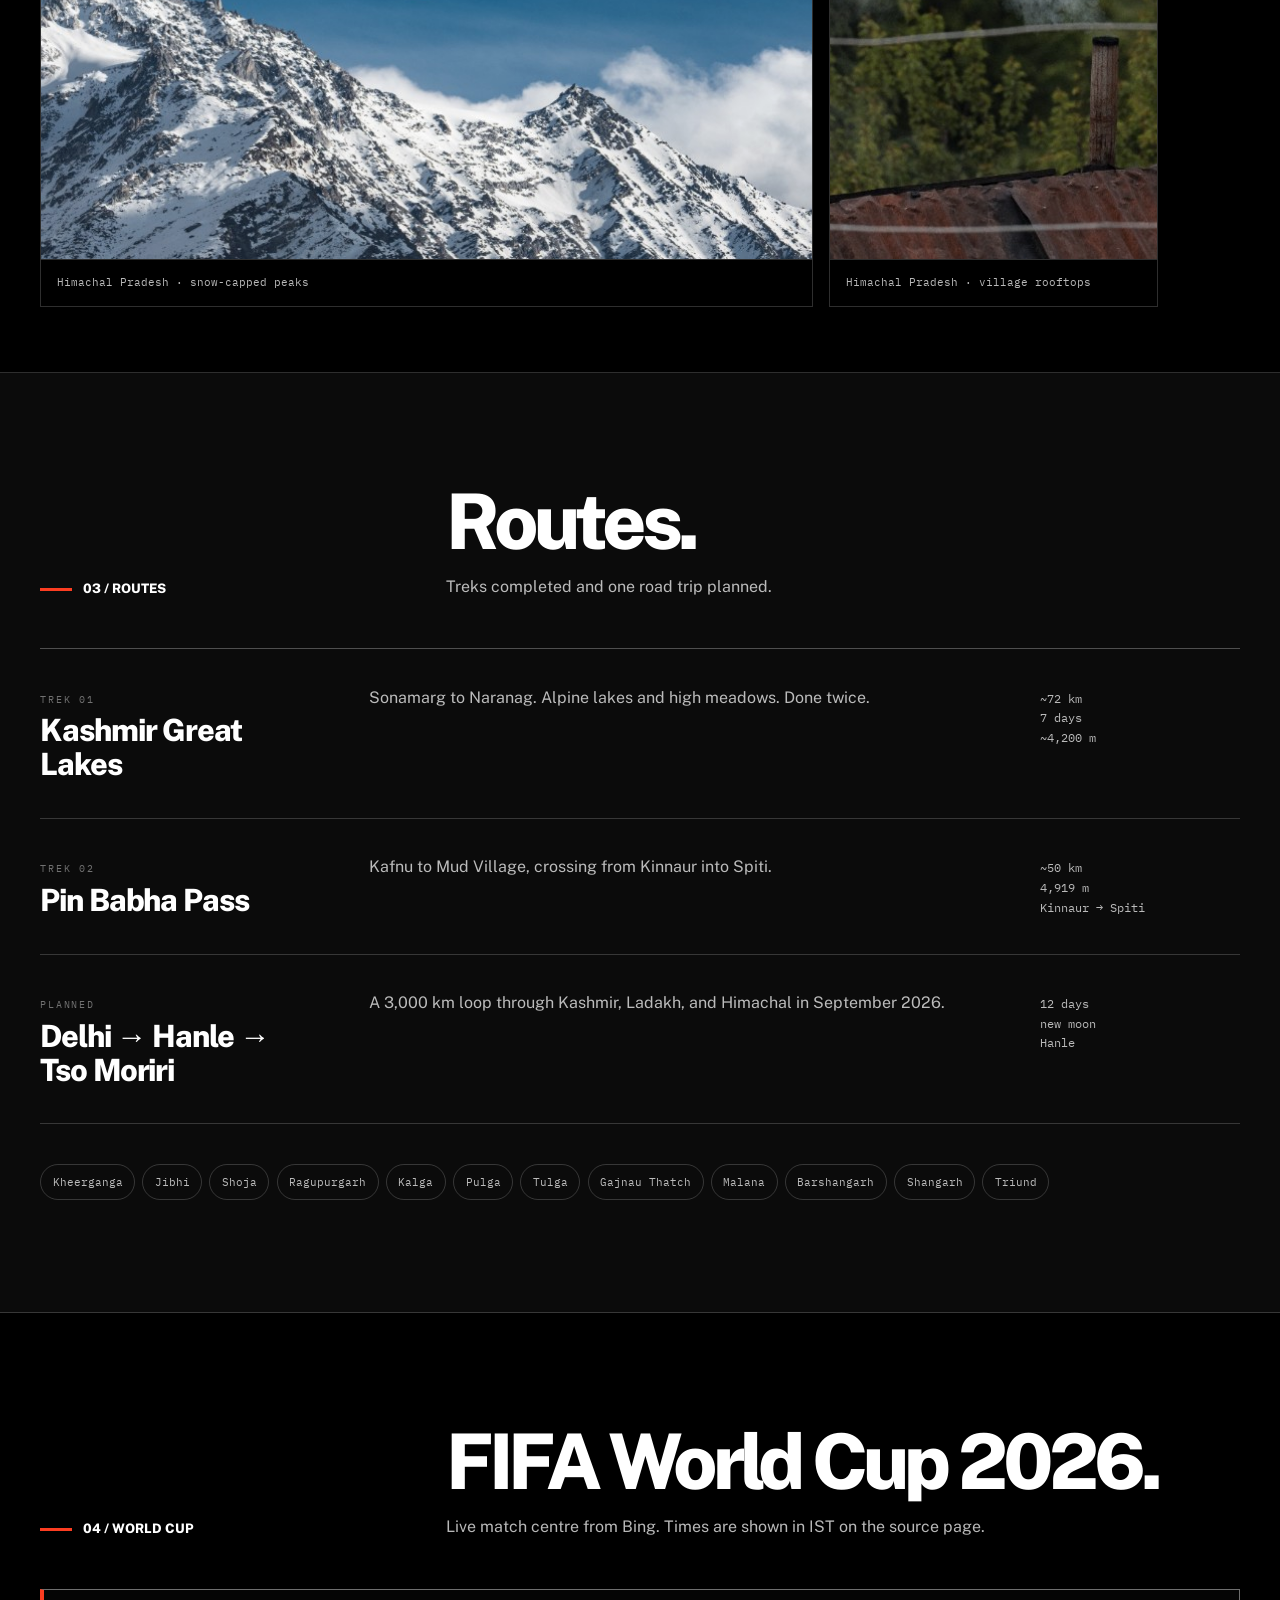
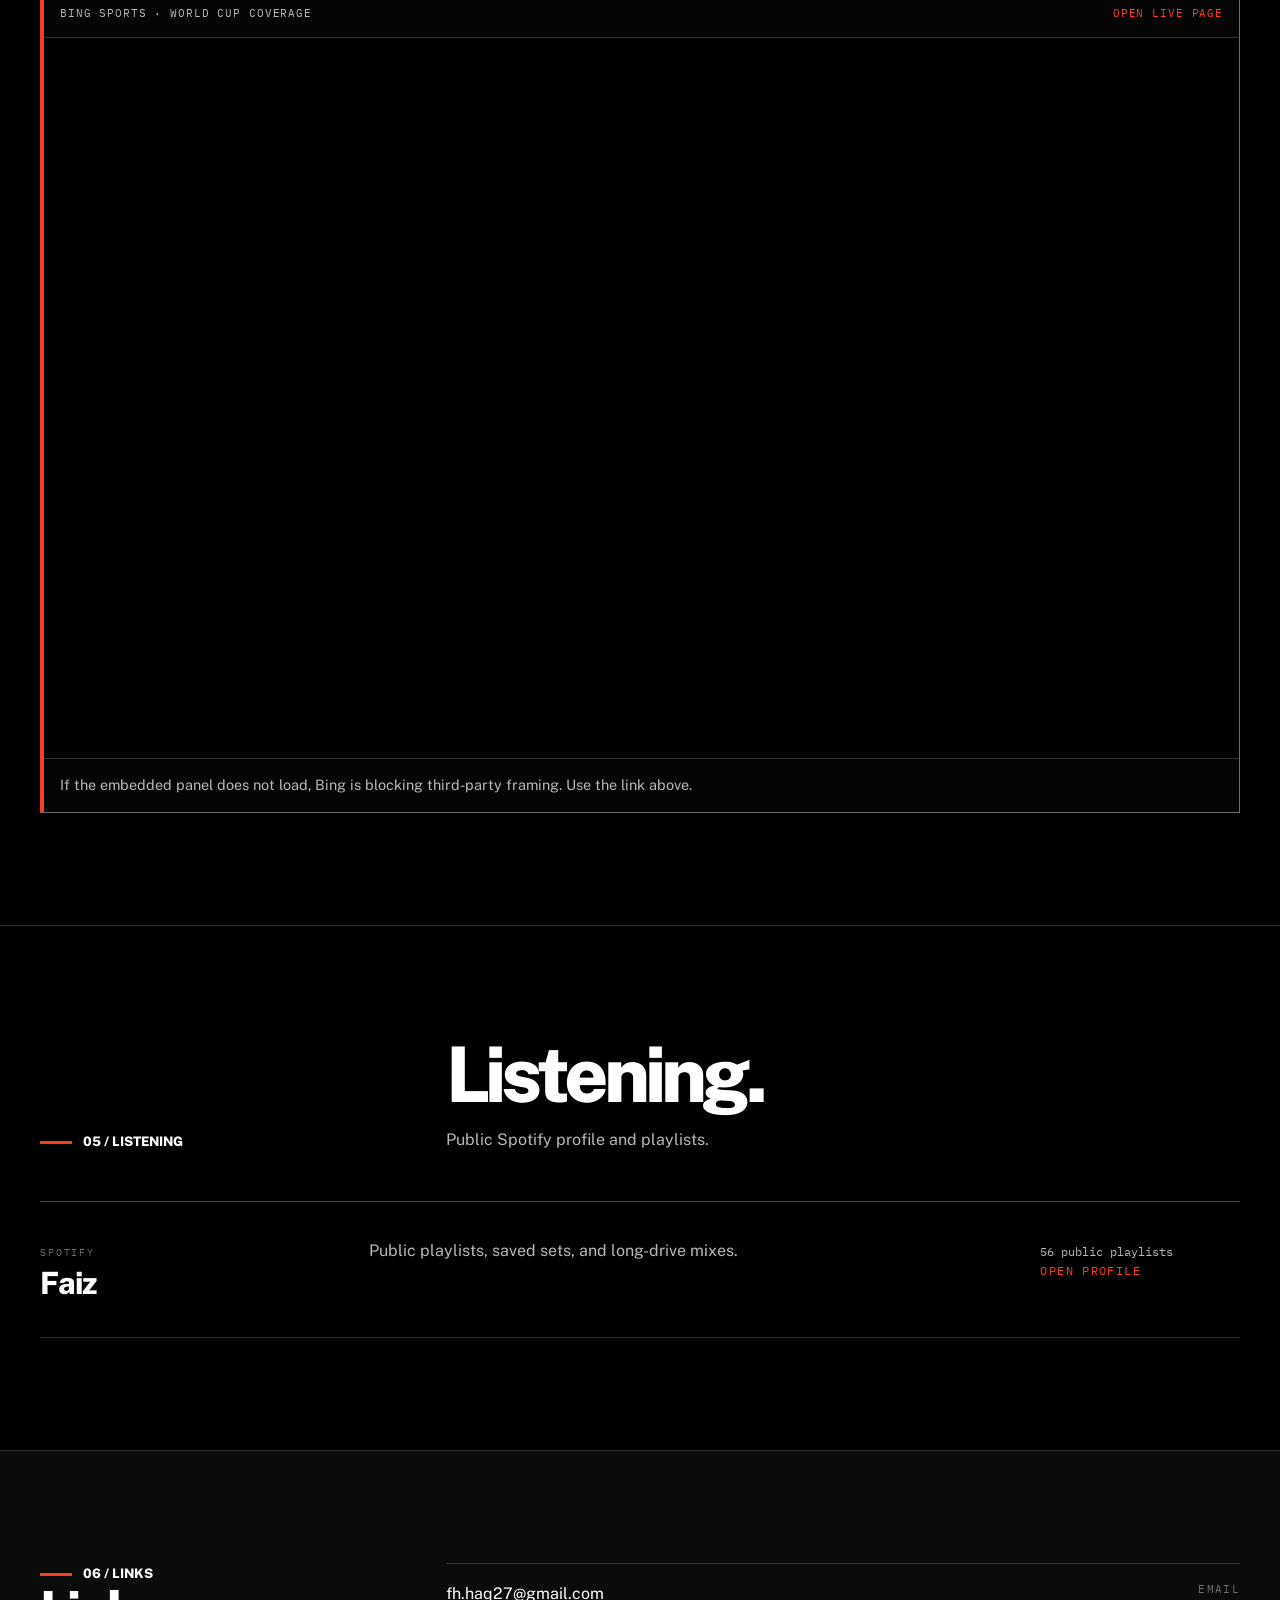
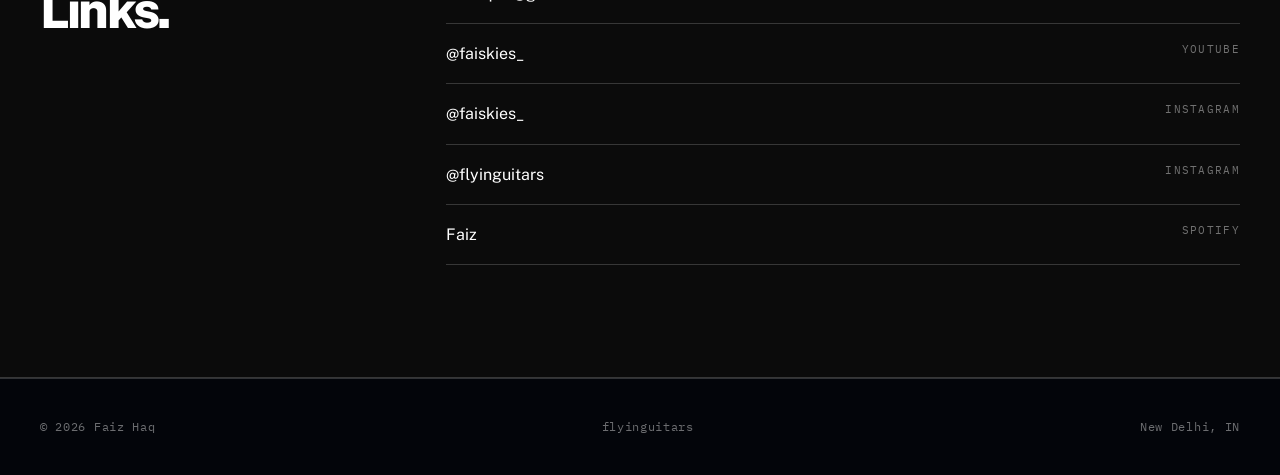
==== commit cc9a8b49: "Fix World Cup embed scrolling Co-authored-by: Cursor <cursoragent@cursor.com>" ====
--- a/index.html
+++ b/index.html
@@ -319,6 +319,7 @@
             border: 1px solid var(--border-strong);
             border-left: 4px solid var(--accent);
             background: #050505;
+            overflow: hidden;
         }
         .embed-toolbar {
             display: flex;
@@ -337,9 +338,28 @@
             color: var(--accent);
             text-decoration: none;
         }
-        .embed-frame {
+        .embed-viewport {
             width: 100%;
             height: min(760px, 80vh);
+            overflow: auto;
+            background: #000;
+            scrollbar-color: var(--accent) #111;
+            scrollbar-width: thin;
+        }
+        .embed-viewport::-webkit-scrollbar {
+            width: 10px;
+            height: 10px;
+        }
+        .embed-viewport::-webkit-scrollbar-track {
+            background: #111;
+        }
+        .embed-viewport::-webkit-scrollbar-thumb {
+            background: var(--accent);
+        }
+        .embed-frame {
+            width: max(100%, 1180px);
+            height: 100%;
+            min-height: 760px;
             border: 0;
             display: block;
             background: #000;
@@ -423,6 +443,13 @@
             .embed-toolbar a {
                 display: inline-block;
                 margin-top: 0.4rem;
+            }
+            .embed-viewport {
+                height: 74vh;
+            }
+            .embed-frame {
+                width: max(100%, 1040px);
+                min-height: 720px;
             }
         }
     </style>
@@ -671,13 +698,15 @@
                     <span>Bing sports · World Cup coverage</span>
                     <a href="https://www.bing.com/sportsdetails?q=fifa%20wc&amp;sport=Soccer&amp;scenario=League&amp;TimezoneId=India%20Standard%20Time&amp;IANATimezoneId=Asia/Kolkata&amp;ISOTimezoneKey=IST&amp;league=Soccer_InternationalWorldCup&amp;intent=Generic&amp;seasonyear=2026&amp;segment=sports&amp;isl2=true&amp;fromhere=1065316320&amp;form=ANNAB1&amp;" target="_blank" rel="noopener">Open live page</a>
                 </div>
-                <iframe
-                    class="embed-frame"
-                    title="Bing FIFA World Cup 2026 match centre"
-                    src="https://www.bing.com/sportsdetails?q=fifa%20wc&amp;sport=Soccer&amp;scenario=League&amp;TimezoneId=India%20Standard%20Time&amp;IANATimezoneId=Asia/Kolkata&amp;ISOTimezoneKey=IST&amp;league=Soccer_InternationalWorldCup&amp;intent=Generic&amp;seasonyear=2026&amp;segment=sports&amp;isl2=true&amp;fromhere=1065316320&amp;form=ANNAB1&amp;"
-                    loading="lazy"
-                    referrerpolicy="no-referrer-when-downgrade">
-                </iframe>
+                <div class="embed-viewport" aria-label="Scrollable World Cup match centre">
+                    <iframe
+                        class="embed-frame"
+                        title="Bing FIFA World Cup 2026 match centre"
+                        src="https://www.bing.com/sportsdetails?q=fifa%20wc&amp;sport=Soccer&amp;scenario=League&amp;TimezoneId=India%20Standard%20Time&amp;IANATimezoneId=Asia/Kolkata&amp;ISOTimezoneKey=IST&amp;league=Soccer_InternationalWorldCup&amp;intent=Generic&amp;seasonyear=2026&amp;segment=sports&amp;isl2=true&amp;fromhere=1065316320&amp;form=ANNAB1&amp;"
+                        loading="lazy"
+                        referrerpolicy="no-referrer-when-downgrade">
+                    </iframe>
+                </div>
                 <div class="embed-note">
                     If the embedded panel does not load, Bing is blocking third-party framing. Use the link above.
                 </div>
